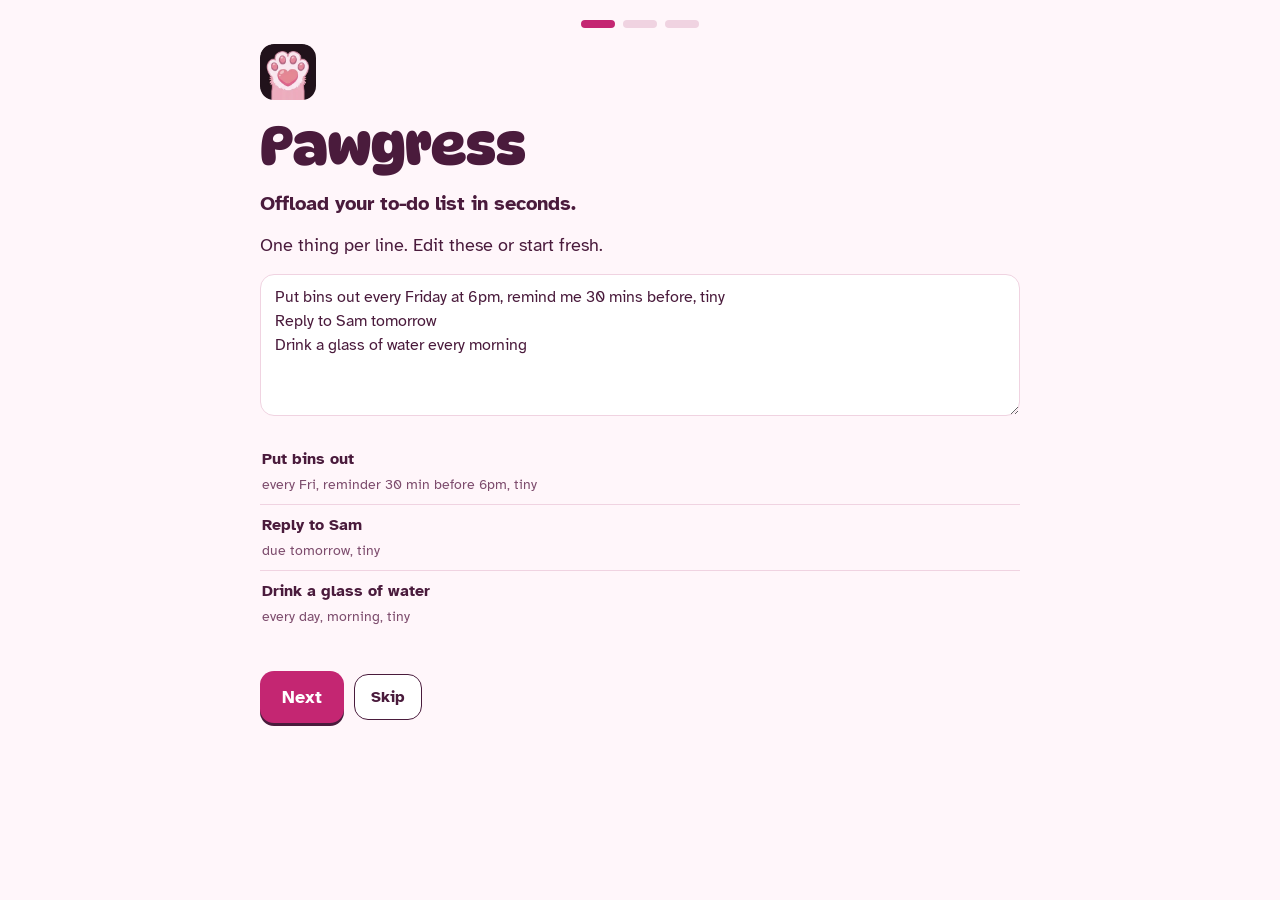
==== app/index.html @ 52db5f43 "Web app: Undo the logo redraw (made in the wrong repository) From offloadapps/Pawgress@6e2af0a" ====
<!doctype html>
<html lang="en">
<head>
<meta charset="utf-8">
<meta name="viewport" content="width=device-width, initial-scale=1, viewport-fit=cover">
<meta name="color-scheme" content="light dark">
<meta name="apple-mobile-web-app-capable" content="yes">
<meta name="mobile-web-app-capable" content="yes">
<meta name="apple-mobile-web-app-title" content="Pawgress">
<meta name="apple-mobile-web-app-status-bar-style" content="default">
<meta name="theme-color" content="#FFF1F7">
<link rel="manifest" href="manifest.webmanifest">
<link rel="icon" type="image/png" href="icon-192.png">
<link rel="apple-touch-icon" href="icon-180.png">
<title>Pawgress</title>
<style>
@font-face{font-family:'DynaPuff';src:url(fonts/DynaPuff.ttf) format('truetype');font-weight:400 700;font-stretch:75% 125%;font-display:swap}
@font-face{font-family:'Atkinson Hyperlegible';src:url(fonts/AtkinsonHyperlegible-Regular.ttf) format('truetype');font-weight:400;font-display:swap}
@font-face{font-family:'Atkinson Hyperlegible';src:url(fonts/AtkinsonHyperlegible-Bold.ttf) format('truetype');font-weight:700;font-display:swap}
[hidden]{display:none!important}
/* Layout: a pink handheld "pal device" with a little LCD screen is the hero of the Home tab.
   Tasks, shop and guide are plain, roomy panels. Bottom tab bar floats above the safe area. */
:root{
  --bg:#FFF6FA; --surface:#FFFFFF; --surface-2:#F7E1EB;
  --ink:#4A1B3C; --muted:#7D4C6D; --line:#F0D3E1;
  --pink:#FF4F9A; --pink-text:#C42672; --pink-soft:#FFE0EE; --chip-ink:#4A1B3C;
  --cut:#E9C3D5; --cut-bg:#FDF0F5; --outline:#4A1B3C; --coin-text:#8F5B00; --lilac:#B9A2FF; --focus:#5B2CC9; --energy:#6C4BD8; --energy-soft:#EEE8FF; --energy-text:#5B3FC4;
  --btn-bg:#C42672; --btn-ink:#FFFFFF; --btn-shadow:#4A1B3C;
  --gold:#FFB92E; --ok:#1F7A5E; --ok-soft:#D5F5E8;
  --f-display:'DynaPuff','Trebuchet MS',system-ui,sans-serif;
  --f-body:'Atkinson Hyperlegible','Segoe UI',system-ui,sans-serif;
}
@media (prefers-color-scheme:dark){:root:not([data-theme="light"]){
  --bg:#1E0F1A; --surface:#2A1624; --surface-2:#3D2236;
  --ink:#FBE9F2; --muted:#D2AFC3; --line:#4A2A40;
  --pink:#FF7DB6; --pink-text:#FF9CC9; --pink-soft:#4A1F3B; --chip-ink:#FBE9F2;
  --cut:#5A3550; --cut-bg:#33192C; --outline:#8C6382; --coin-text:#FFD27A; --lilac:#B9A2FF; --focus:#D2C2FF; --energy:#B9A2FF; --energy-soft:#3A2D63; --energy-text:#D6C9FF;
  --btn-bg:#FF8EC1; --btn-ink:#2A0C20; --btn-shadow:#0E050B;
  --gold:#FFC74D; --ok:#7BE0BC; --ok-soft:#1F4A3D;
  color-scheme:dark}}
:root[data-theme="dark"]{
  --bg:#1E0F1A; --surface:#2A1624; --surface-2:#3D2236;
  --ink:#FBE9F2; --muted:#D2AFC3; --line:#4A2A40;
  --pink:#FF7DB6; --pink-text:#FF9CC9; --pink-soft:#4A1F3B; --chip-ink:#FBE9F2;
  --cut:#5A3550; --cut-bg:#33192C; --outline:#8C6382; --coin-text:#FFD27A; --lilac:#B9A2FF; --focus:#D2C2FF; --energy:#B9A2FF; --energy-soft:#3A2D63; --energy-text:#D6C9FF;
  --btn-bg:#FF8EC1; --btn-ink:#2A0C20; --btn-shadow:#0E050B;
  --gold:#FFC74D; --ok:#7BE0BC; --ok-soft:#1F4A3D;
  color-scheme:dark}

*{box-sizing:border-box}
body{background-color:var(--bg);
  color:var(--ink);font-family:var(--f-body);font-size:1rem;line-height:1.5;
  padding-block:0 calc(150px + env(safe-area-inset-bottom,0px));
  padding-left:max(16px,env(safe-area-inset-left,0px));padding-right:max(16px,env(safe-area-inset-right,0px))}
button,input,select{font:inherit;color:inherit}
button{cursor:pointer}
:focus-visible{outline:3px solid var(--focus);outline-offset:2px}
.sr{position:absolute;width:1px;height:1px;overflow:hidden;clip:rect(0 0 0 0);white-space:nowrap}
h1,h2,h3{font-family:var(--f-body);font-weight:700;line-height:1.2;margin:0;text-wrap:balance;color:var(--ink)}
h1{font-size:1.75rem}
h2{font-size:1.25rem}
h3{font-size:1.06rem}
.ptitle h1,.palname h1,.welcome h1,#zoom-h,#dump-h,#task-sheet-h{font-family:var(--f-display);font-size:1.75rem;line-height:1.1}
.ptitle{display:flex;align-items:baseline;justify-content:space-between;gap:8px}
p{margin:0}
.fine{font-size:.92rem;color:var(--muted)}
.wrap{max-width:980px;margin:0 auto;padding-top:16px;display:grid;gap:18px}
.ic{flex:none;vertical-align:middle}

/* top bar */
.top{display:flex;flex-wrap:wrap;align-items:center;justify-content:space-between;gap:10px 16px}
.brand{font-family:var(--f-display);font-weight:700;font-size:1.5rem;line-height:1;color:var(--ink);display:flex;align-items:center;gap:8px}
.brand .paw{color:var(--btn-bg);display:flex}
.wallet{display:inline-flex;align-items:center;gap:12px;background:var(--surface);border:1px solid var(--line);border-radius:999px;padding:6px 14px;font-weight:700;font-variant-numeric:tabular-nums;min-height:38px}
.wallet>span{display:inline-flex;align-items:center;gap:4px}
.wallet .heart{color:var(--pink)}.wallet .coin{color:var(--gold)}.wallet .bolt{color:var(--energy)}
.wallet b{color:var(--ink)}
.chip .bolt,.job .bolt{color:var(--energy)}
.chip.en{background:var(--energy-soft);color:var(--energy-text)}

/* buttons and inputs */
.btn{background:var(--btn-bg);color:var(--btn-ink);border:0;border-radius:14px;padding:10px 16px;min-height:44px;font-weight:700;
  box-shadow:0 3px 0 var(--btn-shadow);display:inline-flex;align-items:center;justify-content:center;gap:8px;text-align:center}
.btn:active{transform:translateY(2px);box-shadow:0 2px 0 var(--btn-shadow)}
.btn.ghost{background:var(--surface);color:var(--ink);border:1.5px solid var(--outline);box-shadow:none}
.btn.ghost:active{transform:translateY(1px);box-shadow:none}
.btn.sm{min-height:36px;padding:6px 12px;font-size:.92rem}
.btn.big{min-height:52px;font-size:1.1rem;padding:12px 22px}
.btn[aria-disabled="true"]{opacity:.55;box-shadow:none}
.icon{background:transparent;border:0;color:var(--muted);width:40px;height:40px;border-radius:12px;display:grid;place-items:center;flex:none}
.icon:hover{background:var(--surface-2)}
.input{background:var(--surface);color:var(--ink);border:1.5px solid var(--line);border-radius:14px;padding:10px 14px;min-height:46px;width:100%}
.lbl{font-weight:700;display:block;margin-bottom:6px}
.chip{display:inline-flex;align-items:center;gap:4px;font-size:.8rem;font-weight:700;border-radius:8px;padding:2px 10px;background:var(--pink-soft);color:var(--chip-ink);white-space:nowrap}
.chip.ok{background:var(--surface-2);color:var(--ink)}
.collect-strip{display:flex;flex-direction:column;gap:8px;margin:12px 0 2px}
.btn.collect{width:100%;justify-content:center;flex-wrap:wrap;gap:6px 10px;min-height:52px;font-size:1.05rem}
.btn.collect .who{font-size:.8rem;font-weight:700;opacity:.8}
.bar{height:10px;border-radius:999px;background:var(--surface-2);overflow:hidden}
.bar>i{display:block;height:100%;width:0;background:var(--btn-bg);border-radius:999px;transition:width .4s}

/* the device */
.home-grid{display:grid;gap:18px;grid-template-columns:minmax(0,1fr);align-items:start}
@media (min-width:860px){.home-grid{grid-template-columns:minmax(0,1.05fr) minmax(0,1fr)}}
.stack{display:grid;gap:18px;min-width:0}
.device{display:grid;gap:14px}
.screen{position:relative;border-radius:22px;overflow:hidden;aspect-ratio:3/2;background:#FFE3EF;isolation:isolate}
.palhead{display:flex;flex-wrap:wrap;align-items:center;justify-content:space-between;gap:10px 12px}
.palname{display:grid;min-width:0;flex:1 1 150px}
.palbtns{display:flex;gap:8px;flex:none}
.palbtns .btn{min-height:46px;padding-inline:14px}
.iconbtn .heart{color:var(--pink);display:flex}
.screen .scene{position:absolute;inset:0;width:100%;height:100%}
.petwrap{position:absolute;left:50%;bottom:2%;height:90%;aspect-ratio:1;transform:translateX(-50%);z-index:2;animation:float 3.2s ease-in-out infinite}
.petwrap svg{width:100%;height:100%;display:block}
.petwrap.bump{animation:bump .5s}
.bubble{position:absolute;top:7%;left:50%;transform:translateX(-50%);z-index:4;background:#fff;color:#4A1B3C;border-radius:14px;padding:6px 12px;font-weight:700;font-size:min(.92rem,18px);
  max-width:84%;text-align:center;box-shadow:0 3px 0 rgba(74,27,60,.2)}
.bubble:empty{display:none}
.bubble.show{top:3%;font-size:min(.8rem,15px);overflow:hidden;text-overflow:ellipsis;padding:3px 10px;max-width:94%;white-space:nowrap;border-radius:999px;background:rgba(255,255,255,.92)}
.awaymsg{position:absolute;inset:0;z-index:2;display:grid;place-items:center;text-align:center;padding:16px}
.awaymsg span{background:#fff;color:#4A1B3C;border-radius:14px;padding:8px 14px;font-weight:700;box-shadow:0 3px 0 rgba(74,27,60,.2)}
@keyframes float{50%{transform:translateX(-50%) translateY(-4%)}}
@keyframes bump{30%{transform:translateX(-50%) translateY(-12%) scale(1.06)}}

/* cards and rows */
.card,.sec{display:grid;gap:12px;min-width:0}
.stack>.sec+.sec{padding-top:6px}
.row{display:flex;flex-wrap:wrap;gap:10px;align-items:center}
.mini{width:38px;height:38px;border-radius:50%;background:var(--surface);display:block;overflow:hidden}
/* pal button and Your pals (3 Nov 2026) */
.palbtn{display:flex;align-items:center;gap:10px;width:100%;min-height:48px;border:1.5px solid var(--line);background:var(--surface);border-radius:999px;padding:3px 14px 3px 3px;font:inherit;font-weight:700;font-size:1rem;color:var(--ink);cursor:pointer;text-align:left}
.palbtn:disabled{cursor:default;opacity:.7}
.palbtn .mini{background:var(--pink-soft)}
.palbtn-n{flex:1;min-width:0;overflow:hidden;text-overflow:ellipsis;white-space:nowrap}
.palbtn-b{flex:none;font-size:.8rem;background:var(--btn-bg);color:var(--btn-ink);border-radius:999px;padding:3px 10px}
.zoom-card.pals-card{align-content:start;gap:8px}
.pals-top{display:flex;align-items:center;gap:10px}
.pals-top h2{flex:1;margin:0}
.pals-all{width:100%;justify-content:center;margin:4px 0 2px}
.plist{display:grid}
.prow{display:grid;grid-template-columns:minmax(0,1fr) auto;align-items:center;column-gap:8px;border-bottom:1px solid var(--line)}
.prow:last-child{border-bottom:0}
.prow-main{display:grid;grid-template-columns:52px minmax(0,1fr);gap:12px;align-items:center;border:0;background:none;font:inherit;color:var(--ink);text-align:left;padding:10px 6px;margin:0 -6px;border-radius:14px;cursor:pointer;min-width:0}
.prow-main:hover,.prow-main:active{background:var(--surface-2)}
.prow .face{width:52px;height:52px;border-radius:50%;background:var(--surface-2);display:block;overflow:hidden}
.prow .face svg{width:100%;height:100%;display:block}
.prow.cur .face{box-shadow:0 0 0 2.5px var(--outline);background:var(--pink-soft)}
.prow-t{display:grid;gap:2px;min-width:0}
.prow-t b{font-size:1rem;display:flex;align-items:center;gap:6px;flex-wrap:wrap}
.prow-t .chip{font-size:.72rem}
.prow-t .bar{display:block;height:5px;border-radius:9px;background:var(--line);overflow:hidden;margin-top:3px}
.prow-t .bar>i{display:block;height:100%;background:var(--btn-bg)}
.prow-jobs{grid-column:1/-1;display:grid;gap:0;margin:0 0 10px;padding:4px 12px;border-radius:14px;background:var(--surface-2)}
.pjob{display:grid;grid-template-columns:minmax(0,1fr) auto auto;gap:10px;align-items:center;padding:8px 0;border-bottom:1px solid var(--line)}
.pjob:last-child{border-bottom:0}
.pjob b{font-size:.94rem}
.mini svg{width:100%;height:100%;display:block}
.job{display:flex;flex-wrap:wrap;gap:10px;justify-content:space-between;align-items:center;padding:10px 0;border-top:1px solid var(--line)}
.job>div{min-width:0;flex:1 1 160px}
.job-end{display:flex;align-items:center;gap:12px;flex:none !important}
.earn{display:inline-flex;align-items:center;gap:2px;font-weight:700;color:var(--coin-text);font-variant-numeric:tabular-nums}
.earn .ic{color:var(--gold)}
.awayrow{display:grid;gap:6px;padding:10px 0;border-top:1px solid var(--line)}
.awayrow:first-of-type{border-top:0}
.awayrow .row{justify-content:space-between}

/* tasks */
.tasks-grid{display:grid;gap:18px;grid-template-columns:minmax(0,1fr)}
/* one card: on wide screens it is a centred column, not squeezed to one side */
.tasks-grid{width:100%;max-width:760px;margin:0 auto}
.seg{border:0;padding:0;margin:0;display:grid;grid-template-columns:repeat(4,minmax(0,1fr));gap:8px}
.two{display:grid;grid-template-columns:repeat(auto-fit,minmax(150px,1fr));gap:12px}
.days{border:0;padding:0;margin:0}
.daygrid{display:grid;grid-template-columns:repeat(7,1fr);gap:6px}
.daygrid label{display:block}
.daygrid span{display:grid;place-items:center;min-height:44px;border:2px solid var(--line);background:var(--surface);border-radius:12px;font-weight:700;font-size:.9rem}
.daygrid input:checked+span{border-color:var(--btn-bg);background:var(--pink-soft)}
.daygrid input:focus-visible+span{outline:3px solid var(--focus);outline-offset:2px}
select.input{appearance:none;-webkit-appearance:none;padding-right:38px;background-image:url("data:image/svg+xml,%3Csvg xmlns='http://www.w3.org/2000/svg' width='14' height='14' viewBox='0 0 24 24'%3E%3Cpath d='M6 9l6 6 6-6' fill='none' stroke='%239A6C8B' stroke-width='2.6' stroke-linecap='round' stroke-linejoin='round'/%3E%3C/svg%3E");background-repeat:no-repeat;background-position:right 14px center}
/* size buttons: hearts and energy earned, icons centred on the numbers; names shrink a little on very small phones */
.seg span.opt b{font-size:clamp(.8rem,4.1vw,1rem);white-space:nowrap}
/* hearts and energy side by side, icons centred on the numbers (size buttons and the task list) */
.rw{display:inline-flex;align-items:center;gap:6px;line-height:1}
.rw>span{display:inline-flex;align-items:center;gap:2px}
.rw svg{display:block}
.rw .bolt{color:var(--energy)}
.rw .bolt i{font-style:normal;color:inherit}
.seg small.rw{display:flex;justify-content:center;gap:8px}
.seg small.rw .bolt i{color:var(--muted)}
.chip.rw .bolt i{color:var(--chip-ink)}
.table .rw .bolt i{color:var(--ink)}
details.addwrap>summary{list-style:none;cursor:pointer;display:flex;justify-content:space-between;align-items:center;gap:8px;min-height:44px}
details.addwrap>summary::-webkit-details-marker{display:none}
details.addwrap>summary h2{margin:0}
details.addwrap>summary::after{content:'+';font-weight:900;font-size:1.8rem;line-height:1;color:var(--btn-bg)}
details.addwrap[open]>summary::after{content:'\2212'}
details.addwrap>form{margin-top:12px}
details.more{border:2px solid var(--line);border-radius:14px;padding:0 12px;background:var(--surface)}
details.more[open]{padding-bottom:14px}
details.custom{min-width:0}
details.more.custom summary{white-space:normal;flex-wrap:wrap;column-gap:6px;row-gap:0;padding-right:30px;padding-block:8px;position:relative;list-style:none}
details.custom summary::-webkit-details-marker{display:none}
details.custom summary::after{content:'+';position:absolute;right:2px;top:50%;transform:translateY(-50%);font-weight:900;font-size:1.5rem;line-height:1;color:var(--btn-bg)}
details.custom[open] summary::after{content:'\2212'}
details.custom summary .fine{font-weight:400}
details.custom .two{margin-top:4px}
details.more summary{cursor:pointer;font-weight:700;min-height:46px;display:flex;align-items:center;gap:6px;white-space:nowrap}
.seg legend{font-weight:700;margin-bottom:6px;padding:0}
.seg label{display:block}
.seg span.opt{display:grid;gap:0;text-align:center;border:2px solid var(--line);background:var(--surface);border-radius:14px;padding:6px 2px;min-height:50px;align-content:center}
.seg small{font-size:.78rem;color:var(--muted)}
.seg input:checked+span.opt{border-color:var(--btn-bg);background:var(--pink-soft)}
.seg input:focus-visible+span.opt{outline:3px solid var(--focus);outline-offset:2px}
ul.tasks{list-style:none;padding:0;margin:0}
li.task{display:flex;align-items:center;gap:10px;padding:12px 0;border-bottom:1px solid var(--line)}
li.task.dim .ttl{color:var(--muted)}
li.task.dim .check{opacity:.55}
li.task.dim.open{opacity:1}
.tags{display:flex;flex-wrap:wrap;gap:4px;margin-top:4px}
.task .icon{flex:none;width:34px;height:34px}
li.task{gap:6px}
.focusbar{display:flex;flex-wrap:wrap;gap:10px;align-items:center;justify-content:space-between;background:var(--pink-soft);border:2px solid var(--btn-bg);border-radius:18px;padding:10px 14px;margin-top:14px}
.focusbar p{margin:0}
li.task{flex-wrap:wrap}
.task .acts{flex:1 1 100%;display:flex;flex-wrap:wrap;gap:6px;margin-left:50px}
.task .txt{display:grid;gap:2px;align-content:center}
.task .txt .meta{font-size:.8rem;color:var(--muted)}
button.txt.more{background:none;border:0;color:inherit;font:inherit;text-align:left;padding:6px 0;cursor:pointer;min-height:44px}
li.task.open{background:var(--pink-soft);border-radius:16px;padding:12px 10px}
.substeps{flex:1 1 100%;list-style:none;margin:0;padding:0;display:grid;gap:10px}
.substeps li{display:flex;gap:12px;align-items:flex-start}
.substeps button{display:flex;gap:10px;align-items:center;min-height:40px;width:100%;background:none;border:0;color:inherit;font:inherit;text-align:left;cursor:pointer;padding:0}
.substeps .box{flex:none;width:22px;height:22px;border:2px solid var(--btn-bg);border-radius:7px;display:grid;place-items:center;color:var(--btn-bg)}
.substeps .sdone{text-decoration:line-through;opacity:.7}
textarea.input{font:inherit;resize:vertical;min-height:84px}
.bookgrid{display:grid;grid-template-columns:repeat(auto-fill,minmax(84px,1fr));gap:8px}
.bk{border:2px solid var(--line);border-radius:14px;padding:6px;background:var(--surface);text-align:center;font-size:.78rem;min-width:0;overflow-wrap:anywhere}
.bk .a{aspect-ratio:1;border-radius:10px;overflow:hidden;background:var(--surface-2)}
.bk svg{width:100%;height:100%;display:block}
.bk.lock .a svg{filter:brightness(0);opacity:.18}
.bk.lock{opacity:.75}
.chip.rep{background:var(--surface);border:1px solid var(--line);font-weight:600;margin-left:2px}
li.task:last-child{border-bottom:0}
.btn.sm,.check{position:relative}
.btn.sm::after,.check::after{content:"";position:absolute;inset:-5px -3px}
.check::after{inset:-5px;border-radius:50%}
.check{width:34px;height:34px;border-radius:50%;border:2px solid var(--outline);background:var(--surface);display:grid;place-items:center;flex:none;color:var(--btn-ink)}
.done .check{background:var(--btn-bg);border-color:var(--btn-bg)}
.task .txt{flex:1;min-width:0;overflow-wrap:anywhere}
.done .txt{text-decoration:line-through;color:var(--muted)}
.empty{padding:18px;text-align:center;color:var(--muted);border:2px dashed var(--line);border-radius:16px}

/* shop */
.subtabs{display:flex;gap:8px;flex-wrap:wrap}
.subtabs .fchip{height:40px;padding:0 14px;font-size:.94rem}
.grid{display:grid;grid-template-columns:repeat(auto-fill,minmax(min(100%,9.5rem),1fr));gap:12px}
.item{background:var(--surface);border:1px solid var(--line);border-radius:22px;padding:12px;display:grid;gap:8px;align-content:start;min-width:0;grid-template-columns:minmax(0,1fr)}
/* the form strip shrinks with the card instead of pushing it wider */
/* shop buttons: the price tag drops under the words when the card is narrow */
.item .btn{flex-wrap:wrap;row-gap:4px;padding-left:10px;padding-right:10px}
.item .evo{gap:3px}.item .evo .mini{flex:1 1 0;min-width:0;width:auto;height:auto;aspect-ratio:1;max-width:36px}
@media (min-width:700px){.grid{grid-template-columns:repeat(auto-fill,minmax(11rem,1fr))}}
.art{aspect-ratio:1;background:var(--surface-2);border-radius:14px;display:grid;place-items:center;overflow:hidden}
.art svg{width:86%;height:86%;display:block}
.art.wide{aspect-ratio:16/10}
.art.wide svg{width:100%;height:100%}
.sec-title{margin:6px 0 0}
.linkbtn{background:none;border:0;color:var(--muted);font-weight:700;text-decoration:underline;text-underline-offset:3px;padding:6px 6px;min-height:36px;cursor:pointer}
.task .meta .bell{display:inline-flex;align-items:center;gap:3px;white-space:nowrap}
.meterline{display:flex;gap:6px;align-items:flex-start;margin:12px 0 0;font-size:.92rem;color:var(--muted)}
.meterline svg{flex:none;margin-top:3px;color:var(--pink)}
.meterline.en svg{color:var(--energy)}
.meterline .tipbtns{display:flex;flex-wrap:wrap;gap:16px;margin-top:2px}
#task-sheet .dump-card form{margin:0}
#tasklist{padding-bottom:8px}

/* nav and toast */
.nav{position:fixed;left:0;right:0;bottom:0;display:flex;justify-content:center;z-index:30;background:var(--surface);border-top:1px solid var(--line);
  padding:0 max(8px,env(safe-area-inset-right,0px)) env(safe-area-inset-bottom,0px) max(8px,env(safe-area-inset-left,0px))}
.nav-in{width:min(640px,100%);display:grid;grid-template-columns:repeat(4,minmax(0,1fr))}
.tab{display:flex;flex-direction:column;align-items:center;gap:2px;padding:8px 0 6px;border:0;background:transparent;font-size:.82rem;font-weight:700;color:var(--muted);min-width:0;min-height:60px;justify-content:center}
.tab::after{content:"";width:18px;height:3px;border-radius:2px;background:transparent;margin-top:2px}
.tab[aria-selected="true"]{color:var(--ink)}
.tab[aria-selected="true"]::after{background:var(--btn-bg)}
.toast{position:fixed;left:50%;transform:translateX(-50%);bottom:calc(152px + env(safe-area-inset-bottom,0px));z-index:40;pointer-events:none;background:var(--surface);color:var(--ink);border:1.5px solid var(--outline);
  padding:6px 10px 6px 6px;border-radius:16px;width:max-content;max-width:min(calc(100vw - 32px),440px);display:flex;gap:10px;align-items:center;font-weight:700;box-shadow:0 4px 14px rgba(74,27,60,.16)}
.toast-pal{width:40px;height:40px;flex:none;display:block}
.toast-pal svg{width:100%;height:100%;display:block}
.toast-t{flex:1;min-width:0;padding-right:4px}
.toast .txtbtn{pointer-events:auto;min-height:40px;padding:0 6px}

/* welcome */
.wstep{display:grid;gap:16px}
.wstep[hidden]{display:none}
.wdots{display:flex;gap:8px;justify-content:center}
.wdot{display:block;width:34px;height:8px;border-radius:99px;background:var(--line)}
.wdot.on{background:var(--btn-bg)}
.wnav{display:flex;gap:10px;flex-wrap:wrap;align-items:center;position:sticky;bottom:calc(-1*max(24px,env(safe-area-inset-bottom,0px)));padding:16px 0 calc(max(24px,env(safe-area-inset-bottom,0px)) + 4px);margin-top:4px;margin-bottom:calc(-1*max(24px,env(safe-area-inset-bottom,0px)));background:linear-gradient(to bottom,transparent,var(--bg) 14px)}
#w-list{max-height:none;overflow:visible}
.wstep .welcome-logo{width:56px;height:56px;border-radius:14px;margin:0}
.wstep h2:focus{outline:none}
.promises{list-style:none;margin:0;padding:0;display:grid;gap:12px}
.promises li{display:flex;gap:12px;align-items:flex-start}
.promises p{margin:0}
.promises .pi{flex:none;width:40px;height:40px;border-radius:50%;background:var(--pink-soft);color:var(--btn-bg);display:grid;place-items:center}
.welcome{position:fixed;inset:0;z-index:60;overflow:auto;background-color:var(--bg);
  padding:max(20px,env(safe-area-inset-top,0px)) max(16px,env(safe-area-inset-right,0px)) max(24px,env(safe-area-inset-bottom,0px)) max(16px,env(safe-area-inset-left,0px))}
.welcome-in{max-width:760px;margin:0 auto;display:grid;gap:16px}
.welcome h1{font-size:clamp(2.2rem,8vw,3.4rem)}
.lead{font-size:1.1rem;max-width:56ch}
.starters{display:grid;grid-template-columns:repeat(3,minmax(0,1fr));gap:10px}
.scard small{display:none}
.scard b{font-size:.92rem;line-height:1.2}
@media (min-width:600px){.scard small{display:block}.scard b{font-size:1rem}.starters{gap:12px}}
.starter{display:block}
.scard{display:grid;gap:6px;border:3px solid var(--line);background:var(--surface);border-radius:22px;padding:12px;height:100%}
.scard{min-width:0;grid-template-columns:minmax(0,1fr);padding:10px}
.scard>*{min-width:0}
.scard .art{aspect-ratio:1;width:100%;overflow:hidden;border-radius:16px}
.scard .art svg{width:100%;height:100%;display:block}
.scard .evo{gap:2px}
.scard .evo .arrow{font-size:.8rem;flex:none}
.scard .evo .mini{flex:1 1 0;min-width:0;width:auto;height:auto;aspect-ratio:1;max-width:30px}
.scard small{color:var(--muted)}
.starter input:checked+.scard{border-color:var(--btn-bg);background:var(--pink-soft)}
.starter input:focus-visible+.scard{outline:3px solid var(--focus);outline-offset:2px}

/* guide */
.guide-steps{display:grid;gap:10px;padding:0;margin:0;list-style:none}
.guide-steps li{display:flex;gap:12px;align-items:flex-start}
.guide-steps .n{flex:none;width:30px;height:30px;border-radius:50%;background:var(--btn-bg);color:var(--btn-ink);display:grid;place-items:center;font-weight:700;font-size:.9rem}
.table{width:100%;border-collapse:collapse}
.table th,.table td{text-align:left;padding:8px 6px;border-bottom:1px solid var(--line)}
.scroll-x{overflow-x:auto}

.evo{display:flex;gap:6px;align-items:center;flex-wrap:nowrap}
.evo .mini{width:36px;height:36px;background:var(--surface-2);flex:none}
.evo .arrow{color:var(--muted);font-weight:700}
.scard .evo{justify-content:center;gap:3px}

.growth{display:grid;gap:12px}
.give-row{display:flex;gap:8px}
.give-row .btn{flex:1 1 0;min-width:0;justify-content:center;gap:4px;padding:10px 6px;white-space:nowrap}
.give-row .btn .ic{margin-left:2px}
@media (max-width:360px){.give-row{gap:6px}.give-row .btn{font-size:.9rem;padding:10px 4px;gap:3px}}
.growpath{display:flex;align-items:center;gap:6px}
.growpath .mini{width:52px;height:52px;flex:none;background:none;border-radius:0;overflow:visible}
.growpath .bar.gseg{flex:1;height:8px;min-width:20px}
.growth > .fine{margin-top:-6px}
.growth .mini{width:52px;height:52px;background:none;border-radius:0;overflow:visible}
.growth .mini.unreached{opacity:1}
.growth .mini.unreached svg{filter:brightness(0) opacity(.16)}
@media (prefers-color-scheme:dark){:root:not([data-theme="light"]) .growth .mini.unreached svg{filter:brightness(0) invert(1) opacity(.2)}}
:root[data-theme="dark"] .growth .mini.unreached svg{filter:brightness(0) invert(1) opacity(.2)}
.flash{position:absolute;inset:0;z-index:5;background:radial-gradient(circle,#fff,#FFD6EA 60%,transparent);opacity:0;pointer-events:none}
.flash.go{animation:flash .9s ease-out}
.screen::before{content:"";position:absolute;inset:0;z-index:1;background:radial-gradient(ellipse at 50% 62%,rgba(110,48,150,.8),rgba(26,8,48,.95));opacity:0;transition:opacity .7s;pointer-events:none}
.screen.night::before{opacity:1}
.fxc{position:absolute;inset:0;width:100%;height:100%;z-index:3;pointer-events:none}
.petwrap.charging svg{animation:charge 1.7s ease-in forwards,shake .08s linear infinite}
.petwrap.pop{animation:popin 1s cubic-bezier(.2,1.5,.4,1) both}
@keyframes charge{from{filter:brightness(1) drop-shadow(0 0 0 #fff)}to{filter:brightness(2.6) drop-shadow(0 0 22px #fff)}}
@keyframes shake{0%{transform:translate(0,0)}25%{transform:translate(1.5px,-1px)}50%{transform:translate(-1.5px,1px)}75%{transform:translate(1px,1.5px)}100%{transform:translate(0,0)}}
@keyframes popin{0%{transform:translateX(-50%) scale(.3);filter:brightness(3)}60%{transform:translateX(-50%) scale(1.18);filter:brightness(1.3)}100%{transform:translateX(-50%) scale(1);filter:none}}
@keyframes flash{0%{opacity:0}30%{opacity:1}100%{opacity:0}}
@keyframes evolve{0%{transform:translateX(-50%) scale(.55);filter:brightness(3)}50%{transform:translateX(-50%) scale(1.15);filter:brightness(1.6)}100%{transform:translateX(-50%) scale(1);filter:none}}
@media (prefers-reduced-motion:reduce){*{animation:none!important;transition:none!important}}
.calm *{animation:none!important;transition:none!important}
.remrow{display:flex;flex-wrap:wrap;align-items:center;justify-content:space-between;gap:10px;min-height:46px}
.remrow>span,.remrow>label{min-width:0}
.remrow>span,.remrow>label.fine{flex:1 1 9rem}
.remrow input[type=checkbox]{appearance:none;-webkit-appearance:none;width:44px;height:26px;border-radius:999px;background:var(--surface-2);border:1.5px solid var(--outline);vertical-align:middle;margin:0 10px 0 0;position:relative;cursor:pointer;flex:none;transition:background .15s}
.remrow input[type=checkbox]::before{content:"";position:absolute;top:2px;left:2px;width:19px;height:19px;border-radius:50%;background:var(--outline);transition:transform .15s}
.remrow input[type=checkbox]:checked{background:var(--btn-bg);border-color:var(--btn-bg)}
.remrow input[type=checkbox]:checked::before{transform:translateX(18px);background:var(--btn-ink)}
.input.remt{min-width:9.5rem;padding-inline:10px}
.remrow select.input,.remrow input.remt{width:auto;max-width:48%;flex:none}
.setgrp{margin:0;font-size:.92rem;font-weight:700}
.btn.ghost[aria-pressed="true"],.btn[aria-pressed="true"]{background:var(--pink-soft);color:var(--ink);border:1.5px solid var(--outline);box-shadow:none}
.remrow.sub{padding-left:54px}
.card .setgrp:not(:first-of-type){margin-top:8px}
.resetrow{text-align:center}
/* wide screens: settings and guide each flow into two columns */
@media (min-width:900px){#guide{display:block;columns:2;column-gap:18px}#guide>*{break-inside:avoid;margin:0 0 18px}#guide>.resetrow{column-span:all}}


/* quick add at the top of Tasks, and the one Offload button */
.qa-inline{display:flex;gap:8px;align-items:center}
.qa-inline .input{flex:1;min-width:0}
.qa-inline .btn{flex:none;min-height:46px}
.qa-inline .qa-d{width:46px;padding:0}
.offload-btn{position:fixed;z-index:29;right:max(16px,env(safe-area-inset-right,0px),calc((100vw - 980px)/2));bottom:calc(76px + env(safe-area-inset-bottom,0px));
  height:54px;padding:0 20px 0 16px;border:0;border-radius:16px;background:var(--btn-bg);color:var(--btn-ink);box-shadow:0 3px 0 var(--btn-shadow);
  font-weight:700;font-size:1.06rem;display:inline-flex;align-items:center;gap:8px;cursor:pointer}
.offload-btn:active{transform:translateY(2px);box-shadow:0 1px 0 var(--btn-shadow)}
.txtbtn{border:0;background:none;color:var(--ink);font:inherit;font-weight:700;text-decoration:underline;text-underline-offset:3px;min-height:44px;cursor:pointer}
.dump{position:fixed;inset:0;z-index:50;display:flex;align-items:flex-end;justify-content:center}
.dump[hidden]{display:none}
.dump-back{position:absolute;inset:0;background:rgba(40,10,30,.55)}
.dump-card{position:relative;background:var(--surface);color:var(--ink);border:2px solid var(--line);border-radius:24px 24px 0 0;width:min(640px,100%);
  max-height:92vh;max-height:92dvh;overflow:auto;display:grid;gap:12px;
  padding:18px max(16px,env(safe-area-inset-right,0px)) calc(18px + env(safe-area-inset-bottom,0px)) max(16px,env(safe-area-inset-left,0px))}
@media(min-width:700px){.dump{align-items:center}.dump-card{border-radius:24px}}
.dump-card h2{margin:0}
.offload-card{border:0;border-top:2px solid var(--outline)}
.offload-card .grab{justify-self:center;width:40px;height:4px;border-radius:2px;background:var(--line)}
.dump-pal{position:absolute;right:14px;top:10px;width:64px;height:64px;pointer-events:none}
.dump-pal svg{width:100%;height:100%;display:block}
.offload-card textarea{border:2px solid var(--outline)}
.dump-acts{display:flex;gap:10px;align-items:center;flex-wrap:wrap}
.dump-acts #dump-add{flex:1 1 180px}
.btn.mic{width:54px;min-height:54px;padding:0;flex:none}
.dump-card textarea{resize:vertical;min-height:140px}
.dump-list{list-style:none;margin:0;padding:0;display:grid;gap:0;max-height:34vh;overflow:auto}
.dump-list li{display:grid;grid-template-columns:minmax(0,1fr) auto;column-gap:8px;row-gap:4px;align-items:center;padding:8px 2px;border-top:1px solid var(--line);min-width:0}
.dump-list li:first-child{border-top:0}
.dl-t{flex:1;min-width:0;overflow-wrap:anywhere;font-weight:700}
.dl-n{grid-column:1;justify-self:start;font-size:.86rem;color:var(--muted)}
.dl-x{grid-column:2;grid-row:1/span 2;width:40px;height:40px;border-radius:12px;border:0;background:none;color:var(--ink);font-size:1.3rem;line-height:1;cursor:pointer}
#dump-add:disabled{opacity:.55;box-shadow:none}
/* lines that read as done: a tick to turn them back into tasks */
.dump-list li.can{grid-template-columns:auto minmax(0,1fr) auto}
.dump-list li.can .dl-t,.dump-list li.can .dl-n{grid-column:2}
.dump-list li.can .dl-x{grid-column:3}
.dl-d{grid-column:1;grid-row:1/span 2;width:40px;height:40px;display:grid;place-items:center;border:0;background:none;padding:0;cursor:pointer;color:var(--btn-ink)}
.dl-d::before{content:'';grid-area:1/1;width:24px;height:24px;border-radius:50%;border:2px solid var(--btn-bg)}
.dl-d[aria-pressed="true"]::before{background:var(--btn-bg)}
.dl-d svg{grid-area:1/1;position:relative}
.welcome-logo{width:88px;height:88px;border-radius:22px;display:block;margin:0 0 10px}
/* hearts flying from the counter into the pal (giveHearts) */
.flyheart{position:fixed;left:0;top:0;width:22px;height:22px;color:var(--pink);pointer-events:none;z-index:45;will-change:transform,opacity;filter:drop-shadow(0 2px 2px rgba(74,27,60,.25))}
.flyheart .ic{display:block}
/* shop: tap a picture to see it bigger (pals, form icons, outfits) */
button.art{width:100%;border:0;padding:0;font:inherit;color:inherit;cursor:zoom-in}
button.mini{border:0;padding:0;font:inherit;color:inherit;cursor:zoom-in;position:relative}
button.mini::after{content:"";position:absolute;inset:-4px}
.zoom-card{gap:10px}
.zoom-top{display:flex;justify-content:space-between;align-items:center;gap:8px}
.zoom-top h2{margin:0}
.zoom-x{width:44px;height:44px;border-radius:50%;border:2px solid var(--line);background:var(--surface-2);color:var(--ink);font-size:1.6rem;line-height:1;cursor:pointer;display:grid;place-items:center;padding:0}
.zoom-pic{background:var(--surface-2);border-radius:20px;aspect-ratio:1;width:min(300px,100%,40vh);width:min(300px,100%,40dvh);margin:0 auto;display:grid;place-items:center;overflow:hidden}
.zoom-pic svg{width:100%;height:100%;display:block}
.zoom-forms{display:flex;gap:10px;justify-content:center}
.zoom-fbtn{display:grid;justify-items:center;gap:2px;background:none;border:0;padding:0 2px;min-width:64px;min-height:44px;font-weight:700;font-size:.85rem;color:var(--muted);cursor:pointer}
.zoom-fbtn .mini{width:56px;height:56px;border:3px solid var(--line)}
.zoom-fbtn[aria-pressed="true"]{color:var(--pink-text)}
.zoom-fbtn[aria-pressed="true"] .mini{border-color:var(--btn-bg)}
.zoom-sub{text-align:center;margin:0}
.zoom-act{width:100%;justify-content:center}
.zoom-chip{justify-self:center}
/* messages ("You need 20 more hearts.") sit at the top while the pop-up covers the bottom */
body.zoom-open .toast{z-index:56;bottom:auto;top:calc(16px + env(safe-area-inset-top,0px))}
/* small helpers that replace inline styles in the templates */
.row.spread{justify-content:space-between}
.row.base{align-items:baseline}
.m0{margin:0}
.nw{white-space:nowrap}
.dim{opacity:.6}
.mini.unreached{opacity:.45;filter:grayscale(.6)}
.art.sil{filter:brightness(0);opacity:.25}
.copyable{user-select:all;overflow-wrap:anywhere}
#size-hint{margin:-8px 0 0}
.more-body{margin-top:14px}
.lbl.mt-s{margin-top:10px}
.fine.under{margin:6px 0 0}

/* dusk: in dark mode the home scene's own colours change; bought decor keeps its colours and white edges */
@media (prefers-color-scheme:dark){
:root:not([data-theme="light"]) .scene[data-s="room"] .base [fill="#FFEAF3"],:root:not([data-theme="light"]) .scene[data-s="room"] .base [stop-color="#FFEAF3"]{fill:#3B2140;stop-color:#3B2140}
:root:not([data-theme="light"]) .scene[data-s="room"] .base [fill="#FFDCEB"],:root:not([data-theme="light"]) .scene[data-s="room"] .base [stop-color="#FFDCEB"]{fill:#432546;stop-color:#432546}
:root:not([data-theme="light"]) .scene[data-s="room"] .base [fill="#FFD2E5"],:root:not([data-theme="light"]) .scene[data-s="room"] .base [stop-color="#FFD2E5"]{fill:#4A2A4E;stop-color:#4A2A4E}
:root:not([data-theme="light"]) .scene[data-s="room"] .base [fill="#FFC8DF"],:root:not([data-theme="light"]) .scene[data-s="room"] .base [stop-color="#FFC8DF"]{fill:#4E2A4C;stop-color:#4E2A4C}
:root:not([data-theme="light"]) .scene[data-s="room"] .base [fill="#FFB5D4"],:root:not([data-theme="light"]) .scene[data-s="room"] .base [stop-color="#FFB5D4"]{fill:#55304F;stop-color:#55304F}
:root:not([data-theme="light"]) .scene[data-s="room"] .base [fill="#FFAFD3"],:root:not([data-theme="light"]) .scene[data-s="room"] .base [stop-color="#FFAFD3"]{fill:#5E3159;stop-color:#5E3159}
:root:not([data-theme="light"]) .scene[data-s="room"] .base [fill="#D6F2FF"],:root:not([data-theme="light"]) .scene[data-s="room"] .base [stop-color="#D6F2FF"]{fill:#26306A;stop-color:#26306A}
:root:not([data-theme="light"]) .scene[data-s="room"] .base [fill="#A9DDFA"],:root:not([data-theme="light"]) .scene[data-s="room"] .base [stop-color="#A9DDFA"]{fill:#34418A;stop-color:#34418A}
:root:not([data-theme="light"]) .scene[data-s="room"] .base [fill="#E88CB8"],:root:not([data-theme="light"]) .scene[data-s="room"] .base [stop-color="#E88CB8"]{fill:#8A3F6E;stop-color:#8A3F6E}
:root:not([data-theme="light"]) .scene[data-s="room"] .base [fill="#FFB3D3"],:root:not([data-theme="light"]) .scene[data-s="room"] .base [stop-color="#FFB3D3"]{fill:#A55A88;stop-color:#A55A88}
:root:not([data-theme="light"]) .scene[data-s="room"] .base [fill="#FFAACD"],:root:not([data-theme="light"]) .scene[data-s="room"] .base [stop-color="#FFAACD"]{fill:#62385E;stop-color:#62385E}
:root:not([data-theme="light"]) .scene[data-s="room"] .base [fill="#FF9CC6"],:root:not([data-theme="light"]) .scene[data-s="room"] .base [stop-color="#FF9CC6"]{fill:#7A3767;stop-color:#7A3767}
:root:not([data-theme="light"]) .scene[data-s="room"] .base [fill="#FF7DB6"],:root:not([data-theme="light"]) .scene[data-s="room"] .base [stop-color="#FF7DB6"]{fill:#8E4479;stop-color:#8E4479}
:root:not([data-theme="light"]) .scene[data-s="room"] .base [fill="#F4FBFF"],:root:not([data-theme="light"]) .scene[data-s="room"] .base [stop-color="#F4FBFF"]{fill:#4A548F;stop-color:#4A548F}
:root:not([data-theme="light"]) .scene[data-s="room"] .base [fill="#FFFFFF"],:root:not([data-theme="light"]) .scene[data-s="room"] .base [stop-color="#FFFFFF"]{fill:#D9C3DD;stop-color:#D9C3DD}
:root:not([data-theme="light"]) .scene[data-s="beach"] .base [fill="#FFD3C4"],:root:not([data-theme="light"]) .scene[data-s="beach"] .base [stop-color="#FFD3C4"]{fill:#4A2547;stop-color:#4A2547}
:root:not([data-theme="light"]) .scene[data-s="beach"] .base [fill="#FFC4D8"],:root:not([data-theme="light"]) .scene[data-s="beach"] .base [stop-color="#FFC4D8"]{fill:#6E3462;stop-color:#6E3462}
:root:not([data-theme="light"]) .scene[data-s="beach"] .base [fill="#FFDCCB"],:root:not([data-theme="light"]) .scene[data-s="beach"] .base [stop-color="#FFDCCB"]{fill:#8A4560;stop-color:#8A4560}
:root:not([data-theme="light"]) .scene[data-s="beach"] .base [fill="#FFF1EA"],:root:not([data-theme="light"]) .scene[data-s="beach"] .base [stop-color="#FFF1EA"]{fill:#7A4A6E;stop-color:#7A4A6E}
:root:not([data-theme="light"]) .scene[data-s="beach"] .base [fill="#FFF2B8"],:root:not([data-theme="light"]) .scene[data-s="beach"] .base [stop-color="#FFF2B8"]{fill:#FFB45C;stop-color:#FFB45C}
:root:not([data-theme="light"]) .scene[data-s="beach"] .base [fill="#FFE27A"],:root:not([data-theme="light"]) .scene[data-s="beach"] .base [stop-color="#FFE27A"]{fill:#FFB45C;stop-color:#FFB45C}
:root:not([data-theme="light"]) .scene[data-s="beach"] .base [fill="#FFEC9E"],:root:not([data-theme="light"]) .scene[data-s="beach"] .base [stop-color="#FFEC9E"]{fill:#FFC77A;stop-color:#FFC77A}
:root:not([data-theme="light"]) .scene[data-s="beach"] .base [fill="#F2A9C4"],:root:not([data-theme="light"]) .scene[data-s="beach"] .base [stop-color="#F2A9C4"]{fill:#5A2C55;stop-color:#5A2C55}
:root:not([data-theme="light"]) .scene[data-s="beach"] .base [fill="#8EDCEC"],:root:not([data-theme="light"]) .scene[data-s="beach"] .base [stop-color="#8EDCEC"]{fill:#35528F;stop-color:#35528F}
:root:not([data-theme="light"]) .scene[data-s="beach"] .base [fill="#5FC2DE"],:root:not([data-theme="light"]) .scene[data-s="beach"] .base [stop-color="#5FC2DE"]{fill:#263E73;stop-color:#263E73}
:root:not([data-theme="light"]) .scene[data-s="beach"] .base [fill="#FFF2B0"],:root:not([data-theme="light"]) .scene[data-s="beach"] .base [stop-color="#FFF2B0"]{fill:#FFC27A;stop-color:#FFC27A}
:root:not([data-theme="light"]) .scene[data-s="beach"] .base [fill="#FFEBCF"],:root:not([data-theme="light"]) .scene[data-s="beach"] .base [stop-color="#FFEBCF"]{fill:#6B4A55;stop-color:#6B4A55}
:root:not([data-theme="light"]) .scene[data-s="beach"] .base [fill="#FFDCB4"],:root:not([data-theme="light"]) .scene[data-s="beach"] .base [stop-color="#FFDCB4"]{fill:#5E414E;stop-color:#5E414E}
:root:not([data-theme="light"]) .scene[data-s="beach"] .base [fill="#F2C99E"],:root:not([data-theme="light"]) .scene[data-s="beach"] .base [stop-color="#F2C99E"]{fill:#7E5C66;stop-color:#7E5C66}
:root:not([data-theme="light"]) .scene[data-s="sakura"] .base [fill="#FFF2F7"],:root:not([data-theme="light"]) .scene[data-s="sakura"] .base [stop-color="#FFF2F7"]{fill:#2E2244;stop-color:#2E2244}
:root:not([data-theme="light"]) .scene[data-s="sakura"] .base [fill="#FFE2EE"],:root:not([data-theme="light"]) .scene[data-s="sakura"] .base [stop-color="#FFE2EE"]{fill:#3A2A55;stop-color:#3A2A55}
:root:not([data-theme="light"]) .scene[data-s="sakura"] .base [fill="#E4F5E6"],:root:not([data-theme="light"]) .scene[data-s="sakura"] .base [stop-color="#E4F5E6"]{fill:#2A3E46;stop-color:#2A3E46}
:root:not([data-theme="light"]) .scene[data-s="sakura"] .base [fill="#D6F3DE"],:root:not([data-theme="light"]) .scene[data-s="sakura"] .base [stop-color="#D6F3DE"]{fill:#2F4A44;stop-color:#2F4A44}
:root:not([data-theme="light"]) .scene[data-s="sakura"] .base [fill="#C3EBCF"],:root:not([data-theme="light"]) .scene[data-s="sakura"] .base [stop-color="#C3EBCF"]{fill:#294039;stop-color:#294039}
:root:not([data-theme="light"]) .scene[data-s="sakura"] .base [fill="#FFF1E4"],:root:not([data-theme="light"]) .scene[data-s="sakura"] .base [stop-color="#FFF1E4"]{fill:#4A3A52;stop-color:#4A3A52}
:root:not([data-theme="light"]) .scene[data-s="sakura"] .base [fill="#A6DCB6"],:root:not([data-theme="light"]) .scene[data-s="sakura"] .base [stop-color="#A6DCB6"]{fill:#3E5E55;stop-color:#3E5E55}
:root:not([data-theme="light"]) .scene[data-s="sakura"] .base [fill="#9A6A7C"],:root:not([data-theme="light"]) .scene[data-s="sakura"] .base [stop-color="#9A6A7C"]{fill:#5E3B52;stop-color:#5E3B52}
:root:not([data-theme="light"]) .scene[data-s="sakura"] .base [fill="#85586A"],:root:not([data-theme="light"]) .scene[data-s="sakura"] .base [stop-color="#85586A"]{fill:#4E3045;stop-color:#4E3045}
:root:not([data-theme="light"]) .scene[data-s="sakura"] .base [fill="#FF9EC8"],:root:not([data-theme="light"]) .scene[data-s="sakura"] .base [stop-color="#FF9EC8"]{fill:#A8558A;stop-color:#A8558A}
:root:not([data-theme="light"]) .scene[data-s="sakura"] .base [fill="#FFB3D3"],:root:not([data-theme="light"]) .scene[data-s="sakura"] .base [stop-color="#FFB3D3"]{fill:#C4699F;stop-color:#C4699F}
:root:not([data-theme="light"]) .scene[data-s="sakura"] .base [fill="#FFD0E3"],:root:not([data-theme="light"]) .scene[data-s="sakura"] .base [stop-color="#FFD0E3"]{fill:#DC90BC;stop-color:#DC90BC}
:root:not([data-theme="light"]) .scene[data-s="sakura"] .base [fill="#FF8DBF"],:root:not([data-theme="light"]) .scene[data-s="sakura"] .base [stop-color="#FF8DBF"]{fill:#E58BBE;stop-color:#E58BBE}
:root:not([data-theme="light"]) .scene[data-s="sakura"] .base [fill="#FFC9E0"],:root:not([data-theme="light"]) .scene[data-s="sakura"] .base [stop-color="#FFC9E0"]{fill:#E7A7CA;stop-color:#E7A7CA}
:root:not([data-theme="light"]) .scene[data-s="snow"] .base [fill="#B9A4FF"],:root:not([data-theme="light"]) .scene[data-s="snow"] .base [stop-color="#B9A4FF"]{fill:#2C2A5E;stop-color:#2C2A5E}
:root:not([data-theme="light"]) .scene[data-s="snow"] .base [fill="#DCD0FF"],:root:not([data-theme="light"]) .scene[data-s="snow"] .base [stop-color="#DCD0FF"]{fill:#3A3770;stop-color:#3A3770}
:root:not([data-theme="light"]) .scene[data-s="snow"] .base [fill="#E6DEFF"],:root:not([data-theme="light"]) .scene[data-s="snow"] .base [stop-color="#E6DEFF"]{fill:#6E69A8;stop-color:#6E69A8}
:root:not([data-theme="light"]) .scene[data-s="snow"] .base [fill="#CFC3F6"],:root:not([data-theme="light"]) .scene[data-s="snow"] .base [stop-color="#CFC3F6"]{fill:#5A5592;stop-color:#5A5592}
:root:not([data-theme="light"]) .scene[data-s="snow"] .base [fill="#EEE9FF"],:root:not([data-theme="light"]) .scene[data-s="snow"] .base [stop-color="#EEE9FF"]{fill:#A9A5D4;stop-color:#A9A5D4}
:root:not([data-theme="light"]) .scene[data-s="snow"] .base [fill="#ECE6FF"],:root:not([data-theme="light"]) .scene[data-s="snow"] .base [stop-color="#ECE6FF"]{fill:#5B5797;stop-color:#5B5797}
:root:not([data-theme="light"]) .scene[data-s="snow"] .base [fill="#FFFFFF"],:root:not([data-theme="light"]) .scene[data-s="snow"] .base [stop-color="#FFFFFF"]{fill:#C9C6EA;stop-color:#C9C6EA}
:root:not([data-theme="light"]) .scene[data-s="snow"] .base [fill="#F1EDFF"],:root:not([data-theme="light"]) .scene[data-s="snow"] .base [stop-color="#F1EDFF"]{fill:#A9A5D4;stop-color:#A9A5D4}
:root:not([data-theme="light"]) .scene[data-s="snow"] .base [fill="#E2DAFF"],:root:not([data-theme="light"]) .scene[data-s="snow"] .base [stop-color="#E2DAFF"]{fill:#9894C8;stop-color:#9894C8}
:root:not([data-theme="light"]) .scene[data-s="snow"] .base [fill="#CFC3FF"],:root:not([data-theme="light"]) .scene[data-s="snow"] .base [stop-color="#CFC3FF"]{fill:#A9A5D4;stop-color:#A9A5D4}
:root:not([data-theme="light"]) .scene[data-s="snow"] .base [fill="#7BBFA6"],:root:not([data-theme="light"]) .scene[data-s="snow"] .base [stop-color="#7BBFA6"]{fill:#4F8574;stop-color:#4F8574}
:root:not([data-theme="light"]) .scene[data-s="snow"] .base [fill="#5FA88E"],:root:not([data-theme="light"]) .scene[data-s="snow"] .base [stop-color="#5FA88E"]{fill:#3F6E60;stop-color:#3F6E60}
:root:not([data-theme="light"]) .scene[data-s="snow"] .base [fill="#A9D8C6"],:root:not([data-theme="light"]) .scene[data-s="snow"] .base [stop-color="#A9D8C6"]{fill:#5E8E84;stop-color:#5E8E84}
:root:not([data-theme="light"]) .scene[data-s="snow"] .base [fill="#94CBB6"],:root:not([data-theme="light"]) .scene[data-s="snow"] .base [stop-color="#94CBB6"]{fill:#517F75;stop-color:#517F75}
:root:not([data-theme="light"]) .scene[data-s="snow"] .base [fill="#C98B6B"],:root:not([data-theme="light"]) .scene[data-s="snow"] .base [stop-color="#C98B6B"]{fill:#8E5E48;stop-color:#8E5E48}
:root:not([data-theme="light"]) .scene[data-s="snow"] .base [fill="#B07556"],:root:not([data-theme="light"]) .scene[data-s="snow"] .base [stop-color="#B07556"]{fill:#764C3A;stop-color:#764C3A}
:root:not([data-theme="light"]) .scene[data-s="carnival"] .base [fill="#FFE2F0"],:root:not([data-theme="light"]) .scene[data-s="carnival"] .base [stop-color="#FFE2F0"]{fill:#2C1A40;stop-color:#2C1A40}
:root:not([data-theme="light"]) .scene[data-s="carnival"] .base [fill="#FFCCE4"],:root:not([data-theme="light"]) .scene[data-s="carnival"] .base [stop-color="#FFCCE4"]{fill:#4A2552;stop-color:#4A2552}
:root:not([data-theme="light"]) .scene[data-s="carnival"] .base [fill="#FFF4F9"],:root:not([data-theme="light"]) .scene[data-s="carnival"] .base [stop-color="#FFF4F9"]{fill:#5A3468;stop-color:#5A3468}
:root:not([data-theme="light"]) .scene[data-s="carnival"] .base [fill="#FFBFDB"],:root:not([data-theme="light"]) .scene[data-s="carnival"] .base [stop-color="#FFBFDB"]{fill:#5C2C58;stop-color:#5C2C58}
:root:not([data-theme="light"]) .scene[data-s="carnival"] .base [fill="#FFAED1"],:root:not([data-theme="light"]) .scene[data-s="carnival"] .base [stop-color="#FFAED1"]{fill:#4E244C;stop-color:#4E244C}
:root:not([data-theme="light"]) .scene .base .moon{display:inline}
}
:root[data-theme="dark"] .scene[data-s="room"] .base [fill="#FFEAF3"],:root[data-theme="dark"] .scene[data-s="room"] .base [stop-color="#FFEAF3"]{fill:#3B2140;stop-color:#3B2140}
:root[data-theme="dark"] .scene[data-s="room"] .base [fill="#FFDCEB"],:root[data-theme="dark"] .scene[data-s="room"] .base [stop-color="#FFDCEB"]{fill:#432546;stop-color:#432546}
:root[data-theme="dark"] .scene[data-s="room"] .base [fill="#FFD2E5"],:root[data-theme="dark"] .scene[data-s="room"] .base [stop-color="#FFD2E5"]{fill:#4A2A4E;stop-color:#4A2A4E}
:root[data-theme="dark"] .scene[data-s="room"] .base [fill="#FFC8DF"],:root[data-theme="dark"] .scene[data-s="room"] .base [stop-color="#FFC8DF"]{fill:#4E2A4C;stop-color:#4E2A4C}
:root[data-theme="dark"] .scene[data-s="room"] .base [fill="#FFB5D4"],:root[data-theme="dark"] .scene[data-s="room"] .base [stop-color="#FFB5D4"]{fill:#55304F;stop-color:#55304F}
:root[data-theme="dark"] .scene[data-s="room"] .base [fill="#FFAFD3"],:root[data-theme="dark"] .scene[data-s="room"] .base [stop-color="#FFAFD3"]{fill:#5E3159;stop-color:#5E3159}
:root[data-theme="dark"] .scene[data-s="room"] .base [fill="#D6F2FF"],:root[data-theme="dark"] .scene[data-s="room"] .base [stop-color="#D6F2FF"]{fill:#26306A;stop-color:#26306A}
:root[data-theme="dark"] .scene[data-s="room"] .base [fill="#A9DDFA"],:root[data-theme="dark"] .scene[data-s="room"] .base [stop-color="#A9DDFA"]{fill:#34418A;stop-color:#34418A}
:root[data-theme="dark"] .scene[data-s="room"] .base [fill="#E88CB8"],:root[data-theme="dark"] .scene[data-s="room"] .base [stop-color="#E88CB8"]{fill:#8A3F6E;stop-color:#8A3F6E}
:root[data-theme="dark"] .scene[data-s="room"] .base [fill="#FFB3D3"],:root[data-theme="dark"] .scene[data-s="room"] .base [stop-color="#FFB3D3"]{fill:#A55A88;stop-color:#A55A88}
:root[data-theme="dark"] .scene[data-s="room"] .base [fill="#FFAACD"],:root[data-theme="dark"] .scene[data-s="room"] .base [stop-color="#FFAACD"]{fill:#62385E;stop-color:#62385E}
:root[data-theme="dark"] .scene[data-s="room"] .base [fill="#FF9CC6"],:root[data-theme="dark"] .scene[data-s="room"] .base [stop-color="#FF9CC6"]{fill:#7A3767;stop-color:#7A3767}
:root[data-theme="dark"] .scene[data-s="room"] .base [fill="#FF7DB6"],:root[data-theme="dark"] .scene[data-s="room"] .base [stop-color="#FF7DB6"]{fill:#8E4479;stop-color:#8E4479}
:root[data-theme="dark"] .scene[data-s="room"] .base [fill="#F4FBFF"],:root[data-theme="dark"] .scene[data-s="room"] .base [stop-color="#F4FBFF"]{fill:#4A548F;stop-color:#4A548F}
:root[data-theme="dark"] .scene[data-s="room"] .base [fill="#FFFFFF"],:root[data-theme="dark"] .scene[data-s="room"] .base [stop-color="#FFFFFF"]{fill:#D9C3DD;stop-color:#D9C3DD}
:root[data-theme="dark"] .scene[data-s="beach"] .base [fill="#FFD3C4"],:root[data-theme="dark"] .scene[data-s="beach"] .base [stop-color="#FFD3C4"]{fill:#4A2547;stop-color:#4A2547}
:root[data-theme="dark"] .scene[data-s="beach"] .base [fill="#FFC4D8"],:root[data-theme="dark"] .scene[data-s="beach"] .base [stop-color="#FFC4D8"]{fill:#6E3462;stop-color:#6E3462}
:root[data-theme="dark"] .scene[data-s="beach"] .base [fill="#FFDCCB"],:root[data-theme="dark"] .scene[data-s="beach"] .base [stop-color="#FFDCCB"]{fill:#8A4560;stop-color:#8A4560}
:root[data-theme="dark"] .scene[data-s="beach"] .base [fill="#FFF1EA"],:root[data-theme="dark"] .scene[data-s="beach"] .base [stop-color="#FFF1EA"]{fill:#7A4A6E;stop-color:#7A4A6E}
:root[data-theme="dark"] .scene[data-s="beach"] .base [fill="#FFF2B8"],:root[data-theme="dark"] .scene[data-s="beach"] .base [stop-color="#FFF2B8"]{fill:#FFB45C;stop-color:#FFB45C}
:root[data-theme="dark"] .scene[data-s="beach"] .base [fill="#FFE27A"],:root[data-theme="dark"] .scene[data-s="beach"] .base [stop-color="#FFE27A"]{fill:#FFB45C;stop-color:#FFB45C}
:root[data-theme="dark"] .scene[data-s="beach"] .base [fill="#FFEC9E"],:root[data-theme="dark"] .scene[data-s="beach"] .base [stop-color="#FFEC9E"]{fill:#FFC77A;stop-color:#FFC77A}
:root[data-theme="dark"] .scene[data-s="beach"] .base [fill="#F2A9C4"],:root[data-theme="dark"] .scene[data-s="beach"] .base [stop-color="#F2A9C4"]{fill:#5A2C55;stop-color:#5A2C55}
:root[data-theme="dark"] .scene[data-s="beach"] .base [fill="#8EDCEC"],:root[data-theme="dark"] .scene[data-s="beach"] .base [stop-color="#8EDCEC"]{fill:#35528F;stop-color:#35528F}
:root[data-theme="dark"] .scene[data-s="beach"] .base [fill="#5FC2DE"],:root[data-theme="dark"] .scene[data-s="beach"] .base [stop-color="#5FC2DE"]{fill:#263E73;stop-color:#263E73}
:root[data-theme="dark"] .scene[data-s="beach"] .base [fill="#FFF2B0"],:root[data-theme="dark"] .scene[data-s="beach"] .base [stop-color="#FFF2B0"]{fill:#FFC27A;stop-color:#FFC27A}
:root[data-theme="dark"] .scene[data-s="beach"] .base [fill="#FFEBCF"],:root[data-theme="dark"] .scene[data-s="beach"] .base [stop-color="#FFEBCF"]{fill:#6B4A55;stop-color:#6B4A55}
:root[data-theme="dark"] .scene[data-s="beach"] .base [fill="#FFDCB4"],:root[data-theme="dark"] .scene[data-s="beach"] .base [stop-color="#FFDCB4"]{fill:#5E414E;stop-color:#5E414E}
:root[data-theme="dark"] .scene[data-s="beach"] .base [fill="#F2C99E"],:root[data-theme="dark"] .scene[data-s="beach"] .base [stop-color="#F2C99E"]{fill:#7E5C66;stop-color:#7E5C66}
:root[data-theme="dark"] .scene[data-s="sakura"] .base [fill="#FFF2F7"],:root[data-theme="dark"] .scene[data-s="sakura"] .base [stop-color="#FFF2F7"]{fill:#2E2244;stop-color:#2E2244}
:root[data-theme="dark"] .scene[data-s="sakura"] .base [fill="#FFE2EE"],:root[data-theme="dark"] .scene[data-s="sakura"] .base [stop-color="#FFE2EE"]{fill:#3A2A55;stop-color:#3A2A55}
:root[data-theme="dark"] .scene[data-s="sakura"] .base [fill="#E4F5E6"],:root[data-theme="dark"] .scene[data-s="sakura"] .base [stop-color="#E4F5E6"]{fill:#2A3E46;stop-color:#2A3E46}
:root[data-theme="dark"] .scene[data-s="sakura"] .base [fill="#D6F3DE"],:root[data-theme="dark"] .scene[data-s="sakura"] .base [stop-color="#D6F3DE"]{fill:#2F4A44;stop-color:#2F4A44}
:root[data-theme="dark"] .scene[data-s="sakura"] .base [fill="#C3EBCF"],:root[data-theme="dark"] .scene[data-s="sakura"] .base [stop-color="#C3EBCF"]{fill:#294039;stop-color:#294039}
:root[data-theme="dark"] .scene[data-s="sakura"] .base [fill="#FFF1E4"],:root[data-theme="dark"] .scene[data-s="sakura"] .base [stop-color="#FFF1E4"]{fill:#4A3A52;stop-color:#4A3A52}
:root[data-theme="dark"] .scene[data-s="sakura"] .base [fill="#A6DCB6"],:root[data-theme="dark"] .scene[data-s="sakura"] .base [stop-color="#A6DCB6"]{fill:#3E5E55;stop-color:#3E5E55}
:root[data-theme="dark"] .scene[data-s="sakura"] .base [fill="#9A6A7C"],:root[data-theme="dark"] .scene[data-s="sakura"] .base [stop-color="#9A6A7C"]{fill:#5E3B52;stop-color:#5E3B52}
:root[data-theme="dark"] .scene[data-s="sakura"] .base [fill="#85586A"],:root[data-theme="dark"] .scene[data-s="sakura"] .base [stop-color="#85586A"]{fill:#4E3045;stop-color:#4E3045}
:root[data-theme="dark"] .scene[data-s="sakura"] .base [fill="#FF9EC8"],:root[data-theme="dark"] .scene[data-s="sakura"] .base [stop-color="#FF9EC8"]{fill:#A8558A;stop-color:#A8558A}
:root[data-theme="dark"] .scene[data-s="sakura"] .base [fill="#FFB3D3"],:root[data-theme="dark"] .scene[data-s="sakura"] .base [stop-color="#FFB3D3"]{fill:#C4699F;stop-color:#C4699F}
:root[data-theme="dark"] .scene[data-s="sakura"] .base [fill="#FFD0E3"],:root[data-theme="dark"] .scene[data-s="sakura"] .base [stop-color="#FFD0E3"]{fill:#DC90BC;stop-color:#DC90BC}
:root[data-theme="dark"] .scene[data-s="sakura"] .base [fill="#FF8DBF"],:root[data-theme="dark"] .scene[data-s="sakura"] .base [stop-color="#FF8DBF"]{fill:#E58BBE;stop-color:#E58BBE}
:root[data-theme="dark"] .scene[data-s="sakura"] .base [fill="#FFC9E0"],:root[data-theme="dark"] .scene[data-s="sakura"] .base [stop-color="#FFC9E0"]{fill:#E7A7CA;stop-color:#E7A7CA}
:root[data-theme="dark"] .scene[data-s="snow"] .base [fill="#B9A4FF"],:root[data-theme="dark"] .scene[data-s="snow"] .base [stop-color="#B9A4FF"]{fill:#2C2A5E;stop-color:#2C2A5E}
:root[data-theme="dark"] .scene[data-s="snow"] .base [fill="#DCD0FF"],:root[data-theme="dark"] .scene[data-s="snow"] .base [stop-color="#DCD0FF"]{fill:#3A3770;stop-color:#3A3770}
:root[data-theme="dark"] .scene[data-s="snow"] .base [fill="#E6DEFF"],:root[data-theme="dark"] .scene[data-s="snow"] .base [stop-color="#E6DEFF"]{fill:#6E69A8;stop-color:#6E69A8}
:root[data-theme="dark"] .scene[data-s="snow"] .base [fill="#CFC3F6"],:root[data-theme="dark"] .scene[data-s="snow"] .base [stop-color="#CFC3F6"]{fill:#5A5592;stop-color:#5A5592}
:root[data-theme="dark"] .scene[data-s="snow"] .base [fill="#EEE9FF"],:root[data-theme="dark"] .scene[data-s="snow"] .base [stop-color="#EEE9FF"]{fill:#A9A5D4;stop-color:#A9A5D4}
:root[data-theme="dark"] .scene[data-s="snow"] .base [fill="#ECE6FF"],:root[data-theme="dark"] .scene[data-s="snow"] .base [stop-color="#ECE6FF"]{fill:#5B5797;stop-color:#5B5797}
:root[data-theme="dark"] .scene[data-s="snow"] .base [fill="#FFFFFF"],:root[data-theme="dark"] .scene[data-s="snow"] .base [stop-color="#FFFFFF"]{fill:#C9C6EA;stop-color:#C9C6EA}
:root[data-theme="dark"] .scene[data-s="snow"] .base [fill="#F1EDFF"],:root[data-theme="dark"] .scene[data-s="snow"] .base [stop-color="#F1EDFF"]{fill:#A9A5D4;stop-color:#A9A5D4}
:root[data-theme="dark"] .scene[data-s="snow"] .base [fill="#E2DAFF"],:root[data-theme="dark"] .scene[data-s="snow"] .base [stop-color="#E2DAFF"]{fill:#9894C8;stop-color:#9894C8}
:root[data-theme="dark"] .scene[data-s="snow"] .base [fill="#CFC3FF"],:root[data-theme="dark"] .scene[data-s="snow"] .base [stop-color="#CFC3FF"]{fill:#A9A5D4;stop-color:#A9A5D4}
:root[data-theme="dark"] .scene[data-s="snow"] .base [fill="#7BBFA6"],:root[data-theme="dark"] .scene[data-s="snow"] .base [stop-color="#7BBFA6"]{fill:#4F8574;stop-color:#4F8574}
:root[data-theme="dark"] .scene[data-s="snow"] .base [fill="#5FA88E"],:root[data-theme="dark"] .scene[data-s="snow"] .base [stop-color="#5FA88E"]{fill:#3F6E60;stop-color:#3F6E60}
:root[data-theme="dark"] .scene[data-s="snow"] .base [fill="#A9D8C6"],:root[data-theme="dark"] .scene[data-s="snow"] .base [stop-color="#A9D8C6"]{fill:#5E8E84;stop-color:#5E8E84}
:root[data-theme="dark"] .scene[data-s="snow"] .base [fill="#94CBB6"],:root[data-theme="dark"] .scene[data-s="snow"] .base [stop-color="#94CBB6"]{fill:#517F75;stop-color:#517F75}
:root[data-theme="dark"] .scene[data-s="snow"] .base [fill="#C98B6B"],:root[data-theme="dark"] .scene[data-s="snow"] .base [stop-color="#C98B6B"]{fill:#8E5E48;stop-color:#8E5E48}
:root[data-theme="dark"] .scene[data-s="snow"] .base [fill="#B07556"],:root[data-theme="dark"] .scene[data-s="snow"] .base [stop-color="#B07556"]{fill:#764C3A;stop-color:#764C3A}
:root[data-theme="dark"] .scene[data-s="carnival"] .base [fill="#FFE2F0"],:root[data-theme="dark"] .scene[data-s="carnival"] .base [stop-color="#FFE2F0"]{fill:#2C1A40;stop-color:#2C1A40}
:root[data-theme="dark"] .scene[data-s="carnival"] .base [fill="#FFCCE4"],:root[data-theme="dark"] .scene[data-s="carnival"] .base [stop-color="#FFCCE4"]{fill:#4A2552;stop-color:#4A2552}
:root[data-theme="dark"] .scene[data-s="carnival"] .base [fill="#FFF4F9"],:root[data-theme="dark"] .scene[data-s="carnival"] .base [stop-color="#FFF4F9"]{fill:#5A3468;stop-color:#5A3468}
:root[data-theme="dark"] .scene[data-s="carnival"] .base [fill="#FFBFDB"],:root[data-theme="dark"] .scene[data-s="carnival"] .base [stop-color="#FFBFDB"]{fill:#5C2C58;stop-color:#5C2C58}
:root[data-theme="dark"] .scene[data-s="carnival"] .base [fill="#FFAED1"],:root[data-theme="dark"] .scene[data-s="carnival"] .base [stop-color="#FFAED1"]{fill:#4E244C;stop-color:#4E244C}
:root[data-theme="dark"] .scene .base .moon{display:inline}

/* ---------- stickers (redesign step 4) ---------- */
.price{display:inline-flex;align-items:center;gap:4px;font-weight:700;font-variant-numeric:tabular-nums}
.price .ic,.buy-price .ic{color:var(--gold)}
/* shop sheets */
.sheet{background:var(--surface);border:1px solid var(--line);border-radius:22px;padding:16px;display:grid;gap:12px;min-width:0}
.sheet h3{margin:0;font-family:var(--f-body);font-size:1.06rem;color:var(--ink)}
.sheet-head{display:flex;align-items:center;gap:12px;min-width:0}
.sheet-head>div{display:grid;min-width:0}
.sheet-scene{flex:none;width:96px;aspect-ratio:8/5;border-radius:12px;overflow:hidden;display:block}
.sheet-scene svg{width:100%;height:100%;display:block}
.sheet-grid{display:grid;grid-template-columns:repeat(3,minmax(0,1fr));gap:14px 8px}
@media(max-width:359px){.sheet-grid{grid-template-columns:repeat(2,minmax(0,1fr))}}
@media(min-width:700px){.sheet-grid{grid-template-columns:repeat(auto-fill,minmax(112px,1fr))}}
.stk{border:0;background:none;padding:0;color:var(--ink);font:inherit;display:flex;flex-direction:column;align-items:center;gap:3px;min-width:0;text-align:center;cursor:pointer}
div.stk{cursor:default}
.stk b{font-size:.82rem;line-height:1.2;min-height:2.4em;display:flex;align-items:center}
.stk small{font-size:.75rem;color:var(--muted);margin-top:-3px}
.stk .cut{position:relative;width:100%;aspect-ratio:1;border-radius:18px;border:1.5px dashed transparent;display:grid;place-items:center;background:var(--cut-bg)}
.stk.own .cut,.stk.gift .cut{background:none}
/* pinned to the box so tall items (the surfboard) fit it instead of stretching it; every item gets the same box (3 Nov 2026) */
.stk .cut svg{position:absolute;inset:10%;width:80%;height:80%;display:block;overflow:visible}
.stk.own .cut{border-color:var(--cut)}
.stk.own .cut span{font-size:.75rem;font-weight:700;color:var(--muted);line-height:1.2;padding:0 6px}
.stk.locked .cut,.stk.locked .price{opacity:.55}
.cut.sil svg{filter:brightness(0) opacity(.14)}
@media (prefers-color-scheme:dark){:root:not([data-theme="light"]) .cut.sil svg{filter:brightness(0) invert(1) opacity(.2)}}
:root[data-theme="dark"] .cut.sil svg{filter:brightness(0) invert(1) opacity(.2)}
.r0{transform:rotate(-4deg)}.r1{transform:rotate(3deg)}.r2{transform:rotate(-2deg)}.r3{transform:rotate(5deg)}
.stk:focus-visible{outline:3px solid var(--focus);outline-offset:2px;border-radius:18px}
/* Stick on screen */
.zoom-card.stick-card{align-content:start;gap:14px}
@media(max-width:699px){.zoom-card.stick-card{height:100%;max-height:100%;border-radius:0;border:0;padding-top:max(12px,env(safe-area-inset-top,0px))}}
.stick-top{display:flex;align-items:center;gap:4px}
.zoom-back{width:44px;height:44px;border:0;background:none;color:var(--ink);display:grid;place-items:center;border-radius:50%;cursor:pointer;flex:none}
.stick-main{display:grid;gap:14px;min-width:0}
.stick-stage{position:relative;border-radius:22px;background:var(--surface-2);display:grid;place-items:center;overflow:hidden;padding:6px 0}
.stick-stage>svg{width:min(250px,100%,30vh);width:min(250px,100%,30dvh);height:auto;aspect-ratio:1;display:block}
.stick-tag{position:absolute;top:12px;right:12px;font-size:.8rem;font-weight:700;padding:3px 10px;border-radius:8px;background:var(--surface);color:var(--ink)}
.spots{display:grid;grid-template-columns:repeat(2,minmax(0,1fr));gap:8px}
.spot{display:flex;align-items:center;gap:8px;min-width:0;padding:8px;border-radius:14px;background:var(--surface);border:1.5px solid var(--line);color:var(--ink);font:inherit;text-align:left;cursor:pointer;min-height:58px}
.spot.empty{background:transparent;border-style:dashed;color:var(--muted)}
.spot.trying{background:var(--pink-soft);border-color:var(--btn-shadow)}
.spot[aria-pressed="true"]{border-color:var(--btn-shadow)}
.spot-art{width:40px;height:40px;flex:none;display:grid;place-items:center}
.spot-art svg{width:100%;height:100%;overflow:visible}
.spot-art .ic{width:18px;height:18px}
.spot-t{display:grid;min-width:0;line-height:1.25}
.spot-t small{font-size:.72rem;font-weight:700;letter-spacing:.06em;text-transform:uppercase;color:var(--muted)}
.spot-t b{font-size:.88rem;white-space:nowrap;overflow:hidden;text-overflow:ellipsis}
.spot-t .spot-note{text-transform:none;letter-spacing:0;font-weight:400}
.album{display:grid;gap:10px;min-width:0;align-content:start}
.album h3{margin:0;font-family:var(--f-body);font-size:1.06rem;color:var(--ink)}
.linkbtn{border:0;background:none;color:var(--ink);font:inherit;font-weight:700;text-decoration:underline;text-underline-offset:3px;padding:8px 2px;cursor:pointer;min-height:44px}
.chips{display:flex;gap:6px;flex-wrap:wrap}
.fchip{height:36px;padding:0 12px;border-radius:999px;border:1.5px solid var(--line);background:var(--surface);color:var(--ink);font:inherit;font-weight:700;font-size:.88rem;cursor:pointer}
.fchip[aria-pressed="true"]{background:var(--pink-soft);border-color:var(--btn-shadow)}
.album-grid{display:grid;grid-template-columns:repeat(auto-fill,minmax(78px,1fr));gap:10px}
.alb{position:relative;border:0;border-radius:16px;background:var(--surface-2);padding:8px 6px 6px;display:grid;justify-items:center;gap:2px;color:var(--ink);font:inherit;cursor:pointer;min-width:0}
.alb>span:first-child{width:56px;height:56px;display:block}
.alb svg{width:100%;height:100%;display:block;overflow:visible}
.alb small{font-size:.72rem;font-weight:700;line-height:1.15;text-align:center;overflow-wrap:anywhere}
.alb.on{background:var(--pink-soft)}
.tick{position:absolute;top:5px;right:5px;width:20px;height:20px;border-radius:50%;background:var(--btn-bg);color:var(--btn-ink);display:grid;place-items:center}
.tick .ic{width:12px;height:12px}
.stick-done{width:100%;justify-content:center;margin-top:4px;position:sticky;bottom:0}
/* Arrange [room] (3 Nov 2026) */
.screenwrap{position:relative}
.arr-main{display:grid;gap:10px;min-width:0;align-content:start}
.arr-stage{border-radius:20px;overflow:hidden;aspect-ratio:3/2;background:#FFE3EF;border:1.5px solid var(--line)}
.arr-stage svg{width:100%;height:100%;display:block;user-select:none;-webkit-user-select:none;touch-action:none}
.arr-it{cursor:grab;touch-action:none;outline:none;-webkit-touch-callout:none;-webkit-tap-highlight-color:transparent}
.arr-it.fixed{pointer-events:none}
.arr-it.lift{cursor:grabbing}
.arr-it.lift>g{filter:none}
.arr-it.lift .hit{fill:rgba(255,255,255,.35);stroke:#FF5FA2;stroke-width:1.6;stroke-dasharray:4 3}
.arr-ghost.dim{opacity:.18}
.arr-it:focus-visible .hit{stroke:#FF5FA2;stroke-width:1.6;stroke-dasharray:4 3}
.arr-ghost{opacity:.35;pointer-events:none}
.arr-tools{display:flex;flex-wrap:wrap;justify-content:space-between;align-items:center;column-gap:12px}
.room-grid{display:grid;grid-template-columns:repeat(2,minmax(0,1fr));gap:12px}
.room-pick{border:0;background:none;padding:0;font:inherit;color:var(--ink);display:grid;gap:6px;text-align:left;cursor:pointer;min-width:0}
.room-pic{position:relative;display:block;aspect-ratio:3/2;border-radius:16px;overflow:hidden;border:2px solid var(--line);background:#FFE3EF}
.room-pic svg{width:100%;height:100%;display:block}
.room-pick[aria-pressed="true"] .room-pic{border-color:var(--outline);box-shadow:0 0 0 2px var(--outline)}
.room-pick b{font-size:.92rem}
.alb-group{margin:4px 0 0;font-size:.92rem;color:var(--ink)}
@media(min-width:900px){.zoom-card.stick-card{width:min(940px,100%);grid-template-columns:minmax(0,1fr) minmax(0,1fr);column-gap:24px;align-items:start}
  .stick-top,.stick-done{grid-column:1/-1}.stick-done{justify-self:end;width:auto;min-width:200px}}
/* buy sheet */
.zoom-card.buy-card{justify-items:center;text-align:center;gap:12px}
.grab{width:40px;height:4px;border-radius:2px;background:var(--line)}
.buy-pic{position:relative;width:min(300px,100%);height:200px}
.buy-stk svg{width:100%;height:100%;display:block;overflow:visible}
.buy-stk{position:absolute;right:2%;top:4%;width:44%;aspect-ratio:1;transform:rotate(-8deg)}
.buy-try{position:relative;width:min(300px,100%);border-radius:22px;background:var(--surface-2);display:grid;place-items:center;padding:4px 0}
.buy-try>svg{width:min(220px,100%,28vh);width:min(220px,100%,28dvh);height:auto;aspect-ratio:1;display:block}
.buy-try.apart{grid-template-columns:1fr auto;justify-items:center;padding:4px 18px 4px 4px}
.buy-try.apart>svg{width:min(190px,100%,24vh);width:min(190px,100%,24dvh)}
.buy-try.apart .buy-stk{position:static;width:84px;height:84px;transform:rotate(-6deg)}
.buy-room{display:grid;place-items:center}
.buy-room svg{position:absolute;inset:5% 15%;width:70%;height:90%;overflow:visible}
.buy-t{display:grid;gap:2px}
/* one slide per pal in a sticker's buy sheet (3 Nov 2026) */
.buy-car{position:relative;width:min(300px,100%)}
.buy-slides{display:grid;grid-auto-flow:column;grid-auto-columns:100%;overflow-x:auto;scroll-snap-type:x mandatory;border-radius:22px;scrollbar-width:none;overscroll-behavior-x:contain}
.buy-slides::-webkit-scrollbar{display:none}
.buy-slides .buy-try{width:100%;scroll-snap-align:center;scroll-snap-stop:always}
.slide-arrow{position:absolute;top:50%;transform:translateY(-50%);width:36px;height:36px;border-radius:999px;border:1.5px solid var(--line);background:var(--surface);color:var(--ink);display:grid;place-items:center;cursor:pointer}
.slide-arrow.prev{left:6px}.slide-arrow.next{right:6px}
.slide-arrow[hidden]{display:none}
.buy-dots{display:flex;gap:2px;justify-content:center;flex-wrap:wrap;margin-top:-4px}
.buy-dots .dot{width:24px;height:24px;border:0;background:none;padding:0;display:grid;place-items:center;cursor:pointer}
.buy-dots .dot::before{content:"";width:8px;height:8px;border-radius:50%;background:var(--line)}
.buy-dots .dot[aria-pressed="true"]::before{background:var(--btn-bg);width:10px;height:10px}
.buy-info{display:grid;gap:12px;justify-items:center;width:100%}
.buy-t h2{font-size:1.75rem;color:var(--ink)}
.buy-price{margin:0;display:inline-flex;align-items:center;gap:6px;font-weight:700;font-variant-numeric:tabular-nums;flex-wrap:wrap;justify-content:center}
.buy-price .fine{font-weight:400}
.buy-acts{justify-self:stretch;display:grid;gap:10px;margin-top:4px}
.buy-acts .btn{width:100%;justify-content:center}
.txtbtn{border:0;background:none;color:var(--ink);font:inherit;font-weight:700;text-decoration:underline;text-underline-offset:3px;min-height:44px;cursor:pointer}

/* ---------- sticker-book chrome (redesign step 5) ---------- */
#guide>.card{border-top:1px solid var(--line);padding-top:18px}
#guide>.card:first-child{border-top:0;padding-top:0}
details.addwrap>summary h2{font-size:1.06rem}
.wnav{background:linear-gradient(to bottom,transparent,var(--bg) 14px)}
.scard{border-width:1.5px}
.starter input:checked+.scard{border-color:var(--outline)}
/* desktop: the tabs and the Offload button move into the top bar */
@media (min-width:1000px){
  body{padding-block-end:32px}
  .top{position:sticky;top:0;z-index:31;background:var(--bg);padding-block:12px;margin-top:-16px;display:grid;grid-template-columns:auto 1fr auto auto;gap:16px}
  .nav{position:static;justify-self:center;background:none;border:0;padding:0}
  .nav-in{width:auto;display:flex;gap:4px}
  .tab{flex-direction:row;gap:6px;min-height:44px;padding:0 12px;font-size:.94rem;position:relative}
  .tab::after{position:absolute;left:50%;bottom:2px;transform:translateX(-50%);margin:0}
  .offload-btn{position:static;height:46px}
  .toast{bottom:28px}
}
@media(min-width:700px){.room-grid{grid-template-columns:repeat(3,minmax(0,1fr))}}
/* Tasks: lists, Later, pins, notes, done things and select (4 Nov 2026) */
.lchips{display:flex;flex-wrap:wrap;gap:6px;margin:4px 0 8px}
.lchip{min-height:36px;padding:4px 14px;border-radius:999px;border:1.5px solid var(--line);background:var(--surface);color:var(--ink);font-weight:700;font-size:.9rem;cursor:pointer}
.lchip[aria-pressed="true"]{background:var(--pink-soft);border-color:var(--outline)}
.fold{display:inline-flex;align-items:center;gap:6px;background:none;border:0;padding:6px 0;min-height:40px;color:inherit;font:inherit;font-weight:700;cursor:pointer}
.fold .n{color:var(--muted);font-weight:400}
.fold svg{transition:transform .15s}
.fold[aria-expanded="true"] svg{transform:rotate(180deg)}
.tnote{flex:1 1 100%;margin:2px 0 0 50px;font-size:.9rem;color:var(--muted);overflow-wrap:anywhere;white-space:normal}
.tnote a{color:var(--pink-text);font-weight:700}
.didrow{justify-content:space-between;align-items:center;margin-top:10px}
.did{display:inline-flex;align-items:center;gap:4px;color:var(--pink-text)}
.check.pick{border-style:dashed}
.check.pick[aria-pressed="true"]{background:var(--btn-bg);border:2px solid var(--btn-bg)}
li.task.picked{background:var(--pink-soft);border-radius:16px;padding-inline:10px}
.selbar{position:sticky;bottom:calc(80px + env(safe-area-inset-bottom,0px));z-index:5;display:flex;flex-wrap:wrap;align-items:center;justify-content:space-between;gap:8px;margin-top:12px;padding:10px 12px;background:var(--surface);border:1.5px solid var(--outline);border-radius:16px}
.selbar .row{gap:6px;flex-wrap:wrap}
body.selecting .offload-btn{visibility:hidden}
.selbar .btn:disabled{opacity:.5}
@media (min-width:1000px){.selbar{bottom:16px}}
/* Lists you make yourself, and drag to reorder (4 Nov 2026) */
.lchip.add{display:inline-grid;place-items:center;padding:4px 12px;border-style:dashed}
.lnew{display:flex;gap:6px;align-items:center}
.lnew .input{min-height:38px;padding:6px 12px;width:11rem;max-width:100%}
.subhd{font-size:1rem;margin:14px 0 6px}
.lman{list-style:none;margin:0 0 8px;padding:0;display:grid;gap:6px}
.lman li{display:flex;gap:8px;align-items:center}
.lman .input{flex:1;min-width:0;min-height:40px;padding:6px 12px}
.grip{flex:none;width:24px;height:40px;display:grid;place-items:center;border:0;background:none;color:var(--muted);cursor:grab;touch-action:none;padding:0;margin:0 -4px 0 -2px}
ul.tasks li.task:only-child .grip{display:none}
ul.tasks li.task.dragging{position:relative;z-index:6;background:var(--surface);border-radius:16px;box-shadow:0 6px 18px rgba(74,27,60,.18);transition:none}
ul.tasks li.task{transition:transform .15s}
body.dragging-task{user-select:none;-webkit-user-select:none;cursor:grabbing}
.sr-f:not(:focus){position:absolute;width:1px;height:1px;overflow:hidden;clip:rect(0 0 0 0);white-space:nowrap;padding:0;border:0;min-height:0}
</style>
</head>
<body>
<div id="welcome" class="welcome" hidden>
  <div class="welcome-in">
    <div class="wdots" role="img" aria-label="Welcome steps"><i class="wdot on"></i><i class="wdot"></i><i class="wdot"></i></div>
    <p class="sr" id="w-status" aria-live="polite">Step 1 of 3</p>

    <section class="wstep" data-step="1">
    <img class="welcome-logo" src="[data-uri]" alt="">
    <h1>Pawgress</h1>
    <h2 id="w1-h" tabindex="-1">Offload your <span class="nw">to-do</span> list in seconds.</h2>
    <p class="lead">One thing per line. Edit these or start fresh.</p>
    <div>
      <label for="w-dump" class="sr">Your list</label>
      <textarea id="w-dump" class="input" rows="5" maxlength="800" placeholder="Book the dentist&#10;Bins every Friday at 6pm, remind me 30 mins before, tiny"></textarea>
    </div>
    <ul id="w-list" class="dump-list" aria-live="polite"></ul>
    <div class="wnav"><button class="btn big" type="button" data-w="next">Next</button><button class="btn ghost" type="button" data-w="clear">Skip</button></div>
    </section>

    <section class="wstep" data-step="2" hidden>
    <h2 id="w2-h" tabindex="-1">Finish tasks, grow a pal.</h2>
    <p class="lead">Pick your first pal.</p>
    <div id="starters" class="starters"></div>
    <div>
      <label for="starter-name" class="lbl">Name</label>
      <input id="starter-name" class="input" type="text" maxlength="14" autocomplete="off">
    </div>
    <div class="wnav"><button class="btn big" type="button" data-w="next">Next</button><button class="btn ghost" type="button" data-w="back">Back</button></div>
    </section>

    <section class="wstep" data-step="3" hidden>
    <h2 id="w3-h" tabindex="-1">No pressure, ever.</h2>
    <ul class="promises">
      <li><span class="pi" data-ic="check" data-size="22"></span><p><b>Nothing expires.</b> Your pal is always happy to see you.</p></li>
      <li><span class="pi" data-ic="bolt" data-size="22"></span><p><b>Hard to start?</b> Tap Just start and your pal sits with you for 5 minutes.</p></li>
      <li><span class="pi" data-ic="heart" data-size="22"></span><p><b>Not today?</b> It comes back tomorrow.</p></li>
    </ul>
        <p class="fine" id="w-notif" hidden>Next, Android asks about notifications. They're only for reminders you choose.</p>
    <div class="wnav"><button id="start" class="btn big" type="button">Start</button><button class="btn ghost" type="button" data-w="back">Back</button></div>
    </section>
  </div>
</div>

<div id="app" hidden>
  <div class="wrap">
    <header class="top">
      <div class="brand"><span class="paw" data-ic="paw" data-size="26"></span>Pawgress</div>
      <nav class="nav" aria-label="Main">
        <div class="nav-in" role="tablist">
          <button class="tab" role="tab" data-act="tab" data-t="home" aria-selected="true"><span data-ic="home" data-size="22"></span>Home</button>
          <button class="tab" role="tab" data-act="tab" data-t="tasks" aria-selected="false"><span data-ic="list" data-size="22"></span>Tasks</button>
          <button class="tab" role="tab" data-act="tab" data-t="shop" aria-selected="false"><span data-ic="bag" data-size="22"></span>Shop</button>
          <button class="tab" role="tab" data-act="tab" data-t="guide" aria-selected="false"><span data-ic="gear" data-size="22"></span>Settings</button>
        </div>
      </nav>
      <div class="wallet" aria-label="Your balances">
        <span class="heart"><span data-ic="heart" data-size="16"></span><b id="n-hearts">0</b><span class="sr"> hearts</span></span>
        <span class="coin"><span data-ic="coin" data-size="16"></span><b id="n-coins">0</b><span class="sr"> coins</span></span>
        <span class="bolt" id="energy-pill"><span data-ic="bolt" data-size="16"></span><b id="n-energy">0</b><span class="sr"> energy</span></span>
      </div>
      <button class="offload-btn" type="button" data-qa="dump" id="qa-paw"><span data-ic="paw" data-size="22"></span>Offload</button>
    </header>
    <div id="focusbar" hidden></div>

    <section id="p-home" class="panel" role="tabpanel" aria-label="Home">
      <div class="home-grid">
        <div id="device"></div>
        <div class="stack">
          <section id="pal-tools" class="sec" aria-label="Growing up"></section>
          <section class="sec" aria-label="Errands"><div id="jobs"></div></section>
          <section class="sec" id="away-card"><h2>Away from home</h2><div id="away"></div></section>
        </div>
      </div>
    </section>

    <section id="p-tasks" class="panel" role="tabpanel" aria-label="Tasks" hidden>
      <div class="tasks-grid">
        <div class="sec">
          <div class="ptitle"><h1>Today</h1><span class="fine"><span id="today-date"></span> <button class="linkbtn" type="button" id="tsel" data-act="select" aria-pressed="false" hidden>Select</button></span></div>
          <form id="qa" class="qa-inline" autocomplete="off">
            <input id="qa-in" class="input" type="text" maxlength="120" enterkeyhint="done" placeholder="Add a task" aria-label="Add a task">
            <button class="btn ghost" type="submit">Add</button>
            <button class="btn ghost qa-d" type="button" data-qa="full" aria-label="Add with more options: steps, repeats and due date"><span data-ic="edit" data-size="20"></span></button>
          </form>
          <div id="tsearch" hidden><input id="task-q" class="input" type="search" maxlength="60" placeholder="Search your list" aria-label="Search your list"></div>
          <div id="tlists" class="lchips" role="group" aria-label="Lists" hidden></div>
          <div id="tasklist"></div>
          <div id="selbar" class="selbar" hidden></div>
          <div id="meter"></div>
        </div>
      </div>
    </section>

    <section id="p-shop" class="panel" role="tabpanel" aria-label="Shop" hidden>
      <div class="stack">
        <div class="ptitle"><h1>Shop</h1></div>
        <div class="subtabs" id="subtabs" role="group" aria-label="Shop sections"></div>
        <div id="shop-body" class="stack"></div>
      </div>
    </section>

    <section id="p-guide" class="panel" role="tabpanel" aria-label="Settings" hidden>
      <div class="ptitle"><h1>Settings</h1></div>
      <div class="stack" id="guide"></div>
    </section>
  </div>

  <div id="dump" class="dump" hidden>
    <div class="dump-back" data-qa="close"></div>
    <div class="dump-card offload-card" role="dialog" aria-modal="true" aria-labelledby="dump-h">
      <span class="dump-pal" id="dump-pal" aria-hidden="true"></span>
      <span class="grab" aria-hidden="true"></span>
      <div><h2 id="dump-h">Offload</h2>
      <p class="fine m0">Everything on your mind. One thing per line.</p></div>
      <textarea id="dump-text" class="input" rows="6" maxlength="4000" aria-label="Your tasks, one per line" placeholder="Book the dentist&#10;Bins every Fri at 6pm, remind me 30 mins before, tiny&#10;Clean kitchen: dishes, sides, floor&#10;Did the washing up&#10;Learn guitar someday"></textarea>
      <ul id="dump-list" class="dump-list" aria-live="polite"></ul>
      <p class="fine m0" id="dump-note" hidden>Only the first 50 lines are added.</p>
      <p class="fine m0" id="dump-voice-tip" hidden>Speaking? Just list your tasks, or say "next" between them.</p>
      <div class="dump-acts"><button class="btn ghost mic" type="button" data-act="voice" id="dump-mic" aria-label="Speak your tasks" hidden><span data-ic="mic" data-size="22"></span></button><button class="btn big" type="button" id="dump-add" data-qa="add" disabled><span>Add tasks</span></button><button class="txtbtn" type="button" data-qa="close">Cancel</button></div>
    </div>
  </div>
  <div id="zoom" class="dump" hidden>
    <div class="dump-back" data-zoom="close"></div>
    <div id="zoom-card" class="dump-card zoom-card" role="dialog" aria-modal="true" aria-labelledby="zoom-h"></div>
  </div>
</div>
<div id="task-sheet" class="dump" hidden>
  <div class="dump-back" data-act="cancel-edit"></div>
  <div class="dump-card" role="dialog" aria-modal="true" aria-labelledby="task-sheet-h">
    <h2 id="task-sheet-h">Add a task</h2>
    <form id="task-form" class="stack">
      <div>
        <label for="task-text" class="lbl">What needs doing?</label>
        <input id="task-text" class="input" type="text" maxlength="80" autocomplete="off" placeholder="Take the bins out">
      </div>
      <fieldset class="seg" id="size-seg"></fieldset>
      <p class="fine" id="size-hint"></p>
      <div>
        <label for="task-due" class="lbl">Due date</label>
        <input id="task-due" class="input" type="date">
      </div>
      <details id="task-more" class="more"><summary>More options</summary><div class="stack more-body">
      <div><label for="task-list" class="lbl">List</label>
        <select id="task-list" class="input"></select>
        <input id="task-list-new" class="input mt-s" type="text" maxlength="20" autocomplete="off" placeholder="New list name" aria-label="New list name" hidden>
      </div>
      <div>
        <label for="task-steps" class="lbl">Steps</label>
        <textarea id="task-steps" class="input" rows="3" maxlength="400" placeholder="Pick up the bin&#10;Tie the bag&#10;Carry it out"></textarea>
      </div>
      <div class="two">
        <div><label for="task-rep" class="lbl">Repeats</label>
          <select id="task-rep" class="input"><option value="none">Just once</option><option value="daily">Every day</option><option value="weekdays">Weekdays</option><option value="weekends">Weekends</option><option value="custom">Choose days</option><option value="fortnight">Every 2 weeks</option><option value="monthly">Every month</option></select></div>
        <div><label for="task-when" class="lbl">Time of day</label>
          <select id="task-when" class="input"><option value="any">Any time</option><option value="morning">Morning</option><option value="afternoon">Afternoon</option><option value="evening">Evening</option></select></div>
      </div>
      <fieldset class="days" id="task-days" hidden><legend class="lbl">Which days?</legend><div class="daygrid" id="daygrid"></div></fieldset>
      <div id="task-start-wrap" hidden><label for="task-start" class="lbl">Starting</label><select id="task-start" class="input"></select></div>
      <div id="task-dom-wrap" hidden><label for="task-dom" class="lbl">On the</label><select id="task-dom" class="input"></select><p class="fine under">Shorter months use their last day.</p></div>
      <div>
        <label for="task-remind" class="lbl">Reminder</label>
        <input id="task-remind" class="input" type="time">
        <label for="task-rmin" class="lbl mt-s">How early</label>
        <select id="task-rmin" class="input"><option value="0">At that time</option><option value="10">10 min before</option><option value="30">30 min before</option><option value="60">1 hour before</option><option value="120">2 hours before</option><option value="1440">1 day before</option></select>
      </div>
      <div>
        <label for="task-note" class="lbl">Notes</label>
        <textarea id="task-note" class="input" rows="2" maxlength="500" placeholder="Bin bags are under the sink"></textarea>
      </div>
      <label class="remrow"><span><input id="task-later" type="checkbox"> Keep for later</span></label>
      </div></details>
      <div class="row"><button class="btn" type="submit" id="task-submit"><span data-ic="plus" data-size="20"></span><span id="task-submit-t">Add task</span></button><button class="btn ghost" type="button" id="task-cancel" data-act="cancel-edit">Cancel</button></div>
    </form>
  </div>
</div>
<div id="toast" class="toast" hidden></div><div id="sr-live" class="sr" role="status" aria-live="polite"></div>
<script>
// Pawgress art and its data: pals, stickers (with how they fit each pal), backdrops and room decor.
// Loaded before app.js, which holds everything else. Long single lines here are SVG drawings.

// Lookup tables by id, with no inherited keys: a saved id like "constructor" or "__proto__" finds nothing.
const byId=a=>Object.assign(Object.create(null),Object.fromEntries(a.map(x=>[x.id,x])));

/* ---------- pet drawing (original creatures, drawn from parts) ---------- */
const M=s=>`<g transform="translate(120 0) scale(-1 1)">${s}</g>`;
const EYE=(cx,cy,r)=>`<ellipse cx="${cx}" cy="${cy}" rx="${r*.82}" ry="${r}" fill="#3a1431"/><circle cx="${cx-r*.25}" cy="${cy-r*.38}" r="${r*.36}" fill="#fff"/><circle cx="${cx+r*.28}" cy="${cy+r*.34}" r="${r*.17}" fill="#fff" opacity=".85"/>`;
function face(o){
  const ey=o.ey||66,r=o.r||7,x=60;
  let s=EYE(x-16,ey,r)+EYE(x+16,ey,r);
  if(o.blush!==false) s+=`<ellipse cx="${x-28}" cy="${ey+9}" rx="6" ry="3.6" fill="#FF6FAE" opacity=".5"/><ellipse cx="${x+28}" cy="${ey+9}" rx="6" ry="3.6" fill="#FF6FAE" opacity=".5"/>`;
  const my=ey+11;
  if(o.smile==='wide') s+=`<path d="M${x-10} ${my-1} Q${x} ${my+12} ${x+10} ${my-1}Z" fill="#8A2A5C" stroke="#3a1431" stroke-width="1.6" stroke-linejoin="round"/>`;
  else if(o.smile!=='none') s+=`<path d="M${x-5} ${my} Q${x-2.5} ${my+4} ${x} ${my} Q${x+2.5} ${my+4} ${x+5} ${my}" fill="none" stroke="#3a1431" stroke-width="2" stroke-linecap="round"/>`;
  return s;
}
const BODY=(a,b)=>`<ellipse cx="42" cy="104" rx="12" ry="6.5" fill="${a}"/><ellipse cx="78" cy="104" rx="12" ry="6.5" fill="${a}"/><ellipse cx="60" cy="72" rx="36" ry="32" fill="${a}"/><ellipse cx="60" cy="87" rx="22" ry="15" fill="${b}" opacity=".92"/>`;
const gills=col=>[[46,-28],[56,-4],[66,20]].map(([y,a])=>`<ellipse cx="24" cy="${y}" rx="15" ry="5" fill="${col}" transform="rotate(${a} 24 ${y})"/><ellipse cx="96" cy="${y}" rx="15" ry="5" fill="${col}" transform="rotate(${-a} 96 ${y})"/>`).join('');

/* each kind returns parts drawn back to front: back, body, mid, face, front */
const KIND={
  bun:c=>({
    back:`<g transform="rotate(-14 46 40)"><ellipse cx="46" cy="22" rx="9.5" ry="23" fill="${c[0]}"/><ellipse cx="46" cy="25" rx="4.6" ry="15" fill="${c[2]}" opacity=".6"/></g><g transform="rotate(14 74 40)"><ellipse cx="74" cy="22" rx="9.5" ry="23" fill="${c[0]}"/><ellipse cx="74" cy="25" rx="4.6" ry="15" fill="${c[2]}" opacity=".6"/></g><circle cx="97" cy="92" r="9" fill="${c[1]}"/>`,
    front:`<path d="M57 72.5h6l-3 3.6z" fill="${c[2]}"/>`}),
  cat:c=>({
    back:`<path d="M30 54 L33 16 L58 40Z" fill="${c[0]}"/><path d="M35 45 L36 27 L49 39Z" fill="${c[2]}" opacity=".7"/><path d="M90 54 L87 16 L62 40Z" fill="${c[0]}"/><path d="M85 45 L84 27 L71 39Z" fill="${c[2]}" opacity=".7"/><path d="M92 98 C118 98 120 68 104 62" stroke="${c[0]}" stroke-width="10" fill="none" stroke-linecap="round"/>`,
    mid:`<path d="M60 42 l2.2 5 5.3.5 -4 3.5 1.2 5.3 -4.7 -2.8 -4.7 2.8 1.2 -5.3 -4 -3.5 5.3 -.5z" fill="#FFC83D"/>`,
    front:`<path d="M20 72h16M20 78l15-2M100 72H84M100 78L85 76" stroke="${c[3]}" stroke-width="1.6" stroke-linecap="round" opacity=".5"/><path d="M58 73h4l-2 2.6z" fill="${c[2]}"/>`}),
  slime:c=>({
    body:`<ellipse cx="60" cy="109" rx="38" ry="6" fill="${c[0]}"/><path d="M60 12 C60 12 22 52 22 82 C22 104 38 114 60 114 C82 114 98 104 98 82 C98 52 60 12 60 12Z" fill="${c[0]}"/><ellipse cx="60" cy="98" rx="26" ry="12" fill="${c[1]}" opacity=".7"/><path d="M38 72 C38 60 44 52 50 46" stroke="#fff" stroke-width="5" stroke-linecap="round" fill="none" opacity=".7"/><circle cx="82" cy="52" r="3" fill="#fff" opacity=".6"/>`,
    mid:`<path d="M60 14 C58 6 50 2 44 4 C46 12 52 16 60 14Z" fill="#8FE3C8"/><path d="M60 14 C62 8 68 5 74 6 C72 12 66 15 60 14Z" fill="#6FD0B0"/>`}),
  axo:c=>({
    back:gills(c[2])+`<path d="M92 96 C114 100 120 84 112 72 C108 86 100 90 90 88Z" fill="${c[2]}"/>`,
    smile:'wide'}),
  fox:c=>({
    back:`<path d="M92 100 C124 106 126 62 100 52 C106 74 98 90 84 92Z" fill="${c[0]}"/><path d="M110 58 C120 66 122 82 116 90 C113 78 106 68 100 54Z" fill="${c[1]}"/><path d="M29 54 L25 12 L56 38Z" fill="${c[0]}"/><path d="M31 40 L29 22 L44 34Z" fill="${c[3]}" opacity=".85"/><path d="M91 54 L95 12 L64 38Z" fill="${c[0]}"/><path d="M89 40 L91 22 L76 34Z" fill="${c[3]}" opacity=".85"/>`,
    mid:`<path d="M24 74 Q40 68 60 86 Q80 68 96 74 Q92 98 60 99 Q28 98 24 74Z" fill="${c[1]}"/>`,
    front:`<ellipse cx="60" cy="74" rx="3.4" ry="2.4" fill="${c[3]}"/>`}),
  lamb:c=>({
    back:[[28,58,17],[44,38,17],[76,38,17],[92,58,17],[24,84,15],[96,84,15],[60,32,18]].map(([x,y,r])=>`<circle cx="${x}" cy="${y}" r="${r}" fill="${c[1]}" stroke="${c[2]}" stroke-width="1.5" stroke-opacity=".35"/>`).join('')+`<ellipse cx="21" cy="70" rx="9" ry="5" fill="${c[0]}" transform="rotate(-25 21 70)"/><ellipse cx="99" cy="70" rx="9" ry="5" fill="${c[0]}" transform="rotate(25 99 70)"/>`,
    body:`<ellipse cx="42" cy="104" rx="11" ry="6" fill="${c[2]}"/><ellipse cx="78" cy="104" rx="11" ry="6" fill="${c[2]}"/><ellipse cx="60" cy="74" rx="35" ry="30" fill="${c[1]}"/><ellipse cx="60" cy="72" rx="27" ry="24" fill="${c[0]}"/>`,
    mid:`<circle cx="50" cy="50" r="7" fill="${c[1]}"/><circle cx="62" cy="48" r="8" fill="${c[1]}"/><circle cx="72" cy="51" r="6" fill="${c[1]}"/>`,
    front:`<path d="M57 73h6l-3 3.4z" fill="${c[2]}"/>`}),
  bat:c=>({
    back:`<path d="M30 66 C12 62 2 44 6 26 C14 34 20 34 26 30 C26 40 32 46 38 48 C34 54 34 60 38 68Z" fill="${c[2]}"/>`+M(`<path d="M30 66 C12 62 2 44 6 26 C14 34 20 34 26 30 C26 40 32 46 38 48 C34 54 34 60 38 68Z" fill="${c[2]}"/>`)+`<path d="M32 52 L30 14 L56 40Z" fill="${c[0]}"/><path d="M36 44 L35 26 L48 38Z" fill="${c[2]}" opacity=".7"/>`+M(`<path d="M32 52 L30 14 L56 40Z" fill="${c[0]}"/><path d="M36 44 L35 26 L48 38Z" fill="${c[2]}" opacity=".7"/>`),
    mid:`<path d="M56 44 A7 7 0 1 0 64 52 A5.5 5.5 0 1 1 56 44Z" fill="#FFE27A"/>`,
    front:`<path d="M55 77.5 l1.8 4.5 l1.8 -4.5z M62.4 77.5 l1.8 4.5 l1.8 -4.5z" fill="#fff"/>`}),
  drake:c=>({
    back:`<path d="M30 68 C12 62 4 46 10 32 C18 40 24 42 32 48Z" fill="${c[2]}"/>`+M(`<path d="M30 68 C12 62 4 46 10 32 C18 40 24 42 32 48Z" fill="${c[2]}"/>`)+`<path d="M92 98 C108 102 116 94 114 82" stroke="${c[0]}" stroke-width="9" fill="none" stroke-linecap="round"/><path d="M114 88 C104 82 106 72 111 73 C113 73 114 75 114 76 C114 75 115 73 117 73 C122 72 124 82 114 88Z" fill="${c[2]}"/><path d="M48 36 L52 20 L58 33Z M57 31 L60 14 L63 31Z M62 33 L68 20 L72 36Z" fill="${c[2]}"/><path d="M40 44 L33 28 L48 38Z M80 44 L87 28 L72 38Z" fill="${c[1]}"/>`,
    mid:`<path d="M44 82 Q60 88 76 82 M46 90 Q60 96 74 90 M50 98 Q60 102 70 98" stroke="${c[2]}" stroke-width="2" fill="none" opacity=".55" stroke-linecap="round"/>`,
    front:`<circle cx="57" cy="75" r="1.2" fill="${c[3]}"/><circle cx="63" cy="75" r="1.2" fill="${c[3]}"/>`}),
  owl:c=>({
    back:`<path d="M32 48 L30 20 L52 38Z" fill="${c[2]}"/>`+M(`<path d="M32 48 L30 20 L52 38Z" fill="${c[2]}"/>`)+`<ellipse cx="24" cy="76" rx="9" ry="20" fill="${c[2]}" transform="rotate(8 24 76)"/><ellipse cx="96" cy="76" rx="9" ry="20" fill="${c[2]}" transform="rotate(-8 96 76)"/>`,
    mid:`<circle cx="44" cy="64" r="15" fill="${c[1]}"/><circle cx="76" cy="64" r="15" fill="${c[1]}"/><path d="M46 90 q4 5 8 0 M54 90 q4 5 8 0 M62 90 q4 5 8 0 M50 97 q4 5 8 0 M58 97 q4 5 8 0" stroke="${c[2]}" stroke-width="1.8" fill="none" stroke-linecap="round" opacity=".6"/>`,
    face:EYE(44,64,8)+EYE(76,64,8),
    front:`<path d="M60 70 L55 78 L60 85 L65 78Z" fill="#FFB92E"/>`}),
  uni:c=>({
    back:`<path d="M34 36 C14 40 10 70 22 88 C24 72 30 62 40 56Z" fill="#FF6FAE"/><path d="M38 34 C22 44 20 66 28 80 C30 68 34 60 42 54Z" fill="#B9A2FF"/><path d="M40 34 C30 46 28 60 34 72 C34 62 38 56 44 52Z" fill="#8FE3E3"/><path d="M94 96 C116 96 120 76 108 66" stroke="#FF6FAE" stroke-width="9" fill="none" stroke-linecap="round"/><path d="M94 100 C112 104 118 88 112 78" stroke="#B9A2FF" stroke-width="5" fill="none" stroke-linecap="round"/><path d="M40 46 L37 24 L54 40Z" fill="${c[0]}"/>`+M(`<path d="M40 46 L37 24 L54 40Z" fill="${c[0]}"/>`),
    mid:`<path d="M44 46 C50 58 62 54 72 44 C66 60 52 66 44 46Z" fill="#FF6FAE"/>`,
    front:`<path d="M54 42 L60 2 L66 42Z" fill="#FFD27A"/><path d="M56 30 L65 26 M55.5 21 L63.5 17 M57 37 L66 34" stroke="#E9A93C" stroke-width="1.6" stroke-linecap="round"/><path d="M57 74h6" stroke="#3a1431" stroke-width="0" />`})
};

/* ---------- pets ---------- */
/* c = main, belly, accent, dark. hy = head top, ey = eye line, for outfits */
const PETS=[
  {id:'cat',starter:true,price:20,talent:'mail',kind:'Stripe',c:['#FFB8CC','#FFF0F5','#E8508F','#3A1431'],blurb:'A stripy tabby who loves to leap. Spreads her arms wide when she is grown.',head:s=>[60,[30,28,26][s],[54,52,50][s]],gem:s=>s===2?null:[60,97]},
  {id:'panda',starter:true,price:20,talent:'berry',kind:'Fluff',c:['#FFF4F9','#FFF4F9','#FF7DB6','#3A1431'],blurb:'An adorable panda. Jumps for joy, then stands tall with a bamboo snack.',head:s=>[60,[24,22,20][s],[57,53,51][s]],gem:s=>[60,[98,94,96][s]]},
  {id:'dog',starter:true,price:20,talent:'gem',kind:'Boxy',c:['#FFC2D8','#FFF0F6','#FF7DB6','#3A1431'],blurb:'A chunky little pup with a bobble on its head.',head:s=>[[31,33,35][s],36,[52,54,55][s]],gem:s=>[[66,70,74][s],82]},
  {id:'hedge',price:40,talent:'berry',kind:'Spiky',c:['#FFD3E4','#FFF3F8','#C3438B','#3A1431'],blurb:'Spiky on the outside, soft on the inside. More spikes with every form.',head:s=>[60,[34,27,19][s],82],gem:s=>[60,[58,57,55][s]]},
  {id:'cater',price:55,talent:'berry',kind:'Wiggle',c:['#FFB8D2','#FFE0EC','#B9A2FF','#3A1431'],blurb:'Starts tiny and grows long and wiggly. Gets butterfly wings at the end.',head:s=>{const g=catGeo(s);return [g.hx,g.hy-g.hr,g.hy-1]},gem:s=>{const g=catGeo(s);return s===2?[60,80]:[g.xs[Math.min(2,g.n-1)],g.ys[Math.min(2,g.n-1)]]}},
  {id:'ant',price:70,talent:'gem',kind:'Busy',c:['#FF9FC4','#FFD6E6','#C3438B','#3A1431'],blurb:'Tiny, strong and always busy. The queen has glittery wings.',head:s=>[30,[55,53,51][s],70],gem:s=>[[75,84,92][s],78]},
  {id:'bird',price:90,talent:'mail',kind:'Stilt',c:['#FFB3CF','#FFE6EF','#FF7DB6','#3A1431'],blurb:'Tall, wobbly and very curious. Grows a big fan of tail feathers.',head:s=>{const t=[58,51,45][s]-[28,31,34][s];return [60,t,t+21]},gem:s=>[60,[68,62,57][s]]},
  {id:'camel',price:120,talent:'mail',kind:'Humpy',c:['#FFCDBF','#FFE9E2','#FF8FBF','#3A1431'],blurb:'Carries things across the desert. Humps get bigger as it grows.',head:s=>[27,28,40],gem:s=>[78,88]},
  {id:'alien',price:150,talent:'gem',kind:'Cosmic',c:['#EBB8FF','#FFE3F6','#FF6FAE','#3A1431'],blurb:'Beeps, blinks and grows more eyes. Has a ring of its own when grown.',head:s=>[60,[47,44,41][s],[68,66,68][s]]},
  {id:'uni',name:'Glimmer',kind:'Rainbow',price:200,talent:'mail',hy:44,ey:66,c:['#FFE6F2','#FFFFFF','#FF7DB6','#4A1B3C'],blurb:'A pearl unicorn with a pink-and-lilac mane.'}
];
/* three forms per pet: baby, teen, grown */
const FORM_LABELS=['Baby','Child','Grown up'],NOW_FORM=['a baby','a child','all grown up'];
const NAMES={cat:'Tigrr',panda:'Pandy',dog:'Soosy',hedge:'Marcy',cater:'Catipil',ant:'Jaceub',bird:'Careeun',camel:'Camle',alien:'Anyun',uni:'Glimmer'};
PETS.forEach(p=>{p.forms=FORM_LABELS;p.name=NAMES[p.id]});
const PET_BY=byId(PETS);
const SCALE=[.78,.88,.95];
const spark=(x,y,s,c='#FFD76A')=>`<path d="M${x} ${y-s}L${x+s*.3} ${y-s*.3}L${x+s} ${y}L${x+s*.3} ${y+s*.3}L${x} ${y+s}L${x-s*.3} ${y+s*.3}L${x-s} ${y}L${x-s*.3} ${y-s*.3}Z" fill="${c}"/>`;
const gem=(c,y)=>`<path d="M60 ${y+7} C52 ${y} 50 ${y-5} 54 ${y-8} C57 ${y-10} 60 ${y-8} 60 ${y-6} C60 ${y-8} 63 ${y-10} 66 ${y-8} C70 ${y-5} 68 ${y} 60 ${y+7}Z" fill="#FF4F9A" stroke="#fff" stroke-width="1.4" stroke-linejoin="round"/><circle cx="56.5" cy="${y-4}" r="1.6" fill="#fff" opacity=".85"/>`;
const wingL=(a,b)=>`<path d="M36 68 C14 30 -2 36 0 64 C6 58 12 60 16 66 C12 74 18 82 30 84Z" fill="${a}"/><path d="M36 70 C22 46 10 48 8 62 C14 62 18 66 20 70 C18 76 22 80 30 80Z" fill="${b}" opacity=".9"/>`;
const wings=(a,b)=>wingL(a,b)+M(wingL(a,b));
const batWingL=(a,b)=>`<path d="M36 66 C20 40 6 30 0 22 C4 36 6 44 2 52 C8 50 12 52 14 60 C18 56 22 60 24 68 C28 66 32 68 36 76Z" fill="${a}"/><path d="M36 68 C24 50 14 42 8 38 C10 48 12 54 10 58 C16 58 20 62 22 68Z" fill="${b}" opacity=".7"/>`;
const owlWingL=(a,b)=>`<ellipse cx="16" cy="60" rx="9" ry="26" transform="rotate(22 16 60)" fill="${a}"/><ellipse cx="25" cy="74" rx="8" ry="22" transform="rotate(12 25 74)" fill="${b}"/>`;
const bubbleRing=(x,y,r)=>`<circle cx="${x}" cy="${y}" r="${r}" fill="none" stroke="#fff" stroke-width="2.4" opacity=".85"/>`;
const foxTail=(rot,fill)=>`<g transform="rotate(${rot} 88 100)"><path d="M92 100 C124 106 126 62 100 52 C106 74 98 90 84 92Z" fill="${fill}"/></g>`;
const horn=d=>`<path d="${d}" fill="none" stroke="#C9B3FF" stroke-width="6" stroke-linecap="round"/>`;
/* grown form: [drawn behind the pet, drawn on top] */
const EVO3={
  bun:c=>[wings('#FFF0F7','#FFB3D5'),spark(14,28,5)+spark(106,40,4)],
  cat:c=>[`<path d="M60 4 L68 40 L104 30 L76 54 L104 84 L68 70 L60 108 L52 70 L16 84 L44 54 L16 30 L52 40Z" fill="${c[2]}" opacity=".28"/><path d="M92 98 C124 104 126 70 112 56" stroke="${c[1]}" stroke-width="9" fill="none" stroke-linecap="round"/>`,spark(14,30,5)+spark(106,22,5)+spark(102,76,3.5)],
  slime:c=>[bubbleRing(20,50,7)+bubbleRing(102,40,5)+bubbleRing(106,78,8),[0,72,144,216,288].map(a=>`<ellipse cx="60" cy="3" rx="5" ry="8" fill="#FFB3D5" stroke="#fff" stroke-width="1" transform="rotate(${a} 60 12)"/>`).join('')+`<circle cx="60" cy="12" r="4.2" fill="#FFD76A"/>`+spark(18,24,4)],
  axo:c=>[`<g transform="translate(60 56) scale(1.14) translate(-60 -56)">${gills('#FF9CC6')}</g>`,bubbleRing(104,30,6)+bubbleRing(112,50,4)+spark(14,28,4.5)],
  fox:c=>[foxTail(-26,c[0])+foxTail(24,c[0]),spark(14,26,4.5)+spark(106,30,4)],
  lamb:c=>[[0,45,90,135,180,225,270,315].map(a=>`<circle cx="${60+Math.cos(a*Math.PI/180)*50}" cy="${64+Math.sin(a*Math.PI/180)*46}" r="13" fill="${c[1]}" opacity=".85"/>`).join(''),horn('M30 42 C12 32 6 58 22 62 C28 63 33 58 29 54')+horn('M90 42 C108 32 114 58 98 62 C92 63 87 58 91 54')+spark(12,20,4.5)+spark(108,24,4)],
  bat:c=>[batWingL(c[2],'#FFC4E0')+M(batWingL(c[2],'#FFC4E0')),spark(60,8,4.5)+spark(14,90,3.5)+spark(108,88,3.5)],
  drake:c=>[wings('#B9A2FF','#E6DAFF'),spark(14,30,5)+spark(108,26,4)+`<path d="M112 90 C106 84 108 76 112 76 C116 76 118 84 112 90Z" fill="#FF7A5C"/>`],
  owl:c=>[owlWingL(c[2],c[0])+M(owlWingL(c[2],c[0])),`<path d="M60 -2 A8 8 0 1 0 68 8 A6.5 6.5 0 1 1 60 -2Z" fill="#FFE27A" transform="translate(0 3)"/>`+spark(12,22,4)+spark(108,22,4)],
  uni:c=>[wingL('#FF8DBF','#B9A2FF')+M(wingL('#FF8DBF','#B9A2FF'))+`<path d="M38 74 C26 58 18 60 18 70 C22 70 24 74 26 76Z" fill="#8FE3E3"/>`+M(`<path d="M38 74 C26 58 18 60 18 70 C22 70 24 74 26 76Z" fill="#8FE3E3"/>`),spark(12,26,5)+spark(108,20,5)+spark(104,70,3.5)]
};

/* ---------- outfits ---------- */
/* Every outfit is drawn once, in Tigrr's coordinates (head centre x 60, head top h, eye line e,
   neck curve from (34,86) through (60,95) to (86,86), shoulders at (60,80)).
   FIT below moves and scales it onto each pal. at = the slot it is worn in. */
const STAR=(x,y,r,f,st='')=>`<path d="${[0,1,2,3,4,5,6,7,8,9].map(i=>{const a=Math.PI/5*i-Math.PI/2,q=i%2?r*.45:r;return (i?'L':'M')+(x+q*Math.cos(a)).toFixed(1)+' '+(y+q*Math.sin(a)).toFixed(1)}).join('')}Z" fill="${f}"${st}/>`;
const HEART=(x,y,s,f,st='')=>`<path transform="translate(${x} ${y}) scale(${s})" d="M0 5 C-8 0 -7.5 -6 -3.6 -6 C-1.6 -6 -.5 -4.8 0 -3.6 C.5 -4.8 1.6 -6 3.6 -6 C7.5 -6 8 0 0 5Z" fill="${f}"${st}/>`;
const NECK='M34 86 C48 97 72 97 86 86';
const SLOTS=[['head','Head'],['face','Face'],['neck','Neck'],['back','Back']];
const OUTFITS=[
  /* ----- head ----- */
  {id:'bow',name:'Ribbon Bow',cost:25,at:'head',draw:(h,e)=>`<g transform="translate(83 ${h+4}) rotate(16)"><path d="M-2 2 L-7 10 L-3.5 9 L-1.5 11Z M2 2 L7 10 L3.5 9 L1.5 11Z" fill="#E8508F"/><path d="M0 0 C-6 -10 -18 -11 -18 -2 C-18 7 -6 6 0 0Z M0 0 C6 -10 18 -11 18 -2 C18 7 6 6 0 0Z" fill="#FF6FAE" stroke="#E8508F" stroke-width="1.2" stroke-linejoin="round"/><path d="M-4 -1 C-8 -5 -13 -5 -14 -2 M4 -1 C8 -5 13 -5 14 -2" stroke="#C42672" stroke-width="1.6" fill="none" stroke-linecap="round" opacity=".55"/><ellipse rx="4.2" ry="4.8" fill="#C42672"/><ellipse cx="-1.2" cy="-1.6" rx="1.3" ry="1.1" fill="#fff" opacity=".6"/></g>`},
  {id:'starclips',name:'Star Clips',cost:30,at:'head',draw:(h,e)=>STAR(76,h+5,8,'#FFD24D',' stroke="#E69A00" stroke-width="1.2" stroke-linejoin="round"')+STAR(88,h+14,6.2,'#FF9CC9',' stroke="#E8508F" stroke-width="1.1" stroke-linejoin="round"')},
  {id:'cherries',name:'Cherry Clips',cost:30,at:'head',draw:(h,e)=>`<path d="M43 ${h+1} Q40 ${h+6} 38 ${h+11} M43 ${h+1} Q46 ${h+7} 47 ${h+12}" stroke="#4E9A5E" stroke-width="1.6" fill="none" stroke-linecap="round"/><path d="M43 ${h+1} q6 -5 10 -1 q-5 3 -10 1Z" fill="#6BC99A"/><circle cx="37.5" cy="${h+13}" r="5.6" fill="#E8325F"/><circle cx="47.5" cy="${h+14}" r="5.6" fill="#FF4F7A"/><circle cx="36" cy="${h+11.5}" r="1.3" fill="#fff" opacity=".7"/><circle cx="46" cy="${h+12.5}" r="1.3" fill="#fff" opacity=".7"/>`},
  {id:'bunny',name:'Bunny Ears',cost:50,at:'head',draw:(h,e)=>`<ellipse cx="48" cy="${h-12}" rx="6.5" ry="15" fill="#FFFFFF" stroke="#F4C6DA" stroke-width="1.2" transform="rotate(-14 48 ${h-12})"/><ellipse cx="48" cy="${h-11}" rx="3" ry="10" fill="#FFB3D3" transform="rotate(-14 48 ${h-11})"/><ellipse cx="72" cy="${h-12}" rx="6.5" ry="15" fill="#FFFFFF" stroke="#F4C6DA" stroke-width="1.2" transform="rotate(14 72 ${h-12})"/><ellipse cx="72" cy="${h-11}" rx="3" ry="10" fill="#FFB3D3" transform="rotate(14 72 ${h-11})"/><path d="M37 ${h+7} Q60 ${h-5} 83 ${h+7}" stroke="#FF6FAE" stroke-width="4.5" fill="none" stroke-linecap="round"/>`},
  {id:'party',name:'Party Hat',cost:35,at:'head',hat:true,draw:(h,e)=>`<path d="M47 ${h+5} L60 ${h-28} L73 ${h+5}Z" fill="#FF6FAE"/><path d="M52 ${h-6} L68 ${h-6} M56 ${h-17} L64 ${h-17}" stroke="#B9A2FF" stroke-width="3"/><path d="M45 ${h+5} Q60 ${h+9} 75 ${h+5}" stroke="#E8508F" stroke-width="2.4" fill="none" stroke-linecap="round"/><circle cx="60" cy="${h-29}" r="4.2" fill="#FFC83D"/>`},
  {id:'beanie',name:'Strawberry Beanie',cost:45,at:'head',dome:true,draw:(h,e,v,b)=>`<path d="M27 ${b} C24 ${h-24} 96 ${h-24} 93 ${b}Z" fill="#FF5C8A"/>${[[42,h-4],[54,h-11],[66,h-11],[78,h-4],[48,b-12],[60,h-2],[72,b-12],[36,b-14],[84,b-14]].map(([x,y])=>`<ellipse cx="${x}" cy="${y}" rx="1.4" ry="2.1" fill="#FFE27A"/>`).join('')}<rect x="24" y="${b-7}" width="72" height="10" rx="5" fill="#E8325F"/><path d="${[30,37,44,51,58,65,72,79,86].map(x=>`M${x} ${b-6} v8`).join(' ')}" stroke="#C42150" stroke-width="1.3"/><path d="M60 ${h-15} c-5 -7 -13 -5 -13 -1 c5 1 9 1 13 1 c4 0 8 0 13 -1 c0 -4 -8 -6 -13 1Z" fill="#6BC99A"/><path d="M60 ${h-15} v-5" stroke="#4E9A5E" stroke-width="2.2" stroke-linecap="round"/>`},
  {id:'chef',name:"Chef's Hat",cost:60,at:'head',dome:true,draw:(h,e,v,b)=>`<circle cx="42" cy="${b-19}" r="13" fill="#FFFFFF" stroke="#E3CFE0" stroke-width="1.3"/><circle cx="78" cy="${b-19}" r="13" fill="#FFFFFF" stroke="#E3CFE0" stroke-width="1.3"/><circle cx="60" cy="${b-27}" r="15" fill="#FFFFFF" stroke="#E3CFE0" stroke-width="1.3"/><path d="M28 ${b} C28 ${b-14} 92 ${b-14} 92 ${b}Z" fill="#FFFFFF"/><rect x="30" y="${b-12}" width="60" height="13" rx="3" fill="#FFFFFF" stroke="#E3CFE0" stroke-width="1.3"/><path d="M42 ${b-10} v9 M51 ${b-10} v9 M60 ${b-10} v9 M69 ${b-10} v9 M78 ${b-10} v9" stroke="#EADCE6" stroke-width="1.3"/>`},
  {id:'frog',name:'Frog Hat',cost:70,at:'head',dome:true,top:h=>`<circle cx="43" cy="${h-12}" r="9" fill="#8BD9A0"/><circle cx="77" cy="${h-12}" r="9" fill="#8BD9A0"/><circle cx="43" cy="${h-12}" r="5.6" fill="#fff"/><circle cx="77" cy="${h-12}" r="5.6" fill="#fff"/><circle cx="44" cy="${h-11}" r="2.9" fill="#3A1431"/><circle cx="78" cy="${h-11}" r="2.9" fill="#3A1431"/>`,draw:(h,e,v,b)=>`<path d="M27 ${b} C24 ${h-22} 96 ${h-22} 93 ${b}Z" fill="#8BD9A0"/><path d="M27 ${b} Q60 ${b+5} 93 ${b}" stroke="#5DB57A" stroke-width="3" fill="none" stroke-linecap="round"/><circle cx="43" cy="${h-12}" r="9" fill="#8BD9A0"/><circle cx="77" cy="${h-12}" r="9" fill="#8BD9A0"/><circle cx="43" cy="${h-12}" r="5.6" fill="#fff"/><circle cx="77" cy="${h-12}" r="5.6" fill="#fff"/><circle cx="44" cy="${h-11}" r="2.9" fill="#3A1431"/><circle cx="78" cy="${h-11}" r="2.9" fill="#3A1431"/><path d="M50 ${h-1} Q60 ${h+5} 70 ${h-1}" stroke="#3A1431" stroke-width="1.8" fill="none" stroke-linecap="round"/><ellipse cx="40" cy="${h-1}" rx="3.6" ry="2" fill="#FF9CC9" opacity=".7"/><ellipse cx="80" cy="${h-1}" rx="3.6" ry="2" fill="#FF9CC9" opacity=".7"/>`},
  {id:'flowers',name:'Flower Crown',cost:55,at:'head',draw:(h,e)=>[-3,-2,-1,0,1,2,3].map(i=>{const x=60+i*8.6,y=h+4+i*i*.9,col=['#FFFFFF','#FF9CC9','#D9C8FF'][Math.abs(i)%3];return `<circle cx="${x}" cy="${y}" r="5.2" fill="${col}" stroke="#FF6FAE" stroke-width="1"/><circle cx="${x}" cy="${y}" r="2" fill="#FFC83D"/>`}).join('')},
  {id:'mushroom',name:'Mushroom Cap',cost:75,at:'head',dome:true,draw:(h,e,v,b)=>`<path d="M18 ${b+1} C18 ${h-28} 102 ${h-28} 102 ${b+1} Q60 ${b+8} 18 ${b+1}Z" fill="#FF6FAE" stroke="#E8508F" stroke-width="1.4"/><circle cx="40" cy="${h-6}" r="5" fill="#fff"/><circle cx="62" cy="${h-13}" r="6" fill="#fff"/><circle cx="82" cy="${h-3}" r="4.4" fill="#fff"/><circle cx="54" cy="${b-6}" r="3.4" fill="#fff"/><circle cx="28" cy="${b-5}" r="2.6" fill="#fff"/><circle cx="90" cy="${b-6}" r="2.8" fill="#fff"/><circle cx="72" cy="${b-8}" r="2.4" fill="#fff"/>`},
  {id:'cloud',name:'Cloud Hat',cost:80,at:'head',dome:true,draw:(h,e,v,b)=>`<path d="M92 ${b+1} q2 6 -1 9" stroke="#9DB9FF" stroke-width="1.2" fill="none"/><path d="M91 ${b+10} q-2.6 3.6 0 5.2 q2.6 -1.6 0 -5.2Z" fill="#8FD3FF"/><g fill="#FFFFFF" stroke="#D9C8FF" stroke-width="1.5"><circle cx="38" cy="${b-10}" r="12"/><circle cx="82" cy="${b-10}" r="12"/><circle cx="50" cy="${h-6}" r="13"/><circle cx="70" cy="${h-6}" r="13"/><circle cx="60" cy="${h-14}" r="13"/></g><path d="M27 ${b} C26 ${h-8} 94 ${h-8} 93 ${b}Z" fill="#FFFFFF"/><path d="M27 ${b} H93" stroke="#D9C8FF" stroke-width="1.5" stroke-linecap="round"/>`},
  {id:'headphones',name:'Headphones',cost:90,at:'head',draw:(h,e,v,b,a)=>v==='side'?(()=>{const cx=78,cy=e+2,yt=h-7,tx=cx-2;return `<path d="M${cx-5.5} ${cy} L${tx-4.5} ${yt} L${tx+4.5} ${yt} L${cx+5.5} ${cy}Z" fill="#B9A2FF"/><ellipse cx="${tx}" cy="${yt}" rx="4.5" ry="1.9" fill="#9B84F0"/><ellipse cx="${cx}" cy="${cy}" rx="8.5" ry="11" fill="#FF6FAE"/><ellipse cx="${cx}" cy="${cy}" rx="5.2" ry="7.2" fill="#FFC2DC"/>`})():`<path d="M31 ${e-4} C29 ${h-16+(a&&a.arch||0)} 91 ${h-16+(a&&a.arch||0)} 89 ${e-4}" stroke="#B9A2FF" stroke-width="5" fill="none" stroke-linecap="round"/><rect x="24" y="${e-14}" width="12" height="18" rx="6" fill="#FF6FAE"/><rect x="84" y="${e-14}" width="12" height="18" rx="6" fill="#FF6FAE"/><rect x="27" y="${e-10}" width="6" height="10" rx="3" fill="#FFC2DC"/><rect x="87" y="${e-10}" width="6" height="10" rx="3" fill="#FFC2DC"/>`},
  {id:'sunhat',name:'Sun Hat',cost:85,at:'head',dome:true,draw:(h,e,v,b)=>`<ellipse cx="60" cy="${b}" rx="45" ry="9" fill="#FFD89A" stroke="#E8B860" stroke-width="1.3"/><path d="M30 ${b} C29 ${h-20} 91 ${h-20} 90 ${b}Z" fill="#FFE3A8" stroke="#E8B860" stroke-width="1.3"/><path d="M30.4 ${b-4} H89.6" stroke="#FF6FAE" stroke-width="6"/><circle cx="80" cy="${b-6}" r="5" fill="#fff"/><circle cx="80" cy="${b-6}" r="2" fill="#FFC83D"/><circle cx="86" cy="${b-3}" r="3.4" fill="#FF9CC9"/>`},
  {id:'witch',name:'Witch Hat',cost:100,at:'head',dome:true,draw:(h,e,v,b)=>`<ellipse cx="60" cy="${b}" rx="41" ry="7.5" fill="#5A2A6E"/><path d="M33 ${b-1} C36 ${h-12} 52 ${h-20} 62 ${h-38} C66 ${h-22} 84 ${h-12} 87 ${b-1}Z" fill="#7B3FA0"/><path d="M34 ${b-6} Q60 ${b-1} 86 ${b-6}" stroke="#FFC83D" stroke-width="5" fill="none"/><path d="M62 ${h-24} l1.8 3.8 4 .5 -3 2.7 .9 4 -3.7 -2.1 -3.7 2.1 .9 -4 -3 -2.7 4 -.5z" fill="#FFC83D"/>`},
  {id:'halo',name:'Angel Halo',cost:115,at:'head',draw:(h,e)=>`<ellipse cx="60" cy="${h-8}" rx="18" ry="6" fill="none" stroke="#FFE9A0" stroke-width="9" opacity=".45"/><ellipse cx="60" cy="${h-8}" rx="17" ry="5" fill="none" stroke="#FFC83D" stroke-width="4.5"/><path d="M48 ${h-11} Q54 ${h-13.5} 60 ${h-13.5}" stroke="#FFF6CC" stroke-width="1.8" fill="none" stroke-linecap="round"/>`},
  {id:'crown',name:'Tiny Crown',cost:150,at:'head',hat:true,draw:(h,e)=>`<path d="M44 ${h+5} L45 ${h-12} L53 ${h-2} L60 ${h-15} L67 ${h-2} L75 ${h-12} L76 ${h+5}Z" fill="#FFC83D" stroke="#E69A00" stroke-width="1.6" stroke-linejoin="round"/><circle cx="60" cy="${h-3}" r="2.6" fill="#FF6FAE"/><circle cx="50" cy="${h+1}" r="1.8" fill="#B9A2FF"/><circle cx="70" cy="${h+1}" r="1.8" fill="#B9A2FF"/><circle cx="45" cy="${h-13}" r="1.8" fill="#FFE27A"/><circle cx="60" cy="${h-16}" r="1.8" fill="#FFE27A"/><circle cx="75" cy="${h-13}" r="1.8" fill="#FFE27A"/>`},
  {id:'tiara',name:'Pearl Tiara',cost:160,at:'head',draw:(h,e)=>`<path d="M40 ${h+7} Q60 ${h-4} 80 ${h+7}" stroke="#E8C8D8" stroke-width="2" fill="none"/>${[-4,-3,-2,-1,1,2,3,4].map(i=>{const x=60+i*5,y=h+1.5+i*i*.42-(Math.abs(i)<2?1:0);return `<circle cx="${x}" cy="${y}" r="${2.4-Math.abs(i)*.18}" fill="#FFF6FA" stroke="#E8C8D8" stroke-width=".8"/>`}).join('')}<path d="M60 ${h-11} L65 ${h-3} L60 ${h+3} L55 ${h-3}Z" fill="#FF6FAE" stroke="#E8508F" stroke-width="1"/><path d="M58.5 ${h-6} l1.5 -2.5" stroke="#fff" stroke-width="1.2" stroke-linecap="round"/>`},
  /* ----- face ----- */
  {id:'freckles',name:'Rosy Freckles',cost:25,at:'face',draw:(h,e,v)=>(v==='side'?[[50,e+10],[55,e+13],[47,e+15]]:[[36,e+10],[41,e+13],[33,e+15],[84,e+10],[79,e+13],[87,e+15]]).map(([x,y])=>`<circle cx="${x}" cy="${y}" r="2" fill="#C42672" opacity=".8"/>`).join('')},
  {id:'glasses',name:'Round Glasses',cost:40,at:'face',draw:(h,e,v,bx=90)=>v==='side'||v==='mono'?`${v==='mono'?'':`<path d="M70.5 ${e-1} L${bx} ${e-5}" stroke="#4A1B3C" stroke-width="2.4" stroke-linecap="round"/>`}<circle cx="60" cy="${e}" r="10.5" fill="#FFFFFF" fill-opacity=".22" stroke="#4A1B3C" stroke-width="2.4"/><path d="M54 ${e-5} q3 -3 6 -3" stroke="#fff" stroke-width="1.8" fill="none" stroke-linecap="round" opacity=".8"/>`:`<circle cx="44" cy="${e}" r="10.5" fill="#FFFFFF" fill-opacity=".22" stroke="#4A1B3C" stroke-width="2.4"/><circle cx="76" cy="${e}" r="10.5" fill="#FFFFFF" fill-opacity=".22" stroke="#4A1B3C" stroke-width="2.4"/><path d="M54.5 ${e-1} Q60 ${e-5} 65.5 ${e-1}" stroke="#4A1B3C" stroke-width="2.4" fill="none"/><path d="M38 ${e-5} q3 -3 6 -3" stroke="#fff" stroke-width="1.8" fill="none" stroke-linecap="round" opacity=".8"/>`},
  {id:'sleepmask',name:'Sleep Mask',cost:55,at:'head',eyes:true,draw:(h,e,v,bx)=>v==='side'?`<path d="M46 ${e-15} H${bx||92}" stroke="#B9A2FF" stroke-width="3" stroke-linecap="round"/><path d="M47 ${e-23} Q60 ${e-27} 73 ${e-23} Q75 ${e-14} 66 ${e-11} Q56 ${e-9} 49 ${e-13} Q45 ${e-17} 47 ${e-23}Z" fill="#D9C8FF" stroke="#B9A2FF" stroke-width="1.4"/><path d="M54 ${e-18} Q59 ${e-14} 64 ${e-18}" stroke="#5A2A6E" stroke-width="1.6" fill="none" stroke-linecap="round"/><path d="M55 ${e-16} l-1 2 M59 ${e-15} v2 M63 ${e-16} l1 2" stroke="#5A2A6E" stroke-width="1" stroke-linecap="round"/>`:`<path d="M${120-(bx||90)} ${e-15} H${bx||90}" stroke="#B9A2FF" stroke-width="3" stroke-linecap="round"/><path d="M38 ${e-24} Q60 ${e-28} 82 ${e-24} Q84 ${e-15} 78 ${e-11} Q68 ${e-9} 60 ${e-13} Q52 ${e-9} 42 ${e-11} Q36 ${e-15} 38 ${e-24}Z" fill="#D9C8FF" stroke="#B9A2FF" stroke-width="1.4"/><path d="M43 ${e-18} Q48 ${e-14} 53 ${e-18} M67 ${e-18} Q72 ${e-14} 77 ${e-18}" stroke="#5A2A6E" stroke-width="1.6" fill="none" stroke-linecap="round"/><path d="M44 ${e-16} l-1 2 M48 ${e-15} v2 M52 ${e-16} l1 2 M68 ${e-16} l-1 2 M72 ${e-15} v2 M76 ${e-16} l1 2" stroke="#5A2A6E" stroke-width="1" stroke-linecap="round"/>`},
  {id:'shades',name:'Heart Shades',cost:70,at:'face',draw:(h,e,v,bx=90)=>{const L=x=>`<path transform="translate(${x} ${e+1}) scale(1.3)" d="M0 6.5 C-12 -1 -9.5 -11 0 -5 C9.5 -11 12 -1 0 6.5Z" fill="#5A1F49" stroke="#FF4F9A" stroke-width="1.3" stroke-linejoin="round"/><path d="M${x-8} ${e-5} q3 -3 6 -2" stroke="#fff" stroke-width="2" fill="none" stroke-linecap="round" opacity=".75"/>`;return v==='side'||v==='mono'?(v==='mono'?'':`<path d="M70 ${e-2} L${bx} ${e-6}" stroke="#FF4F9A" stroke-width="2.6" stroke-linecap="round"/>`)+L(60):`<path d="M54 ${e-4} Q60 ${e-8} 66 ${e-4}" stroke="#FF4F9A" stroke-width="2.6" fill="none" stroke-linecap="round"/>`+L(44)+L(76)}},
  {id:'starshades',name:'Star Shades',cost:75,at:'face',draw:(h,e,v,bx=90)=>v==='side'||v==='mono'?(v==='mono'?'':`<path d="M71 ${e-2} L${bx} ${e-6}" stroke="#FFC83D" stroke-width="2.6" stroke-linecap="round"/>`)+STAR(60,e,12.5,'#5A1F49',' stroke="#FFC83D" stroke-width="1.8" stroke-linejoin="round"')+`<path d="M55 ${e-4} l3 -3" stroke="#fff" stroke-width="1.8" stroke-linecap="round" opacity=".75"/>`:`<path d="M55 ${e-3} Q60 ${e-7} 65 ${e-3}" stroke="#FFC83D" stroke-width="2.6" fill="none" stroke-linecap="round"/>`+STAR(44,e,12.5,'#5A1F49',' stroke="#FFC83D" stroke-width="1.8" stroke-linejoin="round"')+STAR(76,e,12.5,'#5A1F49',' stroke="#FFC83D" stroke-width="1.8" stroke-linejoin="round"')+`<path d="M39 ${e-4} l3 -3 M71 ${e-4} l3 -3" stroke="#fff" stroke-width="1.8" stroke-linecap="round" opacity=".75"/>`},
  /* ----- neck ----- */
  {id:'bell',name:'Bell Collar',cost:35,at:'neck',band:true,draw:()=>`<path d="${NECK}" stroke="#FF4F9A" stroke-width="5.5" fill="none" stroke-linecap="round"/><circle cx="60" cy="100" r="5" fill="#FFC83D" stroke="#E69A00" stroke-width="1.2"/><path d="M56 100 H64 M60 100 V104" stroke="#B87800" stroke-width="1.2"/><circle cx="58.3" cy="98.2" r="1.2" fill="#fff" opacity=".7"/>`},
  {id:'bandana',name:'Bandana',cost:40,at:'neck',band:true,draw:()=>`<path d="M36 87 Q60 101 84 87 L60 112Z" fill="#FF6FAE" stroke="#E8508F" stroke-width="1.2" stroke-linejoin="round"/><path d="${NECK}" stroke="#E8508F" stroke-width="4" fill="none" stroke-linecap="round"/>${[[50,97],[60,100],[70,97],[56,105],[64,105],[60,109]].map(([x,y])=>`<circle cx="${x}" cy="${y}" r="1.4" fill="#fff"/>`).join('')}`},
  {id:'bowtie',name:'Bow Tie',cost:45,at:'neck',draw:()=>`<path d="M60 97 L47 89 Q45 97 47 105Z M60 97 L73 89 Q75 97 73 105Z" fill="#7B3FA0" stroke="#5A2A6E" stroke-width="1.2" stroke-linejoin="round"/><rect x="56.5" y="93" width="7" height="8" rx="2" fill="#5A2A6E"/><circle cx="51" cy="95" r="1.2" fill="#fff" opacity=".6"/><circle cx="69" cy="95" r="1.2" fill="#fff" opacity=".6"/>`},
  {id:'daisy',name:'Daisy Chain',cost:55,at:'neck',band:true,draw:()=>`<path d="${NECK}" stroke="#6BC99A" stroke-width="1.6" fill="none"/>`+[[37,89],[47,94],[60,96],[73,94],[83,89]].map(([x,y])=>[0,1,2,3,4].map(k=>{const a=k*Math.PI*2/5;return `<circle cx="${(x+3.2*Math.cos(a)).toFixed(1)}" cy="${(y+3.2*Math.sin(a)).toFixed(1)}" r="2.4" fill="#fff" stroke="#F0D8E4" stroke-width=".6"/>`}).join('')+`<circle cx="${x}" cy="${y}" r="2" fill="#FFC83D"/>`).join('')},
  {id:'locket',name:'Heart Locket',cost:90,at:'neck',band:true,draw:()=>`<path d="M38 86 C50 98 70 98 82 86" stroke="#FFC83D" stroke-width="1.4" fill="none" stroke-dasharray="2 1.2"/>`+HEART(60,103,1.15,'#FFC83D',' stroke="#E69A00" stroke-width="1"')+HEART(60,103,.55,'#FF6FAE')},
  {id:'scarf',name:'Cozy Scarf',cost:45,at:'neck',band:true,draw:()=>`<path d="M34 86 C48 97 72 97 86 86 L89 97 C72 108 48 108 31 97Z" fill="#B9A2FF"/><path d="M76 99 L84 119 L95 114 L87 95Z" fill="#9B7BE8"/><path d="M84 119 l-1 4 M88 117.5 l0 4 M92 115.5 l1 4" stroke="#9B7BE8" stroke-width="2" stroke-linecap="round"/><path d="M42 93 L40 102 M54 97 L53 106 M66 97 L67 106" stroke="#fff" stroke-width="2.4" opacity=".7"/><ellipse cx="80" cy="97" rx="6" ry="5" fill="#A88BF0"/>`},
  {id:'swimring',name:'Swim Ring',cost:60,at:'neck',draw:()=>`<path d="M27 92 A33 12 0 0 0 93 92" stroke="#FF7DB6" stroke-width="10" fill="none" stroke-linecap="round"/><path d="M27 92 A33 12 0 0 0 93 92" stroke="#FFFFFF" stroke-width="10" fill="none" stroke-dasharray="9 11" stroke-dashoffset="4"/><path d="M33 95 A28 9 0 0 0 52 102" stroke="#fff" stroke-width="2" fill="none" opacity=".6" stroke-linecap="round"/>`},
  /* ----- back: returns [behind the body, in front]; v = 'front' or 'side' view ----- */
  {id:'backpack',name:'Tiny Backpack',cost:80,at:'back',draw:(v,bl=102)=>v==='side'
    ?['',`<path d="M51 68 Q48.5 ${(68+bl)/2} 52.5 ${bl} M69 68 Q71.5 ${(68+bl)/2} 67.5 ${bl}" stroke="#E8508F" stroke-width="3" fill="none" stroke-linecap="round"/><rect x="45" y="46" width="30" height="24" rx="8" fill="#FFB92E" stroke="#E69A00" stroke-width="1.4"/><rect x="50" y="56" width="20" height="10" rx="3" fill="#FFD76A" stroke="#E69A00" stroke-width="1"/><path d="M55 46 q5 -7 10 0" stroke="#E69A00" stroke-width="2" fill="none"/>`]
    :[`<rect x="76" y="70" width="26" height="32" rx="8" fill="#FFB92E" stroke="#E69A00" stroke-width="1.4"/><rect x="82" y="86" width="16" height="11" rx="3" fill="#FFD76A" stroke="#E69A00" stroke-width="1"/>`,`<path d="M47 80 Q44 92 47 104 M73 80 Q76 92 73 104" stroke="#E8508F" stroke-width="3.2" fill="none" stroke-linecap="round"/>`]},
  {id:'cape',name:'Starry Cape',cost:130,at:'back',draw:v=>v==='side'
    ?['',`<path d="M34 64 Q62 58 94 64 Q99 80 96 98 Q88 94 81 100 Q74 94 66 100 Q58 94 50 100 Q42 94 35 99 Q31 82 34 64Z" fill="#5A3F94" stroke="#47307A" stroke-width="1.2" stroke-linejoin="round"/>${STAR(50,80,3,'#FFE27A')}${STAR(70,72,2.4,'#FFE27A')}${STAR(84,86,2.6,'#FFE27A')}${STAR(64,90,2,'#FFE27A')}<path d="M29 67 Q33 60 41 63" stroke="#47307A" stroke-width="3" fill="none" stroke-linecap="round"/><circle cx="34" cy="64" r="3.6" fill="#FFC83D" stroke="#E69A00" stroke-width="1"/>`]
    :[`<path d="M44 78 L76 78 L96 118 Q60 125 24 118Z" fill="#5A3F94"/>${STAR(34,110,3,'#FFE27A')}${STAR(86,112,3,'#FFE27A')}${STAR(80,96,2.2,'#FFE27A')}${STAR(40,94,2.2,'#FFE27A')}`,`<path d="M44 79 Q60 86 76 79" stroke="#47307A" stroke-width="3" fill="none" stroke-linecap="round"/><circle cx="60" cy="83" r="3.6" fill="#FFC83D" stroke="#E69A00" stroke-width="1"/>`]},
  {id:'fairywings',name:'Fairy Wings',cost:140,at:'back',wings:true,draw:v=>{const W=`<path d="M60 82 C42 52 12 54 16 74 C19 90 44 92 60 86Z" fill="#E9D7FF" fill-opacity=".9" stroke="#B9A2FF" stroke-width="1.4"/><path d="M60 88 C44 94 28 106 36 114 C44 120 56 104 60 92Z" fill="#FFD3E8" fill-opacity=".9" stroke="#FF9CC9" stroke-width="1.4"/><circle cx="30" cy="72" r="3" fill="#fff" opacity=".7"/>`;
    return v==='side'?[`<path d="M57 66 C54 46 44 38 38 44 C34 52 44 62 57 68Z" fill="#E9D7FF" fill-opacity=".75" stroke="#B9A2FF" stroke-width="1.3"/>`,`<path d="M60 72 C70 76 90 80 92 90 C92 98 76 92 60 76Z" fill="#FFD3E8" fill-opacity=".92" stroke="#FF9CC9" stroke-width="1.4"/><path d="M60 68 C62 40 86 28 96 38 C104 48 88 64 62 70Z" fill="#E9D7FF" fill-opacity=".92" stroke="#B9A2FF" stroke-width="1.4"/><circle cx="88" cy="42" r="2.6" fill="#fff" opacity=".75"/>`]:[`<g transform="translate(60 82) scale(1.35) translate(-60 -82)">${W+M(W)}</g>`,'']}},
  {id:'angelwings',name:'Angel Wings',cost:180,at:'back',wings:true,draw:v=>{const W=`<path d="M58 84 C46 68 22 62 14 72 C20 74 16 80 22 82 C17 86 23 91 29 91 C26 96 34 99 40 97 C46 96 54 92 58 88Z" fill="#FFFFFF" stroke="#E3CFE0" stroke-width="1.4" stroke-linejoin="round"/><path d="M50 80 C42 76 32 74 24 76 M48 86 C40 85 32 85 26 86" stroke="#EADCE6" stroke-width="1.2" fill="none"/>`;
    const A=`M50 70 C52 50 70 34 98 30 C94 36 100 40 94 44 C100 48 94 54 88 54 C92 60 84 64 78 62 C74 68 62 72 50 70Z`;
    return v==='side'?[`<path transform="translate(-9 -7)" d="${A}" fill="#F4ECF8" stroke="#CDB4E2" stroke-width="1.5" stroke-linejoin="round"/>`,`<path d="${A}" fill="#FFFFFF" stroke="#CDB4E2" stroke-width="1.6" stroke-linejoin="round"/><path d="M58 64 C68 56 80 50 92 46 M60 68 C70 63 79 60 87 57" stroke="#E3D3EE" stroke-width="1.3" fill="none" stroke-linecap="round"/>`]:[`<g transform="translate(60 82) scale(1.35) translate(-60 -82)">${W+M(W)}</g>`,'']}}
];
const OUTFIT_BY=byId(OUTFITS);
/* Side-on versions of the neck items, for pals drawn from the side (Soosy, Jaceub, Camle).
   The band runs from the back of the neck (60,76) down to the throat (60,98), bowing forward a little.
   r is the band's tilt on the pal: hanging parts (bell, locket, bandana tip, scarf tail) are turned back by it,
   so they hang straight down whatever the angle. */
const NBAND='M60.5 76 Q57.5 87 60 98';
const nHang=(r,x,y,c)=>`<g transform="rotate(${-r} ${x} ${y})">${c}</g>`;
const NECK_SIDE={
  bell:r=>`<path d="${NBAND}" stroke="#FF4F9A" stroke-width="5.5" fill="none" stroke-linecap="round"/>`+nHang(r,59.5,99,`<circle cx="59.5" cy="104" r="4.6" fill="#FFC83D" stroke="#E69A00" stroke-width="1.2"/><path d="M55.8 104 H63.2 M59.5 104 V107.6" stroke="#B87800" stroke-width="1.1"/><circle cx="57.9" cy="102.4" r="1.1" fill="#fff" opacity=".7"/>`),
  bandana:r=>nHang(r,59,97,`<path d="M67.5 85.5 L55.5 98 Q57 107 61 114.5 Q66.5 105 70 95Z" fill="#FF6FAE" stroke="#E8508F" stroke-width="1.2" stroke-linejoin="round"/>${[[60,100.5],[64.5,94],[61.5,108],[65.5,101],[67,90.5]].map(([x,y])=>`<circle cx="${x}" cy="${y}" r="1.3" fill="#fff"/>`).join('')}`)+`<path d="${NBAND}" stroke="#E8508F" stroke-width="4" fill="none" stroke-linecap="round"/>`,
  bowtie:(r,nob)=>(nob?'':`<path d="${NBAND}" stroke="#5A2A6E" stroke-width="2.2" fill="none" stroke-linecap="round"/>`)+nHang(r,58.5,98,`<g transform="translate(58.5 98) scale(.78) translate(-60 -97)"><path d="M60 97 L47 89 Q45 97 47 105Z M60 97 L73 89 Q75 97 73 105Z" fill="#7B3FA0" stroke="#5A2A6E" stroke-width="1.2" stroke-linejoin="round"/><rect x="56.5" y="93" width="7" height="8" rx="2" fill="#5A2A6E"/><circle cx="51" cy="95" r="1.2" fill="#fff" opacity=".6"/><circle cx="69" cy="95" r="1.2" fill="#fff" opacity=".6"/></g>`),
  daisy:()=>`<path d="${NBAND}" stroke="#6BC99A" stroke-width="1.6" fill="none"/>`+[[60.3,77.5],[58.6,84.5],[58.2,91],[59.6,97.5]].map(([x,y])=>[0,1,2,3,4].map(k=>{const a=k*Math.PI*2/5;return `<circle cx="${(x+3.2*Math.cos(a)).toFixed(1)}" cy="${(y+3.2*Math.sin(a)).toFixed(1)}" r="2.4" fill="#fff" stroke="#F0D8E4" stroke-width=".6"/>`}).join('')+`<circle cx="${x}" cy="${y}" r="1.9" fill="#FFC83D"/>`).join(''),
  locket:r=>`<path d="${NBAND}" stroke="#FFC83D" stroke-width="1.4" fill="none" stroke-dasharray="2 1.2"/>`+nHang(r,59.5,98,`<path d="M59.5 98 V100.5" stroke="#FFC83D" stroke-width="1.4"/>`+HEART(59.5,105,1.05,'#FFC83D',' stroke="#E69A00" stroke-width="1"')+HEART(59.5,105,.5,'#FF6FAE')),
  scarf:r=>nHang(r,58,96,`<path d="M54 94 L50 114 L60 115 L62 95Z" fill="#9B7BE8"/><path d="M51 114 l-.6 4 M55 114.5 l0 4 M59 114.8 l.4 4" stroke="#9B7BE8" stroke-width="2" stroke-linecap="round"/>`)+`<path d="${NBAND}" stroke="#B9A2FF" stroke-width="8.5" fill="none" stroke-linecap="round"/><path d="M55.5 82 l5.5 1.5 M55 89 l5.5 .8 M55.5 95.5 l5.5 0" stroke="#fff" stroke-width="2.2" opacity=".6" stroke-linecap="round"/>`+nHang(r,58,97,`<circle cx="58" cy="97" r="4.2" fill="#9B7BE8"/>`),
  swimring:()=>`<path d="M61 73 Q55 87 60 101" stroke="#FF7DB6" stroke-width="11" fill="none" stroke-linecap="round"/><path d="M61 73 Q55 87 60 101" stroke="#FFFFFF" stroke-width="11" fill="none" stroke-dasharray="7 8" stroke-dashoffset="3"/><path d="M57.5 79 Q54 87 56 94" stroke="#fff" stroke-width="1.8" fill="none" opacity=".6" stroke-linecap="round"/>`
};
const OUTFIT_SETS=[{id:'beachday',name:'Beach day',items:['sunhat','starshades','swimring']},{id:'starwitch',name:'Starry witch',items:['witch','cape']},{id:'angel',name:'Angel',items:['halo','angelwings']}];
const setOf=id=>OUTFIT_SETS.find(s=>s.items.includes(id));
/* what a pal is wearing, one item per slot (older saves had a single outfit) */
function wearOf(p){
  if(!p)return {};
  if(typeof p==='string'){const o=OUTFIT_BY[p];return o?{[o.at]:p}:{}}
  if(p.wear)return p.wear;
  return p.sp?{}:p;
}
// Keeps <g> tags paired when a piece of a pal's drawing is cut out (see poke below): drops stray closing tags and closes open ones.
const balG=s=>{let d=0;const o=s.replace(/<g\b[^>]*>|<\/g>/g,m=>{if(m[1]==='/'){if(!d)return'';d--;return m}d++;return m});return o+'</g>'.repeat(d)};
/* How outfits fit each pal at each stage. All numbers are in the pal's own drawing coordinates,
   taken from the shapes in KIND, so things sit on the real head, eyes and neck.
   s:    head size relative to Tigrr's head (head items scale by it)
   head: [centre x, top of head]          eye: [x, y] of the eye line (centre between the eyes)
   hb:   where a hat that covers the head should stop, just above the eyes
   fbx:  {id: fb} a different stop for one face item (hide the Sleep Mask band under the mask)
   fb:   back of the head in face units, where side-on arms and bands stop (front-facing: the mask band's half-width);  hv: 'side' for side-on head items (headphones)
   fs:   size for face items, matched to the eyes;  fv: 'side' (one eye, facing left) or 'mono' (one big eye: a single lens, no arms)
   n:    [x, y, size, rotation, view] for neck items; view 'side' uses the side-on versions (NECK_SIDE), centred on the neck; 'sideR' is the same mirrored, for pals facing right
   b:    [x, y, size, rotation, view] for back items, or null where the form already has a saddle. view: 'front', 'side' (side-on,
         facing left) or 'sideR' (side-on, facing right: the side drawings are mirrored). noWings: wing items are not shown
   nb:   optional [x, y, size, rotation] for band neck items (band:true: collars, chains, scarves) when they sit lower than the rest
   adj:  optional per-sticker nudges, in the sticker's own units: {id:{x, y, r (tilt), s (size), sx (width), sy (height)}}
         (head items also get it as their 5th argument: headphones read arch, how far the band's arch is lowered).
         They turn and scale around the hat's base, the eye line, the neck curve's centre or the back's centre.
   adjF: {id: nudge} for a back item's front parts only (cape string and clasp)
   nover: {on:[neck items], part:k=>...} a part of the pal redrawn over those items (Careeun's wings over the swim ring)
   nclip: {on:[neck items], x:[x0,x1]} neck items cut off outside that band of x (collars stop at the shoulders)
   noFront: back items listed here lose their front parts (backpack straps, cape string and clasp)
   hatTop: head items whose top parts (frog eyes) are redrawn over the poke parts
   ncut: {on:[neck items], c:[x,y,r]} the head circle those items are tucked under;  noBand: side-on neck items drawn without the band
   pokeOn: other head items the poke parts are redrawn over (an antenna in front of a halo)
   pc:   [cx, cy, rx, ry] the head shape cut out of the poke parts after their shadow, so only what sticks out of the head
         shows through a hat, with no shadow along the cut edge
   poke: the parts that poke up through a hat (ears, antennae, horn, crest), redrawn over the hat inside its outline */
const FIT={
  cat:s=>({s:1,head:[60,[28,26,24][s]],eye:[60,[52,50,48][s]],hb:[42,40,38][s],fs:1,n:[60,[76,74,72][s],[.9,.95,1][s],0],b:[60,[80,78,76][s],[.85,.95,1.05][s],0,'front'],noFront:['backpack'],
    nclip:{on:['bell','bandana'],x:[42,78]},adj:{swimring:{sx:.75},scarf:{sx:.75}},pc:[60,[54,52,50][s],31,26],poke:k=>k.back}),
  panda:s=>({s:[1.03,.97,.97][s],head:[60,[24,22,20][s]],eye:[60,[57,53,51][s]],hb:[45,41,39][s],fs:1,n:[60,[76,76,74][s],[.9,1,1][s],0],b:[60,[78,76,74][s],[.9,1,1.05][s],0,'front'],noFront:['backpack'],
    nclip:{on:['bell','bandana'],x:[[44,40,42][s],[76,80,78][s]]},adj:{swimring:{sx:.75}},adjF:{cape:{y:[10,6,6][s]}},
    pc:[60,[56,52,50][s],[32,30,30][s]],poke:k=>k.back}),
  dog:s=>({s:[.6,.68,.75][s],head:[[31,33,35][s],38],eye:[[35.6,38,40.5][s],[51.8,53.6,55.5][s]],hb:[42,44,46][s],fs:[.8,.78,.78][s],fv:'side',n:[[51,53,55.5][s],[66,66.5,67][s],[.62,.74,.86][s],[42,36,33][s],'side'],b:[[71,76,80][s],[72,70,67][s],[.6,.7,.8][s],0,'side'],bk:[[54,56,60][s],[88,94,98][s],[83,82,80][s],96,[64,60,56][s]],fb:[76,78,80][s],fbx:{sleepmask:72},hv:'side',
    adj:{cherries:{x:40,y:1},mushroom:{sx:.8},headphones:{x:[10,8,6][s]}},poke:k=>k.mid.slice(k.mid.indexOf('<ellipse'))}),
  hedge:s=>({noWings:true,s:[.95,1,1.05][s],head:[60,[34,27,19][s]],eye:[60,83],hb:[48,42,36][s],fs:[.75,.72,.72][s],n:[60,[95,96,97][s],[.8,.85,.9][s],0],b:[60,[84,82,80][s],[1.05,1.15,1.25][s],0,'front'],noFront:['backpack','cape'],
    adj:(y=>({bunny:{y},flowers:{y:y-4},crown:{y},tiara:{y},mushroom:{sx:.9},headphones:{arch:[29,36,40][s]}}))([31,36,41][s])}),
  cater:s=>s===2?{s:.36,head:[60,35],eye:[60,45.5],hb:40,fs:.36,n:[60,57,.4,0],b:null,pc:[60,46,11],hatTop:['frog'],adj:{mushroom:{sx:.75}},ncut:{on:['bandana'],c:[60,46,11]},poke:k=>k.back.slice(k.back.lastIndexOf('<path d="M55 38'))}
    :{s:[.45,.48][s],head:[[78,94.5][s],[72,71][s]],eye:[[79.5,96][s],85],hb:80,fs:[.36,.38][s],n:[[66.5,82][s],[90.5,90.8][s],[.68,.8][s],-20,'side'],b:[[56,62][s],[90,86][s],[.4,.52][s],0,'sideR'],bk:[[33,22][s],[58,74][s],[92,92][s],[103,103.5][s],[80,77][s]],
      hatTop:['frog'],adj:{mushroom:{sx:.75}},noBand:['bowtie'],ncut:{on:['bandana'],c:(g=>[g.hx,g.hy,g.hr+.7])(catGeo(s))},pc:(g=>[g.hx,g.hy,g.hr])(catGeo(s)),poke:k=>k.back},
  ant:s=>({s:[.55,.61,.68][s],head:[30,[55,53,51][s]],eye:[30,71],hb:[59,58,57][s],fs:[.8,.9,1][s],fv:'side',n:[[45.3,47.4,49.4][s],76,[.62,.66,.7][s],[15,13,12][s],'side'],b:[[56,58,61][s],75,[.5,.56,.62][s],0,'side'],bk:[[54.5,58,61][s],[87.5,98,109][s],[84,85,86][s],[88,89,90][s],[63,60,57][s]],noWings:s===2,fb:76,hv:'side',pokeOn:['halo'],pc:[30,72,[17,19,21][s]],
    adj:{beanie:{sx:.88},mushroom:{sx:.72},halo:{s:1.35,y:4},freckles:{x:25,y:-5},headphones:{x:8}},poke:k=>k.back}),
  bird:s=>({s:[.66,.72,.78][s],head:[60,[30,20,11][s]],eye:[60,[50,40,31][s]],hb:[40,30,21][s],fs:.72,n:[60,[60,58,52][s],[.62,.68,.75][s],0],b:s===2?null:[60,[62,58][s],[.7,.8][s],0,'front'],noFront:['backpack'],fb:80,nover:{on:['swimring'],part:k=>k.mid},pc:[60,[58,51,45][s],[19,20,21][s],[28,31,34][s]],
    adj:{beanie:{sx:.8},chef:{sx:.8},flowers:{sx:.8},mushroom:{sx:.66},cloud:{sx:.8},sunhat:{sx:.75},witch:{sx:.8}},poke:k=>k.back}),
  camel:s=>({s:[.5,.52,.54][s],head:[27,31],eye:[28,41],hb:33,fs:.7,fv:'side',n:[35.8,61,[.7,.72,.74][s],70,'side'],b:s===2?null:[[72,74][s],[70,68][s],[.55,.6][s],0,'side'],bk:[[47,48][s],[97.5,101][s],[81,80][s],96,[56,50][s]],fb:81,hv:'side',
    adj:{cherries:{x:38,y:4},bunny:{x:6,r:10,s:1.12},party:{x:6,r:10},crown:{x:5,y:-3},headphones:{x:6},beanie:{sx:.85},chef:{sx:.85},frog:{sx:.85},flowers:{sx:.85},mushroom:{sx:.7},cloud:{sx:.85}},poke:k=>k.mid}),
  alien:s=>({s:[1,1.07,1.16][s],head:[60,[47,44,41][s]],eye:[60,[68,64,70][s]],hb:[53,50,47][s],fs:[1.33,.88,1][s],fv:s===0?'mono':'',n:[60,[90,94,98][s],[.95,1.05,1.1][s],0],b:[60,[78,76,74][s],[1,1.1,1.2][s],0,'front'],noFront:['backpack','cape'],pc:[60,74,[30,33,36][s],[27,30,33][s]],
    adj:{chef:{y:3,sx:.88},frog:{y:3,sx:.88},mushroom:{y:3,sx:.72},cloud:{y:3,sx:.86},sunhat:{y:3,sx:.8},swimring:{y:-8,sx:.84},fairywings:{y:[-12,-8,-5][s]},
      ...(s===0?{sleepmask:{sx:.75},freckles:{s:.72,y:3}}:{})},poke:k=>k.back}),
  uni:s=>({s:1.05,head:[60,44],eye:[60,66],hb:57,fs:1,n:[60,[84,84,82][s],1,0],nb:[60,[91,91,89][s],1,0],b:null,pc:[60,72,36,32],
    adj:{cherries:{x:-4,y:-5},party:{x:19,y:6,r:32},crown:{x:20,y:6,r:34},mushroom:{sx:.8}},poke:k=>k.back.slice(k.back.indexOf('<path d="M40 46'))+(k.front||'')})
};
const fitOf=(id,stage,hd)=>FIT[id]?FIT[id](stage):{s:1,head:[hd?hd[0]:60,hd?hd[1]:30],eye:[hd?hd[0]:60,hd?hd[2]:54],hb:hd?hd[2]-11:43,fs:1,n:[60,86,1,0],b:[60,80,1,0,'front']};
/* The Starry Cape on a side-on pal (fit bk = [cape start x, cape end x, hem y, underside y, top of back y]).
   It is cut out of the pal's own outline (k.back + k.body, grown by 1.5 so it lies on top), between x0 and x1 and down to
   a scalloped hem, so it follows the back exactly: Soosy's flat back, Jaceub's round body, Camle's humps. */
function sideCape(bk,k){
  const[x0,x1,hem,,top]=bk,n=Math.max(3,Math.round((x1-x0)/8)),w=(x1-x0)/n,m='cp'+(++OLN);
  let edge='';for(let i=n;i>0;i--){const a=x0+i*w,b=a-w;edge+=` Q${(a+b)/2} ${hem+w*.55} ${b.toFixed(1)} ${hem}`}
  const r=(x1-x0)/50,stars=[[.16,.55],[.38,.25],[.6,.6],[.82,.3],[.5,.85]].map(([fx,fy])=>STAR(x0+(x1-x0)*fx,top+(hem-top)*fy+2,(fy>.7?2:2.6)*Math.max(.8,r),'#FFE27A')).join('');
  return `<mask id="${m}" mask-type="alpha" maskUnits="userSpaceOnUse" x="-60" y="-60" width="240" height="240"><g stroke="#000" stroke-width="3" stroke-linejoin="round">${k.back||''}${k.body||''}</g></mask><g mask="url(#${m})"><path d="M${x0} -40 H${x1} V${hem}${edge} Z" fill="#5A3F94"/>${stars}<path d="M${x1} ${hem}${edge}" stroke="#3E2A70" stroke-width="1.8" fill="none"/></g>`;
}
/* a per-pal nudge for one sticker (FIT adj), turned and scaled around (px,py); wrap() puts it round the drawing */
const AJ=(a,px,py)=>a?`translate(${a.x||0} ${a.y||0}) rotate(${a.r||0} ${px} ${py}) translate(${px} ${py}) scale(${(a.sx||1)*(a.s||1)} ${(a.sy||1)*(a.s||1)}) translate(${-px} ${-py})`:'';
const cutC=(c,[cx,cy,r,ry=r])=>{const m='cc'+(++OLN);return `<mask id="${m}" maskUnits="userSpaceOnUse" x="-60" y="-60" width="240" height="240"><rect x="-60" y="-60" width="240" height="240" fill="#fff"/><ellipse cx="${cx}" cy="${cy}" rx="${r}" ry="${ry}" fill="#000"/></mask><g mask="url(#${m})">${c}</g>`};
const wrapT=(t,c)=>t&&c?`<g transform="${t}">${c}</g>`:c;
/* returns [drawn behind the body, drawn in front] for everything the pal is wearing */
function outfitSVG(id,wear,stage,hd,k){
  const w=wearOf(wear),f=fitOf(id,stage,hd);let under='',over='',top='';
  const[hx,ht]=f.head,[ex,ey]=f.eye,s=f.s,N=y=>ht+(y-ht)/s;
  // back stickers go before neckwear, so a cape clasp or backpack strap never covers a collar
  for(const slot of ['head','face','back','neck']){
    const O=OUTFIT_BY[w[slot]];if(!O||O.at!==slot)continue;const a=f.adj&&f.adj[O.id];
    if(slot==='back'){
      if(!f.b||(O.wings&&f.noWings))continue;
      if(O.id==='cape'&&f.bk&&k){over+=sideCape(f.bk,k);continue}
      const[bx,by,bs,br,v]=f.b,flip=v==='sideR',[u0,o0]=O.draw(flip?'side':v,f.bk?80+(f.bk[3]-by)/bs:undefined),T=`translate(${bx} ${by}) rotate(${br}) scale(${bs})${flip?' scale(-1 1)':''} translate(-60 -80)`,u=wrapT(AJ(a,60,80),u0),o=f.noFront&&f.noFront.includes(O.id)?'':wrapT(AJ(f.adjF&&f.adjF[O.id]||a,60,80),o0);
      if(u)under+=`<g transform="${T}">${u}</g>`;if(o)over+=`<g transform="${T}">${o}</g>`;continue}
    if(slot==='neck'){const[nx,ny,ns,nr,nv]=O.band&&f.nb||f.n,flip=nv==='sideR',side=(nv==='side'||flip)&&NECK_SIDE[O.id];let g=`<g transform="translate(${nx} ${ny}) rotate(${nr}) scale(${ns})${side&&flip?' scale(-1 1)':''} translate(-60 -86)">${wrapT(AJ(a,60,86),side?side(flip?-nr:nr,f.noBand&&f.noBand.includes(O.id)):O.draw())}</g>`;
      // tucked under the face: the head's circle is cut out of the neck item
      if(f.nclip&&f.nclip.on.includes(O.id)){const m='nk'+(++OLN),[x0,x1]=f.nclip.x;g=`<clipPath id="${m}"><rect x="${x0}" y="-60" width="${x1-x0}" height="240"/></clipPath><g clip-path="url(#${m})">${g}</g>`}
      if(f.ncut&&f.ncut.on.includes(O.id)){const m='nc'+(++OLN),[cx,cy,cr]=f.ncut.c;g=`<mask id="${m}" maskUnits="userSpaceOnUse" x="-60" y="-60" width="240" height="240"><rect x="-60" y="-60" width="240" height="240" fill="#fff"/><circle cx="${cx}" cy="${cy}" r="${cr}" fill="#000"/></mask><g mask="url(#${m})">${g}</g>`}
      over+=g;if(f.nover&&f.nover.on.includes(O.id)&&k)top+=f.nover.part(k);continue}
    // face items, and head items worn over the eyes (the sleep mask), sit on the eyes
    if(slot==='face'||O.eyes){over+=`<g transform="translate(${ex} ${ey}) scale(${f.fs||s}) translate(-60 ${-ey})">${wrapT(AJ(a,60,ey),O.draw(ht,ey,f.fv,f.fbx&&f.fbx[O.id]||f.fb))}</g>`;continue}
    // head: drawn around Tigrr's head, then moved and scaled onto this pal's head
    const hat=`<g transform="translate(${hx} ${ht}) scale(${s}) translate(-60 ${-ht})">${wrapT(AJ(a,60,ht+5),O.draw(ht,N(ey),f.hv||'',N(f.hb),a))}</g>`;
    over+=hat;
    // ears, antennae and horns poke through holes in a hat that covers the head
    if((O.dome||f.pokeOn&&f.pokeOn.includes(O.id))&&f.poke&&k){const mid='pk'+(++OLN);top+=`<mask id="${mid}" mask-type="alpha" maskUnits="userSpaceOnUse" x="-60" y="-60" width="240" height="240"><filter id="${mid}d" x="-20%" y="-20%" width="140%" height="140%"><feMorphology operator="dilate" radius="1.4"/></filter><g filter="url(#${mid}d)">${hat}</g></mask><filter id="${mid}s" x="-20%" y="-20%" width="140%" height="140%"><feDropShadow dx="0" dy="1.4" stdDeviation=".7" flood-color="#4A1B3C" flood-opacity=".4"/></filter><g mask="url(#${mid})">${(x=>f.pc?cutC(x,f.pc):x)(`<g filter="url(#${mid}s)">${balG(f.poke(k))}</g>`)}</g>`}
    if(O.top&&f.hatTop&&f.hatTop.includes(O.id))top+=`<g transform="translate(${hx} ${ht}) scale(${s}) translate(-60 ${-ht})">${wrapT(AJ(a,60,ht+5),O.top(ht,N(f.hb)))}</g>`;
  }
  // a whole set worn together gets a little sparkle
  const vals=Object.values(w);
  if(OUTFIT_SETS.some(st=>st.items.every(x=>vals.includes(x)&&(OUTFIT_BY[x].at!=='back'||(f.b&&!(OUTFIT_BY[x].wings&&f.noWings))))))over+=spark(18,30,4.2)+spark(102,40,3.4,'#FF9CC9')+spark(96,10,2.6,'#fff');
  return [under,over,top];
}

/* ---------- creatures from the children's sketches ---------- */
const SH=(x,y,rx,ry,fill,ex='')=>`<ellipse cx="${x}" cy="${y}" rx="${rx}" ry="${ry}" fill="${fill}" ${ex}/>`;
const RT=(a,x,y)=>`transform="rotate(${a} ${x} ${y})"`;
const CHEEK=(x,y,col='#FF6FAE',rx=6,ry=3.6)=>`<ellipse cx="${x}" cy="${y}" rx="${rx}" ry="${ry}" fill="${col}" opacity=".5"/>`;
const SMILE=(x,y,w=5)=>`<path d="M${x-w} ${y} Q${x-w/2} ${y+w*.8} ${x} ${y} Q${x+w/2} ${y+w*.8} ${x+w} ${y}" fill="none" stroke="#3a1431" stroke-width="2" stroke-linecap="round"/>`;
const heartP=(x,y,s,fill,op=1)=>`<path transform="translate(${x} ${y}) scale(${s})" d="M0 3 C-5 -.5 -4 -5 0 -2.4 C4 -5 5 -.5 0 3Z" fill="${fill}" opacity="${op}"/>`;
const starBurst=(cx,cy,R,r,fill,op)=>{let d='';for(let i=0;i<16;i++){const a=i*Math.PI/8-Math.PI/2,rr=i%2?r:R;d+=(i?'L':'M')+(cx+Math.cos(a)*rr).toFixed(1)+' '+(cy+Math.sin(a)*rr).toFixed(1)}return `<path d="${d}Z" fill="${fill}" opacity="${op}"/>`};
const farOf=(col)=>{const p=h=>[1,3,5].map(i=>parseInt(h.slice(i,i+2),16));return '#'+p(col).map(v=>Math.round(v*.86+74*.14).toString(16).padStart(2,'0')).join('')};

KIND.panda=(c,s)=>{
  const W='#FFF4F9',P=c[2],cy=[56,52,50][s],r=[32,30,30][s],e=[7.4,6.6,6.6][s];
  const ears=SH(36,cy-22,11.5,11.5,P)+SH(84,cy-22,11.5,11.5,P)+SH(36,cy-21,5.5,5.5,'#FFC4DE')+SH(84,cy-21,5.5,5.5,'#FFC4DE');
  let torso='',front='';
  if(s===0)torso=SH(60,98,21,15,W)+SH(38,96,6,10,P,RT(18,38,96))+SH(82,96,6,10,P,RT(-18,82,96))+SH(46,110,10,6,P)+SH(74,110,10,6,P);
  else if(s===1)torso=SH(60,93,24,18,W)+SH(31,76,7,15,P,RT(-32,31,76))+SH(89,76,7,15,P,RT(32,89,76))+SH(40,108,12,7,P,RT(-14,40,108))+SH(80,108,12,7,P,RT(14,80,108));
  else{
    torso=SH(60,92,26,22,W)+SH(34,94,7,16,P,RT(8,34,94))+SH(45,112,11,6.5,P)+SH(75,112,11,6.5,P);
    front=`<rect x="85" y="62" width="8" height="50" rx="3" fill="#7FD99A"/><path d="M85 78h8M85 94h8" stroke="#4FB878" stroke-width="2"/><path d="M93 66c9-2 12-8 12-12-6 0-12 4-12 12z" fill="#7FD99A"/>`+SH(82,88,7,13,P,RT(-24,82,88));
  }
  const head=`<circle cx="60" cy="${cy}" r="${r}" fill="${W}"/>`;
  const patches=SH(45,cy+1,9.5,11.5,P,RT(-18,45,cy+1))+SH(75,cy+1,9.5,11.5,P,RT(18,75,cy+1));
  const face=EYE(45,cy+1,e)+EYE(75,cy+1,e)+SH(60,cy+12,4.4,3.2,'#3a1431')+SMILE(60,cy+17,5)+CHEEK(35,cy+13,'#FF8DBF')+CHEEK(85,cy+13,'#FF8DBF');
  return{back:ears,body:torso+head,mid:patches,face,front};
};

KIND.cat=(c,s)=>{
  const B=c[0],L=c[1],D=c[2],cy=[54,52,50][s],e=[9,8.2,8.2][s];
  const ears=`<path d="M31 ${cy-6} L34 ${cy-36} L57 ${cy-18}Z" fill="${B}"/><path d="M36 ${cy-13} L37 ${cy-28} L49 ${cy-19}Z" fill="#FF7DB6"/><path d="M89 ${cy-6} L86 ${cy-36} L63 ${cy-18}Z" fill="${B}"/><path d="M84 ${cy-13} L83 ${cy-28} L71 ${cy-19}Z" fill="#FF7DB6"/>`;
  const tailD=['M78 104 C94 106 98 92 92 84','M80 102 C102 106 106 80 94 72','M80 102 C108 108 114 74 98 62'][s];
  const tail=`<path d="${tailD}" stroke="${B}" stroke-width="9" fill="none" stroke-linecap="round"/><path d="${tailD}" stroke="${D}" stroke-width="9" fill="none" stroke-dasharray="3 8" opacity=".8"/>`;
  let torso,arms='';
  if(s===0)torso=SH(60,95,20,16,B)+SH(60,99,12,10,L)+SH(46,109,9,5.5,B)+SH(74,109,9,5.5,B);
  else if(s===1)torso=SH(60,93,23,19,B)+SH(60,98,14,12,L)+SH(36,96,7,14,B,RT(8,36,96))+SH(84,96,7,14,B,RT(-8,84,96))+SH(44,109,10,6,B)+SH(76,109,10,6,B);
  else{
    torso=SH(60,92,24,20,B)+SH(60,97,15,13,L)+SH(42,108,11,6,B,RT(-10,42,108))+SH(78,108,11,6,B,RT(10,78,108));
    arms=SH(24,86,16,7,B,RT(-14,24,86))+SH(96,86,16,7,B,RT(14,96,86))+SH(10,91,5,5,'#FF7DB6')+SH(110,91,5,5,'#FF7DB6')+`<path d="M20 80l2 6M28 78l1 7M100 78l-1 7M92 80l-2 6" stroke="${D}" stroke-width="2.6" stroke-linecap="round"/>`;
  }
  const head=SH(60,cy,31,25,B)+`<path d="M60 ${cy-25} v9 M49 ${cy-23} l2 8 M71 ${cy-23} l-2 8 M30 ${cy-1} h8 M31 ${cy+6} h7 M90 ${cy-1} h-8 M89 ${cy+6} h-7" stroke="${D}" stroke-width="3" stroke-linecap="round" fill="none"/>`+SH(60,cy+10,13,9,L);
  const face=EYE(46,cy-1,e)+EYE(74,cy-1,e)+`<path d="M57 ${cy+6} h6 l-3 4z" fill="#FF7DB6"/><path d="M60 ${cy+10} q-3.5 4.5 -7 1 M60 ${cy+10} q3.5 4.5 7 1" fill="none" stroke="#3a1431" stroke-width="1.8" stroke-linecap="round"/>`+CHEEK(35,cy+8)+CHEEK(85,cy+8)+`<path d="M24 ${cy+4} h-10 M25 ${cy+9} l-10 3 M96 ${cy+4} h10 M95 ${cy+9} l10 3" stroke="${D}" stroke-width="1.4" stroke-linecap="round" opacity=".7"/>`;
  return{back:ears+tail,body:torso+arms+head,face};
};

KIND.hedge=(c,s)=>{
  const n=[9,13,17][s],R=[34,38,42][s],len=[10,13,17][s],a0=[185,175,165][s]*Math.PI/180,a1=[355,365,375][s]*Math.PI/180,cx=60,cy=74,e=[7,6.4,6.4][s];
  const step=(a1-a0)/(n-1);
  const pt=(ang,rad)=>`${(cx+Math.cos(ang)*rad).toFixed(1)} ${(cy+Math.sin(ang)*rad*.92).toFixed(1)}`;
  let sp='';
  for(let row=0;row<2;row++){
    const m=row?n-1:n,col=row?'#E277B3':c[2],off=row?step/2:0,rr=R-(row?3:0),ln=len*(row?.7:1);
    for(let i=0;i<m;i++){const a=a0+step*i+off,da=step*.62;sp+=`<path d="M${pt(a-da,rr)} L${pt(a,rr+ln)} L${pt(a+da,rr)}Z" fill="${col}"/>`}
  }
  const base=`<path d="M${60-R-1} 82 A${R+1} ${R-4} 0 0 1 ${60+R+1} 82Z" fill="${c[2]}"/>`;
  const body=SH(60,87,26,21,c[0])+SH(44,106,9,5.5,c[0])+SH(76,106,9,5.5,c[0]);
  const face=EYE(48,83,e)+EYE(72,83,e)+SH(60,90.5,3,2.4,'#7A2A5E')+SMILE(60,97,4.4)+CHEEK(39,93)+CHEEK(81,93);
  return{back:base+sp,body,face};
};

KIND.dog=(c,s)=>{
  const B=c[0],L=c[1],A=c[2],bw=[56,62,68][s],bt=[62,58,54][s],hr=[22,24,26][s],x0=46,x1=x0+bw,e=[8.4,7.6,7.6][s],far=farOf(B);
  const leg=(x,col)=>`<rect x="${x}" y="${bt+26}" width="10" height="${110-bt-26}" rx="4.5" fill="${col}"/>`;
  const back=leg(x0+14,far)+leg(x1-26,far)+`<path d="M${x1-2} ${bt+14} C${x1+14} ${bt+18} ${x1+14} ${bt+36} ${x1+6} ${bt+40}" stroke="${B}" stroke-width="9" fill="none" stroke-linecap="round"/>`;
  const body=`<rect x="${x0}" y="${bt}" width="${bw}" height="${96-bt}" rx="15" fill="${B}"/>`+leg(x0+4,B)+leg(x1-16,B)+`<circle cx="36" cy="56" r="${hr}" fill="${B}"/>`+SH(20,65,13,10,L);
  const mid=SH(53,46,8,14,A,RT(18,53,46))+`<circle cx="34" cy="${56-hr-3}" r="5.5" fill="${A}"/><circle cx="32.5" cy="${56-hr-4.5}" r="1.6" fill="#fff" opacity=".7"/>`;
  const face=EYE(30,53,e)+EYE(46,51,e*.8)+SH(9,62,4.8,3.8,'#3a1431')+`<path d="M12 71 q7 5 14 0" fill="none" stroke="#3a1431" stroke-width="2" stroke-linecap="round"/>`+CHEEK(34,65);
  return{back,body,mid,face};
};

KIND.camel=(c,s)=>{
  const B=c[0],L=c[1],H='#FFB3CB',hh=[7,12,17][s],hw=[9,11,13][s],bt=[60,58,56][s],x1=[102,104,106][s],far=farOf(B);
  const leg=(x,col)=>`<rect x="${x}" y="${bt+26}" width="10" height="${110-bt-26}" rx="4.5" fill="${col}"/>`;
  const back=leg(58,far)+leg(x1-18,far)+`<path d="M${x1-2} ${bt+10} C${x1+12} ${bt+12} ${x1+12} ${bt+30} ${x1+6} ${bt+36}" stroke="${B}" stroke-width="5" fill="none" stroke-linecap="round"/>`+SH(x1+6,bt+38,5,6,H)+SH(60,bt,hw,hh,H)+SH(86,bt,hw,hh,H);
  const body=`<rect x="42" y="${bt}" width="${x1-42}" height="${96-bt}" rx="15" fill="${B}"/>`+leg(48,B)+leg(x1-28,B)+`<path d="M52 84 C40 74 36 62 34 52" stroke="${B}" stroke-width="17" fill="none" stroke-linecap="round"/>`+SH(27,42,15,12.5,B)+SH(14,47,9,8,L);
  const mid=SH(37,32,4.5,8,B,RT(25,37,32))+SH(37,33,2.2,4.5,'#FF9CC9')+SH(8,45,3.4,2.8,'#3a1431');
  const face=EYE(28,40,7.2)+SMILE(18,54,4)+CHEEK(25,49);
  return{back,body,mid,face};
};

KIND.cater=(c,s)=>{
  const n=[3,5,7][s],sp=14,r=12.5,x0=(119-sp*n)/2,hx=x0+n*sp-2;
  let segs='',legs='';
  for(let i=0;i<n;i++){
    const x=x0+i*sp,y=88-5*Math.sin(Math.PI*(i+.5)/(n+.5)),rr=i===0?r-2:r;
    legs+=`<path d="M${x} ${y+rr-3} L${x} 106" stroke="${c[2]}" stroke-width="4" stroke-linecap="round"/>`;
    segs+=`<circle cx="${x}" cy="${y}" r="${rr}" fill="${i%2?'#FFC9DE':c[0]}"/><ellipse cx="${x-3}" cy="${y-6}" rx="4" ry="2.4" fill="#fff" opacity=".5"/>`;
  }
  const ant=`<path d="M${hx-6} 66 Q${hx-12} 54 ${hx-14} 48" stroke="${c[2]}" stroke-width="2.6" fill="none" stroke-linecap="round"/><circle cx="${hx-14}" cy="46" r="3.6" fill="${c[2]}"/><path d="M${hx+8} 66 Q${hx+14} 56 ${hx+16} 50" stroke="${c[2]}" stroke-width="2.6" fill="none" stroke-linecap="round"/><circle cx="${hx+16}" cy="48" r="3.6" fill="${c[2]}"/>`;
  const body=segs+`<circle cx="${hx}" cy="80" r="16" fill="${c[0]}"/>`;
  const face=EYE(hx-5,78,6.6)+EYE(hx+9,78,6.6)+SMILE(hx+2,88,4.8)+CHEEK(hx-12,86,'#FF6FAE',4,2.6)+CHEEK(hx+16,86,'#FF6FAE',4,2.6);
  return{back:legs+ant,body,face};
};

KIND.ant=(c,s)=>{
  const B=c[0],L=c[1],D=c[2],hr=[17,19,21][s],th=[10,11,12][s],arx=[18,22,26][s],ary=[15,18,21][s],hx=30,hcy=72,thx=hx+hr+th-4,abx=thx+th+arx-6;
  let legs='';
  [[-6,-8],[0,2],[6,10]].forEach(([dx,k])=>{
    legs+=`<path d="M${thx+dx} 84 L${thx+dx+k} 97 L${thx+dx+k*.7} 108" stroke="${farOf(D)}" stroke-width="3.2" fill="none" stroke-linecap="round" stroke-linejoin="round"/>`;
    legs+=`<path d="M${thx+dx+3} 85 L${thx+dx+k+3} 98 L${thx+dx+k*.7+3} 108" stroke="${D}" stroke-width="3.2" fill="none" stroke-linecap="round" stroke-linejoin="round"/>`;
  });
  const ant=`<path d="M${hx-6} ${hcy-hr+4} Q${hx-14} ${hcy-hr-14} ${hx-16} ${hcy-hr-22}" stroke="${D}" stroke-width="2.6" fill="none" stroke-linecap="round"/><circle cx="${hx-16}" cy="${hcy-hr-24}" r="3.8" fill="${D}"/><path d="M${hx+6} ${hcy-hr+4} Q${hx+8} ${hcy-hr-14} ${hx+12} ${hcy-hr-22}" stroke="${D}" stroke-width="2.6" fill="none" stroke-linecap="round"/><circle cx="${hx+12}" cy="${hcy-hr-24}" r="3.8" fill="${D}"/>`;
  const body=SH(abx,78,arx,ary,B)+`<path d="M${abx-6} ${78-ary+3} q-5 ${ary-3} 0 ${ary*2-6} M${abx+7} ${78-ary+3} q-5 ${ary-3} 0 ${ary*2-6}" stroke="${D}" stroke-width="3" fill="none" stroke-linecap="round" opacity=".45"/>`+`<circle cx="${thx}" cy="78" r="${th}" fill="${B}"/>`+(s>0?`<circle cx="${thx+th}" cy="78" r="3" fill="${D}"/>`:'')+`<circle cx="${hx}" cy="${hcy}" r="${hr}" fill="${B}"/>`;
  const face=EYE(hx-4,hcy-2,[9,9.6,10.2][s])+EYE(hx+11,hcy-4,6.4)+SMILE(hx-6,hcy+12,4.5)+CHEEK(hx-14,hcy+9,'#FF6FAE',4.6,2.8)+CHEEK(hx+12,hcy+10,'#FF6FAE',4.6,2.8);
  return{back:legs+ant,body,face};
};

KIND.bird=(c,s)=>{
  const B=c[0],L=c[1],A=c[2],ry=[28,31,34][s],cy=[58,51,45][s],rx=[22,22,23][s],ly=cy+ry-3,top=cy-ry;
  const leg=(x,x2)=>`<path d="M${x} ${ly} L${x2} 107 M${x2} 107 l-7 4 M${x2} 107 l0 5 M${x2} 107 l7 4" stroke="#FF9A6B" stroke-width="3.2" fill="none" stroke-linecap="round" stroke-linejoin="round"/>`;
  let crest='';
  if(s===1)crest=`<path d="M60 ${top+2} q-5 -9 3 -13" stroke="${A}" stroke-width="3.4" fill="none" stroke-linecap="round"/><circle cx="63" cy="${top-11}" r="3" fill="${A}"/>`;
  if(s===2)crest=SH(54,top-2,4,11,A,RT(-20,54,top))+SH(60,top-5,4.2,13,'#FF7DB6')+SH(66,top-2,4,11,A,RT(20,66,top));
  const back=leg(52,50)+leg(68,70)+crest;
  const body=SH(60,cy,rx,ry,B)+SH(60,cy+ry*.38,rx*.66,ry*.55,L);
  const mid=SH(60-rx+1,cy+8,7,16,'#FF9CC9',RT(10,60-rx+1,cy+8))+SH(60+rx-1,cy+8,7,16,'#FF9CC9',RT(-10,60+rx-1,cy+8));
  const face=EYE(50,top+21,8.4)+EYE(70,top+21,8.4)+`<path d="M54 ${top+30} L66 ${top+30} L60 ${top+42}Z" fill="#FFB92E" stroke="#FFB92E" stroke-width="2" stroke-linejoin="round"/>`+CHEEK(41,top+34)+CHEEK(79,top+34);
  return{back,body,mid,face};
};

KIND.alien=(c,s)=>{
  const B=c[0],L=c[1],A=c[2],rx=[28,30,32][s],ry=[30,33,36][s],cy=72,top=cy-ry;
  const feet=[36,48,60,72,84].map(x=>SH(x,103,5.2,8,B)).join('');
  const ant=`<path d="M46 ${top+5} Q36 ${top-12} 30 ${top-16}" stroke="${A}" stroke-width="3" fill="none" stroke-linecap="round"/><circle cx="29" cy="${top-18}" r="5.2" fill="#9FF0F0"/><path d="M74 ${top+5} Q84 ${top-12} 90 ${top-16}" stroke="${A}" stroke-width="3" fill="none" stroke-linecap="round"/><circle cx="91" cy="${top-18}" r="5.2" fill="#9FF0F0"/>`;
  const body=feet+SH(60,cy,rx,ry,B)+SH(60-rx+1,86,6,9,B,RT(20,60-rx+1,86))+SH(60+rx-1,86,6,9,B,RT(-20,60+rx-1,86))+SH(60,cy+14,rx*.62,ry*.52,L,'opacity=".55"');
  let eyes,mouth;
  if(s===0){eyes=EYE(60,66,15);mouth=SMILE(60,88,5)}
  else if(s===1){eyes=EYE(46,62,8.2)+EYE(74,62,8.2)+EYE(52,78,5.4)+EYE(68,78,5.4)+EYE(60,50,4.4);mouth=SMILE(60,90,6)}
  else{eyes=EYE(44,68,9)+EYE(76,68,9)+EYE(60,50,6.8);mouth=`<path d="M48 82 Q60 98 72 82Z" fill="#8A2A5C"/><path d="M56 83 h8 v4 h-8z" fill="#fff"/>`}
  const face=eyes+mouth+CHEEK(34,82)+CHEEK(86,82);
  return{back:ant,body,face};
};

Object.assign(EVO3,{
  dog:c=>[`<g transform="translate(76 72) scale(.78) translate(-60 -72)">${wings('#FFFFFF','#FFC4E0')}</g>`,spark(14,28,5)+spark(108,34,4)],
  cat:c=>[starBurst(60,56,54,30,c[2],.28),spark(14,30,5)+spark(106,22,5)+spark(104,76,3.5)],
  panda:c=>[[0,1,2,3,4,5,6,7].map(i=>{const a=i*Math.PI/4;return heartP(60+Math.cos(a)*54,58+Math.sin(a)*50,2.4,i%2?'#FF9CC9':'#FFFFFF',.9)}).join(''),spark(16,22,4.5)+spark(106,20,4.5)],
  hedge:c=>[starBurst(60,66,58,34,'#B9A2FF',.3),spark(12,40,5)+spark(108,38,5)+spark(60,6,4)],
  cater:c=>[`<ellipse cx="34" cy="58" rx="22" ry="14" fill="#FFD0E6" ${RT(-32,34,58)}/><ellipse cx="86" cy="58" rx="22" ry="14" fill="#FFD0E6" ${RT(32,86,58)}/><ellipse cx="34" cy="58" rx="12" ry="7" fill="#B9A2FF" opacity=".7" ${RT(-32,34,58)}/><ellipse cx="86" cy="58" rx="12" ry="7" fill="#B9A2FF" opacity=".7" ${RT(32,86,58)}/><ellipse cx="38" cy="80" rx="14" ry="8" fill="#FFE3F0" ${RT(24,38,80)}/><ellipse cx="82" cy="80" rx="14" ry="8" fill="#FFE3F0" ${RT(-24,82,80)}/>`,spark(14,28,5)+spark(106,30,4.5)],
  ant:c=>[`<ellipse cx="68" cy="52" rx="26" ry="10" fill="#FFFFFF" opacity=".75" stroke="#B9A2FF" stroke-width="1.6" ${RT(-22,68,52)}/><ellipse cx="88" cy="50" rx="22" ry="8" fill="#FFFFFF" opacity=".65" stroke="#B9A2FF" stroke-width="1.6" ${RT(-8,88,50)}/>`,spark(14,30,5)+spark(104,30,4.5)],
  bird:c=>[[-70,-35,0,35,70].map((a,i)=>`<ellipse cx="60" cy="36" rx="6.5" ry="30" fill="${i%2?'#FF9CC9':'#B9A2FF'}" ${RT(a,60,76)}/>`).join(''),spark(14,26,5)+spark(106,22,5)],
  camel:c=>['',`<path d="M58 62 h40 v22 q-20 6 -40 0z" fill="#B9A2FF"/><path d="M62 68 h32 M62 76 h32" stroke="#FFFFFF" stroke-width="2.4" opacity=".8"/><path d="M60 84 v7 M70 85 v7 M80 85 v7 M90 84 v7" stroke="#FF7DB6" stroke-width="2.6" stroke-linecap="round"/>`+spark(16,26,5)+spark(106,24,5)],
  alien:c=>[`<ellipse cx="60" cy="72" rx="52" ry="12" fill="none" stroke="#FF9CC9" stroke-width="4" opacity=".85" ${RT(-16,60,72)}/>`,spark(12,38,5)+spark(108,34,5)+`<circle cx="106" cy="56" r="6" fill="#9FF0F0"/><circle cx="104" cy="54" r="2" fill="#fff" opacity=".8"/>`]
});


/* ---------- grown-up flourishes, reworked ---------- */
Object.assign(EVO3,{
  panda:c=>['',spark(16,22,4.5)+spark(106,20,4.5)+spark(108,84,3.5)+spark(12,80,3.5)],
  cater:c=>['',spark(14,28,5)+spark(106,30,4.5)+spark(102,100,3.5)],
  ant:c=>[`<ellipse cx="76" cy="55" rx="23" ry="8.5" fill="#FFFFFF" opacity=".85" stroke="#B9A2FF" stroke-width="1.6" ${RT(-42,76,55)}/><path d="M60 67 L93 41" stroke="#B9A2FF" stroke-width="1" opacity=".7"/><ellipse cx="84" cy="62" rx="25" ry="8" fill="#FFFFFF" opacity=".75" stroke="#B9A2FF" stroke-width="1.6" ${RT(-22,84,62)}/><path d="M62 70 L106 54" stroke="#B9A2FF" stroke-width="1" opacity=".7"/>`,spark(14,30,5)+spark(106,28,4.5)],
  bird:c=>{
    const side=sx=>{const x0=sx<0?44:76,y0=54;let o=`<ellipse cx="${sx<0?47:73}" cy="56" rx="9" ry="12" fill="#FF9CC9"/>`;
      [-96,-78,-60,-42,-24].forEach((a,i)=>{const A=sx<0?a:-a,len=[22,25,24,21,17][i],r=A*Math.PI/180,cx=x0+Math.sin(r)*len,cy=y0-Math.cos(r)*len;
        o+=`<ellipse cx="${cx.toFixed(1)}" cy="${cy.toFixed(1)}" rx="6.6" ry="${len}" transform="rotate(${A} ${cx.toFixed(1)} ${cy.toFixed(1)})" fill="${['#B9A2FF','#FF9CC9','#B9A2FF','#FF9CC9','#FFC4DE'][i]}" stroke="#fff" stroke-opacity=".5" stroke-width="1"/>`});
      return o};
    return [side(-1)+side(1),spark(14,22,5)+spark(106,18,5)];
  },
  camel:c=>{
    const bt=58,xs=[58,76,94],xe=102,x0=49,hh=16;let d=`M${x0} ${bt+8}`;
    d+=` Q${xs[0]-11} ${bt-hh+3} ${xs[0]} ${bt-hh-1}`;
    for(let i=0;i<2;i++)d+=` Q${xs[i]+10} ${bt-hh+3} ${(xs[i]+xs[i+1])/2} ${bt-4} Q${xs[i+1]-10} ${bt-hh+3} ${xs[i+1]} ${bt-hh-1}`;
    d+=` Q${xs[2]+11} ${bt-hh+3} ${xe} ${bt+8} L${xe} ${bt+24}`;
    const n=7,w=(xe-x0)/n;for(let i=0;i<n;i++)d+=` q${-w/2} 6 ${-w} 0`;
    d+=' Z';
    return ['',`<path d="${d}" fill="#B9A2FF" stroke="#9A82F0" stroke-width="1.4" stroke-linejoin="round"/><path d="M${(xs[0]+xs[1])/2} ${bt-3}V${bt+22}M${(xs[1]+xs[2])/2} ${bt-3}V${bt+22}" stroke="#9A82F0" stroke-width="1.4" stroke-linecap="round" opacity=".7"/><path d="M${x0+3} ${bt+12}Q${(x0+xe)/2} ${bt+16} ${xe-3} ${bt+12}M${x0+3} ${bt+18}Q${(x0+xe)/2} ${bt+22} ${xe-3} ${bt+18}" stroke="#fff" stroke-width="2.2" fill="none" opacity=".85"/><circle cx="${xs[1]}" cy="${bt-hh+4}" r="2.4" fill="#FFE27A"/>`+spark(16,26,5)+spark(106,24,5)];
  }
});
/* ---------- polish pass: closer to the original drawings ---------- */
KIND.cat=(c,s)=>{
  const B=c[0],L=c[1],D=c[2],cy=[54,52,50][s],e=[9,8.4,8.4][s];
  const ears=SH(35,cy-19,11.5,11.5,B)+SH(85,cy-19,11.5,11.5,B)+SH(35,cy-18,6,6,'#FF7DB6')+SH(85,cy-18,6,6,'#FF7DB6');
  const tailD=['M78 104 C94 106 98 92 92 84','M80 102 C102 106 106 80 94 72','M80 102 C108 108 114 74 98 62'][s];
  const tail=`<path d="${tailD}" stroke="${B}" stroke-width="10" fill="none" stroke-linecap="round"/><path d="${tailD}" stroke="${D}" stroke-width="10" fill="none" stroke-dasharray="3.5 7.5" opacity=".9"/>`;
  const st=(x,y)=>`<path d="M${x} ${y} h7" stroke="${D}" stroke-width="2.8" stroke-linecap="round"/>`;
  let torso,arms='';
  if(s===0)torso=SH(60,95,21,16,B)+SH(60,99,12,10,L)+SH(46,109,9,5.5,B)+SH(74,109,9,5.5,B)+st(36,90)+st(77,90);
  else if(s===1)torso=SH(60,93,24,19,B)+SH(60,98,14,12,L)+SH(36,96,7,14,B,RT(8,36,96))+SH(84,96,7,14,B,RT(-8,84,96))+SH(44,109,10,6,B)+SH(76,109,10,6,B)+st(33,86)+st(80,86)+st(36,98)+st(77,98);
  else{
    torso=SH(60,92,25,20,B)+SH(60,97,15,13,L)+SH(42,108,11,6,B,RT(-10,42,108))+SH(78,108,11,6,B,RT(10,78,108))+st(37,84)+st(76,84)+st(38,96)+st(75,96)
      +`<path transform="translate(60 98) scale(.9)" d="M0 7 C-9 0 -8 -8 0 -4 C8 -8 9 0 0 7Z" fill="#F6C945" stroke="#E0A92A" stroke-width="1"/>`;
    arms=(sx=>{const X=x=>sx<0?120-x:x,tr=sx<0?'':'';
      return `<path d="M${X(41)} 86 Q${X(32)} 78 ${X(24)} 79" stroke="${B}" stroke-width="9" fill="none" stroke-linecap="round"/><path d="M${X(35)} 79.5 l1.5 7M${X(30)} 77.5 l1.5 7" stroke="${D}" stroke-width="2.4" stroke-linecap="round"/><circle cx="${X(22)}" cy="79" r="6" fill="${L}"/><circle cx="${X(22)}" cy="81" r="2.4" fill="#FF7DB6"/><circle cx="${X(18.5)}" cy="76" r="1.5" fill="#FF7DB6"/><circle cx="${X(22)}" cy="74.5" r="1.5" fill="#FF7DB6"/><circle cx="${X(25.8)}" cy="75.5" r="1.5" fill="#FF7DB6"/>`})(1)+(sx=>{const X=x=>120-x;return `<path d="M${X(41)} 86 Q${X(32)} 78 ${X(24)} 79" stroke="${B}" stroke-width="9" fill="none" stroke-linecap="round"/><path d="M${X(35)} 79.5 l-1.5 7M${X(30)} 77.5 l-1.5 7" stroke="${D}" stroke-width="2.4" stroke-linecap="round"/><circle cx="${X(22)}" cy="79" r="6" fill="${L}"/><circle cx="${X(22)}" cy="81" r="2.4" fill="#FF7DB6"/><circle cx="${X(18.5)}" cy="76" r="1.5" fill="#FF7DB6"/><circle cx="${X(22)}" cy="74.5" r="1.5" fill="#FF7DB6"/><circle cx="${X(25.8)}" cy="75.5" r="1.5" fill="#FF7DB6"/>`})(-1);
  }
  const ruff=sx=>{const X=x=>sx<0?120-x:x;return `<path d="M${X(29)} ${cy-3} L${X(17)} ${cy+5} L${X(28)} ${cy+8} L${X(19)} ${cy+17} L${X(34)} ${cy+16}Z" fill="${L}"/>`};
  const head=SH(60,cy,31,26,B)+ruff(1)+ruff(-1)+`<path d="M60 ${cy-26} v10 M49 ${cy-24} q1 6 6 8 M71 ${cy-24} q-1 6 -6 8 M31 ${cy-6} q8 1 12 5 M31 ${cy+2} q8 -1 12 3 M89 ${cy-6} q-8 1 -12 5 M89 ${cy+2} q-8 1 -12 3" stroke="${D}" stroke-width="3.2" stroke-linecap="round" fill="none"/>`+SH(60,cy+11,14,10,L);
  const face=EYE(45,cy-2,e)+EYE(75,cy-2,e)+`<path d="M56.5 ${cy+6} h7 l-3.5 4.4z" fill="#E8508F"/><path d="M60 ${cy+10} q-3.5 4.5 -7 1 M60 ${cy+10} q3.5 4.5 7 1" fill="none" stroke="#3a1431" stroke-width="1.8" stroke-linecap="round"/>`+CHEEK(37,cy+9)+CHEEK(83,cy+9);
  return{back:ears+tail,body:torso+arms+head,face};
};

{const oh=KIND.hedge;KIND.hedge=(c,s)=>{
  const k=oh(c,s),R=[34,38,42][s];
  let z='';
  if(s>0)for(let r=0;r<s+1;r++){const y=46+r*9-s*3,w=R-8-r*3;let d=`M${60-w} ${y}`;for(let i=0;i<10;i++)d+=` l${(2*w/10).toFixed(1)} ${i%2?4:-4}`;z+=`<path d="${d}" fill="none" stroke="#FFC4DE" stroke-width="2" stroke-linecap="round" stroke-linejoin="round" opacity=".7"/>`}
  k.back+=z+(s===0?heartP(60,56,2.6,'#FF7DB6'):'');
  k.face+=`<path d="M33 88 l2 6 M37 87 l2 6 M87 88 l-2 6 M83 87 l-2 6" stroke="#E8508F" stroke-width="1.6" stroke-linecap="round"/>`;
  return k}}

{const op=KIND.panda;KIND.panda=(c,s)=>{
  const k=op(c,s),cy=[56,52,50][s];
  k.mid+=`<circle cx="45" cy="${cy+1}" r="8.6" fill="#fff"/><circle cx="75" cy="${cy+1}" r="8.6" fill="#fff"/>`;
  k.face+=`<path d="M29 ${cy+9} l3 6 M33 ${cy+8} l3 6 M91 ${cy+9} l-3 6 M87 ${cy+8} l-3 6" stroke="#E8508F" stroke-width="1.7" stroke-linecap="round"/>`;
  return k}}

KIND.dog=(c,s)=>{
  const B=c[0],L=c[1],A=c[2],bw=[50,58,66][s],bt=[64,60,56][s],hw=[38,42,46][s],hh=[30,34,38][s],x0=46,x1=x0+bw,far=farOf(B),e=[8.6,8,8][s];
  const leg=(x,col)=>`<rect x="${x}" y="${bt+24}" width="9" height="${110-bt-24}" rx="3" fill="${col}"/>`;
  const back=leg(x0+12,far)+leg(x1-14,far)+``;
  const body=`<rect x="${x0}" y="${bt}" width="${bw}" height="${96-bt}" rx="8" fill="${B}"/><rect x="${x1-3}" y="${bt-1}" width="9" height="27" rx="4.5" fill="${B}" ${RT(-20,x1+1,bt+2)}/>`+leg(x0+4,B)+leg(x1-22,B)+`<rect x="12" y="38" width="${hw}" height="${hh}" rx="13" fill="${B}"/>`+SH(14,38+hh*.64,7,6,L);
  const mid=`<circle cx="24" cy="34" r="5.8" fill="${A}"/><circle cx="22.5" cy="32.5" r="1.7" fill="#fff" opacity=".7"/>`+SH(12+hw-6,46,6,10,A,RT(12,12+hw-6,46));
  const face=EYE(12+hw*.62,38+hh*.46,e)+SH(15,38+hh*.62,3.4,2.8,'#3a1431')+CHEEK(12+hw*.5,38+hh*.82);
  return{back,body,mid,face};
};

KIND.camel=(c,s)=>{
  const B=c[0],L=c[1],H='#FFB3CB',bt=[62,60,58][s],x1=[100,102,104][s],far=farOf(B);
  const leg=(x,col)=>`<rect x="${x}" y="${bt+24}" width="9" height="${110-bt-24}" rx="3" fill="${col}"/>`;
  let humps='';
  {const hs=[[8,7],[8.5,11],[9.5,14]][s],hx=[[56,72,88],[58,75,92],[58,76,94]][s];humps=hx.map(x=>SH(x,bt+1,hs[0],hs[1],H)).join('')}
  const back=leg(54,far)+leg(x1-16,far)+`<path d="M${x1-1} ${bt+12} C${x1+10} ${bt+14} ${x1+11} ${bt+30} ${x1+6} ${bt+36}" stroke="${B}" stroke-width="5" fill="none" stroke-linecap="round"/>`+SH(x1+6,bt+38,5.5,6.5,H)+humps;
  const body=`<rect x="42" y="${bt}" width="${x1-42}" height="${96-bt}" rx="8" fill="${B}"/>`+leg(46,B)+leg(x1-26,B)+`<path d="M52 84 C40 74 36 62 34 52" stroke="${B}" stroke-width="17" fill="none" stroke-linecap="round"/><rect x="11" y="31" width="32" height="25" rx="11" fill="${B}"/>`+SH(12,47,7,6.5,L);
  const mid=SH(38,30,4.5,8,B,RT(25,38,30))+SH(38,31,2.2,4.5,'#FF9CC9')+SH(9,45,3.2,2.6,'#3a1431');
  const face=EYE(28,41,7.4)+SMILE(19,54,4)+CHEEK(25,50);
  return{back,body,mid,face};
};

const catGeo=s=>{
  if(s===2)return{hx:60,hy:46,hr:11,xs:[60],ys:[80],n:1};
  const n=[3,6][s],r=[11,12][s],d=[13,12][s],hr=r+3,W=r+n*d+hr,x0=60-W/2+r,xs=[],ys=[];
  for(let i=0;i<n;i++){xs.push(x0+i*d);ys.push(94-[3,5][s]*Math.sin(Math.PI*(i+.5)/n))}
  return{n,r,d,hr,xs,ys,hx:x0+n*d,hy:86};
};
KIND.cater=(c,s)=>{
  const B=c[0],L=c[1],A=c[2],D=c[3],edge=mixHex(B,'#C3438B',.3);
  if(s===2){
    const up=`<path d="M53 57 C30 18 4 24 8 52 C10 66 34 72 53 64Z" fill="${B}"/><path d="M50 58 C32 30 16 32 18 50 C20 60 36 64 50 61Z" fill="${L}" opacity=".9"/><circle cx="22" cy="46" r="4.6" fill="${A}"/><circle cx="31" cy="55" r="2.6" fill="#fff" opacity=".85"/><path d="M52 60 C38 46 24 42 14 44" stroke="${edge}" stroke-width="1.2" fill="none" opacity=".6"/>`;
    const lo=`<path d="M53 68 C30 64 14 78 22 96 C30 106 48 94 55 80Z" fill="${A}"/><path d="M52 72 C36 72 28 82 33 92 C38 96 48 88 52 80Z" fill="#E1D7FF" opacity=".85"/><circle cx="32" cy="88" r="2.8" fill="#fff" opacity=".85"/>`;
    const wl=up+lo,wr=`<g transform="translate(120 0) scale(-1 1)">${wl}</g>`;
    const ant=`<path d="M55 38 Q50 24 40 22" stroke="${D}" stroke-width="2.2" fill="none" stroke-linecap="round"/><circle cx="39" cy="21.5" r="3.2" fill="${A}"/><path d="M65 38 Q70 24 80 22" stroke="${D}" stroke-width="2.2" fill="none" stroke-linecap="round"/><circle cx="81" cy="21.5" r="3.2" fill="${A}"/>`;
    const body=SH(60,84,6.8,19,B,`stroke="${edge}" stroke-width="1.2"`)+`<path d="M54 77 h12M54.4 84 h11.2M55 91 h10" stroke="${edge}" stroke-width="1.8" stroke-linecap="round"/>`+SH(60,62,8.4,9.6,B)+`<path d="M54 68 l-5 6M66 68 l5 6" stroke="${D}" stroke-width="2" stroke-linecap="round"/>`+`<circle cx="60" cy="46" r="11" fill="${B}"/>`;
    const face=EYE(55.2,45.5,4.6)+EYE(64.8,45.5,4.6)+SMILE(60,52.2,3)+CHEEK(50.5,50.5,'#FF6FAE',3.2,2.2)+CHEEK(69.5,50.5,'#FF6FAE',3.2,2.2);
    return{back:wl+wr+ant,body,face};
  }
  const g=catGeo(s),{n,r,xs,ys,hx,hy,hr}=g;
  let legs='',segs='';
  for(let i=0;i<n;i++){
    const rr=i===0?r*.8:r;
    legs+=`<path d="M${(xs[i]-3.5).toFixed(1)} ${(ys[i]+rr-2).toFixed(1)}v6.5M${(xs[i]+3.5).toFixed(1)} ${(ys[i]+rr-2).toFixed(1)}v6.5" stroke="${D}" stroke-width="2.4" stroke-linecap="round"/>`;
    segs+=`<circle cx="${xs[i].toFixed(1)}" cy="${ys[i].toFixed(1)}" r="${rr}" fill="${B}" stroke="${edge}" stroke-width="1.4"/><ellipse cx="${(xs[i]-rr*.25).toFixed(1)}" cy="${(ys[i]-rr*.45).toFixed(1)}" rx="${rr*.42}" ry="${rr*.2}" fill="#fff" opacity=".4"/>`+(i%2?`<circle cx="${(xs[i]+2).toFixed(1)}" cy="${(ys[i]+3).toFixed(1)}" r="2.3" fill="${A}" opacity=".75"/>`:'');
  }
  const ant=`<path d="M${hx-4} ${hy-hr+3} Q${hx-8} ${hy-hr-7} ${hx-12} ${hy-hr-8}" stroke="${D}" stroke-width="2.2" fill="none" stroke-linecap="round"/><circle cx="${hx-12.5}" cy="${hy-hr-8.5}" r="3" fill="${A}"/><path d="M${hx+5} ${hy-hr+3} Q${hx+9} ${hy-hr-7} ${hx+13} ${hy-hr-8}" stroke="${D}" stroke-width="2.2" fill="none" stroke-linecap="round"/><circle cx="${hx+13.5}" cy="${hy-hr-8.5}" r="3" fill="${A}"/>`;
  const body=segs+`<circle cx="${hx}" cy="${hy}" r="${hr}" fill="${B}" stroke="${edge}" stroke-width="1.4"/>`;
  const e=hr*.3,face=EYE(hx-3,hy-1,e)+EYE(hx+6,hy-1,e)+SMILE(hx+1.5,hy+hr*.5,3.4)+CHEEK(hx-8,hy+hr*.4,'#FF6FAE',3.4,2.3)+CHEEK(hx+11,hy+hr*.4,'#FF6FAE',3.4,2.3);
  return{back:legs+ant,body,face};
};

KIND.ant=(c,s)=>{
  const B=c[0],D=c[2],hr=[17,19,21][s],th=[10,11,12][s],arx=[18,22,26][s],ary=[15,18,21][s],hx=30,hcy=72,thx=hx+hr+th-4,abx=thx+th+arx-6;
  let legs='';
  const x1=thx-th,x2=abx+arx*.6,n=7;
  for(let i=0;i<n;i++){const x=x1+(x2-x1)*i/(n-1),tilt=(i-3)*1.2;legs+=`<path d="M${x.toFixed(1)} 84 L${(x+tilt).toFixed(1)} 108" stroke="${i%2?farOf(D):D}" stroke-width="3" stroke-linecap="round"/>`}
  const ant=`<path d="M${hx-6} ${hcy-hr+4} Q${hx-14} ${hcy-hr-14} ${hx-16} ${hcy-hr-22}" stroke="${D}" stroke-width="2.6" fill="none" stroke-linecap="round"/><circle cx="${hx-16}" cy="${hcy-hr-24}" r="3.8" fill="${D}"/><path d="M${hx+6} ${hcy-hr+4} Q${hx+8} ${hcy-hr-14} ${hx+12} ${hcy-hr-22}" stroke="${D}" stroke-width="2.6" fill="none" stroke-linecap="round"/><circle cx="${hx+12}" cy="${hcy-hr-24}" r="3.8" fill="${D}"/>`;
  const body=SH(abx,78,arx,ary,B)+`<path d="M${abx-6} ${78-ary+3} q-5 ${ary-3} 0 ${ary*2-6} M${abx+7} ${78-ary+3} q-5 ${ary-3} 0 ${ary*2-6}" stroke="${D}" stroke-width="3" fill="none" stroke-linecap="round" opacity=".45"/>`+`<circle cx="${thx}" cy="78" r="${th}" fill="${B}"/>`+(s>0?`<circle cx="${thx+th}" cy="78" r="3.2" fill="${D}"/>`:'')+`<circle cx="${hx}" cy="${hcy}" r="${hr}" fill="${B}"/>`;
  const face=EYE(hx,hcy-1,hr*.62)+SMILE(hx-2,hcy+hr*.72,4.4)+CHEEK(hx-hr*.7,hcy+8,'#FF6FAE',4.4,2.8)+CHEEK(hx+hr*.7,hcy+8,'#FF6FAE',4.4,2.8);
  return{back:legs+ant,body,face};
};

KIND.bird=(c,s)=>{
  const B=c[0],L=c[1],A=c[2],ry=[28,31,34][s],cy=[58,51,45][s],rx=[19,20,21][s],ly=cy+ry-3,top=cy-ry,F='#E8508F';
  const leg=(x,x2)=>`<path d="M${x} ${ly} L${x2} 106 M${x2} 106 l-8 5 M${x2} 106 l0 6 M${x2} 106 l8 5" stroke="${F}" stroke-width="${s===0?3.8:2.8}" fill="none" stroke-linecap="round" stroke-linejoin="round"/>`;
  let crest='';
  if(s===1)crest=`<path d="M62 ${top+2} q-5 -9 3 -13" stroke="${A}" stroke-width="3.2" fill="none" stroke-linecap="round"/><circle cx="65" cy="${top-11}" r="3" fill="${A}"/>`;
  if(s===2)crest=SH(54,top-2,4,11,A,RT(-20,54,top))+SH(60,top-5,4.2,13,'#FF7DB6')+SH(66,top-2,4,11,A,RT(20,66,top));
  const back=leg(53,51)+leg(67,69)+crest;
  const body=SH(60,cy,rx,ry,B)+SH(60,cy+ry*.4,rx*.7,ry*.52,L)+`<path d="M${60-rx*.6} ${top+27} L60 ${top+43} L${60+rx*.6} ${top+27}" fill="none" stroke="#FF9CC9" stroke-width="2" stroke-linejoin="round" opacity=".7"/>`;
  const mid=SH(60-rx+1,cy+8,6.5,16,'#FF9CC9',RT(10,60-rx+1,cy+8))+SH(60+rx-1,cy+8,6.5,16,'#FF9CC9',RT(-10,60+rx-1,cy+8));
  const face=EYE(51,top+20,8.2)+EYE(69,top+20,8.2)+CHEEK(43,top+33)+CHEEK(77,top+33);
  // the beak is drawn last (top), over the heart and anything worn at the neck
  const top2=`<path d="M52 ${top+29} L68 ${top+29} L60 ${top+45}Z" fill="#FFB92E" stroke="#FFB92E" stroke-width="2" stroke-linejoin="round"/>`;
  return{back,body,mid,face,top:top2};
};

KIND.alien=(c,s)=>{
  const B=c[0],L=c[1],A=c[2],rx=[30,33,36][s],ry=[27,30,33][s],cy=74,top=cy-ry;
  let fringe='';
  for(let i=0;i<11;i++){const x=60-rx*.8+i*(rx*1.6/10);fringe+=`<path d="M${x.toFixed(1)} ${cy+ry-6} q${i%2?3:-3} 6 ${(x-60)*.12} 12" stroke="${B}" stroke-width="2.6" fill="none" stroke-linecap="round"/>`}
  const ant=`<path d="M46 ${top+4} Q34 ${top-10} 22 ${top-12}" stroke="${A}" stroke-width="2.6" fill="none" stroke-linecap="round"/><circle cx="21" cy="${top-12}" r="5.2" fill="#9FF0F0"/><path d="M74 ${top+4} Q86 ${top-10} 98 ${top-12}" stroke="${A}" stroke-width="2.6" fill="none" stroke-linecap="round"/><circle cx="99" cy="${top-12}" r="5.2" fill="#9FF0F0"/>`;
  const body=fringe+SH(60,cy,rx,ry,B)+SH(60,cy+12,rx*.62,ry*.5,L,'opacity=".55"');
  let eyes,mouth;
  if(s===0){eyes=EYE(60,68,14);mouth=SMILE(60,90,5)}
  else if(s===1){eyes=EYE(46,64,8.2)+EYE(74,64,8.2)+EYE(52,79,5.4)+EYE(68,79,5.4)+EYE(60,52,4.4);mouth=SMILE(60,92,6)}
  else{eyes=EYE(44,70,9)+EYE(76,70,9)+EYE(60,52,6.8);mouth=`<path d="M48 84 Q60 100 72 84Z" fill="#8A2A5C"/><path d="M56 85 h8 v4 h-8z" fill="#fff"/>`}
  return{back:ant,body,face:eyes+mouth+CHEEK(34,84)+CHEEK(86,84)};
};

let OLN=0;
/* sticker look: a thin white die-cut edge and a tiny shadow (units of the SVG it sits in) */
const STICKER=(id,r,dy,op)=>`<filter id="${id}" x="-30%" y="-30%" width="160%" height="160%" color-interpolation-filters="sRGB"><feMorphology in="SourceAlpha" operator="dilate" radius="${r}" result="w0"/><feFlood flood-color="#FFFFFF"/><feComposite in2="w0" operator="in" result="w"/><feOffset in="w" dy="${dy}" result="ws"/><feFlood flood-color="#4A1B3C" flood-opacity="${op}"/><feComposite in2="ws" operator="in" result="sh"/><feMerge><feMergeNode in="sh"/><feMergeNode in="w"/><feMergeNode in="SourceGraphic"/></feMerge></filter>`;
const mixHex=(a,b,t)=>{const p=h=>[1,3,5].map(i=>parseInt(h.slice(i,i+2),16));const x=p(a),y=p(b);return '#'+x.map((v,i)=>Math.round(v*(1-t)+y[i]*t).toString(16).padStart(2,'0')).join('')};
function petSVG(id,outfit,stage=1,sz=''){
  const P=PET_BY[id],c=P.c,k=KIND[id](c,stage),hd=P.head?P.head(stage):[60,P.hy,P.ey],gp=P.gem?P.gem(stage):[60,92],gm=gp?`<g transform="translate(${gp[0]-60} 0)">${gem(c,gp[1])}</g>`:'';
  const body=k.body||BODY(c[0],c[1]);
  const fc=k.face||face({ey:hd[2],smile:k.smile,blush:id!=='owl',r:stage===0?8.6:7});
  let aura='',under='',over='';
  if(stage===2){const e=EVO3[id](c);aura=`<circle cx="60" cy="62" r="58" fill="${c[2]}" opacity=".13"/>`;under=e[0];over=e[1]+gm}
  else if(stage===1){over=gm+spark(18,36,3.8)}
  const [ou,o,ot]=outfitSVG(id,outfit,stage,hd,k);
  const fid='sh'+(++OLN),sm=sz==='sm',sid='stk'+OLN;
  const stk=x=>x?`<g filter="url(#${sid})">${x}</g>`:'';
  const defs=`<defs><filter id="${fid}" x="-30%" y="-30%" width="160%" height="170%" color-interpolation-filters="sRGB"><feDropShadow dx="0" dy="${sm?4:3}" stdDeviation="0" flood-color="#4A1B3C" flood-opacity=".16" result="a"/><feDropShadow in="a" dx="0" dy="${sm?11:9}" stdDeviation="${sm?9:7}" flood-color="#4A1B3C" flood-opacity=".28"/></filter>${ou||o?STICKER(sid,1.1,.6,.18):''}</defs>`;
  return `<svg viewBox="-12 -12 144 144" xmlns="http://www.w3.org/2000/svg" aria-hidden="true" overflow="visible">${defs}<g transform="translate(60 112) scale(${SCALE[stage]}) translate(-60 -112)"><ellipse cx="60" cy="110" rx="34" ry="5" fill="#4A1B3C" opacity=".14"/>${aura}<g filter="url(#${fid})">${under}${stk(ou)}${k.back||''}${body}${k.mid||''}${fc}${k.front||''}${over}${stk(o)}${ot}${k.top||''}</g></g></svg>`;
}

/* ---------- backdrops (also the holiday souvenirs) ----------
   Redrawn 5 Nov 2026 (Amy's feedback): gradients and shading to match the stickers. Floor and horizon lines are where
   they were, so placed room items still sit right. Each read of .svg gives the gradients fresh ids, because the same
   backdrop is drawn in several places at once. Dark mode (dusk) swaps their colours in style.css. */
let BGN=0;
const BG=(id,name,raw)=>({id,name,get svg(){const n=++BGN;return raw.replace(/(id="|url\(#)(bg[A-Z][A-Za-z]*)/g,'$1$2_'+n)}});
const SCENES=[
  BG('room','Cozy Room',`<defs><linearGradient id="bgRW" x1="0" y1="0" x2="0" y2="1"><stop offset="0" stop-color="#FFEAF3"/><stop offset="1" stop-color="#FFDCEB"/></linearGradient><linearGradient id="bgRF" x1="0" y1="0" x2="0" y2="1"><stop offset="0" stop-color="#FFC8DF"/><stop offset="1" stop-color="#FFB5D4"/></linearGradient><linearGradient id="bgRG" x1="0" y1="0" x2="0" y2="1"><stop offset="0" stop-color="#D6F2FF"/><stop offset="1" stop-color="#A9DDFA"/></linearGradient></defs><rect width="320" height="138" fill="url(#bgRW)"/><path transform="translate(14 14) scale(0.55)" d="M0 5 C-8 0 -7.5 -6 -3.6 -6 C-1.6 -6 -.5 -4.8 0 -3.6 C.5 -4.8 1.6 -6 3.6 -6 C7.5 -6 8 0 0 5Z" fill="#FFD2E5"/><path transform="translate(52 14) scale(0.55)" d="M0 5 C-8 0 -7.5 -6 -3.6 -6 C-1.6 -6 -.5 -4.8 0 -3.6 C.5 -4.8 1.6 -6 3.6 -6 C7.5 -6 8 0 0 5Z" fill="#FFD2E5"/><path transform="translate(90 14) scale(0.55)" d="M0 5 C-8 0 -7.5 -6 -3.6 -6 C-1.6 -6 -.5 -4.8 0 -3.6 C.5 -4.8 1.6 -6 3.6 -6 C7.5 -6 8 0 0 5Z" fill="#FFD2E5"/><path transform="translate(128 14) scale(0.55)" d="M0 5 C-8 0 -7.5 -6 -3.6 -6 C-1.6 -6 -.5 -4.8 0 -3.6 C.5 -4.8 1.6 -6 3.6 -6 C7.5 -6 8 0 0 5Z" fill="#FFD2E5"/><path transform="translate(166 14) scale(0.55)" d="M0 5 C-8 0 -7.5 -6 -3.6 -6 C-1.6 -6 -.5 -4.8 0 -3.6 C.5 -4.8 1.6 -6 3.6 -6 C7.5 -6 8 0 0 5Z" fill="#FFD2E5"/><path transform="translate(318 14) scale(0.55)" d="M0 5 C-8 0 -7.5 -6 -3.6 -6 C-1.6 -6 -.5 -4.8 0 -3.6 C.5 -4.8 1.6 -6 3.6 -6 C7.5 -6 8 0 0 5Z" fill="#FFD2E5"/><path transform="translate(147 40) scale(0.55)" d="M0 5 C-8 0 -7.5 -6 -3.6 -6 C-1.6 -6 -.5 -4.8 0 -3.6 C.5 -4.8 1.6 -6 3.6 -6 C7.5 -6 8 0 0 5Z" fill="#FFD2E5"/><path transform="translate(185 40) scale(0.55)" d="M0 5 C-8 0 -7.5 -6 -3.6 -6 C-1.6 -6 -.5 -4.8 0 -3.6 C.5 -4.8 1.6 -6 3.6 -6 C7.5 -6 8 0 0 5Z" fill="#FFD2E5"/><path transform="translate(337 40) scale(0.55)" d="M0 5 C-8 0 -7.5 -6 -3.6 -6 C-1.6 -6 -.5 -4.8 0 -3.6 C.5 -4.8 1.6 -6 3.6 -6 C7.5 -6 8 0 0 5Z" fill="#FFD2E5"/><path transform="translate(14 66) scale(0.55)" d="M0 5 C-8 0 -7.5 -6 -3.6 -6 C-1.6 -6 -.5 -4.8 0 -3.6 C.5 -4.8 1.6 -6 3.6 -6 C7.5 -6 8 0 0 5Z" fill="#FFD2E5"/><path transform="translate(52 66) scale(0.55)" d="M0 5 C-8 0 -7.5 -6 -3.6 -6 C-1.6 -6 -.5 -4.8 0 -3.6 C.5 -4.8 1.6 -6 3.6 -6 C7.5 -6 8 0 0 5Z" fill="#FFD2E5"/><path transform="translate(90 66) scale(0.55)" d="M0 5 C-8 0 -7.5 -6 -3.6 -6 C-1.6 -6 -.5 -4.8 0 -3.6 C.5 -4.8 1.6 -6 3.6 -6 C7.5 -6 8 0 0 5Z" fill="#FFD2E5"/><path transform="translate(128 66) scale(0.55)" d="M0 5 C-8 0 -7.5 -6 -3.6 -6 C-1.6 -6 -.5 -4.8 0 -3.6 C.5 -4.8 1.6 -6 3.6 -6 C7.5 -6 8 0 0 5Z" fill="#FFD2E5"/><path transform="translate(166 66) scale(0.55)" d="M0 5 C-8 0 -7.5 -6 -3.6 -6 C-1.6 -6 -.5 -4.8 0 -3.6 C.5 -4.8 1.6 -6 3.6 -6 C7.5 -6 8 0 0 5Z" fill="#FFD2E5"/><path transform="translate(318 66) scale(0.55)" d="M0 5 C-8 0 -7.5 -6 -3.6 -6 C-1.6 -6 -.5 -4.8 0 -3.6 C.5 -4.8 1.6 -6 3.6 -6 C7.5 -6 8 0 0 5Z" fill="#FFD2E5"/><path transform="translate(33 92) scale(0.55)" d="M0 5 C-8 0 -7.5 -6 -3.6 -6 C-1.6 -6 -.5 -4.8 0 -3.6 C.5 -4.8 1.6 -6 3.6 -6 C7.5 -6 8 0 0 5Z" fill="#FFD2E5"/><path transform="translate(71 92) scale(0.55)" d="M0 5 C-8 0 -7.5 -6 -3.6 -6 C-1.6 -6 -.5 -4.8 0 -3.6 C.5 -4.8 1.6 -6 3.6 -6 C7.5 -6 8 0 0 5Z" fill="#FFD2E5"/><path transform="translate(109 92) scale(0.55)" d="M0 5 C-8 0 -7.5 -6 -3.6 -6 C-1.6 -6 -.5 -4.8 0 -3.6 C.5 -4.8 1.6 -6 3.6 -6 C7.5 -6 8 0 0 5Z" fill="#FFD2E5"/><path transform="translate(147 92) scale(0.55)" d="M0 5 C-8 0 -7.5 -6 -3.6 -6 C-1.6 -6 -.5 -4.8 0 -3.6 C.5 -4.8 1.6 -6 3.6 -6 C7.5 -6 8 0 0 5Z" fill="#FFD2E5"/><path transform="translate(185 92) scale(0.55)" d="M0 5 C-8 0 -7.5 -6 -3.6 -6 C-1.6 -6 -.5 -4.8 0 -3.6 C.5 -4.8 1.6 -6 3.6 -6 C7.5 -6 8 0 0 5Z" fill="#FFD2E5"/><path transform="translate(337 92) scale(0.55)" d="M0 5 C-8 0 -7.5 -6 -3.6 -6 C-1.6 -6 -.5 -4.8 0 -3.6 C.5 -4.8 1.6 -6 3.6 -6 C7.5 -6 8 0 0 5Z" fill="#FFD2E5"/><path transform="translate(14 118) scale(0.55)" d="M0 5 C-8 0 -7.5 -6 -3.6 -6 C-1.6 -6 -.5 -4.8 0 -3.6 C.5 -4.8 1.6 -6 3.6 -6 C7.5 -6 8 0 0 5Z" fill="#FFD2E5"/><path transform="translate(52 118) scale(0.55)" d="M0 5 C-8 0 -7.5 -6 -3.6 -6 C-1.6 -6 -.5 -4.8 0 -3.6 C.5 -4.8 1.6 -6 3.6 -6 C7.5 -6 8 0 0 5Z" fill="#FFD2E5"/><path transform="translate(90 118) scale(0.55)" d="M0 5 C-8 0 -7.5 -6 -3.6 -6 C-1.6 -6 -.5 -4.8 0 -3.6 C.5 -4.8 1.6 -6 3.6 -6 C7.5 -6 8 0 0 5Z" fill="#FFD2E5"/><path transform="translate(128 118) scale(0.55)" d="M0 5 C-8 0 -7.5 -6 -3.6 -6 C-1.6 -6 -.5 -4.8 0 -3.6 C.5 -4.8 1.6 -6 3.6 -6 C7.5 -6 8 0 0 5Z" fill="#FFD2E5"/><path transform="translate(166 118) scale(0.55)" d="M0 5 C-8 0 -7.5 -6 -3.6 -6 C-1.6 -6 -.5 -4.8 0 -3.6 C.5 -4.8 1.6 -6 3.6 -6 C7.5 -6 8 0 0 5Z" fill="#FFD2E5"/><path transform="translate(204 118) scale(0.55)" d="M0 5 C-8 0 -7.5 -6 -3.6 -6 C-1.6 -6 -.5 -4.8 0 -3.6 C.5 -4.8 1.6 -6 3.6 -6 C7.5 -6 8 0 0 5Z" fill="#FFD2E5"/><path transform="translate(242 118) scale(0.55)" d="M0 5 C-8 0 -7.5 -6 -3.6 -6 C-1.6 -6 -.5 -4.8 0 -3.6 C.5 -4.8 1.6 -6 3.6 -6 C7.5 -6 8 0 0 5Z" fill="#FFD2E5"/><path transform="translate(280 118) scale(0.55)" d="M0 5 C-8 0 -7.5 -6 -3.6 -6 C-1.6 -6 -.5 -4.8 0 -3.6 C.5 -4.8 1.6 -6 3.6 -6 C7.5 -6 8 0 0 5Z" fill="#FFD2E5"/><path transform="translate(318 118) scale(0.55)" d="M0 5 C-8 0 -7.5 -6 -3.6 -6 C-1.6 -6 -.5 -4.8 0 -3.6 C.5 -4.8 1.6 -6 3.6 -6 C7.5 -6 8 0 0 5Z" fill="#FFD2E5"/><rect x="208" y="20" width="84" height="78" rx="10" fill="#FFFFFF"/><rect x="214" y="26" width="72" height="66" rx="6" fill="url(#bgRG)"/><g fill="#F4FBFF" opacity=".85"><ellipse cx="236" cy="72" rx="12" ry="4.5"/><ellipse cx="243" cy="68" rx="7" ry="5.5"/><ellipse cx="268" cy="46" rx="9" ry="3.5"/><ellipse cx="272" cy="43" rx="5" ry="4"/></g><g class="moon" display="none"><circle cx="270" cy="42" r="9" fill="#FFF3B0"/><circle cx="275" cy="38" r="8" fill="#26306A"/></g><path d="M250 26v66M214 59h72" stroke="#FFFFFF" stroke-width="4"/><path d="M220 36 l8 -6 M220 44 l14 -11" stroke="#FFFFFF" stroke-width="2" stroke-linecap="round" opacity=".7"/><rect x="204" y="94" width="92" height="6" rx="3" fill="#E88CB8"/><rect x="206" y="94" width="88" height="1.6" rx=".8" fill="#FFB3D3"/><rect x="196" y="13" width="108" height="4" rx="2" fill="#C3438B"/><circle cx="196" cy="15" r="4" fill="#C3438B"/><circle cx="304" cy="15" r="4" fill="#C3438B"/><path d="M200 18 H218 C216 40 212 52 207 60 C212 70 216 86 216 104 H200Z" fill="#FF9CC6"/><path d="M206 20 C206 40 204 52 203 60 M210 62 C211 76 210 90 209 102" stroke="#FF7DB6" stroke-width="1.4" fill="none" stroke-linecap="round"/><rect x="200" y="57" width="12" height="5" rx="2.5" fill="#FFC83D"/><path d="M300 18 H282 C284 40 288 52 293 60 C288 70 284 86 284 104 H300Z" fill="#FF9CC6"/><path d="M294 20 C294 40 296 52 297 60 M290 62 C289 76 290 90 291 102" stroke="#FF7DB6" stroke-width="1.4" fill="none" stroke-linecap="round"/><rect x="288" y="57" width="12" height="5" rx="2.5" fill="#FFC83D"/><path d="M38 58 h6 l-3 6Z M104 58 h6 l-3 6Z" fill="#D877A8"/><rect x="28" y="52" width="92" height="6" rx="3" fill="#E88CB8"/><rect x="30" y="52" width="88" height="1.6" rx=".8" fill="#FFB3D3"/><path d="M41 42 h13 l-2 10 h-9Z" fill="#B9A2FF"/><ellipse cx="44" cy="37" rx="3" ry="6" transform="rotate(-25 44 37)" fill="#7ED6A8"/><ellipse cx="51" cy="36" rx="3" ry="6" transform="rotate(20 51 36)" fill="#6BC99A"/><ellipse cx="47.5" cy="34" rx="2.6" ry="6.5" fill="#8FE0B4"/><rect x="78" y="35" width="5" height="17" rx="1" fill="#FF6FAE"/><rect x="83.5" y="38" width="5" height="14" rx="1" fill="#FFB92E"/><rect x="89" y="36" width="4.5" height="16" rx="1" fill="#8FD3F5"/><path d="M80.5 38v10 M86 41v8 M91.2 39v9" stroke="#FFFFFF" stroke-width=".8" opacity=".6"/><ellipse cx="106" cy="40" rx="7" ry="7" fill="#FFE27A" opacity=".25"/><rect x="100" y="42" width="12" height="10" rx="2.5" fill="#FF9CC9"/><rect x="100" y="42" width="12" height="2" rx="1" fill="#FFC2DC"/><path d="M106 42v-3" stroke="#8A5A44" stroke-width="1"/><ellipse cx="106" cy="36.5" rx="1.8" ry="2.8" fill="#FFC83D"/><rect y="134" width="320" height="6" fill="#FFAFD3"/><rect y="134" width="320" height="1.6" fill="#FFFFFF" opacity=".55"/><rect y="140" width="320" height="60" fill="url(#bgRF)"/><rect y="140" width="320" height="4" fill="#4A1B3C" opacity=".05"/><path d="M0 152H320" stroke="#FFAACD" stroke-width="1.2"/><path d="M20 138V152" stroke="#FFAACD" stroke-width="1.2"/><path d="M94 138V152" stroke="#FFAACD" stroke-width="1.2"/><path d="M168 138V152" stroke="#FFAACD" stroke-width="1.2"/><path d="M242 138V152" stroke="#FFAACD" stroke-width="1.2"/><path d="M316 138V152" stroke="#FFAACD" stroke-width="1.2"/><path d="M0 170H320" stroke="#FFAACD" stroke-width="1.2"/><path d="M57 152V170" stroke="#FFAACD" stroke-width="1.2"/><path d="M131 152V170" stroke="#FFAACD" stroke-width="1.2"/><path d="M205 152V170" stroke="#FFAACD" stroke-width="1.2"/><path d="M279 152V170" stroke="#FFAACD" stroke-width="1.2"/><path d="M0 188H320" stroke="#FFAACD" stroke-width="1.2"/><path d="M24 170V188" stroke="#FFAACD" stroke-width="1.2"/><path d="M98 170V188" stroke="#FFAACD" stroke-width="1.2"/><path d="M172 170V188" stroke="#FFAACD" stroke-width="1.2"/><path d="M246 170V188" stroke="#FFAACD" stroke-width="1.2"/><path d="M216 140 L286 140 L304 196 L230 196Z" fill="#FFFFFF" opacity=".16"/>`),
  BG('beach','Beach Sunset',`<defs><linearGradient id="bgBS" x1="0" y1="0" x2="0" y2="1"><stop offset="0" stop-color="#FFD3C4"/><stop offset="0.6" stop-color="#FFC4D8"/><stop offset="1" stop-color="#FFDCCB"/></linearGradient><linearGradient id="bgBW" x1="0" y1="0" x2="0" y2="1"><stop offset="0" stop-color="#8EDCEC"/><stop offset="1" stop-color="#5FC2DE"/></linearGradient><linearGradient id="bgBD" x1="0" y1="0" x2="0" y2="1"><stop offset="0" stop-color="#FFEBCF"/><stop offset="1" stop-color="#FFDCB4"/></linearGradient><radialGradient id="bgBG"><stop offset="0" stop-color="#FFF2B8" stop-opacity=".9"/><stop offset="1" stop-color="#FFF2B8" stop-opacity="0"/></radialGradient></defs><rect width="320" height="104" fill="url(#bgBS)"/><g fill="#FFF1EA" opacity=".8"><rect x="22" y="30" width="72" height="7" rx="3.5"/><rect x="44" y="40" width="48" height="6" rx="3"/><rect x="146" y="20" width="58" height="6" rx="3"/><rect x="164" y="29" width="34" height="5" rx="2.5"/></g><circle cx="238" cy="94" r="54" fill="url(#bgBG)"/><circle cx="238" cy="94" r="32" fill="#FFE27A"/><circle cx="230" cy="86" r="18" fill="#FFEC9E" opacity=".7"/><path d="M0 103 Q24 90 52 96 Q70 99 84 103Z" fill="#F2A9C4"/><rect y="102" width="320" height="46" fill="url(#bgBW)"/><rect y="102" width="320" height="1.6" fill="#FFFFFF" opacity=".6"/><g fill="#FFF2B0" opacity=".8"><rect x="212" y="106" width="52" height="3" rx="1.5"/><rect x="221" y="113" width="34" height="3" rx="1.5"/><rect x="228" y="120" width="20" height="2.6" rx="1.3"/><rect x="233" y="127" width="10" height="2.4" rx="1.2"/></g><path d="M0 118 q20 -7 40 0 t40 0 t40 0 t40 0 t40 0 t40 0 t40 0 t40 0" stroke="#FFFFFF" stroke-width="2.4" fill="none" opacity=".55"/><path d="M-20 134 q20 -6 40 0 t40 0 t40 0 t40 0 t40 0 t40 0 t40 0 t40 0 t40 0" stroke="#FFFFFF" stroke-width="2" fill="none" opacity=".3"/><path d="M0 148 Q40 141 80 146 T160 145 T240 146 T320 144 V200 H0Z" fill="url(#bgBD)"/><path d="M0 148 Q40 141 80 146 T160 145 T240 146 T320 144" stroke="#FFFFFF" stroke-width="3" fill="none" opacity=".9"/><circle cx="24" cy="186" r="1.2" fill="#F2C99E"/><circle cx="52" cy="168" r="1.2" fill="#F2C99E"/><circle cx="120" cy="192" r="1.2" fill="#F2C99E"/><circle cx="176" cy="178" r="1.2" fill="#F2C99E"/><circle cx="214" cy="190" r="1.2" fill="#F2C99E"/><circle cx="262" cy="170" r="1.2" fill="#F2C99E"/><circle cx="300" cy="186" r="1.2" fill="#F2C99E"/><circle cx="150" cy="160" r="1.2" fill="#F2C99E"/><circle cx="96" cy="160" r="1.2" fill="#F2C99E"/><ellipse cx="74" cy="176" rx="26" ry="4" fill="#4A1B3C" opacity=".1"/><path d="M68 112 L72 176" stroke="#8A5A44" stroke-width="3" stroke-linecap="round"/><g transform="rotate(-6 68 112)"><path d="M32 112 A36 30 0 0 1 104 112Z" fill="#FF6FAE"/><path d="M50 112 C52 96 60 86 68 82 C76 86 84 96 86 112Z" fill="#FFFFFF"/><path d="M32 112 q4.5 4 9 0 q4.5 4 9 0 q4.5 4 9 0 q4.5 4 9 0 q4.5 4 9 0 q4.5 4 9 0 q4.5 4 9 0 q4.5 4 9 0Z" fill="#E8508F"/><path d="M40 104 C44 96 50 90 56 87" stroke="#FFFFFF" stroke-width="2" fill="none" opacity=".45" stroke-linecap="round"/><circle cx="68" cy="82" r="3" fill="#FFC83D"/></g>`),
  BG('sakura','Cherry Blossom Park',`<defs><linearGradient id="bgSS" x1="0" y1="0" x2="0" y2="1"><stop offset="0" stop-color="#FFF2F7"/><stop offset="1" stop-color="#FFE2EE"/></linearGradient><linearGradient id="bgSG" x1="0" y1="0" x2="0" y2="1"><stop offset="0" stop-color="#D6F3DE"/><stop offset="1" stop-color="#C3EBCF"/></linearGradient></defs><rect width="320" height="152" fill="url(#bgSS)"/><g class="moon" display="none"><circle cx="160" cy="34" r="12" fill="#FFF3B0"/><circle cx="166" cy="29" r="11" fill="#2E2244"/></g><path d="M0 152 Q50 130 110 146 Q170 126 230 144 Q280 132 320 140 V152 H0Z" fill="#E4F5E6"/><path d="M0 150 Q80 144 160 150 T320 148 V200 H0Z" fill="url(#bgSG)"/><path d="M146 200 Q152 178 168 166 Q178 158 196 152 L204 152 Q190 162 186 172 Q178 188 184 200Z" fill="#FFF1E4"/><path d="M24 182 l2 -5 l1.5 4 l2 -6 l1.5 6 l2 -4 l1 5" stroke="#A6DCB6" stroke-width="1.4" fill="none" stroke-linecap="round" stroke-linejoin="round"/><path d="M110 170 l2 -5 l1.5 4 l2 -6 l1.5 6 l2 -4 l1 5" stroke="#A6DCB6" stroke-width="1.4" fill="none" stroke-linecap="round" stroke-linejoin="round"/><path d="M214 186 l2 -5 l1.5 4 l2 -6 l1.5 6 l2 -4 l1 5" stroke="#A6DCB6" stroke-width="1.4" fill="none" stroke-linecap="round" stroke-linejoin="round"/><path d="M300 176 l2 -5 l1.5 4 l2 -6 l1.5 6 l2 -4 l1 5" stroke="#A6DCB6" stroke-width="1.4" fill="none" stroke-linecap="round" stroke-linejoin="round"/><path d="M150 194 l2 -5 l1.5 4 l2 -6 l1.5 6 l2 -4 l1 5" stroke="#A6DCB6" stroke-width="1.4" fill="none" stroke-linecap="round" stroke-linejoin="round"/><path d="M250 162 l2 -5 l1.5 4 l2 -6 l1.5 6 l2 -4 l1 5" stroke="#A6DCB6" stroke-width="1.4" fill="none" stroke-linecap="round" stroke-linejoin="round"/><ellipse cx="60" cy="172" rx="20" ry="4" fill="#4A1B3C" opacity=".08"/><path d="M52 172 Q56 140 56 100 L64 100 Q64 140 68 172Z" fill="#9A6A7C"/><path d="M61 172 Q63 140 62 100 L64 100 Q64 140 68 172Z" fill="#85586A"/><path d="M59 122 L42 104 M61 116 L78 100" stroke="#9A6A7C" stroke-width="4" stroke-linecap="round"/><ellipse cx="262" cy="172" rx="20" ry="4" fill="#4A1B3C" opacity=".08"/><path d="M254 172 Q258 140 258 92 L266 92 Q266 140 270 172Z" fill="#9A6A7C"/><path d="M263 172 Q265 140 264 92 L266 92 Q266 140 270 172Z" fill="#85586A"/><path d="M261 122 L244 104 M263 116 L280 100" stroke="#9A6A7C" stroke-width="4" stroke-linecap="round"/><circle cx="62" cy="86" r="30" fill="#FF9EC8"/><circle cx="38" cy="102" r="22" fill="#FF9EC8"/><circle cx="88" cy="102" r="22" fill="#FF9EC8"/><circle cx="42" cy="80" r="18" fill="#FF9EC8"/><circle cx="82" cy="76" r="18" fill="#FF9EC8"/><circle cx="62" cy="108" r="20" fill="#FF9EC8"/><circle cx="22" cy="108" r="12" fill="#FF9EC8"/><circle cx="104" cy="112" r="10" fill="#FF9EC8"/><circle cx="60" cy="82" r="30" fill="#FFB3D3"/><circle cx="36" cy="98" r="22" fill="#FFB3D3"/><circle cx="86" cy="98" r="22" fill="#FFB3D3"/><circle cx="40" cy="76" r="18" fill="#FFB3D3"/><circle cx="80" cy="72" r="18" fill="#FFB3D3"/><circle cx="60" cy="104" r="20" fill="#FFB3D3"/><circle cx="20" cy="104" r="12" fill="#FFB3D3"/><circle cx="102" cy="108" r="10" fill="#FFB3D3"/><circle cx="51.0" cy="71.5" r="13.5" fill="#FFD0E3"/><circle cx="29.4" cy="90.3" r="9.9" fill="#FFD0E3"/><circle cx="79.4" cy="90.3" r="9.9" fill="#FFD0E3"/><circle cx="34.6" cy="69.7" r="8.1" fill="#FFD0E3"/><circle cx="74.6" cy="65.7" r="8.1" fill="#FFD0E3"/><circle cx="54.0" cy="97.0" r="9.0" fill="#FFD0E3"/><circle cx="16.4" cy="99.8" r="5.4" fill="#FFD0E3"/><circle cx="99.0" cy="104.5" r="4.5" fill="#FFD0E3"/><circle cx="264" cy="78" r="32" fill="#FF9EC8"/><circle cx="238" cy="98" r="22" fill="#FF9EC8"/><circle cx="292" cy="98" r="22" fill="#FF9EC8"/><circle cx="242" cy="74" r="18" fill="#FF9EC8"/><circle cx="288" cy="72" r="20" fill="#FF9EC8"/><circle cx="264" cy="106" r="20" fill="#FF9EC8"/><circle cx="312" cy="108" r="12" fill="#FF9EC8"/><circle cx="220" cy="110" r="10" fill="#FF9EC8"/><circle cx="262" cy="74" r="32" fill="#FFB3D3"/><circle cx="236" cy="94" r="22" fill="#FFB3D3"/><circle cx="290" cy="94" r="22" fill="#FFB3D3"/><circle cx="240" cy="70" r="18" fill="#FFB3D3"/><circle cx="286" cy="68" r="20" fill="#FFB3D3"/><circle cx="262" cy="102" r="20" fill="#FFB3D3"/><circle cx="310" cy="104" r="12" fill="#FFB3D3"/><circle cx="218" cy="106" r="10" fill="#FFB3D3"/><circle cx="252.4" cy="62.8" r="14.4" fill="#FFD0E3"/><circle cx="229.4" cy="86.3" r="9.9" fill="#FFD0E3"/><circle cx="283.4" cy="86.3" r="9.9" fill="#FFD0E3"/><circle cx="234.6" cy="63.7" r="8.1" fill="#FFD0E3"/><circle cx="280.0" cy="61.0" r="9.0" fill="#FFD0E3"/><circle cx="256.0" cy="95.0" r="9.0" fill="#FFD0E3"/><circle cx="306.4" cy="99.8" r="5.4" fill="#FFD0E3"/><circle cx="215.0" cy="102.5" r="4.5" fill="#FFD0E3"/><circle cx="50" cy="76" r="3.6" fill="#FF8DBF"/><circle cx="50" cy="76" r="1.2" fill="#FFFFFF"/><circle cx="76" cy="92" r="3.6" fill="#FF8DBF"/><circle cx="76" cy="92" r="1.2" fill="#FFFFFF"/><circle cx="30" cy="100" r="3.6" fill="#FF8DBF"/><circle cx="30" cy="100" r="1.2" fill="#FFFFFF"/><circle cx="66" cy="104" r="3.6" fill="#FF8DBF"/><circle cx="66" cy="104" r="1.2" fill="#FFFFFF"/><circle cx="252" cy="68" r="3.6" fill="#FF8DBF"/><circle cx="252" cy="68" r="1.2" fill="#FFFFFF"/><circle cx="278" cy="86" r="3.6" fill="#FF8DBF"/><circle cx="278" cy="86" r="1.2" fill="#FFFFFF"/><circle cx="240" cy="98" r="3.6" fill="#FF8DBF"/><circle cx="240" cy="98" r="1.2" fill="#FFFFFF"/><circle cx="296" cy="100" r="3.6" fill="#FF8DBF"/><circle cx="296" cy="100" r="1.2" fill="#FFFFFF"/><g fill="#FFFFFF" opacity=".8"><path d="M44 63 Q44 66 47 66 Q44 66 44 69 Q44 66 41 66 Q44 66 44 63Z" fill="#FFFFFF"/><path d="M270 57 Q270 60 273 60 Q270 60 270 63 Q270 60 267 60 Q270 60 270 57Z" fill="#FFFFFF"/></g><ellipse cx="140" cy="56" rx="4" ry="2.4" transform="rotate(20 140 56)" fill="#FFB3D3"/><ellipse cx="172" cy="96" rx="4" ry="2.4" transform="rotate(-30 172 96)" fill="#FFC9E0"/><ellipse cx="118" cy="128" rx="4" ry="2.4" transform="rotate(40 118 128)" fill="#FFC9E0"/><ellipse cx="198" cy="136" rx="4" ry="2.4" transform="rotate(10 198 136)" fill="#FFB3D3"/><ellipse cx="150" cy="30" rx="4" ry="2.4" transform="rotate(-10 150 30)" fill="#FFC9E0"/><ellipse cx="206" cy="60" rx="4" ry="2.4" transform="rotate(30 206 60)" fill="#FFC9E0"/><ellipse cx="110" cy="84" rx="4" ry="2.4" transform="rotate(-20 110 84)" fill="#FFB3D3"/><ellipse cx="184" cy="120" rx="4" ry="2.4" transform="rotate(60 184 120)" fill="#FFC9E0"/>`),
  BG('snow','Snow Cabin',`<defs><linearGradient id="bgNS" x1="0" y1="0" x2="0" y2="1"><stop offset="0" stop-color="#B9A4FF"/><stop offset="1" stop-color="#DCD0FF"/></linearGradient><linearGradient id="bgNG" x1="0" y1="0" x2="0" y2="1"><stop offset="0" stop-color="#FFFFFF"/><stop offset="1" stop-color="#F1EDFF"/></linearGradient></defs><rect width="320" height="152" fill="url(#bgNS)"/><g fill="#FFFFFF"><circle cx="40" cy="30" r="3"/><circle cx="110" cy="50" r="2.4"/><circle cx="210" cy="26" r="3"/><circle cx="290" cy="44" r="2.4"/><circle cx="150" cy="18" r="2"/><circle cx="20" cy="70" r="1.8"/></g><path d="M92 132 L118 104 L128 108 L148 78 L158 84 L170 52 L182 70 L192 64 L208 88 L222 96 L248 132Z" fill="#E6DEFF"/><path d="M170 52 L182 70 L192 64 L208 88 L222 96 L248 132 L190 132 L184 112 L178 96 L174 74Z" fill="#CFC3F6"/><path d="M148 78 L158 84 L170 52 L182 70 L192 64 L200 76 L194 80 L188 76 L182 84 L176 78 L170 86 L164 80 L158 88 L152 84Z" fill="#FFFFFF"/><path d="M170 52 L182 70 L192 64 L200 76 L194 80 L188 76 L182 84 L176 78 L174 74Z" fill="#EEE9FF"/><path d="M-10 132 L14 100 L24 106 L44 78 L52 84 L64 64 L76 82 L84 78 L100 104 L118 132Z" fill="#E6DEFF"/><path d="M64 64 L76 82 L84 78 L100 104 L118 132 L80 132 L74 108 L70 84Z" fill="#CFC3F6"/><path d="M44 78 L52 84 L64 64 L76 82 L84 78 L90 88 L84 90 L78 86 L72 94 L66 86 L60 94 L54 88 L48 90Z" fill="#FFFFFF"/><path d="M64 64 L76 82 L84 78 L90 88 L84 90 L78 86 L72 94 L70 84Z" fill="#EEE9FF"/><path d="M214 132 L236 106 L244 110 L258 88 L264 92 L270 76 L282 92 L292 88 L306 106 L330 132Z" fill="#E6DEFF"/><path d="M270 76 L282 92 L292 88 L306 106 L330 132 L284 132 L280 110 L274 92Z" fill="#CFC3F6"/><path d="M258 88 L264 92 L270 76 L282 92 L292 88 L296 96 L290 98 L284 96 L278 102 L272 96 L266 102 L262 96Z" fill="#FFFFFF"/><path d="M270 76 L282 92 L292 88 L296 96 L290 98 L284 96 L278 102 L274 92Z" fill="#EEE9FF"/><path d="M0 138 Q60 120 130 134 Q200 122 260 136 Q300 128 320 132 V152 H0Z" fill="#ECE6FF"/><rect x="201.5" y="132" width="5" height="7" fill="#8A5A44"/><path d="M204 118.0 L210.8 132.0 L197.2 132.0Z" fill="#A9D8C6"/><path d="M204 118.0 L210.8 132.0 L204 132.0Z" fill="#94CBB6"/><path d="M204 121.5 L209.4 129.1 L198.6 129.1Z" fill="#A9D8C6"/><path d="M204 121.5 L209.4 129.1 L204 129.1Z" fill="#94CBB6"/><path d="M204 124.6 L207.9 126.6 L200.1 126.6Z" fill="#A9D8C6"/><path d="M204 124.6 L207.9 126.6 L204 126.6Z" fill="#94CBB6"/><rect x="219.5" y="130" width="5" height="7" fill="#8A5A44"/><path d="M222 121.0 L227.1 130.0 L216.9 130.0Z" fill="#A9D8C6"/><path d="M222 121.0 L227.1 130.0 L222 130.0Z" fill="#94CBB6"/><path d="M222 123.6 L226.1 127.8 L217.9 127.8Z" fill="#A9D8C6"/><path d="M222 123.6 L226.1 127.8 L222 127.8Z" fill="#94CBB6"/><path d="M222 126.0 L225.0 126.0 L219.0 126.0Z" fill="#A9D8C6"/><path d="M222 126.0 L225.0 126.0 L222 126.0Z" fill="#94CBB6"/><g fill="#FFFFFF" opacity=".75"><circle cx="104" cy="88" r="3"/><circle cx="108" cy="80" r="4"/><circle cx="103" cy="71" r="5"/></g><rect x="100" y="97" width="7" height="13" fill="#8A5A44"/><rect x="99" y="95" width="9" height="3" rx="1.5" fill="#FFFFFF"/><rect x="74" y="112" width="36" height="24" fill="#C98B6B"/><path d="M74 118H110M74 124H110M74 130H110" stroke="#B07556" stroke-width="1"/><circle cx="84.5" cy="123" r="9" fill="#FFE27A" opacity=".25"/><rect x="80" y="119" width="9" height="8" rx="1" fill="#FFE27A"/><path d="M84.5 119v8M80 123h9" stroke="#C98B6B" stroke-width="1"/><rect x="95" y="122" width="9" height="14" rx="1.5" fill="#8A5A44"/><circle cx="102" cy="129.5" r=".9" fill="#FFC83D"/><path d="M66 115 L92 92 L118 115 Q92 110 66 115Z" fill="#FFFFFF" stroke="#CFC3FF" stroke-width="1" stroke-linejoin="round"/><ellipse cx="92" cy="137" rx="28" ry="4" fill="#FFFFFF"/><path d="M0 150 Q80 144 160 151 T320 149 V200 H0Z" fill="url(#bgNG)"/><g fill="#E2DAFF" opacity=".8"><ellipse cx="70" cy="176" rx="34" ry="4"/><ellipse cx="250" cy="188" rx="40" ry="4"/><ellipse cx="170" cy="196" rx="30" ry="3"/></g><g fill="#CFC3FF"><path d="M130 163.4 Q130 166 132.6 166 Q130 166 130 168.6 Q130 166 127.4 166 Q130 166 130 163.4Z" fill="#CFC3FF"/><path d="M214 169.8 Q214 172 216.2 172 Q214 172 214 174.2 Q214 172 211.8 172 Q214 172 214 169.8Z" fill="#CFC3FF"/><path d="M30 189.8 Q30 192 32.2 192 Q30 192 30 194.2 Q30 192 27.8 192 Q30 192 30 189.8Z" fill="#CFC3FF"/></g><rect x="37.5" y="154" width="5" height="7" fill="#8A5A44"/><path d="M40 104.0 L59.0 154.0 L21.0 154.0Z" fill="#7BBFA6"/><path d="M40 104.0 L59.0 154.0 L40 154.0Z" fill="#5FA88E"/><path d="M29.5 133.0 Q40 138.0 50.5 133.0 L40 104.0Z" fill="#FFFFFF"/><path d="M40 113.9 L55.2 145.9 L24.8 145.9Z" fill="#7BBFA6"/><path d="M40 113.9 L55.2 145.9 L40 145.9Z" fill="#5FA88E"/><path d="M31.6 132.5 Q40 135.7 48.4 132.5 L40 113.9Z" fill="#FFFFFF"/><path d="M40 122.5 L51.0 138.9 L29.0 138.9Z" fill="#7BBFA6"/><path d="M40 122.5 L51.0 138.9 L40 138.9Z" fill="#5FA88E"/><path d="M33.9 132.0 Q40 133.6 46.1 132.0 L40 122.5Z" fill="#FFFFFF"/><rect x="281.5" y="156" width="5" height="7" fill="#8A5A44"/><path d="M284 112.0 L301.0 156.0 L267.0 156.0Z" fill="#7BBFA6"/><path d="M284 112.0 L301.0 156.0 L284 156.0Z" fill="#5FA88E"/><path d="M274.6 137.5 Q284 141.9 293.4 137.5 L284 112.0Z" fill="#FFFFFF"/><path d="M284 120.8 L297.6 148.8 L270.4 148.8Z" fill="#7BBFA6"/><path d="M284 120.8 L297.6 148.8 L284 148.8Z" fill="#5FA88E"/><path d="M276.5 137.0 Q284 139.8 291.5 137.0 L284 120.8Z" fill="#FFFFFF"/><path d="M284 128.5 L293.9 142.5 L274.1 142.5Z" fill="#7BBFA6"/><path d="M284 128.5 L293.9 142.5 L284 142.5Z" fill="#5FA88E"/><path d="M278.6 136.6 Q284 138.0 289.4 136.6 L284 128.5Z" fill="#FFFFFF"/>`),
  BG('carnival','Candy Carnival',`<defs><linearGradient id="bgCS" x1="0" y1="0" x2="0" y2="1"><stop offset="0" stop-color="#FFE2F0"/><stop offset="1" stop-color="#FFCCE4"/></linearGradient><linearGradient id="bgCG" x1="0" y1="0" x2="0" y2="1"><stop offset="0" stop-color="#FFBFDB"/><stop offset="1" stop-color="#FFAED1"/></linearGradient></defs><rect width="320" height="156" fill="url(#bgCS)"/><g fill="#FFF4F9" opacity=".85"><ellipse cx="150" cy="26" rx="20" ry="7"/><ellipse cx="162" cy="21" rx="12" ry="8"/><ellipse cx="30" cy="22" rx="16" ry="5.5"/><ellipse cx="300" cy="160" rx="0" ry="0"/></g><ellipse cx="238" cy="155" rx="42" ry="3" fill="#4A1B3C" opacity=".08"/><path d="M238 88 L206 154 M238 88 L270 154" stroke="#9C86F0" stroke-width="6" stroke-linecap="round"/><path d="M216 134 H260" stroke="#9C86F0" stroke-width="3" stroke-linecap="round"/><circle cx="238" cy="88" r="44" fill="none" stroke="#CDBDFF" stroke-width="2"/><path d="M238 88L290.0 88.0" stroke="#B9A2FF" stroke-width="2.4"/><path d="M238 88L274.8 124.8" stroke="#B9A2FF" stroke-width="2.4"/><path d="M238 88L238.0 140.0" stroke="#B9A2FF" stroke-width="2.4"/><path d="M238 88L201.2 124.8" stroke="#B9A2FF" stroke-width="2.4"/><path d="M238 88L186.0 88.0" stroke="#B9A2FF" stroke-width="2.4"/><path d="M238 88L201.2 51.2" stroke="#B9A2FF" stroke-width="2.4"/><path d="M238 88L238.0 36.0" stroke="#B9A2FF" stroke-width="2.4"/><path d="M238 88L274.8 51.2" stroke="#B9A2FF" stroke-width="2.4"/><circle cx="238" cy="88" r="52" fill="none" stroke="#B9A2FF" stroke-width="5"/><circle cx="238" cy="88" r="52" fill="none" stroke="#FFFFFF" stroke-width="1" stroke-dasharray="2 9" opacity=".8"/><circle cx="238" cy="88" r="7" fill="#FF6FAE"/><circle cx="238" cy="88" r="2.5" fill="#FFFFFF"/><path d="M286.0 107.9v4" stroke="#9C86F0" stroke-width="1.4"/><rect x="280.0" y="111.9" width="12" height="8" rx="3" fill="#FF6FAE"/><rect x="279.0" y="110.9" width="14" height="2.6" rx="1.3" fill="#FF6FAE"/><rect x="282.0" y="113.9" width="8" height="2.4" rx="1" fill="#FFFFFF" opacity=".55"/><path d="M257.9 136.0v4" stroke="#9C86F0" stroke-width="1.4"/><rect x="251.9" y="140.0" width="12" height="8" rx="3" fill="#FFC83D"/><rect x="250.9" y="139.0" width="14" height="2.6" rx="1.3" fill="#FFC83D"/><rect x="253.9" y="142.0" width="8" height="2.4" rx="1" fill="#FFFFFF" opacity=".55"/><path d="M218.1 136.0v4" stroke="#9C86F0" stroke-width="1.4"/><rect x="212.1" y="140.0" width="12" height="8" rx="3" fill="#8FD3F5"/><rect x="211.1" y="139.0" width="14" height="2.6" rx="1.3" fill="#8FD3F5"/><rect x="214.1" y="142.0" width="8" height="2.4" rx="1" fill="#FFFFFF" opacity=".55"/><path d="M190.0 107.9v4" stroke="#9C86F0" stroke-width="1.4"/><rect x="184.0" y="111.9" width="12" height="8" rx="3" fill="#FF9CC9"/><rect x="183.0" y="110.9" width="14" height="2.6" rx="1.3" fill="#FF9CC9"/><rect x="186.0" y="113.9" width="8" height="2.4" rx="1" fill="#FFFFFF" opacity=".55"/><path d="M190.0 68.1v4" stroke="#9C86F0" stroke-width="1.4"/><rect x="184.0" y="72.1" width="12" height="8" rx="3" fill="#FF6FAE"/><rect x="183.0" y="71.1" width="14" height="2.6" rx="1.3" fill="#FF6FAE"/><rect x="186.0" y="74.1" width="8" height="2.4" rx="1" fill="#FFFFFF" opacity=".55"/><path d="M218.1 40.0v4" stroke="#9C86F0" stroke-width="1.4"/><rect x="212.1" y="44.0" width="12" height="8" rx="3" fill="#FFC83D"/><rect x="211.1" y="43.0" width="14" height="2.6" rx="1.3" fill="#FFC83D"/><rect x="214.1" y="46.0" width="8" height="2.4" rx="1" fill="#FFFFFF" opacity=".55"/><path d="M257.9 40.0v4" stroke="#9C86F0" stroke-width="1.4"/><rect x="251.9" y="44.0" width="12" height="8" rx="3" fill="#8FD3F5"/><rect x="250.9" y="43.0" width="14" height="2.6" rx="1.3" fill="#8FD3F5"/><rect x="253.9" y="46.0" width="8" height="2.4" rx="1" fill="#FFFFFF" opacity=".55"/><path d="M286.0 68.1v4" stroke="#9C86F0" stroke-width="1.4"/><rect x="280.0" y="72.1" width="12" height="8" rx="3" fill="#FF9CC9"/><rect x="279.0" y="71.1" width="14" height="2.6" rx="1.3" fill="#FF9CC9"/><rect x="282.0" y="74.1" width="8" height="2.4" rx="1" fill="#FFFFFF" opacity=".55"/><path d="M72 62 V80" stroke="#8A5A44" stroke-width="2"/><path d="M72 62 L86 66 L72 70Z" fill="#FFC83D"/><path d="M20 154 L72 80 L124 154Z" fill="#FF6FAE"/><path d="M72 80 L33 154 L46 154Z" fill="#FFFFFF"/><path d="M72 80 L59 154 L72 154Z" fill="#FFFFFF"/><path d="M72 80 L85 154 L98 154Z" fill="#FFFFFF"/><path d="M72 80 L111 154 L124 154Z" fill="#FFFFFF"/><path d="M72 80 L124 154 L98 154Z" fill="#4A1B3C" opacity=".08"/><path d="M72 118 Q64 136 61 154 H83 Q80 136 72 118Z" fill="#C42672"/><path d="M72 118 Q66 134 64 154 H61 Q64 136 72 118Z" fill="#FF9CC9"/><circle cx="72" cy="80" r="3.4" fill="#FFC83D"/><path d="M0 154 Q80 148 160 154 T320 152 V200 H0Z" fill="url(#bgCG)"/><rect x="20" y="170" width="3" height="1.8" rx=".9" transform="rotate(5 20 170)" fill="#FFE27A"/><rect x="60" y="190" width="3" height="1.8" rx=".9" transform="rotate(15 60 190)" fill="#B9A2FF"/><rect x="110" y="166" width="3" height="1.8" rx=".9" transform="rotate(5 110 166)" fill="#8FD3F5"/><rect x="150" y="186" width="3" height="1.8" rx=".9" transform="rotate(15 150 186)" fill="#FFE27A"/><rect x="196" y="174" width="3" height="1.8" rx=".9" transform="rotate(-23 196 174)" fill="#B9A2FF"/><rect x="226" y="192" width="3" height="1.8" rx=".9" transform="rotate(7 226 192)" fill="#8FD3F5"/><rect x="290" y="170" width="3" height="1.8" rx=".9" transform="rotate(5 290 170)" fill="#FFE27A"/><rect x="304" y="192" width="3" height="1.8" rx=".9" transform="rotate(13 304 192)" fill="#B9A2FF"/><rect x="130" y="24" width="3" height="1.8" rx=".9" transform="rotate(-35 130 24)" fill="#FFE27A"/><rect x="190" y="40" width="3" height="1.8" rx=".9" transform="rotate(25 190 40)" fill="#8FD3F5"/><rect x="24" y="60" width="3" height="1.8" rx=".9" transform="rotate(33 24 60)" fill="#FFE27A"/>`),
  BG('stars','Starry Campout',`<defs><linearGradient id="bgTS" x1="0" y1="0" x2="0" y2="1"><stop offset="0" stop-color="#24184F"/><stop offset="1" stop-color="#4A3588"/></linearGradient><linearGradient id="bgTH" x1="0" y1="0" x2="0" y2="1"><stop offset="0" stop-color="#5A3F94"/><stop offset="1" stop-color="#47317E"/></linearGradient></defs><rect width="320" height="200" fill="url(#bgTS)"/><path d="M0 72 Q120 22 320 12 L320 36 Q130 50 0 98Z" fill="#FFFFFF" opacity=".06"/><circle cx="30" cy="30" r="2" fill="#FFFFFF"/><circle cx="90" cy="60" r="1.6" fill="#FFFFFF"/><circle cx="140" cy="24" r="2.2" fill="#FFFFFF"/><circle cx="190" cy="52" r="1.6" fill="#FFFFFF"/><circle cx="224" cy="22" r="2" fill="#FFFFFF"/><circle cx="300" cy="70" r="1.8" fill="#FFFFFF"/><circle cx="60" cy="96" r="1.6" fill="#FFFFFF"/><circle cx="170" cy="92" r="1.4" fill="#FFFFFF"/><circle cx="112" cy="40" r="1.2" fill="#FFFFFF"/><circle cx="16" cy="64" r="1.2" fill="#FFFFFF"/><circle cx="206" cy="80" r="1.2" fill="#FFFFFF"/><circle cx="300" cy="20" r="1.4" fill="#FFFFFF"/><circle cx="160" cy="64" r="1" fill="#FFFFFF"/><path d="M74 21 Q74 26 79 26 Q74 26 74 31 Q74 26 69 26 Q74 26 74 21Z" fill="#FFF3B0"/><path d="M196 30 Q196 34 200 34 Q196 34 196 38 Q196 34 192 34 Q196 34 196 30Z" fill="#FFF3B0"/><path d="M36 114.4 Q36 118 39.6 118 Q36 118 36 121.6 Q36 118 32.4 118 Q36 118 36 114.4Z" fill="#FFF3B0"/><circle cx="262" cy="44" r="34" fill="#FFF3B0" opacity=".08"/><circle cx="262" cy="44" r="26" fill="#FFF3B0" opacity=".1"/><path d="M258.26 24.35 A20 20 0 1 0 279.82 53.09 A18 18 0 0 1 258.26 24.35Z" fill="#FFF3B0"/><circle cx="252" cy="48" r="2.4" fill="#F2DE8A"/><circle cx="258" cy="56" r="1.6" fill="#F2DE8A"/><path d="M-10 166 L-3 144 L4 166 L11 148 L18 166 L25 144 L32 166 L39 143 L46 166 L53 147 L60 166 L67 143 L74 166 L81 142 L88 166 L95 146 L102 166 L109 142 L116 166 L123 141 L130 166 L137 145 L144 166 L151 152 L158 166 L165 140 L172 166 L179 144 L186 166 L193 151 L200 166 L207 139 L214 166 L221 143 L228 166 L235 150 L242 166 L249 138 L256 166 L263 142 L270 166 L277 149 L284 166 L291 137 L298 166 L305 152 L312 166 L319 148 L326 166 L333 136 L340 166 V200 H-10Z" fill="#3A2A72"/><path d="M0 160 Q80 128 160 160 T320 150 V200 H0Z" fill="url(#bgTH)"/><path d="M40 176 l2 -4 l2 4 M190 184 l2 -4 l2 4 M280 172 l2 -4 l2 4 M120 190 l2 -4 l2 4" stroke="#6E52AA" stroke-width="1.2" fill="none"/><ellipse cx="40" cy="160" rx="30" ry="4" fill="#1E1440" opacity=".3"/><rect x="37" y="154" width="6" height="9" fill="#2E2058"/><path d="M40 117.5 L68.8 154.0 L11.2 154.0Z" fill="#6B55B4"/><path d="M40 117.5 L68.8 154.0 L40 154.0Z" fill="#55419C"/><path d="M40 98.3 L63.0 134.8 L17.0 134.8Z" fill="#6B55B4"/><path d="M40 98.3 L63.0 134.8 L40 134.8Z" fill="#55419C"/><path d="M40 79.1 L57.3 115.6 L22.7 115.6Z" fill="#6B55B4"/><path d="M40 79.1 L57.3 115.6 L40 115.6Z" fill="#55419C"/><path d="M40 59.9 L51.5 96.4 L28.5 96.4Z" fill="#6B55B4"/><path d="M40 59.9 L51.5 96.4 L40 96.4Z" fill="#55419C"/><rect x="81" y="156" width="6" height="9" fill="#2E2058"/><path d="M84 137.0 L99.0 156.0 L69.0 156.0Z" fill="#7A63C2"/><path d="M84 137.0 L99.0 156.0 L84 156.0Z" fill="#6450AC"/><path d="M84 127.0 L96.0 146.0 L72.0 146.0Z" fill="#7A63C2"/><path d="M84 127.0 L96.0 146.0 L84 146.0Z" fill="#6450AC"/><path d="M84 117.0 L93.0 136.0 L75.0 136.0Z" fill="#7A63C2"/><path d="M84 117.0 L93.0 136.0 L84 136.0Z" fill="#6450AC"/><path d="M84 107.0 L90.0 126.0 L78.0 126.0Z" fill="#7A63C2"/><path d="M84 107.0 L90.0 126.0 L84 126.0Z" fill="#6450AC"/><g fill="#FFE27A"><circle cx="122" cy="120" r="1.6" opacity=".9"/><circle cx="184" cy="106" r="1.3" opacity=".7"/><circle cx="160" cy="138" r="1.5" opacity=".8"/><circle cx="206" cy="128" r="1.2" opacity=".6"/><circle cx="104" cy="98" r="1.1" opacity=".6"/></g><path d="M254 112 L204 170 M254 112 L304 170" stroke="#C9B8F0" stroke-width="1" opacity=".45"/><ellipse cx="254" cy="167" rx="46" ry="4" fill="#1E1440" opacity=".35"/><path d="M214 166 L254 112 L294 166Z" fill="#FF6FAE"/><path d="M254 112 L294 166 L274 166Z" fill="#E8508F"/><path d="M254 112 L241 166 L267 166Z" fill="#C42672"/><path d="M254 124 L246 166 L262 166Z" fill="#FFB45C" opacity=".55"/><path d="M254 112 L267 166 L262 166 Q259 138 254 112Z" fill="#FF9CC9"/><path d="M254 112 L216 164" stroke="#FFFFFF" stroke-width="1.6" opacity=".35" stroke-linecap="round"/><path d="M254 112 V100" stroke="#8A5A44" stroke-width="1.6"/><path d="M254 100 L265 103 L254 106Z" fill="#FFC83D"/><circle cx="246" cy="168" r="16" fill="#FFB45C" opacity=".14"/><path d="M236 176 L256 170 M236 170 L256 176" stroke="#8A5A44" stroke-width="3" stroke-linecap="round"/><path d="M246 172 C240 166 242 160 246 154 C250 160 252 166 246 172Z" fill="#FFB92E"/><path d="M246 172 C243 168 244 164 246 161 C248 164 249 168 246 172Z" fill="#FF7A5C"/>`)
];
const SCENE_BY=byId(SCENES);

/* drawing helpers for the room items added on 3 Nov 2026 */
const DH='M0 5 C-8 0 -7.5 -6 -3.6 -6 C-1.6 -6 -.5 -4.8 0 -3.6 C.5 -4.8 1.6 -6 3.6 -6 C7.5 -6 8 0 0 5Z';
const DSH=(cx,cy,rx,ry=2.4,o='.12')=>`<ellipse cx="${cx}" cy="${cy}" rx="${rx}" ry="${ry}" fill="#4A1B3C" opacity="${o}"/>`;
const DFLOWER=(x,y,r,f,c='#FFD76A')=>[0,1,2,3,4].map(k=>{const a=k*Math.PI*2/5-Math.PI/2;return `<circle cx="${(x+r*Math.cos(a)).toFixed(1)}" cy="${(y+r*Math.sin(a)).toFixed(1)}" r="${(r*.85).toFixed(1)}" fill="${f}"/>`}).join('')+`<circle cx="${x}" cy="${y}" r="${(r*.6).toFixed(1)}" fill="${c}"/>`;
const DBUNNY=(x,y)=>`<ellipse cx="${x-3}" cy="${y-8}" rx="2" ry="4.6" transform="rotate(-14 ${x-3} ${y-8})" fill="#FFFFFF" stroke="#FFC2DC" stroke-width="1"/><ellipse cx="${x+2}" cy="${y-8}" rx="2" ry="4.6" transform="rotate(14 ${x+2} ${y-8})" fill="#FFFFFF" stroke="#FFC2DC" stroke-width="1"/><ellipse cx="${x-3}" cy="${y-8}" rx=".9" ry="3" transform="rotate(-14 ${x-3} ${y-8})" fill="#FFB3D3"/><ellipse cx="${x+2}" cy="${y-8}" rx=".9" ry="3" transform="rotate(14 ${x+2} ${y-8})" fill="#FFB3D3"/><path d="M${x-9} ${y+5} Q${x-10} ${y-5} ${x} ${y-5} Q${x+10} ${y-5} ${x+9} ${y+5}Z" fill="#FFFFFF" stroke="#FFC2DC" stroke-width="1.2" stroke-linejoin="round"/><circle cx="${x-2.6}" cy="${y-1}" r=".9" fill="#3A1431"/><circle cx="${x+2.6}" cy="${y-1}" r=".9" fill="#3A1431"/><circle cx="${x}" cy="${y+1}" r=".9" fill="#FF7DB6"/>`;
const DSKATE=(x,y)=>`<rect x="${x-.5}" y="${y-2.5}" width="9" height="3.4" rx="1.6" fill="#FF9CC9"/><path d="M${x} ${y} h8 v7 q0 2 2 2 h6 q4 0 4 4 v2 h-20Z" fill="#FFFFFF" stroke="#D9D0F0" stroke-width="1.2" stroke-linejoin="round"/><path d="M${x+2} ${y+3} l4 2 M${x+2} ${y+6} l4 2" stroke="#FF7DB6" stroke-width="1"/><path d="M${x+3} ${y+15} v3.4 M${x+16} ${y+15} v3.4" stroke="#A9B4D0" stroke-width="1.4"/><path d="M${x-1} ${y+18.6} h21 q3 0 3 -3" stroke="#A9B4D0" stroke-width="1.6" fill="none" stroke-linecap="round"/>`;
const DDUCK=(x,y)=>`<ellipse cx="${x}" cy="${y}" rx="4.2" ry="3" fill="#FFD84D"/><circle cx="${x+2.4}" cy="${y-3.6}" r="2.6" fill="#FFD84D"/><path d="M${x+4.6} ${y-3.8} l2.4 .6 -2.4 1Z" fill="#FF8A3C"/><circle cx="${x+3}" cy="${y-4.2}" r=".6" fill="#3A1431"/>`;

const DECOR=[
  {id:'rug',flat:true,room:'room',name:'Pink rug',cost:55,vb:'60 140 200 60',svg:`<ellipse cx="160" cy="178" rx="92" ry="15" fill="#FFF0F7"/><ellipse cx="160" cy="178" rx="92" ry="15" fill="none" stroke="#FF6FAE" stroke-width="3"/><ellipse cx="160" cy="178" rx="84" ry="11.5" fill="none" stroke="#FFB3D3" stroke-width="1.6" stroke-dasharray="4 4"/>${[-70,-46,-22,22,46,70].map(dx=>`<path transform="translate(${160+dx} ${178+Math.abs(dx)*-.02}) scale(.9)" d="M0 3 C-5 -.5 -4 -5 0 -2.4 C4 -5 5 -.5 0 3Z" fill="#FF9CC9"/>`).join('')}`},
  {id:'plant',room:'room',name:'Leafy plant',cost:30,vb:'18 96 80 84',svg:`<g transform="translate(8 0)"><path d="M46 150 C30 144 24 124 34 112 C38 128 44 138 46 150Z" fill="#6BC99A"/><path d="M46 150 C62 144 68 124 58 112 C54 128 48 138 46 150Z" fill="#7ED6A8"/><path d="M46 150 C40 132 44 112 50 104 C52 122 50 138 46 150Z" fill="#8FE0B4"/><path d="M46 150 C34 146 22 140 20 130 C32 132 40 140 46 150Z" fill="#7ED6A8"/><path d="M46 150 C58 146 70 140 72 130 C60 132 52 140 46 150Z" fill="#6BC99A"/><path d="M34 150 h24 l-3 22 h-18Z" fill="#E8508F"/><rect x="32" y="148" width="28" height="6" rx="3" fill="#C42672"/></g>`},
  {id:'lamp',room:'room',name:'Glow lamp',cost:45,vb:'226 76 80 108',svg:`<ellipse cx="270" cy="110" rx="28" ry="14" fill="#FFE27A" opacity=".22"/><rect x="268" y="110" width="4" height="64" fill="#C3438B"/><ellipse cx="270" cy="176" rx="12" ry="4" fill="#C3438B"/><path d="M254 110 L286 110 L278 90 L262 90Z" fill="#FFE27A"/><path d="M254 110 L286 110" stroke="#F5C542" stroke-width="2.4" stroke-linecap="round"/>`},
  {id:'lights',hang:true,room:'room',name:'Fairy lights',cost:90,vb:'0 0 320 60',svg:(()=>{let d='M0 12',dots='';for(let x=0;x<=320;x+=8)d+=` L${x} ${(14+8*Math.sin(x/320*Math.PI*4)).toFixed(1)}`;for(let i=0;i<10;i++){const x=16+i*32;dots+=`<circle cx="${x}" cy="${(14+8*Math.sin(x/320*Math.PI*4)+5).toFixed(1)}" r="3.4" fill="${['#FFE27A','#FF7DB6','#9FF0F0'][i%3]}"/>`}return `<path d="${d}" fill="none" stroke="#C3438B" stroke-width="1.4"/>`+dots})()},
  {id:'cushion',room:'room',name:'Heart cushion',cost:40,vb:'54 150 64 44',svg:`<ellipse cx="84" cy="186" rx="18" ry="3.5" fill="#4A1B3C" opacity=".12"/><path transform="translate(84 172) scale(2.6)" d="M0 5 C-8 0 -7.5 -6 -3.6 -6 C-1.6 -6 -.5 -4.8 0 -3.6 C.5 -4.8 1.6 -6 3.6 -6 C7.5 -6 8 0 0 5Z" fill="#FF7DB6" stroke="#E8508F" stroke-width=".5" stroke-linejoin="round"/><path transform="translate(84 172) scale(2.6)" d="M0 3.2 C-5.5 -.2 -5.2 -4.2 -3 -4.2 C-1.6 -4.2 -.6 -3.2 0 -2" fill="none" stroke="#FFF0F6" stroke-width=".55" stroke-dasharray="1 .9" stroke-linecap="round"/><ellipse cx="76" cy="162" rx="4" ry="2.4" fill="#fff" opacity=".45"/>`},
  {id:'poster',room:'room',name:'Star poster',cost:70,vb:'20 58 62 64',svg:`<rect x="34" y="68" width="34" height="44" rx="3" fill="#fff"/><rect x="38" y="72" width="26" height="36" fill="#BFA8FF"/><polygon points="51,79 53,85 59,85 54,89 56,95 51,91 46,95 48,89 43,85 49,85" fill="#FFE27A"/><circle cx="44" cy="101" r="1.4" fill="#fff"/><circle cx="58" cy="77" r="1.2" fill="#fff"/><circle cx="51" cy="66" r="2" fill="#E8508F"/>`},
  {id:'crystals',room:'room',name:'Crystal cluster',gift:true,vb:'222 134 64 50',svg:`<ellipse cx="248" cy="174" rx="22" ry="4" fill="#4A1B3C" opacity=".12"/><path d="M236 174 L240 152 L248 144 L254 154 L256 174Z" fill="#C79BFF"/><path d="M248 144 L250 174 L256 174 L254 154Z" fill="#9F72F0"/><path d="M226 174 L229 160 L235 156 L240 162 L240 174Z" fill="#D9B8FF"/><path d="M254 174 L258 158 L264 154 L268 160 L266 174Z" fill="#B88AF5"/><path d="M241 156 L244 150" stroke="#fff" stroke-width="1.6" stroke-linecap="round" opacity=".8"/>`},
  {id:'balloon',room:'room',name:'Heart balloon',gift:true,vb:'244 26 56 84',svg:`<path d="M272 66 Q266 84 274 104" stroke="#C3438B" fill="none" stroke-width="1.4"/><path transform="translate(272 52) scale(2.5)" d="M0 5 C-8 0 -7.5 -6 -3.6 -6 C-1.6 -6 -.5 -4.8 0 -3.6 C.5 -4.8 1.6 -6 3.6 -6 C7.5 -6 8 0 0 5Z" fill="#FF7DB6"/><path d="M270 66 l2 -3 2 3Z" fill="#E8508F"/><ellipse cx="264" cy="44" rx="2.4" ry="3.6" fill="#fff" opacity=".55" transform="rotate(-25 264 44)"/>`},
  {id:'trophy',room:'room',name:'Golden cup',gift:true,vb:'50 30 30 26',svg:`<g transform="translate(65 52) scale(.8) translate(-109 -60)"><path d="M100 38 h18 v8 a9 9 0 0 1 -18 0z" fill="#FFD76A"/><path d="M100 41 h-3 a3.5 3.5 0 0 0 3 6 M118 41 h3 a3.5 3.5 0 0 1 -3 6" stroke="#E0A92A" stroke-width="1.6" fill="none"/><rect x="107" y="54" width="4" height="4" fill="#E0A92A"/><rect x="103" y="57" width="12" height="3" rx="1.5" fill="#E0A92A"/><path d="M104 41 v5" stroke="#fff" stroke-width="1.4" stroke-linecap="round" opacity=".7"/></g>`},
  /* ----- Cozy Room, new ----- */
  {id:'fishbowl',room:'room',name:'Fishbowl',cost:50,vb:'204 68 64 36',svg:`<rect x="206" y="96" width="44" height="5" rx="2.5" fill="#E88CB8"/><ellipse cx="228" cy="86" rx="13" ry="11" fill="#CDEFFF" stroke="#9FD8F0" stroke-width="1.4"/><path d="M216 84 H240" stroke="#8FD3F5" stroke-width="1.2"/><path d="M218 84 Q228 82 238 84 L238 90 Q228 98 218 90Z" fill="#9FDDF7" opacity=".7"/><path d="M224 88 q4 -4 8 0 q-4 4 -8 0Z M232 88 l4 -3 v6Z" fill="#FF7DB6"/><circle cx="225.5" cy="87.4" r=".8" fill="#3A1431"/><circle cx="221" cy="80" r="1.2" fill="#fff" opacity=".8"/><path d="M220 76 h16" stroke="#9FD8F0" stroke-width="2" stroke-linecap="round"/>`},
  {id:'beanbag',room:'room',name:'Fluffy beanbag',cost:60,vb:'226 156 66 44',svg:`<ellipse cx="260" cy="194" rx="28" ry="4" fill="#4A1B3C" opacity=".12"/><path d="M236 192 C230 176 240 160 258 160 C278 160 290 176 284 192 Q260 198 236 192Z" fill="#B9A2FF"/><path d="M244 176 Q258 168 274 176" stroke="#9B84F0" stroke-width="2" fill="none" stroke-linecap="round"/><ellipse cx="250" cy="170" rx="6" ry="3.4" fill="#fff" opacity=".35"/>`},
  {id:'mirror',room:'room',name:'Heart mirror',cost:50,vb:'67 51 38 44',svg:`<path d="M86 56 L77 70 M86 56 L95 70" stroke="#C3438B" stroke-width="1"/><circle cx="86" cy="56" r="1.6" fill="#C3438B"/><path transform="translate(86 80) scale(2.5)" d="${DH}" fill="#FF9CC9" stroke="#E8508F" stroke-width=".4" stroke-linejoin="round"/><path transform="translate(86 80.5) scale(1.85)" d="${DH}" fill="#DDF2FF"/><path d="M77 74 q2.5 -3.5 6.5 -3" stroke="#FFFFFF" stroke-width="1.8" fill="none" stroke-linecap="round"/><path d="M78.5 79 q1 -1.4 2.6 -1.6" stroke="#FFFFFF" stroke-width="1.4" fill="none" stroke-linecap="round"/>`},
  {id:'slippers',room:'room',name:'Bunny slippers',cost:35,vb:'191 172 46 29',svg:`${DSH(214,196,20)}${DBUNNY(224,188)}${DBUNNY(207,191)}`},
  /* ----- Beach Sunset ----- */
  {id:'cart',room:'beach',name:'Ice-cream cart',cost:110,vb:'26 110 72 64',svg:`<ellipse cx="62" cy="171" rx="32" ry="3.5" fill="#4A1B3C" opacity=".12"/><rect x="34" y="136" width="56" height="28" rx="5" fill="#FFF4FA" stroke="#FF9CC9" stroke-width="1.6"/><path d="M34 146 H90" stroke="#FF9CC9" stroke-width="1.6"/><path d="M40 150 h6 v8 h-6Z M52 150 h6 v8 h-6Z M64 150 h6 v8 h-6Z" fill="#FFD3E8"/><circle cx="44" cy="168" r="5" fill="#8A5A44"/><circle cx="80" cy="168" r="5" fill="#8A5A44"/><circle cx="44" cy="168" r="2" fill="#FFE8C8"/><circle cx="80" cy="168" r="2" fill="#FFE8C8"/><path d="M78 136 l4 -12 l4 12Z" fill="#FFC27A"/><circle cx="82" cy="122" r="4.5" fill="#FF9CC9"/><circle cx="82" cy="117" r="3.6" fill="#B9F0E0"/>`},
  {id:'towel',flat:true,room:'beach',name:'Stripy beach towel',cost:40,vb:'26 168 76 30',svg:`<path d="M34 176 L96 176 L90 194 L28 194Z" fill="#FF7DB6"/><path d="M42 176 L36 194 M56 176 L50 194 M70 176 L64 194 M84 176 L78 194" stroke="#FFFFFF" stroke-width="5"/>`},
  {id:'starfish',room:'beach',name:'Starfish and shells',cost:35,vb:'226 176 46 22',svg:`${STAR(240,188,7,'#FF8A65',' stroke="#E8664A" stroke-width="1" stroke-linejoin="round"')}<circle cx="238" cy="186" r=".8" fill="#fff"/><circle cx="242" cy="190" r=".8" fill="#fff"/><path d="M252 194 a6 6 0 0 1 12 0Z" fill="#FFD3E8" stroke="#FF9CC9" stroke-width="1"/><path d="M255 194 l1.5 -5 M258 194 v-6 M261 194 l-1.5 -5" stroke="#FF9CC9" stroke-width=".8"/><ellipse cx="268" cy="192" rx="3.4" ry="2.4" fill="#FFF0E0" stroke="#E8C8A8" stroke-width=".8"/>`},
  {id:'sandcastle',room:'beach',name:'Sandcastle',cost:55,vb:'222 124 50 58',svg:`<path d="M230 178 V156 h6 v4 h4 v-4 h6 v4 h4 v-4 h6 v22Z" fill="#F5D59A" stroke="#E0B870" stroke-width="1.2" stroke-linejoin="round"/><path d="M238 156 V142 h4 v3 h4 v-3 h4 v14Z" fill="#F5D59A" stroke="#E0B870" stroke-width="1.2" stroke-linejoin="round"/><path d="M244 168 a4 4 0 0 1 8 0 v10 h-8Z" fill="#E0B870"/><path d="M244 142 V128" stroke="#8A5A44" stroke-width="1.4"/><path d="M244 128 l10 3.5 -10 3.5Z" fill="#FF6FAE"/>`},
  {id:'surfboard',room:'beach',name:'Surfboard',cost:80,vb:'262 86 30 92',svg:`<ellipse cx="278" cy="174" rx="10" ry="2.5" fill="#4A1B3C" opacity=".12"/><path d="M278 90 C290 108 290 156 280 174 C276 176 274 176 272 174 C264 156 266 108 278 90Z" fill="#9FE3F0" stroke="#5FBFD4" stroke-width="1.4"/><path d="M278 96 V170" stroke="#FF7DB6" stroke-width="3"/><path d="M273 118 h10 M272 140 h12" stroke="#fff" stroke-width="1.6" opacity=".7"/>`},
  {id:'bottle',room:'beach',name:'Message in a bottle',gift:true,vb:'230 110 40 28',svg:`<g transform="rotate(-18 250 124)"><rect x="238" y="118" width="22" height="11" rx="5" fill="#BFF0DC" fill-opacity=".85" stroke="#7FCFAE" stroke-width="1.2"/><rect x="258" y="120.5" width="6" height="6" rx="1.5" fill="#B88A64"/><rect x="243" y="120" width="11" height="7" rx="1" fill="#FFF8E7"/><path d="M245 122.5 h7 M245 124.5 h5" stroke="#E0B870" stroke-width=".8"/></g><path d="M232 130 q6 -3 12 0 t12 0 t12 0" stroke="#fff" stroke-width="1.4" fill="none" opacity=".8"/>`},
  {id:'seagull',room:'beach',name:'Seagull',cost:45,vb:'20 13 65 26',svg:`<path d="M30 30 l-7 -3 1.5 6.5Z" fill="#FFFFFF" stroke="#D9D0E6" stroke-width="1" stroke-linejoin="round"/><ellipse cx="40" cy="30" rx="11" ry="6.4" fill="#FFFFFF" stroke="#D9D0E6" stroke-width="1"/><path d="M33 28 Q38 13 48 24 Q41 24 33 28Z" fill="#E6E0EE" stroke="#C9BEDA" stroke-width="1" stroke-linejoin="round"/><circle cx="51" cy="26" r="5" fill="#FFFFFF" stroke="#D9D0E6" stroke-width="1"/><circle cx="52.6" cy="25" r="1" fill="#3A1431"/><path d="M55.6 26 l5.4 1.2 -5.4 1.8Z" fill="#FFB347"/><circle cx="50" cy="28.4" r="1.3" fill="#FFB3D3" opacity=".8"/><path d="M70 18 q3 -3.4 6 0 q3 -3.4 6 0" stroke="#FFFFFF" stroke-width="1.4" fill="none" stroke-linecap="round"/>`},
  {id:'beachball',room:'beach',name:'Beach ball',cost:30,vb:'199 173 26 29',svg:`${DSH(212,196.5,10,2.2)}<circle cx="212" cy="186" r="10" fill="#FF7DB6"/><path d="M212 176 A10 10 0 0 0 212 196 Q203 186 212 176Z" fill="#FFE27A"/><path d="M212 176 A10 10 0 0 1 212 196 Q221 186 212 176Z" fill="#7FD3E8"/><path d="M212 176 Q207.6 186 212 196 Q216.4 186 212 176Z" fill="#FFFFFF"/><circle cx="212" cy="177.4" r="1.8" fill="#FFFFFF"/><ellipse cx="206.5" cy="181" rx="2.4" ry="1.4" fill="#FFFFFF" opacity=".6"/>`},
  /* ----- Cherry Blossom Park ----- */
  {id:'lanterns',hang:true,room:'sakura',name:'Paper lanterns',cost:60,vb:'20 0 280 44',svg:`<path d="M24 10 Q100 26 160 14 T296 12" stroke="#9A6A7C" stroke-width="1.2" fill="none"/>${[[44,15],[84,20],[236,16],[276,13]].map(([x,y],i)=>`<path d="M${x} ${y} v4" stroke="#9A6A7C" stroke-width="1"/><ellipse cx="${x}" cy="${y+12}" rx="7" ry="9" fill="${['#FF9CC9','#FFE27A','#FF7DB6','#FFE27A'][i]}"/><path d="M${x-7} ${y+12} h14 M${x} ${y+3} v18" stroke="#fff" stroke-width=".9" opacity=".6"/><rect x="${x-4}" y="${y+2}" width="8" height="2.4" rx="1" fill="#C3438B"/><rect x="${x-4}" y="${y+20}" width="8" height="2.4" rx="1" fill="#C3438B"/>`).join('')}`},
  {id:'swing',room:'sakura',name:'Blossom swing',cost:120,vb:'64 100 44 64',svg:`<path d="M74 108 V150 M98 108 V150" stroke="#9A6A7C" stroke-width="1.6"/><rect x="70" y="148" width="32" height="6" rx="3" fill="#C98B6B"/><g fill="#FFB3D3"><circle cx="74" cy="122" r="3"/><circle cx="98" cy="132" r="3"/><circle cx="74" cy="138" r="2.6"/><circle cx="98" cy="116" r="2.6"/></g><g fill="#FF8DBF"><circle cx="74" cy="122" r="1.1"/><circle cx="98" cy="132" r="1.1"/></g>`},
  {id:'picnic',flat:true,room:'sakura',name:'Picnic blanket',cost:45,vb:'22 166 80 30',svg:`<path d="M34 172 L98 172 L92 192 L28 192Z" fill="#FFFFFF"/><path d="M34 172 L98 172 L92 192 L28 192Z" fill="none" stroke="#FF7DB6" stroke-width="1.4"/><path d="M45 172 L39 192 M56 172 L50 192 M67 172 L61 192 M78 172 L72 192 M89 172 L83 192 M32 179 H96 M30 186 H94" stroke="#FF9CC9" stroke-width="3.6" opacity=".7"/>`},
  {id:'teaset',room:'sakura',name:'Tea set',cost:55,vb:'34 154 46 28',svg:`<ellipse cx="50" cy="174" rx="11" ry="9" fill="#FFFFFF" stroke="#FF9CC9" stroke-width="1.4"/><path d="M39 172 q-6 -1 -8 -6" stroke="#FF9CC9" stroke-width="2" fill="none" stroke-linecap="round"/><path d="M61 170 q6 0 6 6 q0 4 -5 5" stroke="#FF9CC9" stroke-width="1.6" fill="none"/><rect x="46" y="163" width="8" height="3" rx="1.5" fill="#FF9CC9"/><circle cx="50" cy="162" r="2" fill="#FF7DB6"/>${HEART(50,175,.7,'#FF7DB6')}<path d="M68 174 h10 l-1.5 7 h-7Z" fill="#FFFFFF" stroke="#FF9CC9" stroke-width="1.2"/><ellipse cx="73" cy="182" rx="7" ry="1.6" fill="#FFD3E8"/><path d="M72 170 q2 -3 0 -6 M75 170 q2 -3 0 -6" stroke="#fff" stroke-width="1" fill="none" opacity=".8"/>`},
  {id:'koi',room:'sakura',name:'Little koi pond',cost:100,vb:'222 164 72 34',svg:`<ellipse cx="258" cy="182" rx="34" ry="11" fill="#9FC7F0" stroke="#C9B9A8" stroke-width="3"/><ellipse cx="258" cy="182" rx="28" ry="7.5" fill="#B9DAFA"/><g transform="translate(250 181) rotate(-12)"><ellipse rx="6" ry="2.6" fill="#FFFFFF"/><path d="M5 0 l4 -3 v6Z" fill="#FFFFFF"/><circle cx="-1" cy="-.6" r="1.6" fill="#FF7A5C"/></g><g transform="translate(268 184) rotate(160)"><ellipse rx="5.4" ry="2.4" fill="#FF8A5C"/><path d="M4.6 0 l3.6 -2.6 v5.2Z" fill="#FF8A5C"/></g><ellipse cx="240" cy="180" rx="4" ry="2.4" fill="#7ED6A8"/>`},
  {id:'goldblossom',room:'sakura',name:'Golden blossom',gift:true,vb:'226 54 24 24',svg:`${[0,1,2,3,4].map(k=>{const a=k*Math.PI*2/5-Math.PI/2;return `<circle cx="${(238+5*Math.cos(a)).toFixed(1)}" cy="${(66+5*Math.sin(a)).toFixed(1)}" r="4.4" fill="#FFD76A" stroke="#E6A800" stroke-width=".8"/>`}).join('')}<circle cx="238" cy="66" r="3" fill="#FF8DBF"/>${spark(248,58,2.4,'#fff')}`},
  {id:'stonelantern',room:'sakura',name:'Stone lantern',cost:85,vb:'227 116 34 56',svg:`<ellipse cx="244" cy="138" rx="13" ry="9" fill="#FFE27A" opacity=".22"/>${DSH(244,166,12,2.5)}<rect x="234" y="160" width="20" height="6" rx="1.5" fill="#D9D0E6" stroke="#B8AACB" stroke-width="1"/><rect x="240" y="146" width="8" height="14" fill="#E3DCEC" stroke="#B8AACB" stroke-width="1"/><rect x="235" y="142" width="18" height="5" rx="1.5" fill="#D9D0E6" stroke="#B8AACB" stroke-width="1"/><rect x="237" y="131" width="14" height="11" rx="1.5" fill="#E3DCEC" stroke="#B8AACB" stroke-width="1"/><rect x="240.5" y="133.5" width="7" height="6" rx="1" fill="#FFE27A"/><path d="M230 132 Q244 120 258 132Z" fill="#D9D0E6" stroke="#B8AACB" stroke-width="1" stroke-linejoin="round"/><circle cx="244" cy="121.5" r="2.6" fill="#D9D0E6" stroke="#B8AACB" stroke-width="1"/><g opacity=".95">${DFLOWER(252,129,1.6,'#FFB3D3','#FF7DB6')}</g>`},
  {id:'wateringcan',room:'sakura',name:'Watering can',cost:40,vb:'173 167 44 33',svg:`${DSH(200,195,14)}<path d="M193 186 L181 176" stroke="#8FD6E8" stroke-width="3.4" stroke-linecap="round"/><ellipse cx="180" cy="175" rx="2.6" ry="3.8" transform="rotate(-40 180 175)" fill="#6FC3D8"/><path d="M197 180 Q202 169 208 180" stroke="#6FC3D8" stroke-width="2.4" fill="none"/><rect x="192" y="180" width="19" height="14" rx="3.5" fill="#9FE3F0" stroke="#6FC3D8" stroke-width="1.2"/>${DFLOWER(201.5,187,1.9,'#FF9CC9')}`},
  /* ----- Snow Cabin (Christmas) ----- */
  {id:'stockings',hang:true,room:'snow',name:'Christmas stockings',cost:45,vb:'20 2 280 44',svg:`<path d="M24 8 Q90 24 150 12 T296 10" stroke="#3E8E6A" stroke-width="3" fill="none"/>${[[34,11],[62,15],[236,13],[268,10]].map(([x,y],i)=>`<path d="M${x} ${y} v4" stroke="#3E8E6A" stroke-width="1"/><path d="M${x-5} ${y+4} h10 v12 q0 6 6 7 q2 5 -4 6 q-9 0 -12 -6Z" fill="${i%2?'#FFFFFF':'#E8325F'}" stroke="${i%2?'#E8325F':'#C42150'}" stroke-width="1"/><rect x="${x-6}" y="${y+3}" width="12" height="4" rx="2" fill="${i%2?'#E8325F':'#FFFFFF'}"/>`).join('')}<g fill="#E8325F"><circle cx="150" cy="12" r="2"/><circle cx="153" cy="14" r="2"/></g><path d="M144 12 q3 -5 6 0 q3 -5 6 0" fill="#3E8E6A"/>`},
  {id:'xmastree',room:'snow',name:'Christmas tree',cost:110,vb:'228 74 64 110',svg:`<rect x="257" y="164" width="8" height="10" fill="#8A5A44"/><path d="M261 86 L280 118 H271 L286 144 H274 L292 168 H230 L248 144 H236 L251 118 H242Z" fill="#3E9E72"/><path d="M246 128 Q262 136 278 126 M240 152 Q262 162 284 150" stroke="#FFE27A" stroke-width="1.4" fill="none"/>${[[252,110],[270,112],[246,138],[262,134],[278,140],[242,158],[258,160],[276,158],[268,124]].map(([x,y],i)=>`<circle cx="${x}" cy="${y}" r="3" fill="${['#E8325F','#FFE27A','#FF9CC9','#9FD8F0'][i%4]}"/>`).join('')}${STAR(261,84,7,'#FFD24D',' stroke="#E6A800" stroke-width="1" stroke-linejoin="round"')}<rect x="236" y="168" width="14" height="12" rx="1.5" fill="#E8325F"/><path d="M243 168 v12 M236 174 h14" stroke="#FFE27A" stroke-width="2"/><rect x="270" y="170" width="16" height="10" rx="1.5" fill="#9FD8F0"/><path d="M278 170 v10 M270 175 h16" stroke="#FF7DB6" stroke-width="2"/>`},
  {id:'snowman',room:'snow',name:'Snowman',cost:50,vb:'26 108 48 72',svg:`<ellipse cx="50" cy="176" rx="18" ry="3.5" fill="#4A1B3C" opacity=".1"/><circle cx="50" cy="162" r="14" fill="#FFFFFF" stroke="#D9D0F0" stroke-width="1.4"/><circle cx="50" cy="138" r="10" fill="#FFFFFF" stroke="#D9D0F0" stroke-width="1.4"/><rect x="42" y="118" width="16" height="12" rx="1.5" fill="#3A1431"/><rect x="38" y="128" width="24" height="3.4" rx="1.5" fill="#3A1431"/><rect x="42" y="124" width="16" height="3" fill="#E8325F"/><circle cx="46" cy="136" r="1.4" fill="#3A1431"/><circle cx="54" cy="136" r="1.4" fill="#3A1431"/><path d="M50 139 l7 1.5 -7 1.5Z" fill="#FF8A3C"/><path d="M40 146 Q50 152 60 146 l1 4 Q50 156 39 150Z" fill="#E8325F"/><path d="M56 148 l3 10 4 -1 -2 -10Z" fill="#C42150"/><circle cx="50" cy="158" r="1.4" fill="#3A1431"/><circle cx="50" cy="164" r="1.4" fill="#3A1431"/>`},
  {id:'sled',room:'snow',name:'Sled of presents',cost:55,vb:'22 164 80 34',svg:`<path d="M30 190 H92 q6 0 6 -6" stroke="#C3438B" stroke-width="2.6" fill="none" stroke-linecap="round"/><path d="M38 190 v-6 M84 190 v-6" stroke="#C3438B" stroke-width="2"/><rect x="32" y="180" width="60" height="5" rx="2" fill="#C98B6B"/><rect x="38" y="166" width="16" height="14" rx="1.5" fill="#9FD8F0"/><path d="M46 166 v14 M38 173 h16" stroke="#E8325F" stroke-width="2"/><rect x="56" y="170" width="14" height="10" rx="1.5" fill="#FFE27A"/><path d="M63 170 v10 M56 175 h14" stroke="#3E9E72" stroke-width="2"/><rect x="72" y="168" width="14" height="12" rx="1.5" fill="#E8325F"/><path d="M79 168 v12 M72 174 h14" stroke="#FFFFFF" stroke-width="2"/><path d="M76 168 q3 -5 3 0 q0 -5 3 0" stroke="#FFFFFF" stroke-width="1.4" fill="none"/>`},
  {id:'cocoa',room:'snow',name:'Hot cocoa and candy cane',cost:35,vb:'226 168 40 30',svg:`<ellipse cx="244" cy="194" rx="11" ry="2.4" fill="#4A1B3C" opacity=".1"/><rect x="236" y="178" width="16" height="16" rx="3" fill="#FFFFFF" stroke="#E8325F" stroke-width="1.4"/><path d="M252 182 q6 0 6 5 q0 5 -6 5" stroke="#E8325F" stroke-width="1.6" fill="none"/><ellipse cx="244" cy="179" rx="8" ry="2.2" fill="#8A5A44"/><circle cx="241" cy="178" r="2" fill="#FFFFFF"/><circle cx="246" cy="177.6" r="1.8" fill="#FFFFFF"/><path d="M240 174 q2 -3 0 -6 M246 173 q2 -3 0 -6" stroke="#fff" stroke-width="1" fill="none" opacity=".9"/><path d="M258 194 V178 q0 -5 5 -5 q5 0 5 5" stroke="#FFFFFF" stroke-width="3.4" fill="none" stroke-linecap="round"/><path d="M258 194 V178 q0 -5 5 -5 q5 0 5 5" stroke="#E8325F" stroke-width="3.4" fill="none" stroke-dasharray="2.4 2.4" stroke-linecap="butt"/>`},
  {id:'snowglobe',room:'snow',name:'Snow globe',gift:true,vb:'262 168 30 30',svg:`<path d="M268 194 h20 l-2 -6 h-16Z" fill="#E8325F"/><circle cx="278" cy="180" r="10" fill="#DDF2FF" fill-opacity=".85" stroke="#B8DCF0" stroke-width="1.2"/><path d="M274 184 v-5 l4 -4 4 4 v5Z" fill="#C98B6B"/><path d="M273 179 l5 -5 5 5" stroke="#FFFFFF" stroke-width="1.4" fill="none"/><g fill="#fff"><circle cx="272" cy="176" r=".9"/><circle cx="284" cy="174" r=".9"/><circle cx="280" cy="187" r=".8"/></g><circle cx="274" cy="174" r="1.8" fill="#fff" opacity=".8"/>`},
  {id:'gingerbread',room:'snow',name:'Gingerbread house',cost:65,vb:'193 163 38 37',svg:`${DSH(212,195,16)}<rect x="200" y="178" width="24" height="16" rx="1.5" fill="#C98B6B"/><rect x="209" y="185" width="6" height="9" rx="3" fill="#8A5A44"/><rect x="202.5" y="181.5" width="4.4" height="4.4" rx=".8" fill="#FFE27A"/><rect x="217.1" y="181.5" width="4.4" height="4.4" rx=".8" fill="#FFE27A"/><path d="M196 180.5 L212 166 L228 180.5Z" fill="#FFFFFF" stroke="#E3D8F0" stroke-width="1.2" stroke-linejoin="round"/><path d="M200 178 q2 2.4 4 0 q2 2.4 4 0 q2 2.4 4 0 q2 2.4 4 0 q2 2.4 4 0 q2 2.4 4 0" stroke="#FFFFFF" stroke-width="1.6" fill="none"/><circle cx="207" cy="175" r="1.4" fill="#E8325F"/><circle cx="212" cy="171" r="1.4" fill="#3E9E72"/><circle cx="217" cy="175" r="1.4" fill="#FF9CC9"/><path d="M220 168 v8" stroke="#E8325F" stroke-width="2.2" stroke-linecap="round"/><path d="M220 168 v8" stroke="#FFFFFF" stroke-width="2.2" stroke-dasharray="1.4 1.4" stroke-linecap="round"/>`},
  {id:'skates',room:'snow',name:'Ice skates',cost:50,vb:'99 170 46 33',svg:`${DSH(122,197,20,2.2,'.1')}${DSKATE(103,175)}${DSKATE(116,178)}`},
  /* ----- Candy Carnival ----- */
  {id:'bunting',hang:true,room:'carnival',name:'Bunting',cost:35,vb:'20 0 280 30',svg:`<path d="M22 6 Q160 22 298 6" stroke="#C3438B" stroke-width="1.2" fill="none"/>${[30,52,74,96,224,246,268,290].map((x,i)=>{const y=6+16*(1-Math.pow((x-160)/138,2))*.9;return `<path d="M${x-7} ${y} L${x+7} ${y} L${x} ${y+12}Z" fill="${['#FF7DB6','#FFE27A','#9FE3F0','#B9A2FF'][i%4]}"/>`}).join('')}`},
  {id:'carousel',room:'carnival',name:'Carousel horse',cost:130,vb:'52 116 52 80',svg:`<path d="M76 118 V190" stroke="#FFC83D" stroke-width="3"/><circle cx="76" cy="118" r="3" fill="#FFC83D"/><ellipse cx="76" cy="192" rx="16" ry="3.5" fill="#E8C060"/><path d="M62 156 q-2 -14 12 -14 h10 q4 -10 12 -8 q2 6 -2 10 l-2 14 q-4 6 -16 6 h-10 q-6 0 -4 -8Z" fill="#FFFFFF" stroke="#FF9CC9" stroke-width="1.4"/><path d="M90 134 q4 2 6 8 M88 136 q-2 6 2 12" stroke="#FF7DB6" stroke-width="3" fill="none" stroke-linecap="round"/><path d="M66 164 l-4 12 M74 166 l-2 12 M84 164 l3 11 M90 160 l5 10" stroke="#FFFFFF" stroke-width="3.4" stroke-linecap="round"/><path d="M66 164 l-4 12 M74 166 l-2 12 M84 164 l3 11 M90 160 l5 10" stroke="#FF9CC9" stroke-width="1" stroke-linecap="round" fill="none" opacity=".6"/><rect x="72" y="146" width="12" height="6" rx="2" fill="#B9A2FF"/><circle cx="93" cy="137" r="1.2" fill="#3A1431"/><path d="M60 158 q-6 4 -6 12" stroke="#FF7DB6" stroke-width="3" fill="none" stroke-linecap="round"/>`},
  {id:'popcorn',room:'carnival',name:'Popcorn box',cost:40,vb:'26 160 40 38',svg:`<path d="M34 172 h20 l-3 22 h-14Z" fill="#FFFFFF"/><path d="M38 172 l1.5 22 M44 172 v22 M50 172 l-1.5 22" stroke="#E8325F" stroke-width="2.6"/><g fill="#FFF3C4" stroke="#F0D68A" stroke-width=".8"><circle cx="37" cy="170" r="3.4"/><circle cx="43" cy="167" r="3.8"/><circle cx="49" cy="169" r="3.4"/><circle cx="53" cy="171" r="2.8"/><circle cx="40" cy="165" r="2.8"/><circle cx="47" cy="164" r="3"/></g>`},
  {id:'teddy',room:'carnival',name:'Prize teddy',cost:75,vb:'230 150 46 46',svg:`<ellipse cx="252" cy="193" rx="16" ry="3" fill="#4A1B3C" opacity=".12"/><circle cx="244" cy="160" r="4.4" fill="#E8A87C"/><circle cx="262" cy="160" r="4.4" fill="#E8A87C"/><ellipse cx="253" cy="182" rx="13" ry="11" fill="#E8A87C"/><circle cx="253" cy="166" r="10" fill="#E8A87C"/><ellipse cx="253" cy="169" rx="4.4" ry="3.2" fill="#FFE1C8"/><circle cx="249" cy="164" r="1.4" fill="#3A1431"/><circle cx="257" cy="164" r="1.4" fill="#3A1431"/><circle cx="253" cy="168" r="1.2" fill="#3A1431"/>${HEART(253,183,.9,'#FF6FAE')}<circle cx="243" cy="190" r="4" fill="#E8A87C"/><circle cx="263" cy="190" r="4" fill="#E8A87C"/><path d="M247 175 l-3 2 3 2 3 -2 -3 -2Z M259 175 l3 2 -3 2 -3 -2 3 -2Z" fill="#B9A2FF"/>`},
  {id:'balloons',room:'carnival',name:'Balloon bunch',cost:60,vb:'252 52 42 112',svg:`<path d="M272 160 Q266 130 264 96 M272 160 Q274 128 278 88 M272 160 Q280 130 286 102" stroke="#C3438B" stroke-width="1" fill="none"/><ellipse cx="264" cy="88" rx="9" ry="11" fill="#9FE3F0"/><ellipse cx="278" cy="78" rx="9" ry="11" fill="#FF7DB6"/><ellipse cx="286" cy="94" rx="8" ry="10" fill="#FFE27A"/><g fill="#fff" opacity=".6"><ellipse cx="261" cy="84" rx="2" ry="3"/><ellipse cx="275" cy="74" rx="2" ry="3"/><ellipse cx="283" cy="90" rx="1.8" ry="2.8"/></g><path d="M270 160 l2 -4 2 4Z" fill="#C3438B"/>`},
  {id:'ticket',room:'carnival',name:'Golden ticket',gift:true,vb:'266 178 28 20',svg:`<g transform="rotate(-10 280 188)"><path d="M268 182 h24 v4 a2 2 0 0 0 0 4 v4 h-24 v-4 a2 2 0 0 0 0 -4Z" fill="#FFD24D" stroke="#E6A800" stroke-width="1"/><path d="M274 182 v12" stroke="#E6A800" stroke-width=".8" stroke-dasharray="1.4 1.2"/>${STAR(283,188,3.2,'#FF7DB6')}</g>`},
  {id:'candyfloss',room:'carnival',name:'Candy floss',cost:35,vb:'278 146 32 55',svg:`${DSH(294,196,7,1.8)}<path d="M294 196 V170" stroke="#FFF3C4" stroke-width="2.4" stroke-linecap="round"/><path d="M294 196 V170" stroke="#F0D68A" stroke-width=".8"/><g fill="#FFB3D8"><circle cx="288" cy="164" r="7"/><circle cx="300" cy="164" r="7"/><circle cx="294" cy="157" r="8"/><circle cx="294" cy="168" r="6"/></g><g fill="#FFFFFF" opacity=".55"><circle cx="290" cy="155" r="2.6"/><circle cx="286" cy="162" r="1.6"/></g><g fill="#C9B3FF" opacity=".8"><circle cx="299" cy="160" r="2"/><circle cx="296" cy="167" r="1.6"/></g>`},
  {id:'ducks',room:'carnival',name:'Lucky ducks',cost:70,vb:'97 175 54 26',svg:`${DSH(124,196,24,2.4)}<ellipse cx="124" cy="188" rx="23" ry="7.5" fill="#FF7DB6"/><ellipse cx="124" cy="186.6" rx="20" ry="5.6" fill="#9FE3F0"/><path d="M104 189 q3 6 20 6.6 q17 -.6 20 -6.6" stroke="#FFFFFF" stroke-width="2" fill="none" stroke-dasharray="3 3"/>${DDUCK(113,186)}${DDUCK(124,184.5)}${DDUCK(135,186.4)}`},
  /* ----- Starry Campout ----- */
  {id:'telescope',room:'stars',name:'Telescope',cost:120,vb:'24 96 60 80',svg:`<path d="M52 138 L38 174 M52 138 L52 176 M52 138 L66 174" stroke="#8A5A44" stroke-width="2.4" stroke-linecap="round"/><g transform="rotate(-38 52 134)"><rect x="34" y="128" width="40" height="11" rx="3" fill="#B9A2FF" stroke="#8C74E0" stroke-width="1.2"/><rect x="72" y="126" width="7" height="15" rx="2" fill="#8C74E0"/><rect x="28" y="130.5" width="7" height="6" rx="1.5" fill="#8C74E0"/><path d="M44 129 v9 M62 129 v9" stroke="#FFE27A" stroke-width="1.6"/></g><circle cx="52" cy="138" r="3" fill="#FFE27A"/>`},
  {id:'lantern',room:'stars',name:'Camping lantern',cost:45,vb:'68 140 34 42',svg:`<g transform="translate(40 -8)"><ellipse cx="42" cy="172" rx="16" ry="14" fill="#FFE27A" opacity=".18"/><path d="M36 160 q6 -8 12 0" stroke="#5A3F94" stroke-width="2" fill="none"/><rect x="35" y="160" width="14" height="4" rx="1.5" fill="#5A3F94"/><rect x="36" y="164" width="12" height="16" rx="3" fill="#FFF3B0" stroke="#5A3F94" stroke-width="1.4"/><path d="M42 168 q3 4 0 8 q-3 -4 0 -8Z" fill="#FFB347"/><rect x="35" y="180" width="14" height="4" rx="1.5" fill="#5A3F94"/></g>`},
  {id:'sleepingbag',room:'stars',name:'Sleeping bag',cost:60,vb:'48 168 54 30',svg:`<path d="M56 194 Q52 182 60 176 L96 176 Q100 186 96 194Z" fill="#FF7DB6"/><path d="M60 176 Q56 184 58 194" stroke="#E8508F" stroke-width="1.4" fill="none"/><path d="M66 180 q10 -3 26 0 M66 188 q10 -3 26 0" stroke="#FF9CC9" stroke-width="1.6" fill="none"/><ellipse cx="62" cy="182" rx="7" ry="5" fill="#FFF0F6"/>${STAR(84,184,2.4,'#FFE27A')}`},
  {id:'campfire',room:'stars',name:'Campfire and marshmallows',cost:55,vb:'224 132 44 44',svg:`<ellipse cx="246" cy="168" rx="20" ry="9" fill="#FFB347" opacity=".2"/><path d="M234 170 L258 162 M234 162 L258 170" stroke="#8A5A44" stroke-width="5" stroke-linecap="round"/><path d="M246 164 C236 156 240 146 244 140 C244 148 250 148 250 140 C258 150 256 160 246 164Z" fill="#FF8A3C"/><path d="M246 163 C241 158 243 152 246 148 C247 154 251 154 250 150 C253 156 251 161 246 163Z" fill="#FFE27A"/><path d="M262 172 L250 150" stroke="#C98B6B" stroke-width="1.4"/><rect x="247" y="144" width="6" height="7" rx="2" fill="#FFFFFF" transform="rotate(-28 250 147.5)"/>`},
  {id:'fireflies',room:'stars',name:'Jar of fireflies',cost:70,vb:'262 160 32 38',svg:`<ellipse cx="277" cy="182" rx="15" ry="15" fill="#E6FF9A" opacity=".16"/><rect x="268" y="168" width="18" height="24" rx="5" fill="#DDF2FF" fill-opacity=".5" stroke="#B8DCF0" stroke-width="1.2"/><rect x="267" y="164" width="20" height="5" rx="2" fill="#C98B6B"/><g fill="#F2FF8A"><circle cx="273" cy="176" r="1.8"/><circle cx="280" cy="182" r="1.6"/><circle cx="275" cy="187" r="1.4"/><circle cx="282" cy="173" r="1.2"/></g>`},
  {id:'starjar',room:'stars',name:'Shooting star in a jar',gift:true,vb:'26 176 26 22',svg:`<rect x="30" y="180" width="16" height="15" rx="4" fill="#DDF2FF" fill-opacity=".45" stroke="#B8DCF0" stroke-width="1.1"/><rect x="29" y="177" width="18" height="4" rx="1.5" fill="#B9A2FF"/>${STAR(38,188,5,'#FFE27A',' stroke="#FFB92E" stroke-width=".8"')}<path d="M33 185 l-3 -3" stroke="#FFE27A" stroke-width="1" stroke-linecap="round"/>`},
  {id:'owl',room:'stars',name:'Sleepy owl',cost:60,vb:'263 73 52 41',svg:`<path d="M312 109 Q292 104 268 111" stroke="#8A5A44" stroke-width="4" fill="none" stroke-linecap="round"/><path d="M276 109 q-4 -6 -10 -5 q4 6 10 5Z M300 106 q2 -7 8 -8 q-1 7 -8 8Z" fill="#6BC99A"/><path d="M280 88 l2 -7.6 4.6 5.2Z M296 88 l-2 -7.6 -4.6 5.2Z" fill="#B9A2FF"/><ellipse cx="288" cy="96" rx="9.6" ry="11" fill="#B9A2FF"/><ellipse cx="288" cy="100" rx="6" ry="6.6" fill="#E3D8FF"/><path d="M281.6 92 q2.6 2.2 5.2 0 M289.2 92 q2.6 2.2 5.2 0" stroke="#3A1431" stroke-width="1.3" fill="none" stroke-linecap="round"/><path d="M286.8 95 h2.4 l-1.2 2.6Z" fill="#FFB347"/><circle cx="282" cy="96" r="1.4" fill="#FF9CC9" opacity=".7"/><circle cx="294" cy="96" r="1.4" fill="#FF9CC9" opacity=".7"/><path d="M284.6 106.4 v2.4 M287 106.6 v2.4 M289.4 106.6 v2.4 M291.8 106.4 v2.4" stroke="#FFB347" stroke-width="1.3" stroke-linecap="round"/><path d="M298 82 h4 l-4 4 h4 M303.6 76 h3 l-3 3 h3" stroke="#FFFFFF" stroke-width=".9" fill="none" stroke-linejoin="round" opacity=".9"/>`},
  {id:'ukulele',room:'stars',name:'Ukulele',cost:75,vb:'101 170 54 32',svg:`${DSH(132,196.5,20,2.2,'.16')}<g transform="translate(132 188) rotate(-72) scale(.82)"><rect x="-1.8" y="-26" width="3.6" height="22" rx="1" fill="#C98B6B"/><rect x="-3" y="-33" width="6" height="8" rx="1.4" fill="#8A5A44"/><circle cx="-4" cy="-30.4" r="1" fill="#FFD76A"/><circle cx="4" cy="-30.4" r="1" fill="#FFD76A"/><circle cx="0" cy="0" r="6.6" fill="#FF9CC9" stroke="#E8508F" stroke-width="1"/><circle cx="0" cy="10" r="8.6" fill="#FF9CC9" stroke="#E8508F" stroke-width="1"/><path d="M-5.6 3.6 Q0 5.6 5.6 3.6" fill="#FF9CC9"/><circle cx="0" cy="5" r="2.8" fill="#7A2E5C"/><rect x="-3.4" y="12" width="6.8" height="1.8" rx=".6" fill="#7A2E5C"/><path d="M-1 -26 V12 M1 -26 V12" stroke="#FFFFFF" stroke-width=".4" opacity=".8"/>${''}</g>`},
];
const DECOR_BY=byId(DECOR);

// Pawgress app logic. tools/build.py sets DEMO to true for the demo page (fast timers, free hearts, example tasks).
const DEMO=false;
// Test builds of the Android app (the debug APK from GitHub) get the same test controls as the demo.
// The Play Store build is a release build, so it never shows them.
const TEST=(()=>{try{const N=window.PawgressNative;return !!(N&&N.isTestBuild&&N.isTestBuild())}catch(e){return false}})();
/* ---------- helpers ---------- */
const $=(s,r=document)=>r.querySelector(s);
const $$=(s,r=document)=>[...r.querySelectorAll(s)];
const esc=s=>String(s).replace(/[&<>"']/g,c=>({'&':'&amp;','<':'&lt;','>':'&gt;','"':'&quot;',"'":'&#39;'}[c]));

const ICONS={
  heartline:'<path d="M12 21.35l-1.45-1.32C5.4 15.36 2 12.28 2 8.5 2 5.42 4.42 3 7.5 3c1.74 0 3.41.81 4.5 2.09C13.09 3.81 14.76 3 16.5 3 19.58 3 22 5.42 22 8.5c0 3.78-3.4 6.86-8.55 11.54L12 21.35z" fill="none" stroke="currentColor" stroke-width="2.2" stroke-linejoin="round"/>',
  heart:'<path d="M12 21.35l-1.45-1.32C5.4 15.36 2 12.28 2 8.5 2 5.42 4.42 3 7.5 3c1.74 0 3.41.81 4.5 2.09C13.09 3.81 14.76 3 16.5 3 19.58 3 22 5.42 22 8.5c0 3.78-3.4 6.86-8.55 11.54L12 21.35z" fill="currentColor"/>',
  gear:'<path d="M19.14 12.94c.04-.3.06-.61.06-.94s-.02-.64-.07-.94l2.03-1.58a.49.49 0 0 0 .12-.61l-1.92-3.32a.49.49 0 0 0-.59-.22l-2.39.96a7.03 7.03 0 0 0-1.62-.94l-.36-2.54a.48.48 0 0 0-.48-.41h-3.84a.48.48 0 0 0-.48.41l-.36 2.54c-.59.24-1.13.56-1.62.94l-2.39-.96a.48.48 0 0 0-.59.22L2.74 8.87a.48.48 0 0 0 .12.61l2.03 1.58c-.05.3-.07.62-.07.94s.02.64.07.94l-2.03 1.58a.49.49 0 0 0-.12.61l1.92 3.32c.12.22.37.29.59.22l2.39-.96c.5.38 1.03.7 1.62.94l.36 2.54c.05.24.24.41.48.41h3.84c.24 0 .44-.17.48-.41l.36-2.54c.59-.24 1.13-.56 1.62-.94l2.39.96c.22.08.47 0 .59-.22l1.92-3.32a.49.49 0 0 0-.12-.61zM12 15.6A3.6 3.6 0 1 1 12 8.4a3.6 3.6 0 0 1 0 7.2z" fill="currentColor"/>',
  bell:'<path d="M12 22a2 2 0 0 0 2-2h-4a2 2 0 0 0 2 2zm6-6v-5c0-3.07-1.64-5.64-4.5-6.32V4a1.5 1.5 0 0 0-3 0v.68C7.63 5.36 6 7.92 6 11v5l-2 2v1h16v-1z" fill="currentColor"/>',
  bolt:'<path d="M13.5 2L4.5 13.5h6L9.5 22l9-11.5h-6z" fill="currentColor"/>',
  coin:'<circle cx="12" cy="12" r="10" fill="currentColor"/><circle cx="12" cy="12" r="6.2" fill="none" stroke="#fff" stroke-opacity=".7" stroke-width="2"/>',
  list:'<path d="M5 6h14M5 12h14M5 18h9" stroke="currentColor" stroke-width="2.6" stroke-linecap="round" fill="none"/>',
  home:'<path d="M3 11l9-7 9 7v9a1 1 0 0 1-1 1h-5v-6H9v6H4a1 1 0 0 1-1-1z" fill="currentColor"/>',
  bag:'<path d="M5.5 8h13l1 12.5h-15z" fill="currentColor"/><path d="M9 9V6.5a3 3 0 0 1 6 0V9" stroke="currentColor" stroke-width="2" fill="none" stroke-linecap="round"/>',
  book:'<path d="M4 5.5C4 4.7 4.7 4 5.5 4H11v15H5.5A1.5 1.5 0 0 0 4 20.5zM20 5.5c0-.8-.7-1.5-1.5-1.5H13v15h5.5c.8 0 1.5.7 1.5 1.5z" fill="currentColor"/>',
  back:'<path d="M15 5l-7 7 7 7" stroke="currentColor" stroke-width="2.4" fill="none" stroke-linecap="round" stroke-linejoin="round"/>',
  paw:'<ellipse cx="12" cy="15.5" rx="5.6" ry="4.6" fill="currentColor"/><circle cx="5.2" cy="9.6" r="2.3" fill="currentColor"/><circle cx="9.2" cy="5.6" r="2.3" fill="currentColor"/><circle cx="14.8" cy="5.6" r="2.3" fill="currentColor"/><circle cx="18.8" cy="9.6" r="2.3" fill="currentColor"/>',
  mic:'<rect x="9" y="3" width="6" height="11" rx="3" fill="none" stroke="currentColor" stroke-width="2"/><path d="M5.5 11a6.5 6.5 0 0 0 13 0M12 17.5V21" fill="none" stroke="currentColor" stroke-width="2" stroke-linecap="round"/>',
  sticker:'<path d="M7 3h10a4 4 0 0 1 4 4v7l-7 7H7a4 4 0 0 1-4-4V7a4 4 0 0 1 4-4z" fill="currentColor"/><path d="M21 14h-4.5A2.5 2.5 0 0 0 14 16.5V21z" fill="var(--surface)" stroke="currentColor" stroke-width="1.6" stroke-linejoin="round"/><circle cx="9" cy="9.5" r="1.4" fill="var(--surface)"/><circle cx="15" cy="9.5" r="1.4" fill="var(--surface)"/><path d="M8.6 13.2q3.4 2.6 6.8 0" stroke="var(--surface)" stroke-width="1.7" fill="none" stroke-linecap="round"/>',
  check:'<path d="M5 12.5l4.5 4.5L19 7.5" stroke="currentColor" stroke-width="3.2" fill="none" stroke-linecap="round" stroke-linejoin="round"/>',
  edit:'<path d="M4 20h4L19 9l-4-4L4 16v4zM13 7l4 4" stroke="currentColor" stroke-width="2" fill="none" stroke-linecap="round" stroke-linejoin="round"/>',
  star:'<path d="M12 2l3 6.5 7 .9-5.2 4.8 1.4 7L12 17.6 5.8 21.2l1.4-7L2 9.4l7-.9z" fill="currentColor"/>',
  trash:'<path d="M5 7h14M9 7V5h6v2M7 7l1 13h8l1-13" stroke="currentColor" stroke-width="2" fill="none" stroke-linecap="round" stroke-linejoin="round"/>',
  move:'<path d="M12 3v18M3 12h18" stroke="currentColor" stroke-width="2.2" stroke-linecap="round"/><path d="M9 6l3-3 3 3M9 18l3 3 3-3M6 9l-3 3 3 3M18 9l3 3-3 3" stroke="currentColor" stroke-width="2.2" fill="none" stroke-linecap="round" stroke-linejoin="round"/>',
  down:'<path d="M5 9l7 7 7-7" stroke="currentColor" stroke-width="3" fill="none" stroke-linecap="round" stroke-linejoin="round"/>',
  plus:'<path d="M12 5v14M5 12h14" stroke="currentColor" stroke-width="3" stroke-linecap="round" fill="none"/>',
  left:'<path d="M15 5l-7 7 7 7" stroke="currentColor" stroke-width="3" fill="none" stroke-linecap="round" stroke-linejoin="round"/>',
  grip:'<g fill="currentColor"><circle cx="9" cy="6" r="1.7"/><circle cx="15" cy="6" r="1.7"/><circle cx="9" cy="12" r="1.7"/><circle cx="15" cy="12" r="1.7"/><circle cx="9" cy="18" r="1.7"/><circle cx="15" cy="18" r="1.7"/></g>',
  note:'<path d="M6 3h8l4 4v14H6z" fill="none" stroke="currentColor" stroke-width="2" stroke-linejoin="round"/><path d="M9 12h6M9 16h4" stroke="currentColor" stroke-width="2" stroke-linecap="round"/>',
  right:'<path d="M9 5l7 7-7 7" stroke="currentColor" stroke-width="3" fill="none" stroke-linecap="round" stroke-linejoin="round"/>'
};
const ic=(n,s=20)=>`<svg class="ic" width="${s}" height="${s}" viewBox="0 0 24 24" aria-hidden="true">${ICONS[n]}</svg>`;


/* ---------- game data ---------- */
const DAILY_CAP=40,ENERGY_MAX=12,ENERGY_START=6,DAILY_ENERGY=8;
const SIZES=[
  {id:'tiny',label:'Tiny',hearts:1,energy:1,hint:'Under 5 min'},
  {id:'small',label:'Small',hearts:2,energy:1,hint:'5 to 15 min'},
  {id:'medium',label:'Medium',hearts:4,energy:2,hint:'15 to 45 min'},
  {id:'big',label:'Big',hearts:8,energy:3,hint:'An hour or more'}
];
const SIZE_BY=byId(SIZES);
const JOBS=[
  {id:'berry',name:'Berry picking',sec:900,coins:5,energy:1,desc:'A basket of sweet berries for the market.'},
  {id:'mail',name:'Cloud mail route',sec:3600,coins:11,energy:2,desc:'Deliver letters across the sky.'},
  {id:'gem',name:'Crystal digging',sec:10800,coins:18,energy:3,desc:'Dig deep for pink crystals.'}
];
const JOB_BY=byId(JOBS);
const TRIPS=[
  {id:'beach',name:'Beach Sunset',cost:75,sec:120},
  {id:'sakura',name:'Cherry Blossom Picnic',cost:100,sec:150},
  {id:'snow',name:'Snow Cabin Weekend',cost:125,sec:180},
  {id:'carnival',name:'Candy Carnival',cost:160,sec:240},
  {id:'stars',name:'Starry Campout',cost:200,sec:300}
];
const TRIP_BY=byId(TRIPS);
const SAMPLE_TASKS=[['Drink a glass of water','tiny',{days:[0,1,2,3,4,5,6]},'morning'],['Reply to one message','small'],['Put a load of laundry on','medium']];
const VOICE={
  cat:{cheer:['Roar! You did it!','Tigrr is so proud of you!','Pounce! Another one done!'],hi:['Grr-eat to see you!','Ready to prowl?']},
  panda:{cheer:['Yay! Bamboo party!','You are the best!','Roll-around time!'],hi:['Hi hi hi!','Snack break soon?']},
  dog:{cheer:['Boop! Good job!','Soosy wiggles with joy!','Woof! You did it!'],hi:['You are back! Yay!','Ooh, are we going out?']},
  hedge:{cheer:['Spiky hugs for you!','I knew you could!','Prickly proud!'],hi:['Hello, softie.','Cosy day, hey?']},
  cater:{cheer:['Wiggle wiggle hooray!','One step at a time, like me!','Tiny steps win!'],hi:['Hello! Slowly is fine.','Munch munch, hi!']},
  ant:{cheer:['Teamwork! Well done!','Carrying that win home!','Busy and brilliant!'],hi:['Reporting for duty!','Ready when you are.']},
  bird:{cheer:['Tweet-tweet! Amazing!','Flap flap hooray!','Sing it loud!'],hi:['Good to see you!','Ooh, what is today?']},
  camel:{cheer:['Steady and strong! Nice!','Long walk, and you did it!','Humph of approval!'],hi:['Nice and easy today.','Ready for the long road?']},
  alien:{cheer:['Beep boop! Perfect!','Scanning... you are amazing!','Zorp! Excellent!'],hi:['Greetings, friend!','Beep. Hello.']},
  uni:{cheer:['Sparkle time!','Magic! You did it!','Glitter for you!'],hi:['Hello, sparkle!','What a lovely day!']}
};
const FOCUS_SEC=300;
const skillLvl=n=>n>=20?3:n>=10?2:n>=4?1:0;
const roomOf=d=>d.room||'room';
const roomDecor=id=>DECOR.filter(d=>roomOf(d)===id);
const roomDone=id=>roomDecor(id).every(d=>S.decor.includes(d.id));
/* Room layouts (3 Nov 2026): S.rooms[room][id]=[dx,dy] moves an owned item from its drawn spot. One item can sit in
   several rooms, each with its own spot; an item missing from a room isn't shown there. Hanging items never move. */
const vbOf=d=>d.vb.split(' ').map(Number);
const ROOM_X=[10,310],ROOM_Y=[0,200]; // the part of the 320x200 room that the 3:2 frame shows
function clampOff(d,dx,dy){
  if(d.hang)return [0,0];
  const [x,y,w,h]=vbOf(d),r=v=>Math.round(v*10)/10;
  const lo=(a,b,c)=>b>c?(b+c)/2:Math.min(Math.max(a,b),c);
  return [r(lo(+dx||0,ROOM_X[0]-x,ROOM_X[1]-x-w)),r(lo(+dy||0,ROOM_Y[0]-y,ROOM_Y[1]-y-h))];
}
function placeDecor(id){const d=DECOR_BY[id];if(!d)return;const r=roomOf(d);S.rooms[r]=S.rooms[r]||{};if(!S.rooms[r][id])S.rooms[r][id]=[0,0]}
function homeLayout(room){const L={};DECOR.forEach(d=>{if(roomOf(d)===room&&S.decor.includes(d.id))L[d.id]=[0,0]});return L}
// Items in a room, back to front: flat floor things (rugs, towels) first, then in layout order. Moving or adding an
// item puts it last, so the thing you just touched is on top.
function roomItems(room){
  const L=(S.rooms||{})[room]||{};
  return Object.keys(L).filter(id=>DECOR_BY[id]&&S.decor.includes(id)).map(id=>({d:DECOR_BY[id],x:L[id][0],y:L[id][1]}))
    .sort((a,b)=>(b.d.flat?1:0)-(a.d.flat?1:0));
}
const decorLayer=(room,filter)=>roomItems(room).map(({d,x,y})=>`<g transform="translate(${x} ${y})">${filter?`<g filter="url(#${filter})">${d.svg}</g>`:d.svg}</g>`).join('');
const decorSVG=()=>decorLayer(S.scene,'dstk')+(roomDone(S.scene)?spark(40,30,4)+spark(282,120,3.4,'#FF9CC9')+spark(200,24,3,'#fff'):'');
/* A sticker on its own: drawn on Tigrr's coordinates, cropped to the item, with the sticker edge. The crop is measured once. */
const STK_VB={};
function stickerVB(id,inner){
  if(STK_VB[id])return STK_VB[id];
  try{const m=document.createElementNS('http://www.w3.org/2000/svg','svg');m.setAttribute('style','position:absolute;left:-9999px;width:10px;height:10px');m.innerHTML=`<g>${inner}</g>`;document.body.appendChild(m);
    const b=m.firstChild.getBBox();m.remove();if(!b.width)throw 0;const s=Math.max(b.width,b.height)*1.12+4;
    return STK_VB[id]=[b.x+b.width/2-s/2,b.y+b.height/2-s/2,s].map(n=>+n.toFixed(1));
  }catch(e){return [-12,-12,144]}
}
function stickerSVG(id){
  const o=OUTFIT_BY[id];if(!o)return'';const P=PET_BY.cat,hd=P.head?P.head(1):[60,P.hy,P.ey];
  const [u,v]=outfitSVG('cat',{[o.at]:id},1,hd,null),inner=u+v,[x,y,s]=stickerVB(id,inner),fid='si'+(++OLN);
  return `<svg viewBox="${x} ${y} ${s} ${s}" xmlns="http://www.w3.org/2000/svg" aria-hidden="true"><defs>${STICKER(fid,(s*.028).toFixed(2),(s*.016).toFixed(2),.2)}</defs><g filter="url(#${fid})">${inner}</g></svg>`;
}
const decorSticker=d=>{const [,,w,h]=d.vb.split(' ').map(Number),s=Math.max(w,h),fid='ds'+(++OLN);
  return `<svg viewBox="${d.vb}" preserveAspectRatio="xMidYMid meet" aria-hidden="true" overflow="visible"><defs>${STICKER(fid,(s*.025).toFixed(2),(s*.014).toFixed(2),.2)}</defs><g filter="url(#${fid})">${d.svg}</g></svg>`};
/* Why a back sticker can't show on this pal in this form, in plain words ('' when it shows). */
function backWhy(o,sp,st,name){
  if(o.at!=='back')return '';const f=fitOf(sp,st);
  if(!f.b&&[0,1,2].every(s=>!fitOf(sp,s).b))return `Back stickers don't fit ${name}, so they stay tucked away. They show on other pals.`;
  if(!f.b)return `${st===2?'Grown-up ':''}${name}'s back is already full, so back stickers stay tucked away. They show on ${st===2?'younger forms and on ':''}other pals.`;
  if(o.wings&&f.noWings){
    if([0,1,2].every(s=>fitOf(sp,s).noWings))return `Wing stickers don't fit ${name}, so they stay tucked away. They show on other pals.`;
    return `${st===2?'Grown-up ':''}${name} already has wings, so wing stickers stay tucked away. They show on younger forms and on other pals.`;
  }
  return '';
}
/* does a back sticker show on every pal at every age? */
const fitsAll=o=>o.at!=='back'||PETS.every(P=>[0,1,2].every(st=>{const f=fitOf(P.id,st);return f.b&&!(o.wings&&f.noWings)}));
const decorThumb=d=>`<svg viewBox="${d.vb}" preserveAspectRatio="xMidYMid meet" aria-hidden="true"><rect x="-500" y="-500" width="2000" height="2000" fill="#FFE3EF"/>${d.svg}</svg>`;
const PAT_LINES=['Hehe, that tickles.','I like it here with you.','Best day ever.','Can we go on an errand?','Thank you for the pats.'];

/* ---------- state ---------- */
const KEY='pawgress.v1',OLDKEY='petalpals.v1';
let heartsPending=0; // hearts still flying from the counter to the pal (see heartFlight)
let S=load(), tab='home', shopTab='pals', toastTimer=null, bubbleTimer=null, lastSig='', resetArmed=false;
// Reminders on the minute offer (see exactTipCheck): tasks that already had a reminder time when the app opened don't count.
let exactTipNow=false;const remIdsAtLoad=new Set(S.tasks.filter(t=>t.remind).map(t=>t.id));

function dayKey(){return new Date().toDateString()}
const CFG_DEF={theme:'system',text:'normal',calm:false,chat:true,sound:true,voices:true,defSize:'small',snooze:1};
const PLAY_URL='https://play.google.com/store/apps/details?id=com.offloadapps.pawgress';
const SHARE_TEXT=`I'm using Pawgress to offload my to-do list. It's simple and seriously cute: ${PLAY_URL}`;
const APP_VERSION='1.0',PRIVACY_URL='https://offloadapps.github.io/pawgress-site/privacy.html',CONTACT_EMAIL='app.pawgress@gmail.com';
function cfg(){return Object.assign({},CFG_DEF,S.cfg||{})}
function applySettings(){
  const c=cfg(),r=document.documentElement;
  if(c.theme==='light'||c.theme==='dark')r.setAttribute('data-theme',c.theme);else r.removeAttribute('data-theme');
  r.style.fontSize=({large:'112.5%',xl:'125%'})[c.text]||'';
  r.classList.toggle('calm',!!c.calm);
  const N=window.PawgressNative;
  if(N&&N.systemDark){let d=c.theme==='dark';try{if(c.theme==='system')d=!!N.systemDark()}catch(e){}r.setAttribute('data-theme',d?'dark':'light');try{N.setBars(d)}catch(e){}}
}
window.__sysTheme=()=>applySettings();
function setCfg(k,v){S.cfg=Object.assign({},S.cfg||{},{[k]:v});save();applySettings()}
applySettings();
function fresh(){return{started:false,hearts:0,coins:0,tasks:[],pets:[],active:0,wardrobe:[],scene:'room',scenes:['room'],day:dayKey(),dayHearts:0,dayEnergy:0,energy:ENERGY_START,fast:DEMO,nextId:1,last:null,decor:[],rooms:{},lastDone:null,focus:null,threeDay:null,lists:[]}}
/* Rebuild the state from scratch, keeping only fields we know, with the right types.
   Used for every load and every restore, so a damaged or hostile save can never break or inject into the page. */
function cleanState(o){
  const HHMM=/^([01]\d|2[0-3]):[0-5]\d$/,YMD=/^\d{4}-(0[1-9]|1[0-2])-(0[1-9]|[12]\d|3[01])$/;
  const numOr=(v,d,lo,hi)=>{v=Number(v);return Number.isFinite(v)?Math.min(hi,Math.max(lo,v)):d};
  const intOr=(v,d,lo,hi)=>Math.round(numOr(v,d,lo,hi));
  const strOr=(v,max)=>typeof v==='string'?v.slice(0,max):'';
  const uniqIn=(a,by)=>Array.isArray(a)?[...new Set(a.filter(x=>typeof x==='string'&&by[x]))]:[];
  const s=fresh(),T=Date.now();
  if(!o||typeof o!=='object')return s;
  s.started=!!o.started;
  s.hearts=intOr(o.hearts,0,0,1e7);s.coins=intOr(o.coins,0,0,1e7);
  s.energy=intOr(o.energy,ENERGY_START,0,ENERGY_MAX);s.dayHearts=intOr(o.dayHearts,0,0,DAILY_CAP);s.dayEnergy=intOr(o.dayEnergy,0,0,DAILY_ENERGY);
  s.day=strOr(o.day,40)||dayKey();
  s.fast=typeof o.fast==='boolean'?o.fast:DEMO;
  const LD=o.lastDone||(o.streak&&o.streak.last);s.lastDone=typeof LD==='string'?LD.slice(0,40):null;
  if(o.askedNotif)s.askedNotif=true;
  const MIG={bun:'panda',slime:'dog',axo:'hedge',fox:'cater',lamb:'ant',bat:'bird',drake:'camel',owl:'alien'},seen=new Set();
  s.pets=(Array.isArray(o.pets)?o.pets:[]).map(p=>{
    if(!p||typeof p!=='object')return null;
    const sp=PET_BY[p.sp]?p.sp:(Object.prototype.hasOwnProperty.call(MIG,p.sp)?MIG[p.sp]:'cat');if(seen.has(sp))return null;seen.add(sp);
    const q={sp,name:strOr(p.name,14).trim()||PET_BY[sp].name.split(' ')[0],wear:(()=>{const src=p.wear&&typeof p.wear==='object'?p.wear:(OUTFIT_BY[p.outfit]?{[OUTFIT_BY[p.outfit].at]:p.outfit}:{}),w={};for(const [sl] of SLOTS){const x=src[sl];if(OUTFIT_BY[x]&&OUTFIT_BY[x].at===sl)w[sl]=x}if(src.face==='sleepmask'&&!w.head)w.head='sleepmask';return w})(),loved:intOr(p.loved,0,0,1e6),job:null,trip:null};
    if(p.job&&typeof p.job==='object'&&JOB_BY[p.job.id])q.job={id:p.job.id,start:numOr(p.job.start,T,0,9e15),end:numOr(p.job.end,T,0,9e15),coins:intOr(p.job.coins,0,0,1e5)};
    if(p.trip&&typeof p.trip==='object'&&TRIP_BY[p.trip.id])q.trip={id:p.trip.id,start:numOr(p.trip.start,T,0,9e15),end:numOr(p.trip.end,T,0,9e15)};
    if(p.skill&&typeof p.skill==='object'){q.skill={};for(const k in JOB_BY)if(p.skill[k]!=null)q.skill[k]=intOr(p.skill[k],0,0,1e6)}
    return q;
  }).filter(Boolean);
  if(!s.pets.length)s.started=false;
  s.active=intOr(o.active,0,0,Math.max(0,s.pets.length-1));
  s.wardrobe=uniqIn(o.wardrobe,OUTFIT_BY);s.decor=uniqIn(o.decor,DECOR_BY);
  // Room layouts: saves from before 3 Nov have none, so every owned item sits in its own room at its drawn spot.
  s.rooms={};
  if(o.rooms&&typeof o.rooms==='object'&&!Array.isArray(o.rooms)){for(const r in SCENE_BY){const L=o.rooms[r];if(!L||typeof L!=='object'||Array.isArray(L))continue;
    const q={};for(const id of Object.keys(L)){if(!s.decor.includes(id))continue;const v=L[id];if(Array.isArray(v)&&v.length===2)q[id]=clampOff(DECOR_BY[id],numOr(v[0],0,-400,400),numOr(v[1],0,-400,400))}s.rooms[r]=q}}
  else for(const id of s.decor){const r=roomOf(DECOR_BY[id]);(s.rooms[r]=s.rooms[r]||{})[id]=[0,0]}
  s.scenes=uniqIn(o.scenes,SCENE_BY);if(!s.scenes.includes('room'))s.scenes.unshift('room');
  s.scene=SCENE_BY[o.scene]&&s.scenes.includes(o.scene)?o.scene:'room';
  const ids=new Set();
  s.tasks=(Array.isArray(o.tasks)?o.tasks:[]).map(t=>{
    if(!t||typeof t!=='object')return null;
    const id=intOr(t.id,0,1,1e9),text=strOr(t.text,80).trim();
    if(!id||ids.has(id)||!text)return null;ids.add(id);
    const q={id,text,size:SIZE_BY[t.size]?t.size:'small',done:!!t.done,rep:null,when:['morning','afternoon','evening','any'].includes(t.when)?t.when:'any',due:YMD.test(t.due)?t.due:'',steps:[],paid:intOr(t.paid,0,0,100)};
    if(t.rep&&Number.isInteger(t.rep.dom)&&t.rep.dom>=1&&t.rep.dom<=31)q.rep={dom:t.rep.dom};
    else if(t.rep&&Array.isArray(t.rep.days)){const d=[...new Set(t.rep.days.map(Number).filter(x=>Number.isInteger(x)&&x>=0&&x<=6))].sort();if(d.length){q.rep={days:d};if(t.rep.every===2&&YMD.test(t.rep.from)){q.rep.every=2;q.rep.from=t.rep.from}}}
    if(Array.isArray(t.steps))q.steps=t.steps.slice(0,8).map(x=>{const st=x&&typeof x==='object'?strOr(x.t,60).trim():'';return st?{t:st,done:!!x.done,paid:!!x.paid}:null}).filter(Boolean);
    if(YMD.test(t.hideUntil))q.hideUntil=t.hideUntil;
    if(HHMM.test(t.remind)){q.remind=t.remind;q.remindMin=intOr(t.remindMin,0,0,10080)}
    if(q.done){q.doneAt=numOr(t.doneAt,T,0,9e15);q.earned=intOr(t.earned,0,0,100);if(t.en!=null)q.en=intOr(t.en,0,0,20)}
    if(t.startPaid)q.startPaid=intOr(t.startPaid,0,0,10);
    if(t.ex)q.ex=true;
    if(!q.done&&!q.rep&&t.later)q.later=true;
    {const l=strOr(t.list,20).trim().toLowerCase();if(l)q.list=l}
    {const n=strOr(t.note,500).trim();if(n)q.note=n}
    if(Number.isFinite(t.ord))q.ord=intOr(t.ord,0,0,1e6);
    return q;
  }).filter(Boolean);
  // Lists are kept on their own (so an empty list stays), plus any list a task still uses.
  if(o.exactTip===true)s.exactTip=true;
  s.lists=[...new Set([...(Array.isArray(o.lists)?o.lists:[]).map(x=>strOr(x,20).trim().toLowerCase()),...s.tasks.map(t=>t.list||'')].filter(Boolean))].slice(0,40);
  s.nextId=Math.max(intOr(o.nextId,1,1,1e9),...[...ids].map(x=>x+1),1);
  if(o.focus&&typeof o.focus==='object'&&ids.has(o.focus.id))s.focus={id:o.focus.id,start:numOr(o.focus.start,T,0,9e15),end:numOr(o.focus.end,T,0,9e15),rung:!!o.focus.rung};
  if(o.last&&typeof o.last==='object'&&ids.has(o.last.id))s.last={id:o.last.id,earn:intOr(o.last.earn,0,0,100),en:intOr(o.last.en,0,0,ENERGY_MAX)};
  if(o.cfg&&typeof o.cfg==='object'){const c=o.cfg,C={},one=(k,ok)=>{if(ok.includes(c[k]))C[k]=c[k]};
    one('theme',['system','light','dark']);one('text',['normal','large','xl']);one('calm',[true,false]);one('chat',[true,false]);one('sound',[true,false]);one('voices',[true,false]);one('defSize',Object.keys(SIZE_BY));one('snooze',[1,2,7]);
    s.cfg=C}
  if(o.rem&&typeof o.rem==='object'){const r=o.rem,R={},tm=(src,dst,k)=>{if(HHMM.test(src[k]))dst[k]=src[k]};
    ['morning','evening'].forEach(k=>{if(r[k]&&typeof r[k]==='object'){R[k]={on:r[k].on!==false};tm(r[k],R[k],'t')}});
    if(r.brief&&typeof r.brief==='object'){R.brief={on:r.brief.on!==false};tm(r.brief,R.brief,'am');tm(r.brief,R.brief,'pm')}
    ['nag','defMin'].forEach(k=>{if(Number.isFinite(r[k]))R[k]=r[k]});
    ['quick','errands','focus','tasks','exact'].forEach(k=>{if(typeof r[k]==='boolean')R[k]=r[k]});
    s.rem=R}
  return s;
}
function load(){
  let raw=null;
  try{raw=localStorage.getItem(KEY)||localStorage.getItem(OLDKEY)}catch(e){return fresh()}
  if(!raw){try{const N=window.PawgressNative;if(N&&N.savedState)raw=N.savedState()||null}catch(e){}}
  if(!raw)return fresh();
  try{const o=JSON.parse(raw);if(o&&typeof o==='object'&&Array.isArray(o.pets))return cleanState(o)}catch(e){}
  // Unreadable save: keep the raw copy so it is never overwritten, then start fresh.
  try{localStorage.setItem(KEY+'.damaged',raw)}catch(e){}
  return fresh();
}
let saveWarnAt=0;
const NATIVE=window.PawgressNative||null;
function save(){try{localStorage.setItem(KEY,JSON.stringify(S))}catch(e){saveFailed()}queueSync()}
const REM_DEFAULT={morning:{on:true,t:'09:00'},evening:{on:true,t:'19:30'},brief:{on:true,am:'07:30',pm:'20:30'},nag:0,quick:false,defMin:0,errands:true,focus:true,tasks:true,exact:false};
function remCfg(){
  const r=S.rem||{},okT=/^([01]\d|2[0-3]):[0-5]\d$/;
  ['morning','evening'].forEach(k=>{if(r[k]&&!okT.test(r[k].t))delete r[k].t});if(r.brief){if(!okT.test(r.brief.am))delete r.brief.am;if(!okT.test(r.brief.pm))delete r.brief.pm}
  S.rem={morning:Object.assign({},REM_DEFAULT.morning,r.morning),evening:Object.assign({},REM_DEFAULT.evening,r.evening),brief:Object.assign({},REM_DEFAULT.brief,r.brief),nag:r.nag===60?120:[0,120,240].includes(r.nag)?r.nag:0,quick:r.quick===true,defMin:[0,10,30,60,120,1440].includes(r.defMin)?r.defMin:0,errands:r.errands!==false,focus:r.focus!==false,tasks:r.tasks!==false,exact:r.exact===true};
  return S.rem;
}
const REM_OPTS=[[0,'At that time'],[10,'10 min before'],[30,'30 min before'],[60,'1 hour before'],[120,'2 hours before'],[1440,'1 day before']];
const atTime=(d,hhmm)=>{const[p,q]=String(hhmm||'09:00').split(':').map(Number);const x=new Date(d);x.setHours(p||0,q||0,0,0);return x.getTime()};
const PLAN_DAYS=14,PLAN_MAX=400;
// A pal home after the day's last reminder (evening prompt, tomorrow's briefing or the last still-to-do note) and before the
// first morning one is shown silently. With no reminders on, that is 9pm to 8am.
function palCh(at,r){
  const m=t=>{const[h,mi]=String(t).split(':').map(Number);return h*60+(mi||0)},on=[];
  if(r.morning.on)on.push(m(r.morning.t));if(r.evening.on)on.push(m(r.evening.t));
  if(r.brief.on)on.push(m(r.brief.am),m(r.brief.pm));
  if(r.nag){const st=r.nag/60;on.push((8+Math.floor((21-8)/st)*st)*60,8*60)}
  const eve=on.filter(x=>x>=720),morn=on.filter(x=>x<720),last=eve.length?Math.max(...eve):21*60,first=morn.length?Math.min(...morn):8*60;
  const d=new Date(at),x=d.getHours()*60+d.getMinutes();
  return x>last||x<first?'pals_night':'pals';
}
// Stable id per notification (kind + day + task), so ids never collide and a rebuilt plan keeps the same ids.
const planId=key=>{let x=5381;for(let i=0;i<key.length;i++)x=((x*33)^key.charCodeAt(i))>>>0;return 10000+(x%1000000000)};
function buildPlan(){
  const now=Date.now(),r=remCfg(),plan=[],pet=S.pets[S.active];if(!pet)return plan;
  if(r.errands)S.pets.forEach((p,i)=>{
    if(p.job&&p.job.end>now)plan.push({id:planId('job'+p.sp),at:p.job.end,ch:palCh(p.job.end,r),title:`${p.name} is back!`,body:`${p.name} finished ${JOB_BY[p.job.id].name.toLowerCase()} and has ${p.job.coins} coins for you.`});
    if(p.trip&&p.trip.end>now)plan.push({id:planId('trip'+p.sp),at:p.trip.end,ch:palCh(p.trip.end,r),title:`${p.name} is home from holiday!`,body:`A postcard from ${TRIP_BY[p.trip.id].name} is waiting for you.`});
  });
  if(r.focus&&S.focus&&!S.focus.rung&&S.focus.end>now)plan.push({id:planId('focus'),at:S.focus.end,ch:'pals',title:'Five minutes done',body:`You started, and ${pet.name} is proud of you. Keep going or mark it done.`});
  const t0=new Date(),once={};
  const onDay=(t,d,k)=>{
    const diso=isoDay(d);
    if(t.later)return false;
    if(t.hideUntil&&diso<t.hideUntil)return false;
    if(t.due&&diso<t.due)return false;
    if(t.rep){if(!repOn(t.rep,d))return false;if(k===0&&t.done)return false;return true}
    return !t.done;
  };
  const sched=(t,d)=>{const diso=isoDay(d);return t.due===diso||(t.rep&&repOn(t.rep,d))};
  const names=a=>a.slice(0,3).map(t=>t.text).join(', ')+(a.length>3?' and '+(a.length-3)+' more':'');
  const todayIso=isoDay();
  for(let k=0;k<PLAN_DAYS;k++){
    const d=new Date(t0.getFullYear(),t0.getMonth(),t0.getDate()+k),doneToday=k===0&&S.lastDone===dayKey(),diso=isoDay(d);
    if(r.morning.on){const at=atTime(d,r.morning.t);if(at>now)plan.push({id:planId('am'+diso),at,ch:'reminders',act:'dump',title:`${pet.name} says good morning`,body:'Anything on your mind? Offload it.'})}
    if(r.evening.on&&!doneToday){const at=atTime(d,r.evening.t);if(at>now)plan.push({id:planId('pm'+diso),at,ch:'reminders',act:'dump',title:`${pet.name} is waiting`,body:'Offload anything for tomorrow, then let it go.'})}
    if(r.brief.on){
      const am=atTime(d,r.brief.am);
      if(am>now){const today=S.tasks.filter(t=>onDay(t,d,k)).sort(taskCmp);if(today.length)plan.push({id:planId('ba'+diso),at:am,ch:'reminders',act:'tasks',title:today.length===1?'1 thing on your list today':`${today.length} things on your list today`,body:names(today)})}
      const pm=atTime(d,r.brief.pm);
      if(pm>now){
        const nd=new Date(t0.getFullYear(),t0.getMonth(),t0.getDate()+k+1),tm=S.tasks.filter(t=>(t.rep||!t.done)&&!t.later&&!(t.hideUntil&&isoDay(nd)<t.hideUntil)&&sched(t,nd)&&(!t.due||t.due<=isoDay(nd))).sort(taskCmp);
        if(tm.length)plan.push({id:planId('bp'+diso),at:pm,ch:'reminders',act:'tasks',title:tm.length===1?'Tomorrow: 1 thing planned':`Tomorrow: ${tm.length} things planned`,body:names(tm)});
      }
    }
    if(r.nag&&k<3){
      const over=S.tasks.filter(t=>!t.done&&t.due&&t.due<diso&&!(t.hideUntil&&diso<t.hideUntil));
      if(over.length)for(let h=8,j=0;h<=21;h+=r.nag/60,j++){
        const at=atTime(d,String(h).padStart(2,'0')+':00');if(at<=now)continue;
        plan.push({id:planId('n'+diso+'-'+h),at,ch:'reminders',act:'tasks',title:over.length===1?'One thing is waiting':`${over.length} things are waiting`,body:'Pick the tiniest one, or give it a Not today.'});
      }
    }
    if(r.tasks)S.tasks.forEach(t=>{
      if(!t.remind||t.later)return; // Later tasks get no reminders
      const mins=t.remindMin||0,at=atTime(d,t.remind)-mins*60000;if(at<=now)return;
      {const diso2=isoDay(d);if((t.hideUntil&&diso2<t.hideUntil)||(t.due&&diso2<t.due))return}
      if(t.rep){if(!repOn(t.rep,d)||(k===0&&t.done))return}
      else{if(t.done||once[t.id])return;if(t.due&&t.due>=todayIso&&diso!==t.due)return;once[t.id]=1}
      plan.push({id:planId('t'+t.id+'-'+diso),at,ch:'reminders',title:mins?`Coming up: ${t.text}`:`Time for: ${t.text}`,body:mins===1440?`Tomorrow at ${fmtTime(t.remind)}. ${pet.name} is cheering you on.`:mins?`At ${fmtTime(t.remind)}. ${pet.name} is cheering you on.`:`Just start counts. ${pet.name} is right here with you.`});
    });
  }
  // Reminders on the minute: everything the person set a time for, plus the Just start timer. Pals coming home stay as they are.
  if(r.exact){const f=planId('focus');plan.forEach(e=>{if(e.ch==='reminders'||e.id===f)e.x=1})}
  return plan.sort((a,b)=>a.at-b.at).slice(0,PLAN_MAX);
}
let planSig='',syncT=null;
function queueSync(){if(!NATIVE)return;clearTimeout(syncT);syncT=setTimeout(()=>{syncReminders();backupNative();syncWidget()},700)}
// Home-screen widget (Android). Sends a week of task lists, so the widget is still right after midnight
// even if the app is not opened, and a picture of the active pal whenever its look changes.
let widgetSig='',widgetPalSig='';
function widgetData(){
  const pet=S.pets[S.active];
  if(!S.started||!pet)return{started:false};
  const t0=new Date(),days={},label=t=>t.text+(t.remind?' · '+fmtTime(t.remind):'');
  const doneToday=S.tasks.filter(t=>t.done&&(t.rep||new Date(t.doneAt||0).toDateString()===dayKey())).length;
  for(let k=0;k<7;k++){
    const d=new Date(t0.getFullYear(),t0.getMonth(),t0.getDate()+k),diso=isoDay(d);
    const list=S.tasks.filter(t=>{
      if(t.later)return false;
      if(t.hideUntil&&diso<t.hideUntil)return false;
      if(t.due&&diso<t.due)return false;
      if(t.rep)return repOn(t.rep,d)&&!(k===0&&t.done);
      return !t.done;
    }).sort(taskCmp);
    days[diso]={n:list.length,items:list.slice(0,3).map(label),done:k===0?doneToday:0};
  }
  return{started:true,name:pet.name,form:FORM_LABELS[stageOf(pet)],days};
}
function syncWidget(){
  if(!NATIVE||!NATIVE.setWidget)return;
  const j=JSON.stringify(widgetData());
  if(j!==widgetSig){widgetSig=j;try{NATIVE.setWidget(j)}catch(e){}}
  syncWidgetPal();
}
function syncWidgetPal(){
  const p=S.pets[S.active];if(!p||!NATIVE.setWidgetPal)return;
  const sig=p.sp+JSON.stringify(p.wear||{})+stageOf(p);if(sig===widgetPalSig)return;widgetPalSig=sig;
  const img=new Image();
  img.onload=()=>{try{
    const S2=720,c=document.createElement('canvas');c.width=c.height=S2;const g=c.getContext('2d');g.drawImage(img,0,0,S2,S2);
    // Trim the empty space around the pal so it fills the widget.
    const px=g.getImageData(0,0,S2,S2).data;let x0=S2,y0=S2,x1=-1,y1=-1;
    for(let y=0;y<S2;y++)for(let x=0;x<S2;x++)if(px[(y*S2+x)*4+3]>10){if(x<x0)x0=x;if(x>x1)x1=x;if(y<y0)y0=y;if(y>y1)y1=y}
    let out=c;
    if(x1>x0&&y1>y0){const m=12,w=x1-x0+1+2*m,h=y1-y0+1+2*m;out=document.createElement('canvas');out.width=w;out.height=h;out.getContext('2d').drawImage(c,x0-m,y0-m,w,h,0,0,w,h)}
    NATIVE.setWidgetPal(out.toDataURL('image/png').split(',')[1]);
  }catch(e){widgetPalSig=''}};
  img.onerror=()=>{widgetPalSig=''};
  img.src='data:image/svg+xml;charset=utf-8,'+encodeURIComponent(petSVG(p.sp,p.wear||{},stageOf(p)));
}
function backupNative(){try{if(NATIVE&&NATIVE.saveState)NATIVE.saveState(JSON.stringify(S))}catch(e){}}
function syncReminders(){
  if(!NATIVE)return;
  if(!S.started){if(planSig!=='[]'){planSig='[]';try{NATIVE.setPlan('[]');if(NATIVE.setQuickAdd)NATIVE.setQuickAdd(false)}catch(e){}}return}
  try{if(NATIVE.setQuickAdd)NATIVE.setQuickAdd(!!remCfg().quick)}catch(e){}
  const sig=JSON.stringify(buildPlan());
  if(sig===planSig)return;
  planSig=sig;try{NATIVE.setPlan(sig)}catch(e){}
}
if(NATIVE&&NATIVE.speak){const m=document.getElementById('dump-mic');if(m)m.hidden=false;const tip=document.getElementById('dump-voice-tip');if(tip)tip.hidden=false}
window.__act=a=>{
  try{
    if($('#app').hidden){window.__pendingAct=a;return}
    if(a==='dump')qaOpen();
    else if(a==='add'){setTab('tasks');qaBar(true)}
    else if(a==='tasks')setTab('tasks');
  }catch(e){}
};
document.addEventListener('click',e=>{
  if(e.target&&e.target.id==='start')setTimeout(()=>{const a=window.__pendingAct;if(a){window.__pendingAct=null;window.__act(a)}},1000);
});
window.__back=()=>{
  if(!$('#welcome').hidden){if(wStep>1){wGo(wStep-1);return true}return false} // back a welcome step
  if(!$('#zoom').hidden){closeZoom();return true}
  if(!$('#dump').hidden){qaClose();return true} // Offload closes and keeps what you typed
  if(editId!=null||!$('#task-sheet').hidden){setTaskForm(null);return true}
  if(tab!=='home'){setTab('home');return true}
  return false;
};
setTimeout(()=>{planSig='';syncReminders();syncWidget()},1500);
window.addEventListener('pawgress-notify-changed',()=>{planSig='';syncReminders();if(!$('#app').hidden)renderGuide()});
document.addEventListener('visibilitychange',()=>{
  if(document.visibilityState==='hidden'){exactTipNow=false;try{save()}catch(e){}clearTimeout(syncT);try{syncReminders()}catch(e){}backupNative();try{syncWidget()}catch(e){}}
  else if(S.started&&!$('#app').hidden){planSig='';rollDay();renderAll();queueSync()}
});
function damagedSave(){try{return localStorage.getItem(KEY+'.damaged')}catch(e){return null}}
function saveFailed(){const n=Date.now();if(n-saveWarnAt<60000)return;saveWarnAt=n;setTimeout(()=>toast('Couldn\'t save. Your phone may be low on space.'),50)}
const DOW=['Sun','Mon','Tue','Wed','Thu','Fri','Sat'],DOW_LONG=['Sunday','Monday','Tuesday','Wednesday','Thursday','Friday','Saturday'],WHENS={morning:'Morning',afternoon:'Afternoon',evening:'Evening',any:'Any time'};
let listNew=false,editId=null,openTask=null,taskQ='',taskList='',undoFn=null,bkArmed=false,laterOpen=false,sel=null;
function rollDay(){
  if(S.day!==dayKey()){
    S.day=dayKey();S.dayHearts=0;S.dayEnergy=0;
    S.tasks.forEach(t=>{if(t.rep){if(t.done){t.done=false;delete t.doneAt;delete t.earned;delete t.en}t.paid=0;t.startPaid=0;(t.steps||[]).forEach(s=>{s.done=false;s.paid=false})}});
    const cut=new Date(new Date().getFullYear(),new Date().getMonth(),new Date().getDate()-7).getTime();
    S.tasks=S.tasks.filter(t=>!(t.done&&!t.rep&&(t.doneAt||0)<cut));
    S.last=null;return true;
  }
  return false;
}
const MON=['Jan','Feb','Mar','Apr','May','Jun','Jul','Aug','Sep','Oct','Nov','Dec'];
const addDays=n=>{const d=new Date();return new Date(d.getFullYear(),d.getMonth(),d.getDate()+n)};
const isoDay=d=>{d=d||new Date();return d.getFullYear()+'-'+String(d.getMonth()+1).padStart(2,'0')+'-'+String(d.getDate()).padStart(2,'0')};
const fmtDay=iso=>{const p=iso.split('-'),d=new Date(+p[0],+p[1]-1,+p[2]);return DOW[d.getDay()]+' '+d.getDate()+' '+MON[d.getMonth()]};
/* Repeats: {days:[0-6]} every week; {days, every:2, from:'YYYY-MM-DD'} every other week, counted from the week of `from`;
   {dom:1-31} every month on that date (31 = the last day; shorter months use their last day). */
const ISO_DAY=/^\d{4}-\d{2}-\d{2}$/;
const mondayOf=d=>new Date(d.getFullYear(),d.getMonth(),d.getDate()-((d.getDay()+6)%7));
const mondayIso=d=>isoDay(mondayOf(d));
const weekNo=d=>{const m=mondayOf(d);return Math.round(Date.UTC(m.getFullYear(),m.getMonth(),m.getDate())/6048e5)};
function repOn(rep,d){
  if(!rep)return false;
  if(rep.dom)return d.getDate()===Math.min(rep.dom,new Date(d.getFullYear(),d.getMonth()+1,0).getDate());
  if(!rep.days||!rep.days.includes(d.getDay()))return false;
  if(rep.every===2&&rep.from){const k=weekNo(d)-weekNo(new Date(rep.from+'T12:00:00'));return k>=0&&k%2===0}
  return true;
}
/* "Starting" for every-2-weeks repeats: this week or next week, showing the first chosen day's date */
function repStartOpts(from){
  const sel=$('#task-start');if(!sel)return;
  const now=new Date(),thisMon=mondayOf(now),nextMon=new Date(thisMon.getFullYear(),thisMon.getMonth(),thisMon.getDate()+7);
  const days=$$('input[name="day"]:checked').map(c=>+c.value).sort((a,b)=>((a+6)%7)-((b+6)%7));
  const lab=(m,w)=>{if(!days.length)return w;const d=new Date(m.getFullYear(),m.getMonth(),m.getDate()+(days[0]+6)%7);return `${w} (${DOW[d.getDay()]} ${d.getDate()} ${d.toLocaleDateString('en-GB',{month:'short'})})`};
  let pick=isoDay(thisMon);if(from&&ISO_DAY.test(from)){const k=weekNo(now)-weekNo(new Date(from+'T12:00:00'));pick=((k%2)+2)%2===0?isoDay(thisMon):isoDay(nextMon)}
  sel.innerHTML=`<option value="${isoDay(thisMon)}">${lab(thisMon,'This week')}</option><option value="${isoDay(nextMon)}">${lab(nextMon,'Next week')}</option>`;
  sel.value=pick;
}
function updRepUI(v){$('#task-days').hidden=v!=='custom'&&v!=='fortnight';$('#task-start-wrap').hidden=v!=='fortnight';$('#task-dom-wrap').hidden=v!=='monthly'}
const isDue=t=>{if(t.later)return false;const td=isoDay();if(t.hideUntil&&t.hideUntil>td)return false;if(t.due&&t.due>td)return false;return !t.rep||repOn(t.rep,new Date())};
function dueLabel(t){
  const td=isoDay(),tm=isoDay(addDays(1));
  if(t.hideUntil&&t.hideUntil>td&&(!t.due||t.hideUntil>=t.due))return t.hideUntil===tm?'Back tomorrow':'Back '+fmtDay(t.hideUntil);
  if(!t.due)return '';
  if(t.due===td)return 'Due today';
  if(t.due>td)return t.due===tm?'Due tomorrow':'Due '+fmtDay(t.due);
  return 'From '+fmtDay(t.due);
}
/* Order: the order you dragged them into (newer tasks after those), then by date and size */
const taskCmp=(a,b)=>{{const oa=a.ord!=null,ob=b.ord!=null;if(oa&&ob&&a.ord!==b.ord)return a.ord-b.ord;if(oa!==ob)return oa?-1:1}const da=a.due||'9999',db=b.due||'9999';return da<db?-1:da>db?1:(SIZE_BY[a.size].hearts-SIZE_BY[b.size].hearts)||(a.id-b.id)};
const soonCmp=(a,b)=>{const da=a.hideUntil||a.due||'9999',db=b.hideUntil||b.due||'9999';return da<db?-1:da>db?1:a.id-b.id};
const ordinal=n=>n+([11,12,13].includes(n%100)?'th':({1:'st',2:'nd',3:'rd'}[n%10]||'th'));
const weekText=d=>{d=d.slice().sort();const k=d.join();return k==='0,1,2,3,4,5,6'?'Every day':k==='1,2,3,4,5'?'Weekdays':k==='0,6'?'Weekends':d.map(i=>DOW[i]).join(' ')};
const repText=t=>{const r=t.rep;if(!r)return '';if(r.dom)return 'Every month · '+(r.dom===31?'last day':ordinal(r.dom));return r.every===2?'Every 2 weeks · '+weekText(r.days):weekText(r.days)};
/* the same, as words in a sentence: "every Fri", "every 2 weeks on Fri", "every month on the 1st" */
const repPhrase=rep=>{if(rep.dom)return rep.dom===31?'on the last day of every month':'every month on the '+ordinal(rep.dom);const w=weekText(rep.days),day=/^[A-Z][a-z]{2}( |$)/.test(w);if(rep.every===2)return 'every 2 weeks '+(day?'on '+w.replace(/ /g,', '):w==='Every day'?'':w==='Weekdays'?'on weekdays':'at weekends').trim();return day?'every '+w.replace(/ /g,', '):w.toLowerCase()};
const repDays=v=>v==='daily'?[0,1,2,3,4,5,6]:v==='weekdays'?[1,2,3,4,5]:v==='weekends'?[0,6]:null;

const cur=()=>S.pets[S.active];
const speed=()=>(DEMO||TEST)&&S.fast?12:1;
const dur=sec=>sec*1000/speed();
const EVO=[0,15,45], STAGE_BONUS=[1,1.15,1.3];
function stageOf(p){const l=p.loved||0;return l>=EVO[2]?2:l>=EVO[1]?1:0}
const formName=p=>PET_BY[p.sp].forms[stageOf(p)];
const shownStage=p=>(fxHold&&S.pets[fxHold.i]===p)?fxHold.stage:stageOf(p);
/* zoom=true makes each form icon a button that opens the big picture (shop cards only) */
const evoStrip=(sp,reached=2,label='',zoom=false)=>`<div class="evo"${zoom?` role="group" aria-label="Forms of ${esc(PET_BY[sp].name)}"`:label?` role="img" aria-label="${esc(label)}"`:' aria-hidden="true"'}>${[0,1,2].map(i=>zoom?`<button class="mini" type="button" data-zoom="pal" data-id="${sp}" data-i="${i}" aria-label="See ${esc(PET_BY[sp].name)}, ${FORM_LABELS[i].toLowerCase()}, bigger">${petSVG(sp,null,i,'sm')}</button>`:`<span class="mini${i>reached?' unreached':''}">${petSVG(sp,null,i,'sm')}</span>`).join('<span class="arrow" aria-hidden="true">›</span>')}</div>`;
const jobSec=(p,j)=>j.sec*(1-.1*skillLvl((p.skill||{})[j.id]||0));
const TALENT_BONUS=1.25;
const jobCoins=(p,j)=>Math.round(j.coins*(PET_BY[p.sp].talent===j.id?TALENT_BONUS:1)*STAGE_BONUS[stageOf(p)]);
const isBusy=p=>!!(p.job||p.trip);
const isReady=x=>x&&x.end<=Date.now();
function fmt(ms){const s=Math.max(1,Math.ceil(ms/1000));if(s<60)return s+' sec';const m=Math.ceil(s/60);if(m<60)return m+' min';const hh=Math.floor(m/60),mm=m%60;return hh+(hh>1?' hours':' hour')+(mm?' '+mm+' min':'')}
const hearts=(n)=>`${ic('heart',14)}${n}`;
const coinsTxt=(n)=>`${ic('coin',14)}${n}`;

/* ---------- toast and speech ---------- */
function toast(msg,undo,ms){
  clearTimeout(toastTimer);
  const el=$('#toast');
  const p=cur();
  el.innerHTML=`${p?`<span class="toast-pal" aria-hidden="true">${petSVG(p.sp,p,stageOf(p),'sm')}</span>`:''}<span class="toast-t">${esc(msg)}</span>${undo?'<button class="txtbtn" type="button" data-act="undo">Undo</button>':''}`;
  el.hidden=false;
  // Announce through an always-present live region (a region that was hidden is often not read out).
  const sr=$('#sr-live');if(sr){sr.textContent='';setTimeout(()=>{sr.textContent=msg},60)}
  const hide=()=>{if(el.contains(document.activeElement)){toastTimer=setTimeout(hide,2000);return}el.hidden=true};
  toastTimer=setTimeout(hide,ms||(undo?7000:3400));
}
function say(text){
  if(!cfg().chat)return;
  const b=$('#bubble'),w=$('#petwrap');
  if(!b||!w)return;
  b.textContent=text;
  w.classList.remove('bump');void w.offsetWidth;w.classList.add('bump');
  clearTimeout(bubbleTimer);
  bubbleTimer=setTimeout(()=>{b.textContent=''},2800);
}
const pick=a=>a[Math.floor(Math.random()*a.length)];

/* ---------- sound ---------- */
// Short sounds from app/sounds (made by tools/make_sounds.py), played with Web Audio so they can be pitched and timed.
// Off with Settings > Sound, and quiet while an Android phone is on silent or vibrate. A sound that cannot load
// (an old browser, or the page opened as a plain file) just stays quiet: sound is never needed to use the app.
const SOUND_DATA=null; // the single-file demo build puts the sounds here, inlined
const SOUNDS=['tick_tiny','tick_small','tick_medium','tick_big','step','undo','offload','heart','hearts_more','hearts_lots',
  'pat','grow','visit_in','visit_out','send','coins_few','coins_many','postcard','buy','wear','surprise','room_done','start','done',
  ...Object.keys(NAMES).map(sp=>'voice_'+sp)];
const SND={ctx:null,out:null,buf:{},loading:null,checked:0,silent:false};
function sndOn(){
  if(!cfg().sound)return false;
  const N=window.PawgressNative;
  if(N&&N.isSilent){const now=Date.now();if(now-SND.checked>1500){SND.checked=now;try{SND.silent=!!N.isSilent()}catch(e){SND.silent=false}}if(SND.silent)return false}
  return true;
}
function sndCtx(){
  if(!SND.ctx){const A=window.AudioContext||window.webkitAudioContext;if(!A)return null;
    try{SND.ctx=new A();SND.out=SND.ctx.createGain();SND.out.gain.value=.9;SND.out.connect(SND.ctx.destination)}catch(e){SND.ctx=null;return null}}
  if(SND.ctx.state==='suspended'&&!document.hidden)SND.ctx.resume().catch(()=>{});
  return SND.ctx;
}
function sndBytes(n){
  if(SOUND_DATA){const s=atob(SOUND_DATA[n]),b=new Uint8Array(s.length);for(let i=0;i<s.length;i++)b[i]=s.charCodeAt(i);return Promise.resolve(b.buffer)}
  return fetch('sounds/'+n+'.mp3').then(r=>{if(!r.ok)throw new Error('no sound');return r.arrayBuffer()});
}
function sndLoad(){
  if(SND.loading)return SND.loading;
  const c=sndCtx();if(!c)return Promise.resolve();
  SND.loading=Promise.all(SOUNDS.map(n=>sndBytes(n).then(b=>new Promise((ok,no)=>c.decodeAudioData(b,ok,no))).then(d=>{SND.buf[n]=d}).catch(()=>{})));
  return SND.loading;
}
// sfx(name,{rate,at,vol}): rate pitches it (2 is an octave up), at is seconds from now.
function sfx(name,o){
  o=o||{};if(!sndOn())return;
  const c=sndCtx();if(!c)return;
  const b=SND.buf[name];
  if(!b){const t0=Date.now();sndLoad().then(()=>{if(SND.buf[name]&&Date.now()-t0<500)sfx(name,o)});return}
  try{const s=c.createBufferSource(),g=c.createGain();s.buffer=b;s.playbackRate.value=o.rate||1;g.gain.value=o.vol==null?1:o.vol;
    s.connect(g);g.connect(SND.out);s.start(c.currentTime+Math.max(0,o.at||0))}catch(e){}
}
// Each pal has its own little voice: higher as a baby, lower once grown up.
function chirp(p,at){p=p||cur();if(!p||!cfg().voices)return;sfx('voice_'+p.sp,{rate:[1.26,1.1,.92][stageOf(p)]*(.98+Math.random()*.04),at:at||0})}
// Giving hearts: up to 6 hearts play a rising pip as each one lands (1 heart is a single C6, 5 hearts A5 C6 D6 E6 G6).
// 7 to 20 hearts play a shimmer, and more than 20 the big sweep and bloom. at: when the first heart lands.
const HEART_STEPS=[.75,.84,1,1.125,1.25,1.5];
function heartSound(n,gap,at){
  if(n>20){sfx('hearts_lots',{at});return}
  if(n>6){sfx('hearts_more',{at});return}
  for(let i=0;i<n;i++)sfx('heart',{rate:n===1?1:HEART_STEPS[6-n+i],at:at+i*gap});
}
// Start loading once the page is up, and wake the audio on the first tap (phones only allow sound after a tap).
setTimeout(()=>{if(cfg().sound)sndLoad()},1200);
document.addEventListener('pointerdown',()=>{if(cfg().sound)sndCtx()},true);
document.addEventListener('visibilitychange',()=>{if(SND.ctx){if(document.hidden)SND.ctx.suspend().catch(()=>{});else SND.ctx.resume().catch(()=>{})}});

/* ---------- focus ---------- */
function payPool(t,n){
  const pool=SIZE_BY[t.size].hearts-1;t.paid=t.paid||0;
  const amt=Math.max(0,Math.min(n,pool-t.paid,DAILY_CAP-S.dayHearts));
  t.paid+=amt;S.hearts+=amt;S.dayHearts+=amt;return amt;
}
const mmss=ms=>{const s=Math.max(0,Math.ceil(ms/1000));return Math.floor(s/60)+':'+String(s%60).padStart(2,'0')};
function startFocus(id){
  rollDay();
  const t=S.tasks.find(x=>x.id===id);if(!t||t.done)return;
  let got=0;
  if(!t.startPaid){t.startPaid=1;got=payPool(t,1)}
  const now=Date.now();focusWas=null;S.focus={id,start:now,end:now+dur(FOCUS_SEC),rung:false};
  save();renderTop();renderTasks();renderFocus();sfx('start');
  toast(`${cur().name} is sitting with you for 5 minutes.${got?' +1 heart for starting.':''}`);
  say(pick(VOICE[cur().sp].cheer));
}
function stopFocus(){S.focus=null;focusWas=null;save();renderFocus();renderTasks()}
/* Just start ends when its task is ticked, deleted, snoozed or saved for later. Undo puts it back (focusBack), as long as
   the task is open and on Today again. */
let focusWas=null;
function dropFocus(id){if(S.focus&&S.focus.id===id){focusWas=S.focus;S.focus=null;renderFocus()}}
function focusBack(){const f=focusWas;focusWas=null;if(!f||S.focus)return;const t=S.tasks.find(x=>x.id===f.id);if(t&&!t.done&&isDue(t)){S.focus=f;save();renderFocus();renderTasks()}}
function renderFocus(){
  const el=$('#focusbar');if(!el)return;
  const f=S.focus,t=f&&S.tasks.find(x=>x.id===f.id);
  if(!t||t.done){S.focus=null;el.hidden=true;el.innerHTML='';return}
  const up=f.end<=Date.now(),p=cur();
  el.className='focusbar';el.hidden=false;
  el.innerHTML=`<div><b>Just start: ${esc(t.text)}</b><p class="fine" id="focus-left">${up?'Five minutes done. Keep going or finish up.':mmss((f.end-Date.now())*speed())+' left. '+esc(p.name)+' is right here with you.'}</p></div>
    <div class="row"><button class="btn sm" type="button" data-act="toggle" data-id="${t.id}">Mark done</button><button class="btn ghost sm" type="button" data-act="focus-stop">Stop</button></div>`;
}
function tickFocus(){
  const f=S.focus;if(!f)return;
  const left=f.end-Date.now();
  if(left<=0&&!f.rung){f.rung=true;save();renderFocus();sfx('done');toast('Five minutes done. Starting was the hard part.');say('You started! That is the hard part.');return}
  const el=$('#focus-left');if(el&&left>0)el.textContent=mmss(left*speed())+' left. '+cur().name+' is right here with you.';
}
function toggleStep(id,i){
  const t=S.tasks.find(x=>x.id===id),s=t&&t.steps&&t.steps[i];if(!s||t.done)return;
  s.done=!s.done;let got=0;
  if(s.done&&!s.paid){s.paid=true;got=payPool(t,1)}
  save();renderTop();renderTasks();
  if(s.done){
    const all=t.steps.every(x=>x.done);sfx('step');
    toast(all?'All steps done. Tick the task to finish it.':got?'+1 heart for that step.':'Step done.');
    if(!all)say(pick(VOICE[cur().sp].cheer));
  }
}
/* ---------- render: top bar and home ---------- */
function renderTop(){$('#n-hearts').textContent=S.hearts+heartsPending;$('#n-coins').textContent=S.coins;$('#n-energy').textContent=S.energy;if(cur()&&$('#pal-tools'))renderTools()}

function collectStrip(){
  const rows=awayRows().filter(r=>isReady(r.x));if(!rows.length)return '';
  const many=S.pets.length>1;
  return `<div class="collect-strip" role="group" aria-label="Ready to collect">${rows.map(r=>`<button class="btn collect" type="button" data-act="collect" data-i="${r.i}" data-k="${r.kind}">${r.kind==='job'?`Collect +${coinsTxt(r.x.coins)} coins`:'Open postcard'}${many||r.p!==cur()?` <span class="who">from ${esc(r.p.name)}</span>`:` <span class="who">${esc(r.p.name)} is back</span>`}</button>`).join('')}</div>`;
}
function renderDevice(){
  const p=cur();if(!p)return;
  const P=PET_BY[p.sp],sc=SCENE_BY[S.scene]||SCENES[0];
  const state=visit===S.pets.indexOf(p)?'':p.job&&!isReady(p.job)?'out on an errand':p.trip&&!isReady(p.trip)?'on holiday':'';
  const label=`${p.name}, ${FORM_LABELS[shownStage(p)].toLowerCase()}${Object.values(wearOf(p)).length?', with '+Object.values(wearOf(p)).map(x=>OUTFIT_BY[x].name).join(', ')+' stuck on':''}${state?', '+state:''}`;
  $('#device').innerHTML=`<div class="device">
    ${S.pets.length>1?(()=>{const back=awayRows().filter(r=>isReady(r.x)).length;
      return `<button class="palbtn" type="button" data-zoom="pals" aria-haspopup="dialog" aria-label="${esc(p.name)}. Switch pal${back?`, ${back} back`:''}"${fx||fxHold?' disabled':''}><span class="mini">${petSVG(p.sp,p,shownStage(p),'sm')}</span><span class="palbtn-n">${esc(p.name)}</span>${back?`<span class="palbtn-b">${back} back</span>`:''}${ic('down',18)}</button>`})():''}
    <div class="screenwrap"><div class="screen${fx?' night':''}" role="img" aria-label="${esc(label)}">
      <svg class="scene" data-s="${sc.id}" viewBox="0 0 320 200" preserveAspectRatio="xMidYMid slice" aria-hidden="true"><defs>${STICKER('dstk',1.3,.8,.2)}</defs><g class="base">${sc.svg}</g>${decorSVG()}</svg>
      ${state?`<div class="awaymsg"><span>${esc(p.name)} is ${state}</span></div>`:`<div class="petwrap${fx?(fx.phase==='charge'?' charging':' pop'):''}" id="petwrap">${petSVG(p.sp,p,shownStage(p))}</div>`}
      <div class="bubble${fx?' show':''}" id="bubble">${fx&&fx.msg?esc(fx.msg):''}</div><div class="flash" id="flash"></div><canvas class="fxc" id="fxc"></canvas>
    </div></div>
    ${collectStrip()}
    <div class="palhead">
      <div class="palname"><h1>${esc(p.name)}</h1></div>
      <div class="palbtns"><button class="btn ghost iconbtn" type="button" data-act="pat" aria-label="Pat ${esc(p.name)}"><span class="heart">${ic('heart',22)}</span></button><button class="btn ghost iconbtn" type="button" data-zoom="rooms" aria-label="Rooms"${fx||fxHold?' disabled':''}>${ic('home',22)}</button><button class="btn ghost iconbtn" type="button" data-zoom="stick" aria-label="Stickers">${ic('sticker',22)}</button></div>
    </div>
  </div>`;
}

function renderTools(){
  const p=cur();if(!p)return;
  $('#pal-tools').innerHTML=`${growthHTML(p)}`;
}

// Growing up (5 Nov 2026, Jessica: Home had too many rows): the bar runs between the pal's forms, filling toward the
// next one, so the forms show progress themselves. The header says only the hearts still needed.
function growPath(p,st,pct){
  const mini=i=>`<span class="mini${i>st?' unreached':''}">${petSVG(p.sp,null,i,'sm')}</span>`;
  const seg=i=>{const w=st>i?100:st===i?pct:0;
    return `<div class="bar gseg"${st===i?` role="progressbar" aria-label="Growing up" aria-valuemin="0" aria-valuemax="100" aria-valuenow="${w}"`:' aria-hidden="true"'}><i style="width:${w}%"></i></div>`};
  return `<div class="growpath">${mini(0)}${seg(0)}${mini(1)}${seg(1)}${mini(2)}</div>`;
}
function growthHTML(p){
  const st=stageOf(p),l=p.loved||0;
  if(st>=2)return `<div class="growth"><div class="row spread base"><h2>Growing up</h2><span class="fine">All grown up</span></div>${growPath(p,st,100)}<p class="fine">${esc(p.name)} earns 30% more coins on errands.</p></div>`;
  const from=EVO[st],to=EVO[st+1],pct=Math.round((l-from)/(to-from)*100),need=to-l,n5=Math.min(5,need);
  // The button that finishes growing up is always Grow (filled), even when only one or two buttons are left.
  // Give buttons show an outline heart, so they don't read like the filled heart a task earns.
  const gave=n=>`${ic('heartline',14)}${n}`;
  const btn=(n,grow)=>`<button class="btn${grow?'':' ghost'}" type="button" data-act="give" data-n="${n}" aria-label="${grow?'Grow now':'Give'}, ${n} heart${n>1?'s':''}" aria-disabled="${S.hearts<n}">${grow?'Grow':'Give'} ${gave(n)}</button>`;
  return `<div class="growth"><div class="row spread base"><h2>Growing up</h2><span class="fine">${need} heart${need>1?'s':''} to go</span></div>
    ${growPath(p,st,pct)}
    <div class="give-row">${[...new Set([1,n5,need])].map(n=>btn(n,n===need)).join('')}</div></div>`;
}

function renderJobs(){
  const p=cur();if(!p)return;
  const busy=isBusy(p);
  $('#jobs').innerHTML=`<div class="row spread base"><h2>Errands</h2><span class="fine">${S.energy} of ${ENERGY_MAX} energy</span></div>`+JOBS.map(j=>{
    const loved=PET_BY[p.sp].talent===j.id,lv=skillLvl((p.skill||{})[j.id]||0),short=S.energy<j.energy;
    return `<div class="job"><div><b>${j.name}</b>${loved?` <span class="chip">${esc(p.name)} loves this</span>`:''}${lv?` <span class="chip rep">Level ${lv}</span>`:''}<p class="fine">${fmt(dur(jobSec(p,j)))}${lv?` (${lv*10}% faster)`:''} · <span class="bolt">${ic('bolt',13)}</span>${j.energy}</p></div>
      <div class="job-end"><span class="earn" aria-label="Earns ${jobCoins(p,j)} coins">+${coinsTxt(jobCoins(p,j))}</span><button class="btn ghost sm" type="button" data-act="job" data-id="${j.id}" aria-disabled="${busy||short}">${busy?'Away':short?'Needs '+ic('bolt',14)+j.energy:'Send'}</button></div></div>`;
  }).join('');
}

function awayRows(){
  const rows=[];
  S.pets.forEach((p,i)=>{
    if(p.job)rows.push({i,p,kind:'job',x:p.job,title:JOB_BY[p.job.id].name});
    if(p.trip)rows.push({i,p,kind:'trip',x:p.trip,title:TRIP_BY[p.trip.id].name+' (holiday)'});
  });
  return rows;
}
function renderAway(){
  const rows=awayRows();
  $('#away').innerHTML=rows.length?rows.map(r=>{
    const ready=isReady(r.x);
    return `<div class="awayrow" data-start="${r.x.start}" data-end="${r.x.end}" data-i="${r.i}" data-k="${r.kind}">
      <div class="row"><b>${esc(r.p.name)}</b><span class="fine">${esc(r.title)}</span></div>
      ${ready?`<button class="btn sm" type="button" data-act="collect" data-i="${r.i}" data-k="${r.kind}">${r.kind==='job'?'Collect +'+coinsTxt(r.x.coins)+' coins':'Open postcard'}</button>`
        :`<div class="bar"><i style="width:0%"></i></div><span class="fine left"></span>`}
    </div>`;
  }).join(''):'';
  // The Away card only shows while a pal is out.
  $('#away-card').hidden=!rows.length;
  tickAway();
}
function tickAway(){
  const now=Date.now();
  $$('.prow[data-end]').forEach(r=>{const e=+r.dataset.end,s0=+r.dataset.start,b=$('.bar>i',r),l=$('.left',r);if(b)b.style.width=Math.min(100,Math.max(3,(now-s0)/(e-s0)*100))+'%';if(l&&e>now)l.textContent=` · ${fmt(e-now)} left`});
  $$('.awayrow').forEach(r=>{
    const s=+r.dataset.start,e=+r.dataset.end,bar=$('.bar>i',r),left=$('.left',r);
    if(!bar)return;
    bar.style.width=Math.min(100,Math.max(0,(now-s)/(e-s)*100))+'%';
    if(left)left.textContent=`About ${fmt(e-now)} left`;
  });
}
function sigNow(){return S.pets.map(p=>(p.job?(isReady(p.job)?'jr':'j'):'')+(p.trip?(isReady(p.trip)?'tr':'t'):'')).join('|')}

/* ---------- render: tasks ---------- */
function renderTasks(){
  rollDay();
  if(!$('#size-seg').children.length)$('#size-seg').innerHTML=`<legend>How big is it?</legend>`+SIZES.map((s,i)=>`<label><input class="sr" type="radio" name="size" value="${s.id}"${i===1?' checked':''}><span class="opt"><b>${s.label}</b><small class="rw" aria-label="Earns ${s.hearts} heart${s.hearts>1?'s':''} and ${s.energy} energy"><span>${ic('heart',14)}${s.hearts}</span><span class="bolt">${ic('bolt',14)}<i>${s.energy}</i></span></small></span></label>`).join('');
  updSizeHint();
  // The daily cap only shows up once you are close to it, so it never reads as a target.
  // Energy says so once today's energy is used up, so done tasks never seem to pay energy they don't.
  exactTipCheck();
  const hFull=S.dayHearts>=DAILY_CAP,eDay=(S.dayEnergy||0)>=DAILY_ENERGY;
  $('#meter').innerHTML=(S.dayHearts>=DAILY_CAP*.75?`<p class="meterline">${ic('heart',14)}<span>${hFull?'Hearts and energy are full for today. Tasks still count, they just stop paying until tomorrow.':`The heart meter is nearly full (${S.dayHearts} of ${DAILY_CAP}). After that, tasks still count but stop paying hearts today.`}</span></p>`:'')
    +(eDay&&!hFull?`<p class="meterline en">${ic('bolt',14)}<span>That is all the energy for today. Tasks still pay hearts, and energy comes back tomorrow.</span></p>`:'')
    +exactTipHTML();
  if(!$('#task-dom').options.length)$('#task-dom').innerHTML=Array.from({length:30},(_,i)=>`<option value="${i+1}">${ordinal(i+1)}</option>`).join('')+'<option value="31">Last day</option>';
  if(!$('#daygrid').children.length)$('#daygrid').innerHTML=[1,2,3,4,5,6,0].map(i=>`<label><input class="sr" type="checkbox" name="day" value="${i}"><span aria-label="${DOW_LONG[i]}">${DOW[i]}</span></label>`).join('');
  $('#today-date').textContent=new Date().toLocaleDateString('en-GB',{weekday:'short',day:'numeric',month:'short'});
  const lists=allLists();
  if(taskList&&!lists.includes(taskList))taskList='';
  const qs=taskQ.trim().toLowerCase(),mt=t=>(!qs||t.text.toLowerCase().includes(qs)||(t.note||'').toLowerCase().includes(qs))&&(!taskList||t.list===taskList);
  $('#tsearch').hidden=S.tasks.length<6&&!qs;
  $('#tlists').hidden=!lists.length;
  if(!$('#list-in')||!listNew)$('#tlists').innerHTML=lists.length?[['','All'],...lists.map(l=>[l,listName(l)])].map(([v,n])=>`<button type="button" class="lchip" data-act="list" data-v="${esc(v)}" aria-pressed="${taskList===v}">${esc(n)}</button>`).join('')
    +(listNew?`<form class="lnew" data-listform="chip"><input id="list-in" class="input" type="text" maxlength="20" autocomplete="off" placeholder="New list" aria-label="New list name"><button class="btn ghost sm" type="submit">Add</button></form>`
      :`<button type="button" class="lchip add" data-act="list-new" aria-label="New list">${ic('plus',16)}</button>`):'';
  const due=S.tasks.filter(t=>!t.done&&isDue(t)&&mt(t)).sort(taskCmp),soon=S.tasks.filter(t=>!t.done&&!t.later&&!isDue(t)&&mt(t)).sort(soonCmp),later=S.tasks.filter(t=>!t.done&&t.later&&mt(t)).sort((a,b)=>taskCmp(Object.assign({},a,{due:''}),Object.assign({},b,{due:''}))||a.id-b.id),done=S.tasks.filter(t=>t.done&&mt(t)&&(t.rep||new Date(t.doneAt||0).toDateString()===dayKey())).sort((a,b)=>b.doneAt-a.doneAt).slice(0,10);
  const open=S.tasks.filter(t=>!t.done);
  if(sel){sel.forEach(id=>{if(!open.some(t=>t.id===id))sel.delete(id)});if(open.length<1)sel=null}
  $('#tsel').hidden=open.length<2&&!sel;$('#tsel').textContent=sel?'Done':'Select';$('#tsel').setAttribute('aria-pressed',!!sel);
  /* hearts and energy for a task: what it pays, or for a done task what it actually earned (older saves only kept hearts) */
  /* today's tasks show 0 energy once no more can be earned today (day's energy used, bank full, or hearts full) */
  const noEn=eDay||hFull||S.energy>=ENERGY_MAX;
  const rewardChip=(t,later)=>{const s=SIZE_BY[t.size],h=t.done?t.earned:s.hearts,e=t.done?t.en:(noEn&&!later?0:s.energy);
    const label=`${h} heart${h===1?'':'s'}`+(e!=null?` and ${e} energy`:'');
    return `<span class="chip rw" aria-label="${t.done?'Earned':'Earns'} ${label}"><span>${ic('heart',14)}${h}</span>${e!=null?`<span class="bolt">${ic('bolt',14)}<i>${e}</i></span>`:''}</span>`};
  const li=(t,dim)=>{
    const sn=(t.steps||[]).length,sd=(t.steps||[]).filter(s=>s.done).length;
    const picking=!!sel&&!t.done,on=picking&&sel.has(t.id);
    const open=!picking&&(t.done?openTask===t.id:(openTask===t.id||(!dim&&S.focus&&S.focus.id===t.id)));
    const meta=taskMeta(t,dim,sn,sd);
    const laterB=t.rep?'':`<button class="btn ghost sm" type="button" data-act="later" data-id="${t.id}">Later</button>`;
    const edB=`<button class="btn ghost sm" type="button" data-act="edit" data-id="${t.id}">Edit</button><button class="linkbtn" type="button" data-act="del" data-id="${t.id}">Delete</button>`;
    // Coming-up and Later tasks can be pulled into today (unless they only repeat on other days), edited or deleted.
    // Done tasks (repeating ones stay until tomorrow) can still be edited or deleted.
    const acts=!open?'':t.done?`<div class="acts">${edB}</div>`
      :dim?`<div class="acts">${t.rep&&!repOn(t.rep,new Date())?'':`<button class="btn sm" type="button" data-act="today" data-id="${t.id}">Do it today</button>`}${edB}</div>`
      :`<div class="acts"><button class="btn sm" type="button" data-act="focus" data-id="${t.id}">${S.focus&&S.focus.id===t.id?'Sitting with you':'Just start<span class="sr"> for 5 minutes</span>'}</button><button class="btn ghost sm" type="button" data-act="snooze" data-id="${t.id}">Not today</button>${laterB}${edB}</div>`;
    const note=open&&t.note?`<p class="tnote">${linkify(t.note)}</p>`:'';
    const steps=sn&&(open||t.done)?`<ul class="substeps">${t.steps.map((s,i)=>`<li><button type="button" data-act="step" data-id="${t.id}" data-i="${i}" aria-pressed="${!!s.done}"><span class="box">${s.done?ic('check',14):''}</span><span class="${s.done?'sdone':''}">${esc(s.t)}</span></button></li>`).join('')}</ul>`:'';
    const inner=`<span class="ttl">${esc(t.text)}</span>${meta?`<span class="meta">${meta}</span>`:''}`;
    const check=picking?`<button class="check pick" type="button" data-act="sel" data-id="${t.id}" aria-label="Select: ${esc(t.text)}" aria-pressed="${on}">${on?ic('check',20):''}</button>`
      :`<button class="check" type="button" data-act="toggle" data-id="${t.id}" aria-label="${t.done?'Done: ':'Mark done: '}${esc(t.text)}" aria-pressed="${t.done}" ${t.done||dim?'aria-disabled="true"':''}>${t.done?ic('check',20):''}</button>`;
    const canMove=!picking&&!t.done&&(!dim||t.later),mv=canMove?`<button class="grip" type="button" tabindex="-1" aria-hidden="true" data-id="${t.id}">${ic('grip',18)}</button><button class="sr-f btn ghost sm" type="button" data-act="move" data-id="${t.id}" data-v="-1">Move up<span class="sr">: ${esc(t.text)}</span></button><button class="sr-f btn ghost sm" type="button" data-act="move" data-id="${t.id}" data-v="1">Move down<span class="sr">: ${esc(t.text)}</span></button>`:'';
    return `<li class="task${t.done?' done':''}${dim?' dim':''}${open?' open':''}${on?' picked':''}" data-id="${t.id}">
      ${check}
      <button class="txt more" type="button" data-act="${picking?'sel':'open'}" data-id="${t.id}" ${picking?`aria-pressed="${on}"`:`aria-expanded="${open}"`}>${inner}${picking?'':'<span class="sr">, options</span>'}</button>
      ${picking?'':rewardChip(t,dim)}${mv}${acts}${note}${picking?'':steps}</li>`;
  };
  let main;
  if(!due.length)main=`<p class="empty">${(qs||taskList)&&!soon.length&&!later.length?'Nothing matches that.':!qs&&done.length?'All done for today. Well done!':soon.length||later.length?'Nothing due today. Enjoy the quiet.':'Nothing on your list. Tap + to add one thing, or the paw to offload everything at once.'}</p>`;
  else{
    const rest=due;
    const order=['morning','afternoon','evening','any'],grp=w=>rest.filter(t=>(t.when||'any')===w);
    const used=order.filter(w=>grp(w).length);
    // Morning / Afternoon / Evening headings only help once the list is long.
    main=(rest.length>6&&used.length>1?used.map(w=>`<h3 class="sec-title">${WHENS[w]}</h3><ul class="tasks" data-sec="due">${grp(w).map(t=>li(t)).join('')}</ul>`).join('')
      :`<ul class="tasks" data-sec="due">${used.flatMap(grp).map(t=>li(t)).join('')}</ul>`);
  }
  const lOpen=laterOpen||!!qs||!!sel;
  $('#tasklist').innerHTML=main
    +(soon.length?`<h3 class="sec-title">Coming up</h3><ul class="tasks">${soon.map(t=>li(t,true)).join('')}</ul>`:'')
    +(later.length?`<h3 class="sec-title"><button type="button" class="fold" data-act="later-fold" aria-expanded="${lOpen}">Later <span class="n">${later.length}</span>${ic('down',16)}</button></h3>${lOpen?`<ul class="tasks" data-sec="later">${later.map(t=>li(t,true)).join('')}</ul>`:''}`:'')
    +(done.length?`<h3 class="sec-title">Done today</h3><ul class="tasks">${done.map(t=>li(t)).join('')}</ul>`:'')
    +(sel?'':`<div class="row didrow"><button class="linkbtn did" type="button" data-act="did">${ic('plus',16)}Add something you did</button>${done.some(t=>!t.rep)?'<button class="btn ghost sm" type="button" data-act="clear">Clear finished</button>':''}</div>`);
  const n=sel?sel.size:0,ps=sel?S.tasks.filter(t=>sel.has(t.id)):[];
  $('#selbar').hidden=!sel;document.body.classList.toggle('selecting',!!sel);
  if(sel)$('#selbar').innerHTML=`<b>${n?n+' selected':'Tap tasks to select'}</b><div class="row">${ps.some(t=>!isDue(t)&&!(t.rep&&!repOn(t.rep,new Date())))?`<button class="btn ghost sm" type="button" data-act="bulk" data-v="today"${n?'':' disabled'}>Do today</button>`:''}${ps.some(t=>isDue(t))||!n?`<button class="btn ghost sm" type="button" data-act="bulk" data-v="snooze"${n?'':' disabled'}>Not today</button>`:''}<button class="btn ghost sm" type="button" data-act="bulk" data-v="later"${n&&ps.some(t=>!t.rep&&!t.later)?'':' disabled'}>Later</button><button class="btn ghost sm" type="button" data-act="bulk" data-v="del"${n?'':' disabled'}>Delete</button></div>`;
}
/* Undo for changes to several tasks at once: put the whole list back as it was */
function tasksSnap(){return JSON.stringify(S.tasks)}
/* Later means no day yet, so a task saved for later drops its date, its Not today and its reminder time (Later tasks get
   no reminders), and stops being the Just start task. */
function toLater(t){t.later=true;t.due='';delete t.hideUntil;t.remind='';t.remindMin=0;dropFocus(t.id)}
function tasksBack(snap){S.tasks=JSON.parse(snap);save();renderTasks()}
function bulk(v){
  if(!sel||!sel.size)return;
  const ps=S.tasks.filter(t=>sel.has(t.id)),snap=tasksSnap(),td=isoDay();let n=0;
  if(v==='del'){S.tasks=S.tasks.filter(t=>!sel.has(t.id));n=ps.length;if(S.focus&&sel.has(S.focus.id))dropFocus(S.focus.id)}
  else ps.forEach(t=>{
    if(v==='today'){if(isDue(t)||(t.rep&&!repOn(t.rep,new Date())))return;delete t.later;delete t.hideUntil;if(t.due&&t.due>td)t.due=td;n++}
    else if(v==='snooze'){if(!isDue(t))return;t.hideUntil=isoDay(addDays(cfg().snooze));dropFocus(t.id);n++}
    else if(v==='later'){if(t.rep||t.later)return;toLater(t);n++}});
  if(!n){toast('Nothing to change there.');return}
  const w=n===1?'1 task':n+' tasks';
  sel=null;undoFn=()=>tasksBack(snap);save();renderTasks();
  toast(v==='del'?'Deleted '+w+'.':v==='today'?'Moved '+w+' to today.':v==='later'?'Saved '+w+' for later.':'Not today. '+(n===1?'It comes':'They come')+' back '+({1:'tomorrow',2:'in 2 days',7:'next week'})[cfg().snooze]+'.',true);
}
/* Drag to reorder: the grip on each row of Today and Later. The new order is saved as each task's `ord`
   (every task in that section, in the order shown), so new tasks go below the ones you ordered. */
function saveOrder(sec){const ids=$$(`#tasklist ul[data-sec="${sec}"] li.task`).map(li=>+li.dataset.id);
  ids.forEach((id,i)=>{const t=S.tasks.find(x=>x.id===id);if(t)t.ord=i});save();renderTasks();sfx('step')}
let tdrag=null;
document.addEventListener('pointerdown',e=>{
  const g=e.target.closest&&e.target.closest('.grip');if(!g||tdrag||(e.button&&e.button!==0))return;
  const li=g.closest('li.task'),ul=li.parentElement,items=[...ul.children];if(items.length<2)return;
  e.preventDefault();try{g.setPointerCapture(e.pointerId)}catch(_){}
  const sy=window.scrollY,mids=items.map(x=>{const r=x.getBoundingClientRect();return r.top+sy+r.height/2}),h=li.getBoundingClientRect().height;
  tdrag={g,li,ul,items,mids,h,from:items.indexOf(li),to:items.indexOf(li),y0:e.clientY+sy,id:e.pointerId};
  li.classList.add('dragging');document.body.classList.add('dragging-task');
});
function dragMove(e){
  if(!tdrag||e.pointerId!==tdrag.id)return;e.preventDefault();
  if(e.clientY<90)window.scrollBy(0,-10);else if(e.clientY>window.innerHeight-130)window.scrollBy(0,10);
  const y=e.clientY+window.scrollY,dy=y-tdrag.y0,c=tdrag.mids[tdrag.from]+dy;let to=tdrag.from;
  tdrag.mids.forEach((m,i)=>{if(i<tdrag.from&&c<m)to=Math.min(to,i);if(i>tdrag.from&&c>m)to=Math.max(to,i)});
  tdrag.to=to;tdrag.li.style.transform=`translateY(${dy}px)`;
  tdrag.items.forEach((x,i)=>{if(x===tdrag.li)return;x.style.transform=i>tdrag.from&&i<=to?`translateY(${-tdrag.h}px)`:i<tdrag.from&&i>=to?`translateY(${tdrag.h}px)`:''});
}
function dragEndTask(e){
  if(!tdrag||(e&&e.pointerId!==tdrag.id))return;const d=tdrag;tdrag=null;
  d.items.forEach(x=>x.style.transform='');d.li.classList.remove('dragging');document.body.classList.remove('dragging-task');
  if(d.to===d.from)return;
  const ref=d.items[d.to];if(d.to>d.from)ref.after(d.li);else ref.before(d.li);saveOrder(d.ul.dataset.sec);
}
document.addEventListener('pointermove',dragMove,{passive:false});
document.addEventListener('pointerup',dragEndTask);document.addEventListener('pointercancel',dragEndTask);
/* notes: plain text, with web links you can tap */
function linkify(t){return esc(t).replace(/https?:\/\/[^\s<]+[^\s<.,;:!?)'"]/g,u=>`<a href="${u}" target="_blank" rel="noopener">${u.replace(/^https?:\/\/(www\.)?/,'').slice(0,40)}</a>`).replace(/\n/g,'<br>')}

const fmtTime=hm=>{let[a,b]=String(hm).split(':').map(Number);const ap=a<12?'am':'pm';a=a%12||12;return a+(b?':'+String(b).padStart(2,'0'):'')+ap};
const remShort=n=>n===1440?'the day before':n>=60&&n%60===0?(n/60)+(n===60?' hour':' hours')+' before':n+' min before';
const remOn=()=>!!window.PawgressNative;
// One short line under each task: when it happens, then steps, then the reminder.
function taskMeta(t,soon,sn,sd){
  const tm=t.remind?fmtTime(t.remind):'',parts=[];
  let dl=dueLabel(t);if(soon&&/^Due /.test(dl))dl=dl.slice(4).replace(/^t/,'T');
  if(t.rep)parts.push(esc(repText(t)+(tm?' '+tm:'')));
  if(dl)parts.push(esc(dl+(!t.rep&&tm?' '+tm:'')));
  if(!t.rep&&!dl&&tm)parts.push(esc(tm));
  if(!tm&&t.when&&t.when!=='any')parts.push(WHENS[t.when]);
  if(sn)parts.push(`${sd}/${sn} steps`);
  if(t.list&&!taskList)parts.push(esc(listName(t.list)));
  if(t.note)parts.push(`<span class="bell">${ic('note',13)}<span class="sr">Has a note</span></span>`);
  if(tm&&remOn())parts.push(`<span class="bell">${ic('bell',13)}<span class="sr">Reminder</span>${t.remindMin?' '+esc(remShort(t.remindMin)):''}</span>`);
  return parts.join(' · ');
}
function updSizeHint(){const r=$('input[name="size"]:checked'),s=r&&SIZE_BY[r.value];const el=$('#size-hint');if(el&&s)el.textContent=`${s.label}: ${s.hint}.`}
function showTaskSheet(on){
  const s=$('#task-sheet');if(!s||s.hidden===!on)return;
  s.hidden=!on;document.body.classList.toggle('sheet-open',on);
  if(on)setTimeout(()=>$('#task-text').focus(),30);
}
function openTaskSheet(text){setTaskForm(null);$('#task-text').value=text||'';showTaskSheet(true);$('#task-sheet-h').textContent='Add a task'}
function setTaskForm(t){
  editId=t?t.id:null;
  showTaskSheet(!!t);$('#task-sheet-h').textContent=t?'Edit task':'Add a task';
  $('#task-text').value=t?t.text:'';
  $('#task-remind').value=t&&t.remind||'';
  {const rm=String(t&&t.remindMin!=null?t.remindMin:remCfg().defMin),sel=$('#task-rmin');[...sel.querySelectorAll('option[data-x]')].forEach(o=>o.remove());if(![...sel.options].some(o=>o.value===rm)){const o=document.createElement('option');o.value=rm;o.dataset.x='1';o.textContent=rm+' min before';sel.appendChild(o)}sel.value=rm}
  $('#task-due').value=t&&t.due||'';
  $('#task-note').value=t&&t.note||'';$('#task-later').checked=!!(t&&t.later);
  {const cur=t?t.list||'':taskList;$('#task-list').innerHTML=`<option value="">None</option>`+allLists().map(l=>`<option value="${esc(l)}">${esc(listName(l))}</option>`).join('')+`<option value="__new">New list</option>`;
    $('#task-list').value=cur;$('#task-list-new').value='';$('#task-list-new').hidden=true}
  $('#task-steps').value=t&&t.steps?t.steps.map(s=>s.t).join('\n'):'';
  const r=$(`input[name="size"][value="${t?t.size:'small'}"]`);if(r)r.checked=true;
  let v='none';
  if(t&&t.rep&&t.rep.dom)v='monthly';else if(t&&t.rep&&t.rep.every===2)v='fortnight';
  else if(t&&t.rep){const k=t.rep.days.slice().sort().join();v=k==='0,1,2,3,4,5,6'?'daily':k==='1,2,3,4,5'?'weekdays':k==='0,6'?'weekends':'custom'}
  $('#task-rep').value=v;$('#task-when').value=t&&t.when||'any';
  $$('input[name="day"]').forEach(c=>c.checked=!!(t&&t.rep&&t.rep.days&&t.rep.days.includes(+c.value)));
  $('#task-dom').value=String(t&&t.rep&&t.rep.dom||Math.min(new Date().getDate(),31));
  repStartOpts(t&&t.rep&&t.rep.every===2?t.rep.from:null);
  updRepUI(v);
  $('#task-more').open=!!(t&&((t.steps&&t.steps.length)||t.rep||t.remind||(t.when&&t.when!=='any')||t.note||t.list||t.later));
  updSizeHint();
  $('#task-submit-t').textContent=t?'Save changes':'Add task';
}
/* ---------- render: shop ---------- */
/* Baby pals on the shop and starter cards are drawn 1.3x bigger. Same zoom for every pal, so they stay in proportion;
   the centre sits a little low because pals stand on the ground line. The widest and tallest pals (Camle, Glimmer) still fit. */
const shopPal=id=>petSVG(id,null,0).replace('viewBox="-12 -12 144 144"','viewBox="4.6 14.6 110.8 110.8"');
function palCard(P){
  const owned=S.pets.some(p=>p.sp===P.id);
  return `<div class="item"><button class="art zoomable" type="button" data-zoom="pal" data-id="${P.id}" aria-label="See ${esc(P.name)} bigger">${shopPal(P.id)}</button>
    <b>${P.name}</b>
    <p class="fine">${P.blurb}</p>${evoStrip(P.id,2,'',true)}<p class="fine">Loves: ${JOB_BY[P.talent].name}.</p>
    ${owned?'<span class="chip ok">At home with you</span>':`<button class="btn sm" type="button" data-act="adopt" data-id="${P.id}">Adopt ${hearts(P.price)}</button>`}</div>`;
}
/* ---------- shop: tap a picture to see it bigger ---------- */
/* One pop-up for shop pals (with a Baby / Child / Grown up picker), the Stick on screen and the buy sheets. Buttons use the
   normal data-act handlers, so everything goes through the same code as the rest of the app. */
let zoom=null,zoomFrom=null;
const zoomIsOpen=()=>!$('#zoom').hidden;
function renderZoom(){
  const box=$('#zoom-card');if(!zoom||!box)return;
  const af=document.activeElement,fk=af&&box.contains(af)?{z:af.dataset.zoom,i:af.dataset.i,a:af.dataset.act}:null;
  box.classList.toggle('stick-card',zoom.k==='stick'||zoom.k==='arrange');box.classList.toggle('arrange-card',zoom.k==='arrange');box.classList.toggle('buy-card',zoom.k==='buy'||zoom.k==='buyd');box.classList.toggle('pals-card',zoom.k==='pals'||zoom.k==='rooms');
  if(zoom.k==='pals'){box.innerHTML=palsHTML();restoreZoomFocus(box,fk);return}
  if(zoom.k==='arrange'){box.innerHTML=arrangeHTML();restoreZoomFocus(box,fk);return}
  if(zoom.k==='rooms'){box.innerHTML=roomsHTML();restoreZoomFocus(box,fk);return}
  if(zoom.k==='stick'){box.innerHTML=stickHTML();restoreZoomFocus(box,fk);return}
  // A re-draw while the pal slides are showing only refreshes the words under them, so a swipe is never cut short.
  if(zoom.k==='buy'&&box.dataset.for===zoom.id&&$('#buy-slides')&&OUTFIT_BY[zoom.id]){const bi=$('#buy-info');if(bi)bi.innerHTML=buyInfo(OUTFIT_BY[zoom.id],S.pets[buyPal()]);restoreZoomFocus(box,fk);return}
  if(zoom.k==='buy'||zoom.k==='buyd'){box.innerHTML=buyHTML();box.dataset.for=zoom.k==='buy'?zoom.id:'';restoreZoomFocus(box,fk);const el=$('#buy-slides');if(el)el.scrollLeft=(zoom.pi||0)*el.clientWidth;return}
  let name,pic,label,sub,act;
  if(zoom.k==='pal'){
    const P=PET_BY[zoom.id];if(!P){closeZoom();return}
    const st=zoom.stage||0,owned=S.pets.some(p=>p.sp===P.id);
    name=P.name;label=`${P.name}, ${FORM_LABELS[st].toLowerCase()}`;pic=petSVG(P.id,null,st);
    sub=`<div class="zoom-forms" role="group" aria-label="Forms">${[0,1,2].map(i=>`<button class="zoom-fbtn" type="button" data-zoom="form" data-i="${i}" aria-pressed="${i===st}" aria-label="${esc(P.name)}, ${FORM_LABELS[i].toLowerCase()}"><span class="mini">${petSVG(P.id,null,i)}</span>${FORM_LABELS[i]}</button>`).join('')}</div>
      <p class="fine zoom-sub">${P.blurb} Loves: ${JOB_BY[P.talent].name}.</p>`;
    act=owned?'<span class="chip ok zoom-chip">At home with you</span>':`<button class="btn big zoom-act" type="button" data-act="adopt" data-id="${P.id}">Adopt ${hearts(P.price)}</button>`;
  }
  box.innerHTML=`<div class="zoom-top"><h2 id="zoom-h">${esc(name)}</h2><button class="zoom-x" type="button" data-zoom="close" aria-label="Close">&times;</button></div>
    <div class="zoom-pic" role="img" aria-label="${esc(label)}">${pic}</div>${sub}${act}`;
  restoreZoomFocus(box,fk);
}
function restoreZoomFocus(box,fk){
  if(!fk)return;
  const sel=fk.z?`[data-zoom="${fk.z}"]${fk.i!=null?`[data-i="${fk.i}"]`:''}`:fk.a?`[data-act="${fk.a}"]`:'';
  const el=sel&&box.querySelector(sel);if(el)el.focus({preventScroll:true});
}
const SPOT_WORD={head:'head',face:'face',neck:'neck',back:'back'};
const ROT=['r0','r1','r2','r3'];
/* Stick on [pal]: a big preview, the four spots, and the album of stickers you own */
function stickHTML(){
  const p=cur(),pw=wearOf(p),st=stageOf(p),fp=fitOf(p.sp,st),hidden=o=>o.at==='back'&&(!fp.b||(o.wings&&fp.noWings));
  const f=zoom.f||'all',mine=OUTFITS.filter(o=>S.wardrobe.includes(o.id)),list=mine.filter(o=>f==='all'||o.at===f);
  const tr=zoom.trying&&pw[OUTFIT_BY[zoom.trying].at]===zoom.trying?OUTFIT_BY[zoom.trying]:null;
  const on=Object.values(pw).map(x=>OUTFIT_BY[x].name);
  return `<div class="stick-top"><button class="zoom-back" type="button" data-zoom="close" aria-label="Back">${ic('back',22)}</button><h2 id="zoom-h">Stick on ${esc(p.name)}</h2></div>
    <div class="stick-main">
    <div class="stick-stage" role="img" aria-label="${esc(p.name)}${on.length?' with '+esc(on.join(', '))+' stuck on':''}">${petSVG(p.sp,pw,st)}${tr?`<span class="stick-tag">Trying ${esc(tr.name)}</span>`:''}</div>
    <div class="spots" role="group" aria-label="Sticker spots">${SLOTS.map(([sl,lab])=>{const o=OUTFIT_BY[pw[sl]];
      return `<button class="spot${o?'':' empty'}${tr&&tr.at===sl?' trying':''}" type="button" data-zoom="filter" data-i="${sl}" aria-pressed="${f===sl}" aria-label="${lab}: ${o?esc(o.name):'empty'}. Show ${SPOT_WORD[sl]} stickers"><span class="spot-art">${o?stickerSVG(o.id):ic('plus',18)}</span><span class="spot-t"><small>${lab}</small><b>${o?esc(o.name):'Empty'}</b>${o&&hidden(o)?'<small class="spot-note">Tucked away</small>':''}</span></button>`}).join('')}</div>
    ${(()=>{const o=OUTFIT_BY[pw.back];return o&&hidden(o)?`<p class="fine m0">${esc(backWhy(o,p.sp,st,p.name))}</p>`:''})()}
    </div>
    <div class="album">
      <div class="row spread base"><h3>Your stickers</h3><button class="linkbtn" type="button" data-zoom="getmore">Get more</button></div>
      <div class="chips" role="group" aria-label="Show stickers for">${[['all','All'],...SLOTS].map(([k,l])=>`<button class="fchip" type="button" data-zoom="filter" data-i="${k}" aria-pressed="${f===k}">${l}</button>`).join('')}</div>
      ${list.length?`<div class="album-grid">${list.map((o,i)=>{const s=pw[o.at]===o.id;
        return `<button class="alb${s?' on':''}" type="button" data-zoom="toggle" data-i="${o.id}" aria-pressed="${s}" aria-label="${esc(o.name)}${s?', stuck on. Tap to peel off':''}"><span class="${ROT[i%4]}">${stickerSVG(o.id)}</span>${s?`<span class="tick">${ic('check',12)}</span>`:''}<small>${esc(o.name)}</small></button>`}).join('')}</div>
        <p class="fine m0">Tap a sticker to stick it on. Tap it again to peel it off.</p>`
      :`<p class="fine m0">${mine.length?'No '+SPOT_WORD[f]+' stickers yet.':'No stickers yet.'} The shop has plenty.</p>`}
    </div>
    <button class="btn big stick-done" type="button" data-zoom="close">Done</button>`;
}
/* Buy a sticker or a room sticker: the pal, the sticker, the price, and gentle choices */
function buyHTML(){
  const p=cur(),st=stageOf(p);
  if(zoom.k==='buyd'){
    const d=DECOR_BY[zoom.id],room=SCENE_BY[roomOf(d)],open=S.scenes.includes(room.id),trip=TRIP_BY[room.id],short=d.cost-S.coins;
    return `<span class="grab" aria-hidden="true"></span>
      <div class="buy-pic buy-room">${decorSticker(d)}</div>
      <div class="buy-t"><h2 id="zoom-h">${esc(d.name)}</h2><p class="fine m0">For the ${room.name}.</p></div>
      ${!open?`<p class="buy-price fine">Unlocks with the ${trip?trip.name:room.name} holiday.</p><div class="buy-acts"><button class="btn big" type="button" data-zoom="close">OK</button></div>`
      :short>0?`<p class="buy-price">${coinsTxt(d.cost)}<span class="fine">· ${short} more coins to go. Errands bring them in.</span></p><div class="buy-acts"><button class="btn big" type="button" data-zoom="close">OK</button></div>`
      :`<p class="buy-price">${coinsTxt(d.cost)}<span class="fine">· you'll have ${S.coins-d.cost} left</span></p>
      <div class="buy-acts"><button class="btn big" type="button" data-act="buydecor" data-id="${d.id}">Buy for the ${room.name}</button><button class="txtbtn" type="button" data-zoom="close">Not now</button></div>`}`;
  }
  const o=OUTFIT_BY[zoom.id],n=S.pets.length,pi=buyPal();
  const slide=(q,i)=>{const qs=stageOf(q),f=fitOf(q.sp,qs),sh=o.at!=='back'||(f.b&&!(o.wings&&f.noWings)),tag=n>1?esc(q.name):sh?'Trying it on':'Tucked away';
    return sh?`<div class="buy-try" role="img" aria-label="${esc(q.name)} trying the ${esc(o.name)}">${petSVG(q.sp,Object.assign({},wearOf(q),{[o.at]:o.id}),qs)}<span class="stick-tag">${tag}</span></div>`
      :`<div class="buy-try apart" role="img" aria-label="${esc(q.name)} and the ${esc(o.name)}, which stays tucked away in this form">${petSVG(q.sp,wearOf(q),qs)}<span class="buy-stk">${stickerSVG(o.id)}</span><span class="stick-tag">${tag}</span></div>`};
  const pics=n>1?`<div class="buy-car" role="group" aria-roledescription="carousel" aria-label="Your pals trying the ${esc(o.name)}">
      <div class="buy-slides" id="buy-slides">${S.pets.map(slide).join('')}</div>
      <button class="slide-arrow prev" type="button" data-zoom="slide" data-i="-1" aria-label="Previous pal"${pi===0?' hidden':''}>${ic('left',18)}</button>
      <button class="slide-arrow next" type="button" data-zoom="slide" data-i="1" aria-label="Next pal"${pi===n-1?' hidden':''}>${ic('right',18)}</button>
    </div>
    <div class="buy-dots" role="group" aria-label="Pick a pal">${S.pets.map((q,i)=>`<button class="dot" type="button" data-zoom="slideto" data-i="${i}" aria-label="${esc(q.name)}" aria-pressed="${i===pi}"></button>`).join('')}</div>`
    :slide(p,0);
  return `<span class="grab" aria-hidden="true"></span>${pics}<div class="buy-info" id="buy-info">${buyInfo(o,S.pets[pi])}</div>`;
}
/* The pal shown in a sticker's buy sheet (it starts on the pal you're with). Its fit note and the buy button follow it. */
const buyPal=()=>{if(!zoom||zoom.pi==null||zoom.pi>=S.pets.length)zoom.pi=S.active;return zoom.pi};
function buyInfo(o,q){
  const st=stageOf(q),lab=SLOTS.find(s=>s[0]===o.at)[1].toLowerCase(),fp=fitOf(q.sp,st),shows=o.at!=='back'||(fp.b&&!(o.wings&&fp.noWings)),short=o.cost-S.coins,set=setOf(o.id);
  const why=backWhy(o,q.sp,st,q.name),fit=fitsAll(o)?'Fits every pal, at every age.':shows?`Fits ${esc(q.name)} now. Some pals tuck it away in some forms.`:esc(why);
  return `<div class="buy-t"><h2 id="zoom-h">${esc(o.name)}</h2><p class="fine m0">A ${lab} sticker. ${fit}${set?` Part of the ${set.name} set.`:''}</p></div>
    ${short>0?`<p class="buy-price">${coinsTxt(o.cost)}<span class="fine">· ${short} more coins to go. Errands bring them in.</span></p><div class="buy-acts"><button class="btn big" type="button" data-zoom="close">OK</button></div>`
    :`<p class="buy-price">${coinsTxt(o.cost)}<span class="fine">· you'll have ${S.coins-o.cost} left</span></p>
    <div class="buy-acts"><button class="btn big" type="button" data-act="buyoutfit" data-id="${o.id}" data-pal="${S.pets.indexOf(q)}">Buy and stick on ${esc(q.name)}</button><button class="btn ghost big" type="button" data-act="buysave" data-id="${o.id}">Buy, save for later</button><button class="txtbtn" type="button" data-zoom="close">Not now</button></div>`}`;
}
/* Arrange [room]: drag items around a big view of the room (the pal shows faintly where it stands), and stick any
   room sticker you own into this room or take it off. Each room keeps its own layout. */
/* Rooms (3 Nov 2026, Amy's feedback): the house button on Home. Pick which room your pals live in, then Rearrange it. */
function roomsHTML(){
  const locked=SCENES.length-S.scenes.length;
  return `<span class="grab" aria-hidden="true"></span>
    <div class="pals-top"><h2 id="zoom-h">Rooms</h2><button class="zoom-x" type="button" data-zoom="close" aria-label="Close">&times;</button></div>
    <div class="room-grid" role="group" aria-label="Choose a room">${S.scenes.map(id=>{const sc=SCENE_BY[id],on=id===S.scene;
      return `<button class="room-pick" type="button" data-zoom="room" data-i="${id}" aria-pressed="${on}"><span class="room-pic"><svg class="scene" data-s="${id}" viewBox="0 0 320 200" preserveAspectRatio="xMidYMid slice" aria-hidden="true"><g class="base">${sc.svg}</g>${decorLayer(id)}</svg>${on?`<span class="tick">${ic('check',12)}</span>`:''}</span><b>${sc.name}</b></button>`}).join('')}</div>
    ${locked?`<p class="fine m0">Holidays unlock ${locked} more room${locked>1?'s':''}.</p>`:''}
    <button class="btn big pals-all" type="button" data-zoom="arrange">Rearrange ${(SCENE_BY[S.scene]||SCENES[0]).name}</button>`;
}
function arrangeHTML(){
  const sc=SCENE_BY[S.scene]||SCENES[0],L=S.rooms[sc.id]||{},p=cur(),f=zoom.f==='here'?'here':'all';
  const items=roomItems(sc.id).map(({d,x,y})=>{const [vx,vy,vw,vh]=vbOf(d),w=Math.max(vw,48),h=Math.max(vh,48);
    return `<g class="arr-it${d.hang?' fixed':''}" data-id="${d.id}" transform="translate(${x} ${y})"${d.hang?'':` tabindex="0" role="button" aria-label="${esc(d.name)}. Drag, or use the arrow keys, to move it"`}><rect class="hit" x="${vx-(w-vw)/2}" y="${vy-(h-vh)/2}" width="${w}" height="${h}" rx="6" fill="transparent"/><g filter="url(#astk)">${d.svg}</g></g>`}).join('');
  const ghost=p?petSVG(p.sp,p,stageOf(p)).replace('<svg ','<svg x="70" y="16" width="180" height="180" '):'';
  const own=DECOR.filter(d=>S.decor.includes(d.id)),shown=own.filter(d=>f==='all'||L[d.id]);
  const groups=SCENES.map(r=>{const list=shown.filter(d=>roomOf(d)===r.id);if(!list.length)return '';
    return `<h4 class="alb-group">${r.name}</h4><div class="album-grid">${list.map((d,i)=>{const on=!!L[d.id];
      return `<button class="alb${on?' on':''}" type="button" data-zoom="place" data-i="${d.id}" aria-pressed="${on}" aria-label="${esc(d.name)}${on?', in this room. Tap to take it off':''}"><span class="${ROT[i%4]}">${decorSticker(d)}</span>${on?`<span class="tick">${ic('check',12)}</span>`:''}<small>${esc(d.name)}</small></button>`}).join('')}</div>`}).join('');
  return `<div class="stick-top"><button class="zoom-back" type="button" data-zoom="close" aria-label="Back">${ic('back',22)}</button><h2 id="zoom-h">Rearrange ${sc.name}</h2></div>
    <div class="arr-main">
    <div class="arr-stage"><svg class="scene arr-scene" data-s="${sc.id}" viewBox="0 0 320 200" preserveAspectRatio="xMidYMid slice"><defs>${STICKER('astk',1.3,.8,.2)}</defs><g class="base">${sc.svg}</g><g class="arr-items">${items}</g><g class="arr-ghost" aria-hidden="true">${ghost}</g></svg></div>
    <div class="arr-tools"><p class="fine m0">Drag things to move them.</p><button class="linkbtn" type="button" data-zoom="reset">Put things back</button></div>
    </div>
    <div class="album">
      <div class="row spread base"><h3>Room stickers</h3><button class="linkbtn" type="button" data-zoom="getdecor">Get more</button></div>
      ${own.length?`<div class="chips" role="group" aria-label="Show">${[['all','All'],['here','In this room']].map(([k,l])=>`<button class="fchip" type="button" data-zoom="arrf" data-i="${k}" aria-pressed="${f===k}">${l}</button>`).join('')}</div>
      ${groups||'<p class="fine m0">Nothing in this room yet.</p>'}
      <p class="fine m0">Tap a sticker to add it to this room. Tap it again to take it off.</p>`
      :'<p class="fine m0">No room stickers yet. The shop has plenty.</p>'}
    </div>
    <button class="btn big stick-done" type="button" data-zoom="close">Done</button>`;
}
function placeToggle(id){
  const d=DECOR_BY[id];if(!d||!S.decor.includes(id))return;
  const r=S.scene,L=S.rooms[r]=S.rooms[r]||{};
  if(L[id]){delete L[id];sfx('wear',{rate:.84,vol:.7})}else{L[id]=[0,0];sfx('wear')}
  save();renderDevice();renderShop();renderZoom();
}
function roomReset(){
  const r=S.scene,was=JSON.parse(JSON.stringify(S.rooms[r]||{}));
  S.rooms[r]=homeLayout(r);save();renderDevice();renderShop();renderZoom();
  undoFn=()=>{S.rooms[r]=was;save();renderDevice();renderShop();if(zoom&&zoom.k==='arrange')renderZoom()};
  toast(`${SCENE_BY[r].name} is back how it started.`,true);
}
// Dragging (smoothed 3 Nov 2026, Amy's feedback): the item follows the finger in room units and stays inside the room.
// While it's held, its sticker edge is switched off and moves are drawn once per frame, so slower phones keep up. Saved
// when let go.
let drag=null;
document.addEventListener('pointerdown',e=>{
  const g=e.target.closest&&e.target.closest('.arr-it:not(.fixed)');if(!g||!zoom||zoom.k!=='arrange'||drag)return;
  const svg=g.ownerSVGElement,m=svg.getScreenCTM();if(!m)return;
  const id=g.dataset.id,L=S.rooms[S.scene]||{};if(!L[id])return;
  e.preventDefault();try{g.setPointerCapture(e.pointerId)}catch(x){}
  const ghost=g.parentNode.parentNode.querySelector('.arr-ghost');g.parentNode.appendChild(g);g.classList.add('lift');
  drag={g,id,k:m.a,x0:e.clientX,y0:e.clientY,ox:L[id][0],oy:L[id][1],x:L[id][0],y:L[id][1],moved:false,pid:e.pointerId,raf:0};
  if(ghost)ghost.classList.add('dim');
});
document.addEventListener('pointermove',e=>{
  if(!drag||e.pointerId!==drag.pid)return;e.preventDefault();
  const dx=(e.clientX-drag.x0)/drag.k,dy=(e.clientY-drag.y0)/drag.k;if(Math.abs(dx)+Math.abs(dy)>1)drag.moved=true;
  [drag.x,drag.y]=clampOff(DECOR_BY[drag.id],drag.ox+dx,drag.oy+dy);
  if(!drag.raf){const d=drag;d.raf=requestAnimationFrame(()=>{d.raf=0;d.g.setAttribute('transform',`translate(${d.x} ${d.y})`)})}
},{passive:false});
function dragEnd(e){
  if(!drag||(e&&e.pointerId!==drag.pid))return;const d=drag;drag=null;
  if(d.raf)cancelAnimationFrame(d.raf);d.g.setAttribute('transform',`translate(${d.x} ${d.y})`);d.g.classList.remove('lift');
  const ghost=d.g.ownerSVGElement&&d.g.ownerSVGElement.querySelector('.arr-ghost');if(ghost)ghost.classList.remove('dim');
  if(d.moved){const L=S.rooms[S.scene]||{};if(L[d.id]){delete L[d.id];L[d.id]=[d.x,d.y];save();renderDevice();renderShop()}}
}
document.addEventListener('pointerup',dragEnd);document.addEventListener('pointercancel',dragEnd);
document.addEventListener('keydown',e=>{
  const g=e.target.closest&&e.target.closest('.arr-it:not(.fixed)');if(!g||!zoom||zoom.k!=='arrange')return;
  const v={ArrowLeft:[-1,0],ArrowRight:[1,0],ArrowUp:[0,-1],ArrowDown:[0,1]}[e.key];if(!v)return;
  e.preventDefault();const L=S.rooms[S.scene]||{},id=g.dataset.id;if(!L[id])return;const st=e.shiftKey?16:4;
  L[id]=clampOff(DECOR_BY[id],L[id][0]+v[0]*st,L[id][1]+v[1]*st);g.setAttribute('transform',`translate(${L[id][0]} ${L[id][1]})`);save();renderDevice();
});
// Swiping the pals in a buy sheet: when the strip settles, the note and button follow the pal in view.
function slideTo(i,smooth){const el=$('#buy-slides');if(!el)return;i=Math.max(0,Math.min(S.pets.length-1,i));slideShown(i);el.scrollTo({left:i*el.clientWidth,behavior:smooth&&!calmMotion()?'smooth':'auto'})}
function slideShown(i){
  if(!zoom||zoom.k!=='buy'||i===zoom.pi)return;zoom.pi=i;const o=OUTFIT_BY[zoom.id],box=$('#buy-info');if(!o||!box)return;
  const fk=document.activeElement&&box.contains(document.activeElement);box.innerHTML=buyInfo(o,S.pets[i]);
  $$('#zoom-card .buy-dots .dot').forEach((d,k)=>d.setAttribute('aria-pressed',k===i));
  const pv=$('#zoom-card .slide-arrow.prev'),nx=$('#zoom-card .slide-arrow.next');if(pv)pv.hidden=i===0;if(nx)nx.hidden=i===S.pets.length-1;
  if(fk){const b=box.querySelector('.btn');if(b)b.focus({preventScroll:true})}
}
let slideT=null;
document.addEventListener('scroll',e=>{if(e.target.id!=='buy-slides')return;clearTimeout(slideT);
  slideT=setTimeout(()=>{const el=$('#buy-slides');if(el&&el.clientWidth)slideShown(Math.round(el.scrollLeft/el.clientWidth))},90)},true);
/* Your pals (3 Nov 2026, Lily's feedback): every pal with what it's doing. Tap a pal to switch to it; Collect and Send
   work from the list, so sending several pals out needs no switching or scrolling. */
function palState(q){
  if(q.job)return isReady(q.job)?{k:'ready',kind:'job',t:`Back with ${q.job.coins} coins`,btn:'Collect'}:{k:'away',x:q.job,t:JOB_BY[q.job.id].name};
  if(q.trip)return isReady(q.trip)?{k:'ready',kind:'trip',t:'Back from holiday',btn:'Open postcard'}:{k:'away',x:q.trip,t:'On holiday'};
  return {k:'home',t:'At home'};
}
function palsHTML(){
  const back=S.pets.filter(q=>palState(q).k==='ready').length,now=Date.now();
  const rows=S.pets.map((q,i)=>{const st=palState(q),me=i===S.active,open=zoom.open===i&&st.k==='home';
    const left=st.x?` · ${fmt(st.x.end-now)} left`:'';
    const errands=open?`<div class="prow-jobs" role="group" aria-label="Errands for ${esc(q.name)}">${JOBS.map(j=>{const short=S.energy<j.energy,loved=PET_BY[q.sp].talent===j.id;
      return `<div class="pjob"><div><b>${j.name}</b>${loved?` <span class="chip">Loves this</span>`:''}<p class="fine m0">${fmt(dur(jobSec(q,j)))} · <span class="bolt">${ic('bolt',13)}</span>${j.energy}</p></div>
        <span class="earn" aria-label="Earns ${jobCoins(q,j)} coins">+${coinsTxt(jobCoins(q,j))}</span><button class="btn ghost sm" type="button" data-act="job" data-id="${j.id}" data-i="${i}" aria-disabled="${short}">${short?'Needs '+ic('bolt',14)+j.energy:'Send'}</button></div>`}).join('')}</div>`:'';
    return `<div class="prow${me?' cur':''}${open?' open':''}"${st.x?` data-start="${st.x.start}" data-end="${st.x.end}"`:''}>
      <button class="prow-main" type="button" data-zoom="pickpal" data-i="${i}" aria-label="${esc(q.name)}, ${esc(st.t)}${me?', with you':'. Switch to '+esc(q.name)}"><span class="face">${petSVG(q.sp,q,stageOf(q),'sm')}</span>
        <span class="prow-t"><b>${esc(q.name)}${me?' <span class="chip">With you</span>':''}</b><span class="fine"><span>${esc(st.t)}</span><span class="left">${left}</span></span>${st.x?`<span class="bar"><i style="width:${Math.min(100,Math.max(3,(now-st.x.start)/(st.x.end-st.x.start)*100))}%"></i></span>`:''}</span></button>
      <span class="prow-acts">${st.k==='ready'?`<button class="btn sm" type="button" data-act="collect" data-i="${i}" data-k="${st.kind}">${st.btn}</button>`
        :st.k==='home'?`<button class="btn ghost sm" type="button" data-zoom="palsend" data-i="${i}" aria-expanded="${open}">${open?'Close':'Send'}</button>`:''}</span>
      ${errands}</div>`}).join('');
  return `<span class="grab" aria-hidden="true"></span>
    <div class="pals-top"><h2 id="zoom-h">Your pals</h2><button class="zoom-x" type="button" data-zoom="close" aria-label="Close">&times;</button></div>
    <p class="fine m0 pals-hint">Tap a pal to switch to them. ${S.energy} of ${ENERGY_MAX} energy for errands.</p>
    ${back>1?(()=>{const c=S.pets.reduce((a,q)=>a+(q.job&&isReady(q.job)?q.job.coins:0),0);return `<button class="btn big pals-all" type="button" data-zoom="collectall">Collect all${c?` +${coinsTxt(c)}`:''}</button>`})():''}
    <div class="plist">${rows}</div>`;
}
function pickPal(i){if(fx||fxHold||!S.pets[i])return;S.active=i;save();closeZoom();renderDevice();renderTools();renderJobs();renderShop();toTop()}
function collectAll(){
  const ready=awayRows().filter(r=>isReady(r.x));if(!ready.length)return;
  const c0=S.coins,msgs=ready.map(r=>collect(r.i,r.kind,true)).filter(Boolean),got=S.coins-c0;
  const extra=msgs.filter(m=>/Surprise|reached level|backdrop/.test(m));
  toast(`${got?`Collected ${got} coins`:'Collected'} from ${ready.length} pals.${extra.length?' '+extra.map(m=>m.replace(/^[^.]*brought back \d+ coins\. ?/,'')).join(' '):''}`,false,extra.length?7500:0);
}
function openZoom(z,from){
  zoom=z;zoomFrom=from||document.activeElement;renderZoom();
  $('#zoom').hidden=false;document.body.style.overflow='hidden';document.body.classList.add('zoom-open');
  {const el=$('#buy-slides');if(el)el.scrollLeft=(zoom.pi||0)*el.clientWidth}
  setTimeout(()=>{const x=$('#zoom-card .zoom-x')||$('#zoom-card .zoom-back')||$('#zoom-card .buy-acts .btn');if(x)x.focus()},30);
}
function closeZoom(){
  $('#zoom').hidden=true;$('#zoom-card').dataset.for='';document.body.style.overflow='';document.body.classList.remove('zoom-open');zoom=null;
  if(zoomFrom&&zoomFrom.focus&&document.contains(zoomFrom))zoomFrom.focus();zoomFrom=null;
}
function renderShop(){
  $('#subtabs').innerHTML=[['pals','Pals'],['outfits','Stickers'],['decor','Room'],['trips','Holidays'],['book','Book']].map(([id,l])=>`<button class="fchip" type="button" data-act="subtab" data-t="${id}" aria-pressed="${shopTab===id}">${l}</button>`).join('');
  const p=cur();let h='';
  if(shopTab==='pals'){
    h=`<div><h2>Rare pals</h2></div><div class="grid">${PETS.filter(x=>!x.starter).map(palCard).join('')}</div>
       <div><h2>Starter pals</h2></div><div class="grid">${PETS.filter(x=>x.starter).map(palCard).join('')}</div>`;
  }else if(shopTab==='outfits'){
    h=SLOTS.map(([sl,lab])=>{
      const list=OUTFITS.filter(o=>o.at===sl),got=list.filter(o=>S.wardrobe.includes(o.id)).length;
      return `<section class="sheet" aria-label="${lab} stickers"><div class="row spread base"><h3>${lab} stickers</h3><span class="fine">${got} of ${list.length} in your album</span></div><div class="sheet-grid">${list.map((o,i)=>{
        const set=setOf(o.id);
        return S.wardrobe.includes(o.id)
          ?`<button class="stk own" type="button" data-zoom="stick" data-i="${sl}" aria-label="${esc(o.name)}, in your album"><span class="cut"><span>In your album</span></span><b>${o.name}</b></button>`
          :`<button class="stk" type="button" data-zoom="buy" data-i="${o.id}" aria-label="${esc(o.name)}, ${o.cost} coins"><span class="cut ${ROT[i%4]}">${stickerSVG(o.id)}</span><b>${o.name}</b>${set?`<small>${set.name} set</small>`:''}<span class="price">${coinsTxt(o.cost)}</span></button>`}).join('')}</div></section>`}).join('')+
      `<p class="fine">Stick on a whole set for a sparkle.</p>`;
  }else if(shopTab==='decor'){
    h=SCENES.map(sc=>{
      const open=S.scenes.includes(sc.id),list=roomDecor(sc.id),got=list.filter(d=>S.decor.includes(d.id)).length,trip=TRIP_BY[sc.id];
      return `<section class="sheet" aria-label="${sc.name}"><div class="sheet-head"><span class="sheet-scene"><svg viewBox="0 0 320 200" preserveAspectRatio="xMidYMid slice" aria-hidden="true">${sc.svg}${decorLayer(sc.id)}</svg></span><div><h3>${sc.name}</h3><span class="fine">${open?`${got} of ${list.length} collected`:`Unlocks with the ${trip?trip.name:sc.name} holiday`}</span></div></div>
        <div class="sheet-grid">${list.map((d,i)=>{const own=S.decor.includes(d.id);
          return own?`<div class="stk own" role="img" aria-label="${esc(d.name)}, owned"><span class="cut"><span>Owned</span></span><b>${d.name}</b></div>`
            :d.gift?`<div class="stk gift" role="img" aria-label="A secret item, found on errands"><span class="cut sil">${decorSticker(d)}</span><b>???</b><small>Found on errands</small></div>`
            :`<button class="stk${open?'':' locked'}" type="button" data-zoom="buyd" data-i="${d.id}" aria-label="${esc(d.name)}, ${d.cost} coins${open?'':', locked'}"><span class="cut ${ROT[i%4]}">${decorSticker(d)}</span><b>${d.name}</b><span class="price">${coinsTxt(d.cost)}</span></button>`}).join('')}</div></section>`}).join('');
  }else if(shopTab==='book'){
    const reach=(sp,i)=>S.pets.some(q=>q.sp===sp&&stageOf(q)>=i);
    const forms=PETS.flatMap(P=>[0,1,2].map(i=>({n:`${P.name}, ${FORM_LABELS[i].toLowerCase()}`,got:reach(P.id,i),art:petSVG(P.id,null,i)})));
    const outs=OUTFITS.map(o=>({n:o.name,got:S.wardrobe.includes(o.id),art:petSVG(p.sp,o.id,stageOf(p))}));
    const scs=SCENES.map(s=>({n:s.name,got:S.scenes.includes(s.id),art:`<svg viewBox="0 0 320 200" preserveAspectRatio="xMidYMid slice">${s.svg}</svg>`}));
    const dec=DECOR.map(d=>({n:d.name,got:S.decor.includes(d.id),art:decorThumb(d)}));
    const rooms=SCENES.map(s=>({n:s.name+' set',got:roomDone(s.id),art:`<svg viewBox="0 0 320 200" preserveAspectRatio="xMidYMid slice">${s.svg}${roomDecor(s.id).map(d=>d.svg).join('')}</svg>`}));
    const secs=[['Pals and forms',forms],['Stickers',outs],['Backdrops',scs],['Decor',dec],['Finished rooms',rooms]];
    const tot=secs.reduce((a,s)=>a+s[1].length,0),got=secs.reduce((a,s)=>a+s[1].filter(x=>x.got).length,0),pct=Math.round(got/tot*100);
    h=`<div><h2>Collection book</h2><div class="row spread"><b>${got} of ${tot} found</b><span class="fine">${pct}%</span></div><div class="bar" role="progressbar" aria-label="Collection progress" aria-valuemin="0" aria-valuemax="100" aria-valuenow="${pct}"><i style="width:${pct}%"></i></div></div>`+
      secs.map(([t,l])=>`<div><h3 class="sec-title">${t} (${l.filter(x=>x.got).length}/${l.length})</h3><div class="bookgrid">${l.map(x=>`<div class="bk${x.got?'':' lock'}"><div class="a">${x.art}</div>${x.got?esc(x.n):'???'}</div>`).join('')}</div></div>`).join('');
  }else if(shopTab==='trips'){
    h=`<div><h2>Holidays</h2><p class="fine">Each holiday unlocks a backdrop and its decor.</p></div><div class="grid">${TRIPS.map(t=>{
      const own=S.scenes.includes(t.id);
      return `<div class="item"><div class="art wide"><svg viewBox="0 0 320 200" preserveAspectRatio="xMidYMid slice" aria-hidden="true">${SCENE_BY[t.id].svg}</svg></div><div class="row spread"><b>${t.name}</b>${own?'<span class="chip ok">Visited</span>':''}</div><p class="fine">Takes ${fmt(dur(t.sec))}</p>
        <button class="btn sm" type="button" data-act="trip" data-id="${t.id}" aria-disabled="${isBusy(p)}">${isBusy(p)?esc(p.name)+' is away':'Send '+esc(p.name)+' '+coinsTxt(t.cost)}</button></div>`}).join('')}</div>`;
  }
  $('#shop-body').innerHTML=h;
  if(zoom&&zoomIsOpen())renderZoom();
}

/* ---------- render: guide ---------- */
const segBtns=(k,opts)=>`<div class="row" role="group">${opts.map(([v,l])=>`<button class="btn sm ${String(cfg()[k])===String(v)?'':'ghost'}" type="button" data-act="cfg" data-k="${k}" data-v="${v}" aria-pressed="${String(cfg()[k])===String(v)}">${l}</button>`).join('')}</div>`;
const cfgSel=(k,opts,lbl)=>`<select class="input remt" data-cfgsel="${k}" aria-label="${lbl}">${opts.map(([v,l])=>`<option value="${v}"${String(cfg()[k])===String(v)?' selected':''}>${l}</option>`).join('')}</select>`;
function appearanceCard(){return `<div class="card"><h2>Appearance</h2>
    <p class="setgrp">Theme</p>${segBtns('theme',[['system','Match phone'],['light','Light'],['dark','Dark']])}
    <p class="setgrp">Text size</p>${segBtns('text',[['normal','Normal'],['large','Large'],['xl','Extra large']])}
    <label class="remrow"><span><input type="checkbox" data-cfg="calm"${cfg().calm?' checked':''}> Reduce motion</span></label></div>`}
function remindersCard(){if(!NATIVE)return '';const r=remCfg();
  const tog=(k,on,l,extra='')=>`<label class="remrow"><span><input type="checkbox" data-rem="${k}"${on?' checked':''}> ${l}</span>${extra}</label>`;
  const at=(k,l)=>r[k].on?`<input class="input remt" type="time" data-remt="${k}" value="${r[k].t}" aria-label="${l} time">`:'';
  return `<div class="card"><h2>Reminders</h2>
    ${NATIVE.canNotify()?'':`<p class="fine">Notifications are switched off for Pawgress.</p><div><button class="btn sm" type="button" data-act="allow-notify">Allow notifications</button></div>`}
    <p class="setgrp">Daily</p>
    ${tog('morning',r.morning.on,'Morning prompt',at('morning','Morning prompt'))}
    ${tog('evening',r.evening.on,'Evening prompt',at('evening','Evening prompt'))}
    ${tog('brief',r.brief.on,'Daily briefing')}
    ${r.brief.on?`<div class="remrow sub"><label for="rem-am" class="fine">Today's list at</label><input id="rem-am" class="input remt" type="time" data-remb="am" value="${r.brief.am}"></div>
    <div class="remrow sub"><label for="rem-pm" class="fine">Tomorrow's list at</label><input id="rem-pm" class="input remt" type="time" data-remb="pm" value="${r.brief.pm}"></div>`:''}
    <p class="setgrp">Notify me about</p>
    ${tog('tasks',r.tasks,'Task reminders')}
    ${r.tasks?`<label class="remrow sub"><span class="fine">Default reminder</span><select class="input remt" data-remsel="defMin" aria-label="Default reminder">${REM_OPTS.map(([v,l])=>`<option value="${v}"${r.defMin===v?' selected':''}>${l}</option>`).join('')}</select></label>`:''}
    <label class="remrow"><span>Still to do</span><select class="input remt" data-remsel="nag" aria-label="Still to do">${[[0,'Off'],[120,'Every 2 hours'],[240,'Every 4 hours']].map(([v,l])=>`<option value="${v}"${r.nag===v?' selected':''}>${l}</option>`).join('')}</select></label>
    ${tog('errands',r.errands,'Pals coming home')}
    ${tog('focus',r.focus,'Just start finished')}
    <p class="setgrp">More</p>
    ${tog('quick',r.quick,'Quick add in notifications')}
    ${exactHTML()}
    <div><button class="btn ghost sm" type="button" data-act="notif-settings">Open phone notification settings</button></div></div>`}
// Reminders on the minute: Android 12+ only allows it with "Alarms and reminders" access, which the person grants.
const canExact=()=>{try{return !!(NATIVE&&NATIVE.canExact&&NATIVE.canExact())}catch(e){return false}};
// One-time offer, the first time a task gets a reminder time on Android with the switch off. Shown under the task list
// for the rest of that visit (S.exactTip records that it was offered), and never again, whatever they pick.
function exactTipCheck(){
  if(S.exactTip||!NATIVE||!NATIVE.canExact||!S.started)return;
  const r=remCfg();if(r.exact||!r.tasks)return;
  if(S.tasks.some(t=>t.remind&&!t.done&&!remIdsAtLoad.has(t.id))){S.exactTip=true;exactTipNow=true;save()}
}
const exactTipHTML=()=>exactTipNow?`<p class="meterline" id="exact-tip">${ic('bell',14)}<span>Want reminders on the exact minute?<span class="tipbtns"><button class="linkbtn" type="button" data-act="exact-tip-on">Turn on</button><button class="linkbtn" type="button" data-act="exact-tip-no">No thanks</button></span></span></p>`:'';
function exactHTML(){if(!NATIVE||!NATIVE.canExact)return '';const on=remCfg().exact;return `<label class="remrow"><span><input type="checkbox" data-rem="exact"${on?' checked':''}> Reminders on the minute</span></label>
    ${on&&!canExact()?`<p class="fine">Pawgress needs Alarms and reminders access for this.</p><div><button class="btn sm" type="button" data-act="allow-exact">Allow</button></div>`:''}`}
function listsHTML(){const ls=allLists();return `<h3 class="subhd">Lists</h3>
    ${ls.length?`<ul class="lman">${ls.map(l=>`<li><input class="input" type="text" maxlength="20" value="${esc(listName(l))}" data-listname="${esc(l)}" aria-label="Rename ${esc(listName(l))}"><button class="linkbtn" type="button" data-act="list-del" data-v="${esc(l)}" aria-label="Remove ${esc(listName(l))}">Remove</button></li>`).join('')}</ul>`:''}
    <form class="lnew" data-listform="settings"><input id="list-in2" class="input" type="text" maxlength="20" autocomplete="off" placeholder="New list" aria-label="New list name"><button class="btn ghost sm" type="submit">Add</button></form>`}
function tasksCard(){return `<div class="card"><h2>Tasks and Offload</h2>
    <label class="remrow"><span>Default size</span>${cfgSel('defSize',[['tiny','Tiny'],['small','Small'],['medium','Medium'],['big','Big']],'Default size')}</label>
    <label class="remrow"><span>Not today returns</span>${cfgSel('snooze',[[1,'Tomorrow'],[2,'In 2 days'],[7,'Next week']],'Not today returns')}</label>
    ${listsHTML()}</div>`}
function palsSoundCard(){return `<div class="card"><h2>Pals and sound</h2>
    <label class="remrow"><span><input type="checkbox" data-cfg="chat"${cfg().chat?' checked':''}> Speech bubbles</span></label>
    <label class="remrow"><span><input type="checkbox" data-cfg="sound"${cfg().sound?' checked':''}> Sounds</span></label>
    <label class="remrow"><span><input type="checkbox" data-cfg="voices"${cfg().voices?' checked':''}${cfg().sound?'':' disabled'}> Pal voices</span></label>
    ${NATIVE?'<p class="fine">Quiet when your phone is on silent.</p>':''}</div>`}
function dataCard(){return `<div class="card"><h2>Your data</h2>
    <p class="fine">Everything stays on this phone. Keep a backup code somewhere safe.</p>
    <div class="row"><button class="btn ghost sm" type="button" data-act="bk-copy">Copy backup code</button><button class="btn ghost sm" type="button" data-act="bk-open">Restore from code</button><button class="btn ghost sm" type="button" data-act="copy-list">Copy my task list</button></div>
    <div id="bk-box" class="stack" hidden><textarea id="bk-text" class="input" rows="4" aria-label="Backup code or list" placeholder="Paste your backup code here"></textarea><div class="row"><button class="btn sm" type="button" data-act="bk-restore">Restore</button><button class="btn ghost sm" type="button" data-act="bk-cancel">Cancel</button></div><p class="fine m0" id="bk-msg" role="status"></p></div>
    ${damagedSave()?`<p class="fine">An older save on this device could not be read. It has been kept, not deleted. Copy it if you are asking for help getting it back.</p><div><button class="btn ghost sm" type="button" data-act="copy-damaged">Copy unreadable save</button></div>`:''}
    </div>`}
// Version details for feedback emails: from Android when there, else the web version number.
function appInfo(){try{if(NATIVE&&NATIVE.appInfo)return JSON.parse(NATIVE.appInfo())}catch(e){}return null}
function feedbackHref(){
  const a=appInfo(),ver=a?`Pawgress ${a.version} (build ${a.code}) on Android ${a.android}`:`Pawgress ${APP_VERSION} (web version)`;
  return `mailto:${CONTACT_EMAIL}?subject=${encodeURIComponent('Pawgress feedback')}&body=${encodeURIComponent(`\n\n\n---\n${ver}`)}`;
}
// Share Pawgress: Android's share sheet, the browser's share sheet, or copy the line. No tracking.
function shareApp(){
  try{if(NATIVE&&NATIVE.share){NATIVE.share(SHARE_TEXT);return}}catch(e){}
  if(navigator.share){navigator.share({text:SHARE_TEXT}).catch(()=>{});return}
  if(navigator.clipboard&&navigator.clipboard.writeText)navigator.clipboard.writeText(SHARE_TEXT).then(()=>toast('Link copied. Thanks for sharing!')).catch(()=>toast(PLAY_URL));
  else toast(PLAY_URL);
}
function aboutCard(){const a=appInfo();return `<div class="card"><h2>About</h2>
    <p>Version ${a?`${esc(a.version)} <span class="fine">(build ${esc(String(a.code))})</span>`:APP_VERSION}</p>
    <div class="row"><button class="btn ghost sm" type="button" data-act="share-app">Share Pawgress</button><a class="btn ghost sm" href="${PLAY_URL}" target="_blank" rel="noopener">Rate on Google Play</a></div>
    ${CONTACT_EMAIL?`<div class="row"><a class="btn sm" href="${feedbackHref()}">Send feedback</a></div>`:''}
    <p class="fine m0">${PRIVACY_URL?`<a href="${PRIVACY_URL}" target="_blank" rel="noopener">Privacy policy</a><br>`:''}Fonts: DynaPuff and Atkinson Hyperlegible, used under the SIL Open Font Licence.</p></div>`}
function demoCard(){if(!DEMO&&!TEST)return '';return `<div class="card"><h2>${TEST?'Test controls':'Demo controls'}</h2>
    <p class="fine">${TEST?'Test builds only. Not in the Play Store version.':'Progress is saved in this browser only.'}</p>
    <div class="row"><button class="btn ghost sm" type="button" data-act="demo-hearts">+50 hearts</button><button class="btn ghost sm" type="button" data-act="demo-coins">+200 coins</button><button class="btn ghost sm" type="button" data-act="demo-energy">Fill energy</button></div>
    <label class="row"><input id="fast" type="checkbox" ${S.fast?'checked':''}> <span>Fast timers (12 times quicker)</span></label></div>`}
function renderGuide(){
  $('#guide').innerHTML=remindersCard()+tasksCard()+appearanceCard()+palsSoundCard()+dataCard()+`
  <details class="card addwrap"><summary><h2>How Pawgress works</h2></summary>
    <ol class="guide-steps">
      <li><span class="n">1</span><p><b>Do a real task.</b> Add it, pick a size, tick it off. Bigger tasks pay more hearts and more energy.</p></li>
      <li><span class="n">2</span><p><b>Spend hearts on pals.</b> Adopt new pals, or give hearts to the pal you love so it grows into a new form. Hearts only come from tasks.</p></li>
      <li><span class="n">3</span><p><b>Pals work for coins.</b> Errands use energy, which finished tasks give you. Send a pal on an errand and carry on with your day. Errands never cost coins, they earn them.</p></li>
      <li><span class="n">4</span><p><b>Coins buy the fun stuff.</b> Stickers, decor and holidays that unlock new backdrops.</p></li>
    </ol>
    <h3 class="subhd">Growing up</h3>
    <p>Every pal has three forms. Give hearts to a pal on the Home tab to help it grow.</p>
    <div class="scroll-x"><table class="table"><thead><tr><th>Form</th><th>Hearts given</th><th>Errand coins</th></tr></thead><tbody><tr><td>First</td><td>0</td><td>Normal</td></tr><tr><td>Second</td><td>${EVO[1]}</td><td>+15%</td></tr><tr><td>Third</td><td>${EVO[2]}</td><td>+30%</td></tr></tbody></table></div>
    <p class="fine">Hearts given stay with that pal, and pals never shrink back.</p>
    <h3 class="subhd">Task sizes</h3>
    <div class="scroll-x"><table class="table"><thead><tr><th>Size</th><th>Feels like</th><th>Earns</th></tr></thead><tbody>${SIZES.map(s=>`<tr><td>${s.label}</td><td>${s.hint}</td><td><span class="rw nw" aria-label="${s.hearts} heart${s.hearts>1?'s':''} and ${s.energy} energy"><span>${ic('heart',14)}${s.hearts}</span><span class="bolt">${ic('bolt',14)}<i>${s.energy}</i></span></span></td></tr>`).join('')}</tbody></table></div>
    <p class="fine">Hearts stop at ${DAILY_CAP} a day. Tapped by mistake? Use Undo.</p>
    <h3 class="subhd">Built to be gentle</h3>
    <ul class="guide-steps">
      <li><p>Nothing expires and nothing is ever late.</p></li>
      <li><p>Pals never get sad, hungry or sick.</p></li>
      <li><p>Not today? Tap a task, then Not today. It comes back later.</p></li>
      <li><p>Hard to begin? Just start: your pal sits with you for 5 minutes, and anything bigger than tiny pays a heart for starting.</p></li>
      <li><p>Tiny tasks count. Split big jobs into steps, and each step pays some hearts early.</p></li>
    </ul></details>`+aboutCard()+`
  <div class="resetrow"><button id="reset" class="linkbtn" type="button" data-act="reset">Start over</button></div>`+demoCard();
}

function renderAll(){applySettings();renderFocus();renderTop();renderDevice();renderTools();renderJobs();renderAway();renderTasks();renderShop();renderGuide()}

/* ---------- actions ---------- */
function setTab(t){if(sel&&t!=='tasks'){sel=null;document.body.classList.remove('selecting')}
  tab=t;
  $$('.panel').forEach(p=>{p.hidden=p.id!=='p-'+t});
  $$('.tab').forEach(b=>b.setAttribute('aria-selected',String(b.dataset.t===t)));
  window.scrollTo(0,0);
}

function addTask(){
  const input=$('#task-text'),text=input.value.trim();
  if(!text){toast('Type what needs doing first.');input.focus();return}
  const size=($('input[name="size"]:checked')||{}).value||'small';
  const rv=$('#task-rep').value,when=$('#task-when').value;
  let rep=null;
  if(rv==='custom'||rv==='fortnight'){const days=$$('input[name="day"]:checked').map(c=>+c.value);if(!days.length){toast('Pick at least one day, or choose Just once.');return}rep={days};if(rv==='fortnight'){rep.every=2;rep.from=$('#task-start').value||mondayIso(new Date())}}
  else if(rv==='monthly')rep={dom:+$('#task-dom').value||1};
  else if(rv!=='none')rep={days:repDays(rv)};
  const lv=$('#task-list').value,note=$('#task-note').value.trim().slice(0,500),list=lv==='__new'?listKey($('#task-list-new').value):lv;
  // A date or a reminder time wins over Later, as it does in Offload (Later tasks have no day and no reminders).
  const hasDay=$('#task-due').value?'a date':$('#task-remind').value?'a reminder time':'',wantLater=!rep&&$('#task-later').checked,later=wantLater&&!hasDay;
  const notLater=wantLater&&hasDay?` It has ${hasDay}, so it isn't kept for later.`:'';
  const extra=t=>{if(note)t.note=note;else delete t.note;if(list)t.list=addList(list);else delete t.list;if(later){t.later=true;t.due='';delete t.hideUntil}else delete t.later};
  const lines=$('#task-steps').value.split('\n').map(s=>s.trim().slice(0,60)).filter(Boolean).slice(0,8);
  if(editId!=null){
    const t=S.tasks.find(x=>x.id===editId);
    if(t){const old=t.steps||[];t.steps=lines.map(l=>{const o=old.find(s=>s.t===l);return o?o:{t:l,done:false}});t.text=text.slice(0,80);t.due=$('#task-due').value||'';t.rep=rep;t.when=when;t.remind=$('#task-remind').value||'';t.remindMin=+$('#task-rmin').value||0;if(!t.done)t.size=size;delete t.ex;if(!t.done)extra(t);else{if(note)t.note=note;else delete t.note;if(list)t.list=addList(list);else delete t.list}}
    setTaskForm(null);save();renderTasks();toast('Saved.'+notLater);return;
  }
  const nt={id:S.nextId++,text:text.slice(0,80),size,done:false,rep,when,remind:$('#task-remind').value||'',remindMin:+$('#task-rmin').value||0,due:$('#task-due').value||'',steps:lines.map(l=>({t:l,done:false})),paid:0};
  extra(nt);S.tasks.push(nt);
  setTaskForm(null);save();renderTasks();sfx('offload');
  toast(notLater?'Added.'+notLater:later?'Saved for later.':rep?'Added. It comes back '+repPhrase(rep)+'.':'Added. It will pay '+SIZE_BY[size].hearts+' heart'+(SIZE_BY[size].hearts>1?'s':'')+'.');
}

/* Marks a task done and pays it: hearts up to the daily cap, energy up to the day's and the bank's limits. */
function finish(t){
  const earn=Math.max(0,Math.min(SIZE_BY[t.size].hearts-(t.paid||0),DAILY_CAP-S.dayHearts));
  t.done=true;t.doneAt=Date.now();t.earned=earn+(t.paid||0);delete t.later;
  const enLeft=DAILY_ENERGY-(S.dayEnergy||0),en=t.earned>0?Math.max(0,Math.min(SIZE_BY[t.size].energy,ENERGY_MAX-S.energy,enLeft)):0,enFull=t.earned>0&&S.energy>=ENERGY_MAX,enDay=t.earned>0&&!enFull&&enLeft<=0;
  S.hearts+=earn;S.dayHearts+=earn;S.energy+=en;S.dayEnergy=(S.dayEnergy||0)+en;t.en=en;
  dropFocus(t.id);
  S.lastDone=dayKey();
  return{earn,en,enFull,enDay,enLeft};
}
/* Takes back done things that were just added (Undo), refunding what they paid while it is still unspent. */
function unlog(ts){
  const h=ts.reduce((a,t)=>a+(t.earned||0),0),e=ts.reduce((a,t)=>a+(t.en||0),0),ok=S.hearts>=h&&S.energy>=e;
  if(ok){S.hearts-=h;S.dayHearts=Math.max(0,S.dayHearts-h);S.energy-=e;S.dayEnergy=Math.max(0,(S.dayEnergy||0)-e)}
  S.tasks=S.tasks.filter(t=>!ts.includes(t));return ok;
}
function complete(id){
  rollDay();
  const t=S.tasks.find(x=>x.id===id);
  if(!t||t.done)return;
  undoFn=null;
  const {earn,en,enFull,enDay}=finish(t);S.last={id:t.id,earn,en};
  save();renderTop();renderTasks();renderShop();renderFocus();
  // Say when energy stops: on the task that uses the last of today's energy, and on every task after it.
  const enLast=en>0&&S.dayEnergy>=DAILY_ENERGY;
  const base=t.earned>0?`+${t.earned} heart${t.earned>1?'s':''}${en?` and +${en} energy`:''} for ${cur().name}.${enFull?' Energy is full, so send a pal on an errand.':enLast?' That is all the energy for today, more comes tomorrow.':enDay?' No energy this time, more comes tomorrow.':''}`:'Done. Hearts and energy are full for today, more comes tomorrow.';
  toast(base,true);
  sfx('tick_'+t.size);
  say(pick(VOICE[cur().sp].cheer));
}
function undo(){
  sfx('undo');
  if(undoFn){const f=undoFn;undoFn=null;f();focusBack();$('#toast').hidden=true;return}
  const l=S.last;if(!l){rollDay();$('#toast').hidden=true;toast("It's a new day, so that one stays done.");return}
  const t=S.tasks.find(x=>x.id===l.id);
  if(t&&t.done){
    if(S.hearts<l.earn||S.energy<(l.en||0)){S.last=null;$('#toast').hidden=true;toast('Those hearts are already spent, so this one stays done.');return}
    t.done=false;delete t.doneAt;delete t.earned;delete t.en;S.hearts-=l.earn;S.dayHearts=Math.max(0,S.dayHearts-l.earn);S.energy-=(l.en||0);S.dayEnergy=Math.max(0,(S.dayEnergy||0)-(l.en||0))}
  S.last=null;save();renderTop();renderTasks();renderShop();focusBack();
  $('#toast').hidden=true;
}

function adopt(id){
  const P=PET_BY[id];
  if(S.pets.some(p=>p.sp===id))return;
  if(S.hearts<P.price){toast(`You need ${P.price-S.hearts} more heart${P.price-S.hearts>1?'s':''}.`);return}
  S.hearts-=P.price;
  S.pets.push({sp:id,name:P.name.split(' ')[0],wear:{},loved:0,job:null,trip:null});
  if(!growing())S.active=S.pets.length-1;save();renderAll();
  sfx('buy');chirp(S.pets[S.pets.length-1],.45);toast(`${P.name} moved in!`);
}
function buyOutfit(id,stick=true,pal){
  const o=OUTFIT_BY[id],q=S.pets[pal]||cur();if(!o||S.wardrobe.includes(id))return false;
  if(S.coins<o.cost){toast(`You need ${o.cost-S.coins} more coins.`);return false}
  S.coins-=o.cost;S.wardrobe.push(id);if(stick)q.wear=Object.assign({},wearOf(q),{[o.at]:id});save();renderAll();sfx('buy');if(stick)sfx('wear',{at:.3});
  toast(stick?`${o.name} stuck on ${q.name}.`:`${o.name} is in your album.`);return true;
}
function wear(id){const p=cur(),o=OUTFIT_BY[id];if(!o)return;const w=Object.assign({},wearOf(p));if(w[o.at]===id){delete w[o.at];sfx('wear',{rate:.84,vol:.7})}else{w[o.at]=id;sfx('wear')}p.wear=w;save();renderDevice();renderTools();renderShop();if(zoom&&zoomIsOpen()&&zoom.k==='stick')renderZoom()}

function startJob(id,pi){
  const p=S.pets[pi]||cur(),j=JOB_BY[id];
  if(isBusy(p)){toast(`${p.name} is away right now.`);return}
  const now=Date.now();
  if(S.energy<j.energy){toast(`Needs ${j.energy} energy. Finish a task to earn more.`);return}
  S.energy-=j.energy;
  p.job={id,start:now,end:now+dur(jobSec(p,j)),coins:jobCoins(p,j)};
  save();lastSig='';renderAll();sfx('send');toast(`${p.name} set off for ${j.name.toLowerCase()}.`);
}
function startTrip(id){
  const p=cur(),t=TRIP_BY[id];
  if(isBusy(p)){toast(`${p.name} is away right now.`);return}
  if(S.coins<t.cost){toast(`You need ${t.cost-S.coins} more coins.`);return}
  S.coins-=t.cost;const now=Date.now();
  p.trip={id,start:now,end:now+dur(t.sec)};
  save();lastSig='';renderAll();sfx('send');toast(`${p.name} is off to ${t.name}.`);
}
function rollGift(c){
  if(Math.random()>.2)return '';
  const r=Math.random(),left=DECOR.filter(d=>d.gift&&!S.decor.includes(d.id)&&S.scenes.includes(roomOf(d)));
  if(r<.4||(r>=.75&&!left.length)){const b=Math.max(2,Math.round(c*.5));S.coins+=b;return `${b} extra coins were tucked in the basket!`}
  if(r<.75){const n=1+(Math.random()<.3?1:0);S.hearts+=n;return `a shiny heart gem worth ${n} heart${n>1?'s':''}!`}
  const d=pick(left);S.decor.push(d.id);placeDecor(d.id);S.scene=roomOf(d);return `a keepsake, the ${d.name.toLowerCase()}. It is in the ${SCENE_BY[roomOf(d)].name} now!`+(roomDone(roomOf(d))?` That finishes the ${SCENE_BY[roomOf(d)].name}!`:'');
}
function buyDecor(id){
  const d=DECOR_BY[id];if(!d||d.gift||S.decor.includes(id))return false;
  if(S.coins<d.cost){toast(`You need ${d.cost-S.coins} more coins.`);return false}
  if(!S.scenes.includes(roomOf(d))){toast(`Unlock the ${SCENE_BY[roomOf(d)].name} with a holiday first.`);return false}
  S.coins-=d.cost;S.decor.push(id);placeDecor(id);S.scene=roomOf(d);save();renderAll();sfx('buy');
  if(roomDone(roomOf(d))){sfx('room_done',{at:.35});toast(`${SCENE_BY[roomOf(d)].name} complete! It sparkles now.`,false,6000);say('I love it here!')}else toast(`${d.name} added to the ${SCENE_BY[roomOf(d)].name}.`);
  return true;
}
function collect(i,kind,quiet){
  const p=S.pets[i];if(!p)return;
  if(kind==='job'&&p.job&&isReady(p.job)){
    const jid=p.job.id,c=p.job.coins;S.coins+=c;p.job=null;
    p.skill=p.skill||{};const before=skillLvl(p.skill[jid]||0);p.skill[jid]=(p.skill[jid]||0)+1;const after=skillLvl(p.skill[jid]);
    const gift=rollGift(c);
    save();lastSig='';renderAll();
    sfx(c<15?'coins_few':'coins_many');if(gift)sfx('surprise',{at:.55});if(S.pets[S.active]===p)chirp(p,gift?1.2:.5);
    let m=`${p.name} brought back ${c} coins.`;
    if(after>before)m+=` ${p.name} reached level ${after} at ${JOB_BY[jid].name.toLowerCase()} and is ${after*10}% faster.`;
    if(gift){m+=` Surprise: ${gift}`;say('I found something for you!')}
    if(quiet)return m;toast(m,false,gift||after>before?7500:0);
  }else if(kind==='trip'&&p.trip&&isReady(p.trip)){
    const t=TRIP_BY[p.trip.id],isNew=!S.scenes.includes(t.id);
    if(isNew)S.scenes.push(t.id);
    p.trip=null;save();lastSig='';renderAll();sfx('postcard');if(S.pets[S.active]===p)chirp(p,.8);
    const m=isNew?`Postcard from ${t.name}. New backdrop unlocked.`:`${p.name} loved ${t.name}.`;if(quiet)return m;toast(m);
  }
}
/* ---------- growth show ---------- */
let fx=null,fxHold=null,visit=null; // visit: index of an away pal popped home for its growing-up show
// While a pal grows up (hearts flying in, then the show), the other pals can't be picked, so the show stays on the right pal.
const growing=()=>!!(fx||fxHold);
const TAU=Math.PI*2;
const rnd=(a,b)=>a+Math.random()*(b-a);
const GLIT=['#FFFFFF','#FFD76A','#FF9CC9','#D9C8FF','#9FF0F0'];
const CONF=['#FF6FAE','#FFD76A','#FFFFFF','#B9A2FF','#7FE3E3','#FF9CC9'];
const SETS=[['#FF6FAE','#FFFFFF','#FFD76A'],['#B9A2FF','#9FF0F0','#FFFFFF'],['#FFD76A','#FF9CC9','#FFFFFF'],['#FF6FAE','#B9A2FF','#FFD76A','#9FF0F0']];
const calmMotion=()=>!!(cfg().calm||(window.matchMedia&&matchMedia('(prefers-reduced-motion:reduce)').matches));
function toTop(){try{window.scrollTo({top:0,behavior:calmMotion()?'auto':'smooth'})}catch(e){window.scrollTo(0,0)}}

function drawStar(ctx,x,y,r,rot){ctx.save();ctx.translate(x,y);ctx.rotate(rot);ctx.beginPath();for(let i=0;i<8;i++){const rr=i%2?r*.3:r,a=i*Math.PI/4;ctx.lineTo(Math.cos(a)*rr,Math.sin(a)*rr)}ctx.closePath();ctx.fill();ctx.restore()}
function drawHeart(ctx,x,y,s,rot){ctx.save();ctx.translate(x,y);ctx.rotate(rot);ctx.scale(s,s);ctx.beginPath();ctx.moveTo(0,.9);ctx.bezierCurveTo(-1.3,.1,-.9,-.9,0,-.35);ctx.bezierCurveTo(.9,-.9,1.3,.1,0,.9);ctx.fill();ctx.restore()}

function fxBurst(x,y,n,cols,speed){
  for(let i=0;i<n;i++){const a=rnd(0,TAU),s=rnd(speed*.25,speed);
    fx.P.push({k:'spark',x,y,vx:Math.cos(a)*s,vy:Math.sin(a)*s,age:0,life:rnd(.9,1.7),col:pick(cols),size:rnd(1.4,2.7)})}
  for(let i=0;i<Math.round(n/4);i++){const a=rnd(0,TAU),s=rnd(speed*.2,speed*.7);
    fx.P.push({k:'glit',x,y,vx:Math.cos(a)*s,vy:Math.sin(a)*s,age:0,life:rnd(1.2,2.2),col:pick(cols),size:rnd(3,6.5),rot:rnd(0,TAU)})}
}
function fxRing(x,y,r1,col,life=.8,lw=4){fx.P.push({k:'ring',x,y,r1,age:0,life,col,lw})}
function fxRocket(fx0,fy0){
  const sx=fx.w*rnd(.42,.58);
  fx.P.push({k:'rocket',x:sx,y:fx.h+4,sx,tx:fx.w*fx0,ty:fx.h*fy0,age:0,life:.55,cols:pick(SETS),trail:[]});
}

function fxSpawn(dt){
  const t=fx.t,A=fx.acc;
  if(t<1700){
    A.g+=dt*(45+t/1700*70);
    while(A.g>=1){A.g--;fx.P.push({k:'gather',a0:rnd(0,TAU),spin:rnd(1.5,3)*(Math.random()<.5?-1:1),r0:rnd(.5,1)*Math.max(fx.w,fx.h)*.55,age:0,life:rnd(.7,1.2),col:pick(GLIT),size:rnd(3,6.5),x:0,y:0})}
  }
  if(t>=1800&&t<4300){
    A.c+=dt*28;
    while(A.c>=1){A.c--;fx.P.push({k:'conf',x:rnd(0,fx.w),y:-8,vx:rnd(-20,20),vy:rnd(20,70),sw:rnd(2,5),rot:rnd(0,TAU),vr:rnd(-5,5),flip:rnd(4,9),col:pick(CONF),size:rnd(3,5.5),shape:pick(['r','r','h','s']),age:0,life:rnd(2.4,3.4)})}
  }
  if(t>=1900&&t<4700){
    A.w+=dt*16;
    while(A.w>=1){A.w--;const a=rnd(0,TAU),rr=fx.pr*rnd(.6,1.25);fx.P.push({k:'twk',x:fx.cx+Math.cos(a)*rr*1.1,y:fx.cy+Math.sin(a)*rr*.85,rot:rnd(0,TAU),col:pick(GLIT),size:rnd(3,7.5),age:0,life:rnd(.5,1)})}
  }
}

function fxStep(dt){
  const P=fx.P;
  for(let i=P.length-1;i>=0;i--){
    const q=P[i];q.age+=dt;
    if(q.age>=q.life){
      if(q.k==='rocket'){fxBurst(q.tx,q.ty,75,q.cols,rnd(260,360));fxRing(q.tx,q.ty,40,q.cols[0],.5,2)}
      P.splice(i,1);continue;
    }
    const p=q.age/q.life;
    if(q.k==='spark'){const d=Math.pow(.08,dt);q.vx*=d;q.vy=q.vy*d+110*dt;q.x+=q.vx*dt;q.y+=q.vy*dt}
    else if(q.k==='glit'){const d=Math.pow(.2,dt);q.vx*=d;q.vy=q.vy*d+60*dt;q.x+=q.vx*dt;q.y+=q.vy*dt;q.rot+=dt*4}
    else if(q.k==='rocket'){const e=1-Math.pow(1-p,2),y0=fx.h+4;q.x=q.sx+(q.tx-q.sx)*e;q.y=y0+(q.ty-y0)*e;q.trail.push({x:q.x,y:q.y});if(q.trail.length>10)q.trail.shift()}
    else if(q.k==='gather'){const r=q.r0*(1-p*p),a=q.a0+q.spin*p;q.x=fx.cx+Math.cos(a)*r;q.y=fx.cy+Math.sin(a)*r*.8}
    else if(q.k==='conf'){q.vy+=40*dt;q.x+=(q.vx+Math.sin(q.age*q.sw)*30)*dt;q.y+=q.vy*dt;q.rot+=q.vr*dt}
  }
}

function fxDraw(ctx){
  ctx.clearRect(0,0,fx.w,fx.h);
  for(const q of fx.P){
    const p=q.age/q.life;
    if(q.k==='conf'){
      ctx.globalCompositeOperation='source-over';
      ctx.globalAlpha=p>.8?Math.max(0,1-(p-.8)*5):1;ctx.fillStyle=q.col;
      if(q.shape==='r'){ctx.save();ctx.translate(q.x,q.y);ctx.rotate(q.rot);ctx.scale(1,Math.cos(q.age*q.flip));ctx.fillRect(-q.size,-q.size*.5,q.size*2,q.size);ctx.restore()}
      else if(q.shape==='h')drawHeart(ctx,q.x,q.y,q.size*.9,q.rot*.3);
      else drawStar(ctx,q.x,q.y,q.size*1.2,q.rot);
      continue;
    }
    ctx.globalCompositeOperation='lighter';
    if(q.k==='spark'){
      ctx.globalAlpha=Math.max(0,1-p*p);ctx.strokeStyle=q.col;ctx.fillStyle=q.col;ctx.lineWidth=q.size;ctx.lineCap='round';
      ctx.beginPath();ctx.moveTo(q.x-q.vx*.05,q.y-q.vy*.05);ctx.lineTo(q.x,q.y);ctx.stroke();
      ctx.beginPath();ctx.arc(q.x,q.y,q.size*.8,0,TAU);ctx.fill();
    }else if(q.k==='glit'){
      ctx.globalAlpha=Math.max(0,(.55+.45*Math.sin(q.age*18))*(1-p));ctx.fillStyle=q.col;drawStar(ctx,q.x,q.y,q.size,q.rot);
    }else if(q.k==='gather'){
      ctx.globalAlpha=Math.min(1,p*3)*.95;ctx.fillStyle=q.col;drawStar(ctx,q.x,q.y,q.size*(1-p*.6),q.age*6);
    }else if(q.k==='twk'){
      ctx.globalAlpha=Math.sin(p*Math.PI);ctx.fillStyle=q.col;drawStar(ctx,q.x,q.y,q.size*(.5+Math.sin(p*Math.PI)*.7),q.rot+q.age*3);
    }else if(q.k==='ring'){
      const e=1-Math.pow(1-p,3);ctx.globalAlpha=1-p;ctx.strokeStyle=q.col;ctx.lineWidth=q.lw*(1-p*.6);
      ctx.beginPath();ctx.arc(q.x,q.y,Math.max(1,q.r1*e),0,TAU);ctx.stroke();
    }else if(q.k==='rocket'){
      ctx.strokeStyle='#FFE9A8';ctx.lineCap='round';
      for(let j=1;j<q.trail.length;j++){ctx.globalAlpha=j/q.trail.length;ctx.lineWidth=1+j*.3;ctx.beginPath();ctx.moveTo(q.trail[j-1].x,q.trail[j-1].y);ctx.lineTo(q.trail[j].x,q.trail[j].y);ctx.stroke()}
    }
  }
  ctx.globalAlpha=1;ctx.globalCompositeOperation='source-over';
}

function fxSync(){
  const cv=$('#fxc');if(!cv)return null;
  const r=cv.getBoundingClientRect();
  if(!r.width||!r.height)return null;
  const dpr=Math.min(2,window.devicePixelRatio||1),W=Math.round(r.width*dpr),H=Math.round(r.height*dpr);
  if(cv.width!==W||cv.height!==H){cv.width=W;cv.height=H}
  fx.w=r.width;fx.h=r.height;
  const ctx=cv.getContext('2d');ctx.setTransform(dpr,0,0,dpr,0,0);
  const pw=$('#petwrap');
  if(pw){const pr=pw.getBoundingClientRect();fx.cx=pr.left+pr.width/2-r.left;fx.cy=pr.top+pr.height*.55-r.top;fx.pr=pr.width*.5}
  else{fx.cx=r.width/2;fx.cy=r.height*.58;fx.pr=r.width*.2}
  return ctx;
}

function fxFrame(ts){
  if(!fx)return;
  const dt=Math.min(.05,Math.max(0,(ts-fx.last)/1000));fx.last=ts;fx.t+=dt*1000;
  const ctx=fxSync();
  while(fx.ev<fx.EV.length&&fx.t>=fx.EV[fx.ev][0]){const f=fx.EV[fx.ev++][1];f();if(!fx)return}
  if(ctx){fxSpawn(dt);fxStep(dt);fxDraw(ctx)}else{fx.P.length=0}
  requestAnimationFrame(fxFrame);
}

function beginShow(job){
  if(window.scrollY>2)window.scrollTo(0,0);
  const ring=()=>fxRing(fx.cx,fx.cy,fx.pr*1.7,'#FFFFFF',.9,3);
  fx={P:[],acc:{g:0,c:0,w:0},t:0,ev:0,last:performance.now(),w:300,h:225,cx:150,cy:130,pr:60,phase:'charge',msg:'Something is happening...',job,
    EV:[
      [0,()=>{sfx('grow');const s=$('#device .screen'),w=$('#petwrap'),b=$('#bubble');if(s)s.classList.add('night');if(w)w.classList.add('charging');if(b){b.classList.add('show');b.textContent=fx.msg}}],
      [450,ring],[900,ring],[1300,ring],
      [1700,()=>{
        fx.phase='burst';fxHold=null;fx.msg=`${job.name} is now ${NOW_FORM[job.st]}!`;
        renderDevice();renderTools();renderShop();
        const f=$('#flash');if(f){f.classList.remove('go');void f.offsetWidth;f.classList.add('go')}
        fxRing(fx.cx,fx.cy,fx.pr*2.4,'#FFFFFF',1,5);fxRing(fx.cx,fx.cy,fx.pr*1.6,'#FFD76A',.9,4);fxRing(fx.cx,fx.cy,fx.pr*3.2,'#FF9CC9',1.2,3);
        fxBurst(fx.cx,fx.cy,100,['#FFFFFF','#FFD76A','#FF9CC9'],380);
        toast(`${job.name} is now ${NOW_FORM[job.st]}!`);
      }],
      [1850,()=>fxRocket(.2,.3)],[2200,()=>fxRocket(.8,.26)],[2550,()=>fxRocket(.5,.2)],[2900,()=>fxRocket(.3,.42)],[3250,()=>fxRocket(.72,.4)],
      [4900,()=>{fx=null;fxHold=null;renderDevice();say('I feel so different!');chirp(S.pets[job.i]);if(visit!=null)setTimeout(sendBack,2200)}]
    ]};
  requestAnimationFrame(fxFrame);
}

// Hearts fly one by one from the heart counter into the pal: one heart for each heart spent.
// The counter ticks down as each one leaves, and the pal bounces as each one lands.
// Bounce the pal's drawing, not #petwrap itself: #petwrap is centred with transform:translateX(-50%),
// and animating its transform would knock it sideways.
function bouncy(el){if(!el)return null;const x=el.id==='petwrap'?el.querySelector('svg'):(el.querySelector('span')||el);if(x)x.style.transformOrigin='50% 90%';return x&&x.animate?x:null}
function heartFlight(n,done){
  const fin=()=>{done&&done()};
  // Lands on the pal, or on the screen's 'away' message while the pal is out on an errand or holiday.
  const target=()=>$('#petwrap')||$('#device .awaymsg')||$('#device .screen');
  if(calmMotion()||!n||!target()){if(n)heartSound(n,.07,0);fin();return}
  heartsPending+=n;renderTop();let left=n;
  const gap=Math.max(28,Math.min(110,1400/n)),dur=760;
  const go=()=>{
    heartSound(n,gap/1000,dur/1000);
    for(let i=0;i<n;i++)setTimeout(()=>{
      left--;heartsPending=Math.max(0,heartsPending-1);$('#n-hearts').textContent=S.hearts+heartsPending;
      const src=$('#n-hearts'),dst=target();if(!src||!dst)return;
      const a=src.getBoundingClientRect(),b=dst.getBoundingClientRect();
      const x0=a.left+a.width/2-11,y0=a.top+a.height/2-11;
      const x1=b.left+b.width*(.35+Math.random()*.3)-11,y1=b.top+b.height*(.35+Math.random()*.3)-11;
      const mx=(x0+x1)/2+(Math.random()*90-45),my=Math.min(y0,y1)-30-Math.random()*30;
      const h=document.createElement('span');h.className='flyheart';h.innerHTML=ic('heart',22);document.body.appendChild(h);
      const an=h.animate([
        {transform:`translate(${x0}px,${y0}px) scale(.5)`,opacity:0},
        {transform:`translate(${mx}px,${my}px) scale(1.15)`,opacity:1,offset:.45},
        {transform:`translate(${x1}px,${y1}px) scale(.45)`,opacity:.15}],{duration:dur,easing:'cubic-bezier(.35,.6,.45,1)'});
      an.onfinish=()=>{h.remove();const w=bouncy(target());if(w)w.animate([{transform:'scale(1)'},{transform:'scale(1.07)'},{transform:'scale(1)'}],{duration:220,easing:'ease-out'})};
    },i*gap);
    setTimeout(()=>{heartsPending=Math.max(0,heartsPending-left);left=0;renderTop();fin()},(n-1)*gap+dur+60);
  };
  // Scroll up to the pal first, then send the hearts.
  if(window.scrollY>40){toTop();setTimeout(go,420)}else go();
}
// After its show, a visiting pal says goodbye and pops back out to its errand or holiday.
function sendBack(){
  const i=visit;if(i==null)return;const p=S.pets[i];
  if(i===S.active&&!fx)say(p.trip&&!isReady(p.trip)?'Back to my holiday!':'Back to work!');
  setTimeout(()=>{
    const w=bouncy($('#petwrap')),done=()=>{visit=null;renderDevice()};
    if(i===S.active)sfx('visit_out');
    if(i===S.active&&w&&!calmMotion()){const a=w.animate([{transform:'scale(1)',opacity:1},{transform:'scale(1.12)',opacity:1,offset:.3},{transform:'translateY(-30%) scale(.1)',opacity:0}],{duration:450,easing:'ease-in',fill:'forwards'});a.onfinish=done}
    else done();
  },1400);
}
function giveHearts(n){
  const p=cur(),before=stageOf(p);
  if(before>=2||fx||fxHold)return;
  n=Math.min(n,EVO[2]-(p.loved||0));
  if(S.hearts<n){const m=n-S.hearts;toast(`You need ${m} more heart${m>1?'s':''}.`);return}
  S.hearts-=n;p.loved=(p.loved||0)+n;save();
  const grew=stageOf(p)>before;
  const away=(p.job&&!isReady(p.job))||(p.trip&&!isReady(p.trip));
  if(grew&&!calmMotion()){
    fxHold={i:S.active,stage:before};
    // A pal out on an errand or holiday pops home for the show, then heads back out.
    if(away)visit=S.active;
    renderAll();
    if(away){const w=bouncy($('#petwrap'));if(w)w.animate([{transform:'scale(.2)',opacity:0},{transform:'scale(1.1)',opacity:1},{transform:'scale(1)'}],{duration:420,easing:'ease-out'});sfx('visit_in');chirp(p,.3);say('I came back to see you!')}
    const job={name:p.name,form:formName(p),st:stageOf(p),i:S.active};
    heartFlight(n,()=>setTimeout(()=>beginShow(job),250));
  }else{
    renderAll();toTop();
    heartFlight(n,()=>{
      if(grew){toast(`${p.name} is now ${NOW_FORM[stageOf(p)]}!`);setTimeout(()=>{say('I feel so different!');chirp(p)},500)}
      else{say('Thank you!');chirp(p,.15);toast(`${p.name} loved that.`)}
    });
  }
}

/* ---------- events ---------- */
function focusKeyOf(b){return b&&b.dataset?{act:b.dataset.act,id:b.dataset.id,i:b.dataset.i,k:b.dataset.k,v:b.dataset.v,t:b.dataset.t}:null}
function refocus(k){
  const a=document.activeElement;if(!k||(a&&a!==document.body&&a.isConnected))return;
  const sel=['act','id','i','k','v','t'].filter(x=>k[x]!=null).map(x=>`[data-${x}="${CSS.escape(String(k[x]))}"]`).join('');
  let el=sel&&document.querySelector(sel);
  if(!el&&k.id!=null)el=document.querySelector(`[data-id="${CSS.escape(String(k.id))}"]`);
  if(el&&el.offsetParent!==null)el.focus({preventScroll:true});
}
document.addEventListener('click',e=>{const b=e.target.closest&&e.target.closest('[data-act]');if(!b||b.dataset.act==='tab')return;const k=focusKeyOf(b);setTimeout(()=>refocus(k),0)},true);
document.addEventListener('click',e=>{
  const b=e.target.closest('[data-act]');if(!b)return;
  const a=b.dataset.act,id=b.dataset.id;
  switch(a){
    case'tab':setTab(b.dataset.t);break;
    case'cfg':{setCfg(b.dataset.k,b.dataset.v);renderGuide();const f=$('#guide [data-k="'+b.dataset.k+'"][data-v="'+b.dataset.v+'"]');if(f)f.focus();break}
    case'copy-damaged':{const raw=damagedSave()||'';if(navigator.clipboard&&navigator.clipboard.writeText)navigator.clipboard.writeText(raw).then(()=>toast('Copied.')).catch(()=>{$('#bk-box').hidden=false;$('#bk-text').value=raw;$('#bk-text').select()});else{$('#bk-box').hidden=false;$('#bk-text').value=raw;$('#bk-text').select()}break}
    case'copy-list':{const open=S.tasks.filter(t=>!t.done);const txt=open.length?open.map(t=>'- '+t.text).join('\n'):'Nothing on the list right now.';const msg=$('#bk-msg');
      const fb=()=>{$('#bk-box').hidden=false;$('#bk-text').value=txt;$('#bk-text').select();msg.textContent='Copying did not work here. Select the list above and copy it yourself.'};
      if(navigator.clipboard&&navigator.clipboard.writeText)navigator.clipboard.writeText(txt).then(()=>toast(open.length?'Task list copied.':'Nothing to copy yet.')).catch(fb);else fb();break}
    case'subtab':shopTab=b.dataset.t;renderShop();break;
    case'toggle':complete(+id);break;
    case'del':{const ix=S.tasks.findIndex(t=>t.id===+id),gone=S.tasks[ix];if(!gone)break;S.tasks.splice(ix,1);dropFocus(+id);if(editId===+id)setTaskForm(null);undoFn=()=>{S.tasks.splice(Math.min(ix,S.tasks.length),0,gone);save();renderTasks()};save();renderTasks();toast('Deleted.',true);break}
    case'clear':{const gone=S.tasks.filter(t=>t.done&&!t.rep);S.tasks=S.tasks.filter(t=>!t.done||t.rep);undoFn=()=>{S.tasks.push(...gone);save();renderTasks()};save();renderTasks();toast('Cleared '+gone.length+' finished task'+(gone.length===1?'':'s')+'.',true);break}
    case'today':{const t=S.tasks.find(x=>x.id===+id);if(t){const was={due:t.due,hideUntil:t.hideUntil,later:t.later};delete t.hideUntil;delete t.later;if(t.due&&t.due>isoDay())t.due=isoDay();openTask=null;undoFn=()=>{['due','hideUntil','later'].forEach(k=>{if(was[k])t[k]=was[k];else delete t[k]});save();renderTasks()};save();renderTasks();toast('Moved to today.',true)}break}
    case'snooze':{const t=S.tasks.find(x=>x.id===+id);if(t){const was=t.hideUntil;t.hideUntil=isoDay(addDays(cfg().snooze));openTask=null;dropFocus(t.id);undoFn=()=>{if(was)t.hideUntil=was;else delete t.hideUntil;save();renderTasks()};save();renderTasks();toast('Not today. It comes back '+({1:'tomorrow',2:'in 2 days',7:'next week'})[cfg().snooze]+'.',true)}break}
    case'bk-copy':{const code='PAWGRESS1.'+btoa(unescape(encodeURIComponent(JSON.stringify(S))));const box=$('#bk-box'),ta=$('#bk-text'),msg=$('#bk-msg');
      const fallback=()=>{box.hidden=false;ta.value=code;ta.focus();ta.select();msg.textContent='Copying did not work here. Select the code above and copy it yourself.'};
      if(navigator.clipboard&&navigator.clipboard.writeText)navigator.clipboard.writeText(code).then(()=>toast('Backup code copied. Keep it somewhere safe.')).catch(fallback);else fallback();break}
    case'bk-open':{$('#bk-box').hidden=false;$('#bk-text').value='';$('#bk-msg').textContent='';$('#bk-text').focus();bkArmed=false;break}
    case'bk-cancel':{$('#bk-box').hidden=true;$('#bk-text').value='';$('#bk-msg').textContent='';bkArmed=false;break}
    case'bk-restore':{const msg=$('#bk-msg');let o=null;
      try{const c=$('#bk-text').value.trim();if(c.indexOf('PAWGRESS1.')!==0)throw 0;o=JSON.parse(decodeURIComponent(escape(atob(c.slice(10)))));if(!o||!Array.isArray(o.pets)||!Array.isArray(o.tasks))throw 0}catch(err){msg.textContent='That does not look like a Pawgress backup code. Paste the whole code.';break}
      if(!bkArmed){bkArmed=true;msg.textContent='This replaces everything on this phone. Tap Restore again to continue.';break}
      bkArmed=false;S=cleanState(o);save();location.reload();break}
    case'edit':{const t=S.tasks.find(x=>x.id===+id);if(t){openTask=null;setTaskForm(t);$('#task-text').scrollIntoView({block:'center'});$('#task-text').focus()}break}
    case'cancel-edit':setTaskForm(null);break;
    case'undo':undo();break;
    case'share-app':shareApp();break;
    case'notif-settings':if(NATIVE)NATIVE.openNotificationSettings();break;
    case'voice':if(NATIVE&&NATIVE.speak)NATIVE.speak();break;
    case'exact-tip-on':exactTipNow=false;remCfg().exact=true;save();syncReminders();if(!canExact()&&NATIVE.requestExact)NATIVE.requestExact();else toast('Reminders will come on the minute.');renderTasks();break;
    case'exact-tip-no':exactTipNow=false;renderTasks();break;
    case'allow-exact':if(NATIVE&&NATIVE.requestExact)NATIVE.requestExact();break;
    case'allow-notify':if(NATIVE){NATIVE.requestPermission();setTimeout(renderGuide,1500)}break;
    case'open':openTask=openTask===+id?null:+id;renderTasks();break;
    case'list':taskList=b.dataset.v||'';openTask=null;renderTasks();break;
    case'list-new':listNew=true;renderTasks();setTimeout(()=>{const i=$('#list-in');if(i)i.focus()},20);break;
    case'list-del':removeList(b.dataset.v);break;
    case'move':{const li=b.closest('li.task'),ul=li&&li.parentElement,sib=li&&(b.dataset.v==='-1'?li.previousElementSibling:li.nextElementSibling);
      if(!sib){toast(b.dataset.v==='-1'?'Already at the top.':'Already at the bottom.');break}
      if(b.dataset.v==='-1')ul.insertBefore(li,sib);else ul.insertBefore(sib,li);saveOrder(ul.dataset.sec);break}
    case'later-fold':laterOpen=!laterOpen;renderTasks();break;
    case'later':{const t=S.tasks.find(x=>x.id===+id);if(t&&!t.rep){const snap=tasksSnap();toLater(t);openTask=null;undoFn=()=>tasksBack(snap);save();renderTasks();toast('Saved for later. It waits in Later until you pick it up.',true)}break}
    case'did':{if(sel)break;const i=$('#qa-in');i.value='Did ';i.focus();i.setSelectionRange(4,4);i.scrollIntoView({block:'center'});break}
    case'select':sel=sel?null:new Set();openTask=null;renderTasks();break;
    case'sel':{if(!sel)break;const n=+id;if(sel.has(n))sel.delete(n);else sel.add(n);renderTasks();break}
    case'bulk':bulk(b.dataset.v);break;
    case'focus':startFocus(+id);break;
    case'focus-stop':stopFocus();break;
    case'step':toggleStep(+id,+b.dataset.i);break;
    case'buydecor':if(buyDecor(id)&&zoom&&zoom.k==='buyd')closeZoom();break;
    case'adopt':adopt(id);if(zoomIsOpen()&&S.pets.some(p=>p.sp===id))closeZoom();break;
    case'buyoutfit':if(buyOutfit(id,true,b.dataset.pal!=null?+b.dataset.pal:undefined)&&zoom&&zoom.k==='buy')closeZoom();break;
    case'buysave':if(buyOutfit(id,false)&&zoom&&zoom.k==='buy')closeZoom();break;
    case'job':startJob(id,b.dataset.i!=null?+b.dataset.i:undefined);if(zoom&&zoom.k==='pals'){zoom.open=null;renderZoom()}break;
    case'trip':startTrip(id);break;
    case'collect':collect(+b.dataset.i,b.dataset.k);break;
    case'pat':sfx('pat');chirp(cur(),.12);say(pick([...PAT_LINES,...VOICE[cur().sp].hi]));break;
    case'give':giveHearts(+b.dataset.n);break;
    case'demo-hearts':if(!DEMO&&!TEST)break;S.hearts+=50;save();renderTop();renderShop();toast('+50 hearts');break;
    case'demo-energy':if(!DEMO&&!TEST)break;S.energy=ENERGY_MAX;save();renderTop();renderJobs();toast('Energy full');break;
    case'demo-coins':if(!DEMO&&!TEST)break;S.coins+=200;save();renderTop();renderShop();toast('+200 coins');break;
    case'reset':
      if(!resetArmed){resetArmed=true;b.textContent='Tap again to erase everything';setTimeout(()=>{resetArmed=false;b.textContent='Start over'},4000)}
      else{resetArmed=false;const keep=S.cfg;S=fresh();if(keep)S.cfg=keep;save();
        // nothing from the old save can come back: no Undo, no picked list or selection
        undoFn=null;focusWas=null;sel=null;openTask=null;taskList='';taskQ='';{const q=$('#task-q');if(q)q.value=''}clearTimeout(toastTimer);$('#toast').hidden=true;showWelcome()}
      break;
  }
});
document.addEventListener('input',e=>{if(e.target.id==='task-q'){taskQ=e.target.value;renderTasks()}});
document.addEventListener('change',e=>{
  const t=e.target;
  if(t.dataset.cfg){setCfg(t.dataset.cfg,t.checked);if(t.dataset.cfg==='sound'){const v=$('#guide [data-cfg="voices"]');if(v)v.disabled=!t.checked;if(t.checked)sfx('pat')}if(t.dataset.cfg==='voices'&&t.checked)chirp();return}
  if(t.dataset.cfgsel){const v=t.dataset.cfgsel==='snooze'?+t.value:t.value;setCfg(t.dataset.cfgsel,v);return}
  else if(t.id==='fast'&&(DEMO||TEST)){S.fast=t.checked;save();renderJobs();renderShop()}
  else if(t.dataset.rem){const r=remCfg(),k=t.dataset.rem;if(k==='morning'||k==='evening'||k==='brief')r[k].on=t.checked;else r[k]=t.checked;save();syncReminders();if(k==='exact'&&t.checked&&!canExact()&&NATIVE.requestExact)NATIVE.requestExact();if(['morning','evening','brief','tasks','exact'].includes(k)){renderGuide();const f=$('#guide [data-rem="'+k+'"]');if(f)f.focus()}}
  else if(t.dataset.listname!=null){const from=t.dataset.listname,to=listKey(t.value);if(!to){t.value=listName(from);return}if(renameList(from,to)){save();renderTasks();renderGuide();toast('Renamed to '+listName(to)+'.')}}
  else if(t.dataset.remt){remCfg()[t.dataset.remt].t=t.value||REM_DEFAULT[t.dataset.remt].t;save();syncReminders()}
  else if(t.dataset.remb){remCfg().brief[t.dataset.remb]=t.value||(t.dataset.remb==='am'?'07:30':'20:30');save();syncReminders()}
  else if(t.dataset.remsel){remCfg()[t.dataset.remsel]=+t.value||0;save();syncReminders()}
});
document.addEventListener('submit',e=>{
  if(e.target.id==='task-form'){e.preventDefault();addTask()}
});
document.addEventListener('keydown',e=>{
  const ts=$('#task-sheet');
  if(ts&&!ts.hidden){
    if(e.key==='Escape'){e.preventDefault();setTaskForm(null);return}
    if(e.key==='Tab'){const f=$$('input,select,textarea,button,summary',ts).filter(x=>x.offsetParent!==null&&!x.disabled);if(f.length){const first=f[0],last=f[f.length-1];
      if(e.shiftKey&&document.activeElement===first){e.preventDefault();last.focus()}else if(!e.shiftKey&&document.activeElement===last){e.preventDefault();first.focus()}}}
  }
});

/* ---------- start-up ---------- */
const WELCOME_EX=['Put bins out every Friday at 6pm, remind me 30 mins before, tiny','Reply to Sam tomorrow','Drink a glass of water every morning'];
let wStep=1;
function wGo(n){
  wStep=n;
  $$('.wstep').forEach(s=>{s.hidden=+s.dataset.step!==n});
  $$('.wdot').forEach((d,i)=>d.classList.toggle('on',i<n));
  $('#w-status').textContent='Step '+n+' of 3';
  window.scrollTo(0,0);$('#welcome').scrollTop=0;
  const hd=$('#w'+n+'-h');if(hd)hd.focus({preventScroll:true});
}
function wPreview(){
  const ul=$('#w-list');if(!ul)return;
  if(typeof qaParse!=='function'){ul.innerHTML='';return}
  try{
    const seen=new Set();
    ul.innerHTML=$('#w-dump').value.split(/\r?\n/).filter(l=>l.replace(/^\s*(?:[-*•]|\d+[.)])\s*/,'').trim()).slice(0,20).flatMap(qaExpand).filter(l=>!qaEmpty(qaTask(l))).map(l=>{
      const p=qaTask(l),k=qaKey(p),dup=seen.has(k);seen.add(k);const n=dup?'same as the line above':qaNote(p);
      return `<li${dup?' class="dim"':''}><span class="dl-t">${esc(p.text)}</span>${n?`<span class="dl-n">${esc(n)}</span>`:''}</li>`}).join('');
  }catch(e){ul.innerHTML=''}
}
function addWelcomeTasks(){
  if(typeof qaParse==='function'){
    const seen=new Set();
    $('#w-dump').value.split(/\r?\n/).filter(l=>l.replace(/^\s*(?:[-*•]|\d+[.)])\s*/,'').trim()).slice(0,20).flatMap(qaExpand).forEach(l=>{
      const p=qaTask(l),k=qaKey(p);if(seen.has(k)||qaEmpty(p))return;seen.add(k);S.tasks.push(qaMake(p))});
  }else{
    if(DEMO)SAMPLE_TASKS.forEach(([text,size,rep,when])=>S.tasks.push({id:S.nextId++,text,size,done:false,ex:true,rep:rep||null,when:when||'any'}));
  }
}
function showWelcome(){
  $('#app').hidden=true;$('#welcome').hidden=false;
  $('#w-dump').value=WELCOME_EX.join('\n');$('#w-dump').oninput=wPreview;setTimeout(wPreview,0);
  $('#welcome').onclick=e=>{
    const b=e.target.closest('[data-w]');if(!b)return;
    const a=b.dataset.w;
    if(a==='next')wGo(Math.min(3,wStep+1));
    else if(a==='back')wGo(Math.max(1,wStep-1));
    else if(a==='clear'){$('#w-dump').value='';wPreview();wGo(2)}
  };
  $('#w-notif').hidden=!window.PawgressNative;
  wGo(1);
  const starters=PETS.filter(p=>p.starter);
  $('#starters').innerHTML=starters.map((p,i)=>`<label class="starter"><input class="sr" type="radio" name="starter" value="${p.id}"${i===0?' checked':''}><span class="scard"><span class="art">${shopPal(p.id)}</span><b>${p.name}</b>${evoStrip(p.id,2,`Grows from baby to child to grown up`)}<small>${p.blurb}</small></span></label>`).join('');
  const nameBox=$('#starter-name');
  let edited=false;
  nameBox.value=starters[0].name.split(' ')[0];
  nameBox.oninput=()=>{edited=true};
  $$('input[name="starter"]').forEach(r=>r.addEventListener('change',()=>{if(!edited)nameBox.value=PET_BY[r.value].name.split(' ')[0]}));
  $('#start').onclick=()=>{
    const sp=$('input[name="starter"]:checked').value;
    const name=(nameBox.value.trim()||PET_BY[sp].name.split(' ')[0]).slice(0,14);
    S=fresh();
    S.started=true;S.hearts=10;S.coins=25;S.wardrobe=['bow'];
    S.pets=[{sp,name,wear:{head:'bow'},loved:0,job:null,trip:null}];
    addWelcomeTasks();
    S.askedNotif=true;save();showApp();
    toast(`Say hi to ${name}!`);chirp(S.pets[0],.5);
    if(NATIVE)setTimeout(()=>{try{NATIVE.requestPermission()}catch(e){}},1200);
  };
  window.scrollTo(0,0);
}
function greetLine(p){
  const v=VOICE[p.sp],hr=new Date().getHours(),open=S.tasks.filter(t=>!t.done&&isDue(t)).length,pool=[...v.hi];
  if(hr<11)pool.push('Good morning!');else if(hr>=19)pool.push('A cosy evening, hey?');
  pool.push(open?`${open} thing${open>1?'s':''} on the list. Want to just start one?`:'Nothing left to do. Let us relax.');
  return pick(pool);
}
function showApp(){
  $('#welcome').hidden=true;$('#app').hidden=false;
  rollDay();lastSig=sigNow();renderAll();setTab('home');
  setTimeout(()=>{const p=cur();if(p&&!$('#app').hidden)say(greetLine(p))},500);
}

$$('[data-ic]').forEach(el=>{el.innerHTML=ic(el.dataset.ic,+el.dataset.size||20)});
if(S.started&&S.pets.length)showApp();else showWelcome();

$('#size-seg').addEventListener('change',updSizeHint);
$('#task-list').addEventListener('change',e=>{const n=$('#task-list-new');n.hidden=e.target.value!=='__new';if(!n.hidden)n.focus()});
$('#task-rep').addEventListener('change',e=>{const v=e.target.value;
  if((v==='custom'||v==='fortnight')&&!$$('input[name="day"]:checked').length)$$('input[name="day"]').forEach(c=>c.checked=v==='custom'?[1,2,3,4,5].includes(+c.value):+c.value===new Date().getDay());
  if(v==='monthly'){const d=$('#task-due').value;if(ISO_DAY.test(d))$('#task-dom').value=String(+d.slice(8))}
  repStartOpts($('#task-start').value);updRepUI(v)});
$('#daygrid').addEventListener('change',()=>{if($('#task-rep').value==='fortnight')repStartOpts($('#task-start').value)});
setInterval(()=>{
  if($('#app').hidden||document.hidden)return;
  if(rollDay()){save();renderAll();return}
  tickFocus();
  const sig=sigNow();
  if(sig!==lastSig){lastSig=sig;renderAway();renderDevice();renderJobs();renderShop()}
  else tickAway();
},1000);

/* ---------- quick add and offload (web) ---------- */
const QA_DOW={sun:0,mon:1,tue:2,wed:3,thu:4,fri:5,sat:6};
const QA_D='(?:mon(?:day)?|tues?(?:day)?|wed(?:nesday)?|thu(?:rs?(?:day)?)?|fri(?:day)?|sat(?:urday)?|sun(?:day)?)';
const QA_MON={jan:0,feb:1,mar:2,apr:3,may:4,jun:5,jul:6,aug:7,sep:8,oct:9,nov:10,dec:11};
const QA_M='(?:jan(?:uary)?|feb(?:ruary)?|mar(?:ch)?|apr(?:il)?|may|june?|july?|aug(?:ust)?|sept?(?:ember)?|oct(?:ober)?|nov(?:ember)?|dec(?:ember)?)';
const QA_PL='(?:mon|tues|wednes|thurs|fri|satur|sun)days';
const QA_BIG=/\b(essay|assignment|project|report|thesis|revise|revision|study|exam|declutter|pack|packing|moving|taxes|presentation|deep clean|spring clean|clean (?:the )?(?:house|flat|room|bathroom))\b/i;
const QA_MED=/\b(clean|tidy|laundry|washing|cook|meal prep|shopping|groceries|hoover|vacuum|mop|iron|organi[sz]e|gym|workout|exercise|walk|run|plan|write|draft|homework|read)\b/i;
const QA_TINY=/\b(reply|text|message|call|ring|email|pay|book|order|buy|send|check|cancel|renew|water|bins?|meds?|medication|vitamins?|post|sign|submit|confirm|remind|stretch|drink|feed|lock|charge|upload|print)\b/i;
function qaGuess(t){return QA_BIG.test(t)?'big':QA_MED.test(t)?'medium':QA_TINY.test(t)?'tiny':(typeof cfg==='function'?cfg().defSize:'small')}
function qaGuessWhen(t){return /\bbreakfast\b/i.test(t)?'morning':/\blunch\b/i.test(t)?'afternoon':/\b(dinner|supper|bedtime|before bed|go to bed)\b/i.test(t)?'evening':null}
function qaSnap(m){return Math.max(0,Math.min(10080,Math.round(m)))}
function qaCtx(t){return qaGuessWhen(t)||(/\b(tonight|evening|night)\b/i.test(t)?'evening':/\bmorning\b/i.test(t)?'morning':/\bafternoon\b/i.test(t)?'afternoon':null)}
function qaTime(h,m,ap,ctx){
  h=+h;m=+m||0;if(m>59||h>23)return null;
  if(ap){ap=ap.toLowerCase();if(ap==='pm'&&h<12)h+=12;if(ap==='am'&&h===12)h=0}
  else if(h>=1&&h<=11&&(ctx==='evening'||(ctx==='afternoon'&&h<=7)))h+=12;
  else if(ctx==='morning'){}
  // a bare "at 7": marked with ? and settled in qaBare once the day is known
  else if(h>=1&&h<=11)return String(h).padStart(2,'0')+':'+String(m).padStart(2,'0')+'?';
  return String(h).padStart(2,'0')+':'+String(m).padStart(2,'0');
}
/* A time said without am or pm ("at 7"). For today, or no day at all: the next time it comes round (7am if that's still
   ahead, else 7pm, else 7am tomorrow). For another day or a repeat: 1 to 6 means afternoon or evening, 7 to 11 morning. */
function qaBare(x,due,rep,now=new Date()){
  if(!x||!x.endsWith('?'))return{time:x,due};
  x=x.slice(0,-1);const h=+x.slice(0,2),mi=+x.slice(3),f=n=>String(n).padStart(2,'0')+':'+String(mi).padStart(2,'0');
  if(!rep&&(!due||due===isoDay(now))){const nm=now.getHours()*60+now.getMinutes();
    if(h*60+mi>nm)return{time:f(h),due};if((h+12)*60+mi>nm)return{time:f(h+12),due};
    return due?{time:f(h+12),due}:{time:f(h),due:isoDay(new Date(now.getFullYear(),now.getMonth(),now.getDate()+1))}}
  return{time:f(h<=6?h+12:h),due};
}
/* Done things: a line in the past tense ("did the washing up", "called the GP", "I've paid the bill") or marked done
   ("done: laundry", "laundry (done)") goes straight to Done today. "to do:" in front keeps a line as a task. */
const QA_PAST=new Set(('did done went made took got gave sent paid bought ate drank wrote ran rang fed swept slept spoke sold found brought '+
  'caught taught met left kept hung held built spent won threw drew drove rode flew wore sang swam began came saw told said thought had shook woke').split(' '));
const QA_NOT_PAST=new Set('need feed weed seed speed shred bleed breed heed embed proceed succeed exceed bed red shed sled wed deed reed steed fred ahmed mohammed'.split(' '));
const QA_LEAD=/^(?:(?:i|i've|ive|i have|we|we've)\s+)?(?:(?:just|already|finally|also)\s+)?/i;
function qaPast(t){const w=(String(t).replace(QA_LEAD,'').match(/^[a-z']+/i)||[''])[0].toLowerCase();return QA_PAST.has(w)||(/^[a-z]{2,}ed$/.test(w)&&!QA_NOT_PAST.has(w))}
/* a past-tense line, with its first word also in the present, so the size guess still works ("called" -> "call") */
const QA_BASE={did:'do',done:'do',went:'go',made:'make',took:'take',got:'get',gave:'give',sent:'send',paid:'pay',bought:'buy',ate:'eat',drank:'drink',wrote:'write',ran:'run',rang:'ring',fed:'feed',swept:'sweep',sold:'sell',found:'find',brought:'bring',hung:'hang',built:'build',spent:'spend',wore:'wear'};
function qaPresent(t){return t.replace(/^([a-z']+)/i,w=>{const l=w.toLowerCase();if(QA_BASE[l])return QA_BASE[l];if(!/ed$/.test(l))return w;
  const a=l.replace(/ied$/,'y').replace(/([^aeiou])\1ed$/,'$1').replace(/ed$/,'');return a+' '+a+'e '+l.replace(/d$/,'')})}
/* Later: no day yet, kept off Today until you pick it up */
const QA_LATER=/[\s,;]*(?:#later|\bhashtag\s+later|\b(?:some\s?day|one\s+day|at\s+some\s+point|some\s?time(?!\s+(?:today|tomorrow|tonight|this|next|on|in))|eventually|when\s+i\s+(?:can|get\s+(?:a\s+)?(?:chance|time|round\s+to\s+it))|no\s+rush|for\s+later))\b/i;
function qaParse(raw){
  let s=' '+String(raw).replace(/^\s*(?:[-*•]|\d+[.)])\s+/,'').trim()+' ';
  let done=false,later=false,list='';
  {const r=s.trim();let m;
    if((m=r.match(/^(?:to\s?-?do|task)\s*:\s*(.+)$/i)))s=' '+m[1]+' ';
    else if((m=r.match(/^(?:done|did it|finished)\s*[:\-]\s*(.+)$/i))){done=true;s=' '+m[1]+' '}
    else if((m=r.match(/^(.+?)\s*(?:\(done\)|[-–]\s*done|[✓✔]+)\s*$/i))){done=true;s=' '+m[1]+' '}
    else if(qaPast(r)){done=true;s=' '+r.replace(QA_LEAD,'')+' '}}
  s=s.replace(/\ssome\s?time(?=\s+(?:today|tomorrow|tonight|this|next|on|in)\b)/i,' ');
  if(QA_LATER.test(s)){later=true;s=s.replace(QA_LATER,' ')}
  s=s.replace(/\s(?:#|hashtag\s+)(?!(?:tiny|small|medium|big)\b)(\p{L}[\p{L}\p{N}_-]{0,19})/giu,(m,w)=>{if(!list)list=w.toLowerCase();return ' '});
  let rep=null,when=null,size=null,every=false,due=null,time=null,remindAt=null,remindMin=null,wantsRemind=false;
  const ctx=qaCtx(raw),ISH='(?:\\s*-?\\s*ish)?';
  const cut=(re,fn)=>{s=s.replace(re,(...m)=>{fn(...m);return ' '})};
  const dayIdx=w=>QA_DOW[w.slice(0,3).toLowerCase()];
  const iso=n=>isoDay(addDays(n));
  cut(/\s#(tiny|small|medium|big)\b/i,(m,a)=>{size=a.toLowerCase()});
  if(!size){
    cut(/[\s,;]+(?:size[:\s]+)?(tiny|small|medium|big)(?:\s+task)?(?=\s*(?:[,;)]|$))/i,(m,a)=>{size=a.toLowerCase()});
    if(!size)cut(/\s\(\s*(tiny|small|medium|big)\s*\)/i,(m,a)=>{size=a.toLowerCase()});
    if(!size)cut(/\s(?:a\s+|an\s+)?(tiny|small|medium|big)\s+task\b/i,(m,a)=>{size=a.toLowerCase()});
    if(!size)cut(/\ssize[:\s]+(tiny|small|medium|big)\b/i,(m,a)=>{size=a.toLowerCase()});
  }
  cut(/[\s,;]*\bremind(?:\s+me)?\s+(?:(half\s+an?|an?|one|\d{1,3})\s*(min(?:ute)?s?|hours?|hrs?|days?|h|m)|(the\s+day))\s+(?:before|earlier|ahead|prior)\b/i,(m,n,u,day)=>{
    wantsRemind=true;if(day){remindMin=1440;return}
    const k=/^half/i.test(n)?.5:/^(an?|one)$/i.test(n)?1:+n;
    remindMin=qaSnap(Math.round(k*(/^h/i.test(u)?60:/^d/i.test(u)?1440:1)))});
  cut(/[\s,;]*\bremind(?:\s+me)?\s+(?:at\s+(?:the|that)\s+time|on\s+time|when\s+(?:it'?s\s+)?due)\b/i,()=>{wantsRemind=true;remindMin=0});
  cut(/[\s,;]*\bremind(?:\s+me)?\s+(?:at|for)\s+(\d{1,2})(?:[:.](\d{2}))?\s*(am|pm)?\b/i,(m,h,mi,ap)=>{wantsRemind=true;remindAt=qaTime(h,mi,ap,ctx)});
  cut(/[\s,;]*\bremind\s+me\b(?=\s*(?:[,;]|$))/i,()=>{wantsRemind=true});
  cut(/^\s*remind\s+me\s+(?:to\s+)?/i,()=>{wantsRemind=true});
  // a time range ("10:30-11:30", "2pm to 3pm") keeps its start time; the end isn't stored
  s=s.replace(/(\d{1,2}:\d{2}|\d{1,2}(?::\d{2})?\s*(?:am|pm))\s*(?:-|–|to|until|till)\s*\d{1,2}(?::\d{2})?\s*(?:am|pm)?(?=[\s,;]|$)/i,(m,a)=>/:|am|pm/i.test(m.slice(a.length))||/am|pm/i.test(a)?a:m);
  cut(/\s(?:at|@|by)\s+(noon|midday)\b/i,()=>{time='12:00'});
  const AT='(?:(?:at|@|by|from|around|about|at around|at about)\\s+)';
  if(!time)cut(new RegExp('\\s'+AT+'?(\\d{1,2})(?:[:.](\\d{2}))?\\s*(am|pm)\\b'+ISH,'i'),(m,h,mi,ap)=>{time=qaTime(h,mi,ap,ctx)});
  if(!time)cut(new RegExp('\\s'+AT+'?([01]?\\d|2[0-3]):([0-5]\\d)\\b'+ISH,'i'),(m,h,mi)=>{time=qaTime(h,mi,null,ctx)});
  if(!time)cut(new RegExp('\\s'+AT+'([01]?\\d|2[0-3])\\.([0-5]\\d)\\b'+ISH,'i'),(m,h,mi)=>{time=qaTime(h,mi,null,ctx)});
  if(!time)cut(new RegExp('\\s(?:at|@|around|about|at around|at about)\\s+(\\d{1,2})(?!\\s*(?:min|hour|hr|day|week|%|st\\b|nd\\b|rd\\b|th\\b|\\d|:|\\.\\d))\\b'+ISH,'i'),(m,h)=>{time=qaTime(h,0,null,ctx)});
  // every month: "every month on the 1st", "the 15th of every month", "monthly", "the last day of the month"
  const MONTHLY='(?:every\\s+month|each\\s+month|monthly)';
  cut(/\s(?:on\s+)?the\s+last\s+day\s+of\s+(?:every|each|the)\s+month\b/i,()=>{rep={dom:31}});
  if(!rep)cut(new RegExp('\\s'+MONTHLY+'\\s+on\\s+the\\s+last\\s+day\\b','i'),()=>{rep={dom:31}});
  if(!rep)cut(/\s(?:on\s+)?the\s+(\d{1,2})(?:st|nd|rd|th)\s+(?:of\s+)?(?:every|each)\s+month\b/i,(m,n)=>{if(+n>=1&&+n<=31)rep={dom:+n}});
  if(!rep)cut(new RegExp('\\s'+MONTHLY+'\\s+(?:on\\s+)?(?:the\\s+)?(\\d{1,2})(?:st|nd|rd|th)?\\b','i'),(m,n)=>{if(+n>=1&&+n<=31)rep={dom:+n}});
  if(!rep)cut(new RegExp('\\s'+MONTHLY+'\\b','i'),()=>{rep={dom:0}});
  if(rep&&rep.dom===0){cut(/\s(?:on\s+)?(?:the\s+)?(\d{1,2})(?:st|nd|rd|th)\b/i,(m,n)=>{if(+n>=1&&+n<=31)rep.dom=+n});if(!rep.dom)rep.dom=new Date().getDate()}
  // every 2 weeks: "every other friday", "fortnightly on thursday", "every 2 weeks" (counted from the week of the next one)
  const fort=d=>{const t=new Date(),k=d==null?t.getDay():d,next=addDays((k-t.getDay()+7)%7);return{days:[k],every:2,from:mondayIso(next)}};
  if(!rep)cut(new RegExp('\\s(?:every|each)\\s+(?:other|second|2nd)\\s+('+QA_D+')s?\\b','i'),(m,w)=>{rep=fort(dayIdx(w))});
  if(!rep){let hit=false,day=null;cut(new RegExp('\\s(?:every\\s+(?:2|two)\\s+weeks|every\\s+other\\s+week|every\\s+fortnight|fortnightly|bi-?weekly)(?:\\s+on)?(?:\\s+('+QA_D+')s?)?\\b','i'),(m,w)=>{hit=true;if(w)day=dayIdx(w)});
    if(hit){if(day==null)cut(new RegExp('\\s(?:on\\s+)?('+QA_D+')s?\\b','i'),(m,w)=>{day=dayIdx(w)});rep=fort(day)}}
  cut(/\s(?:every\s*day|each\s+day|daily)\b/i,()=>{if(!rep)rep={days:[0,1,2,3,4,5,6]}});
  cut(/\s(?:every\s+weekday|weekdays)\b/i,()=>{rep={days:[1,2,3,4,5]}});
  cut(/\s(?:every\s+weekend|weekends)\b/i,()=>{rep={days:[0,6]}});
  if(!rep)cut(new RegExp('\\s(?:every|each)\\s+('+QA_D+'(?:\\s*(?:,|and|&)\\s*'+QA_D+')*)\\b','i'),(m,list)=>{
    const d=[...list.toLowerCase().matchAll(/(mon|tue|wed|thu|fri|sat|sun)/g)].map(x=>QA_DOW[x[1]]);rep={days:[...new Set(d)]}});
  if(!rep){const d=[];cut(new RegExp('\\s('+QA_PL+')\\b','gi'),(m,w)=>{d.push(dayIdx(w))});if(d.length)rep={days:[...new Set(d)]}}
  if(!rep)cut(new RegExp('\\s('+QA_D+'(?:(?:\\s*(?:,|and|&)\\s*|\\s+)'+QA_D+')+)\\b','i'),(m,list)=>{
    const d=[...list.toLowerCase().matchAll(/(mon|tue|wed|thu|fri|sat|sun)/g)].map(x=>QA_DOW[x[1]]);rep={days:[...new Set(d)]}});
  if(!rep){
    cut(/\s(?:(?:by|for|due|on)\s+)?(today|tomorrow)\b/i,(m,w)=>{due=iso(/^tom/i.test(w)?1:0)});
    if(!due)cut(/\sin\s+(\d{1,2})\s+(day|week)s?\b/i,(m,n,u)=>{due=iso(+n*(/^w/i.test(u)?7:1))});
    if(!due)cut(/\snext\s+week\b/i,()=>{due=iso(7)});
    // The next date that has that day: "the 31st" on 30 April is 31 May, "29 feb" waits for a leap year. A date that
    // never comes ("feb 30") gives null, and its words stay in the task so nothing you typed disappears.
    const onDate=(d,mo)=>{const n=new Date(),y=n.getFullYear(),td=isoDay();d=+d;if(d<1)return null;
      if(mo==null){for(let k=0;k<=12;k++){const x=new Date(y,n.getMonth()+k,d);if(x.getDate()===d&&isoDay(x)>=td)return isoDay(x)}return null}
      for(let k=0;k<=8;k++){const x=new Date(y+k,mo,d);if(x.getMonth()===mo&&isoDay(x)>=td)return isoDay(x)}return null};
    const cutDate=(re,fn)=>{s=s.replace(re,(...m)=>{const r=fn(...m);if(!r)return m[0];due=r;return ' '})};
    if(!due)cutDate(new RegExp('\\s(?:(?:on|by|for|due|before)\\s+)?(?:the\\s+)?([12]?\\d|3[01])(?:st|nd|rd|th)?\\s+(?:of\\s+)?('+QA_M+')\\b','i'),(m,d,mo)=>onDate(d,QA_MON[mo.slice(0,3).toLowerCase()]));
    if(!due)cutDate(new RegExp('\\s(?:(?:on|by|for|due|before)\\s+)?('+QA_M+')\\s+([12]?\\d|3[01])(?:st|nd|rd|th)?\\b','i'),(m,mo,d)=>onDate(d,QA_MON[mo.slice(0,3).toLowerCase()]));
    if(!due)cutDate(/\s(?:(?:on|by|for|due|before)\s+)?the\s+([12]?\d|3[01])(?:st|nd|rd|th)\b/i,(m,d)=>onDate(d,null));
    if(!due)s=s.replace(new RegExp('(\\s)(?:(by|on|for|before|due|this|next)\\s+)?('+QA_D+')\\b(?=(\\s*[^\\s]*))','i'),(m,sp,kw,w,after)=>{
      // A bare "sun" or "sat" is usually a word (sun cream, sat nav), so only treat it as a day when it is clearly one.
      if(!kw&&/^(sun|sat)$/i.test(w)&&!/^\s*(?:[,;]|at\b|@|\d|$)/i.test(after))return m;
      const t=new Date().getDay(),k=(kw||'').toLowerCase(),off=(dayIdx(w)-t+7)%7;
      due=iso(off||((k==='this'||k==='by')?0:7));return ' '});
  }
  cut(/\s(every|each|in the|this)\s+(morning|afternoon|evening)\b/i,(m,p,w)=>{when=w.toLowerCase();if(/^(every|each)$/i.test(p))every=true});
  cut(/\stonight\b/i,()=>{when='evening'});
  cut(/\s(morning|afternoon|evening)\s*$/i,(m,w)=>{when=w.toLowerCase()});
  if(every&&!rep)rep={days:[0,1,2,3,4,5,6]};
  s=s.replace(/\s*,(?:\s*,)+/g,',').replace(/\s+,/g,',').replace(/\s+/g,' ').trim().replace(/(?:\s+(?:and|on|at|in|for|every|each|the|this|by|due|before|next))+$/i,'').replace(/[\s,;:\-]+$/,'').replace(/^[\s,;:\-]+/,'');
  if(wantsRemind)s=s.replace(/^to\s+/i,'');
  let text=s||String(raw).trim();
  // Steps after a colon: "clean kitchen: dishes, sides and floor" (two or more; one part after a colon stays as it is)
  let steps=[];
  {const m=text.match(/^(.*?[^\d\s:]):\s*(.+)$/);
    if(m){const parts=m[2].split(/\s*(?:,|;|\s\+\s|\bthen\b)\s*/i).filter(Boolean),last=parts.length>1?parts.pop():null;
      if(last)parts.push(...last.split(/\s+(?:and|&)\s+/i));
      const st=parts.map(x=>x.trim().replace(/[.!]+$/,'')).filter(Boolean);
      if(st.length>1){text=m[1].trim();steps=st.slice(0,8).map(x=>(x.charAt(0).toUpperCase()+x.slice(1)).slice(0,60))}}}
  text=text.charAt(0).toUpperCase()+text.slice(1);
  {const a=qaBare(time,due,rep);time=a.time;due=a.due;const b=qaBare(remindAt,due,rep);remindAt=b.time;due=b.due}
  const remind=remindAt||time;
  if(remind&&!when){const hh=+remind.slice(0,2);when=hh<12?'morning':hh<17?'afternoon':'evening'}
  if(!when)when=qaGuessWhen(text);
  let rmin=null;
  if(remind)rmin=remindMin!=null?remindMin:(typeof remCfg==='function'?remCfg().defMin:0);
  if(done){rep=null;due=null;later=false}
  if(rep||due||remind)later=false;
  return{text:text.slice(0,80),size,guess:size?null:qaGuess(done?qaPresent(text):text),rep,when,due,remind:done?'':remind||'',remindMin:done?0:rmin||0,needTime:!done&&!remind&&(wantsRemind||remindMin!=null),steps,done,later,list};
}
/* the welcome screens only add tasks, so a line that reads as done stays a task there */
const qaTask=l=>{const p=qaParse(l);return p.done?qaParse('to do: '+String(l).trim()):p};
function qaMake(p){const t={id:S.nextId++,text:p.text,size:p.size||p.guess||'small',done:false,rep:p.rep,when:p.when||'any',due:p.due||'',remind:p.remind||'',remindMin:p.remindMin||0,steps:(p.steps||[]).map(x=>({t:x,done:false})),paid:0};
  if(p.later)t.later=true;if(p.list)t.list=addList(p.list);return t}
function qaNote(p){
  const a=[];
  if(p.list)a.push(listName(p.list));
  if(p.done)return a.concat(['already done']).join(', ');
  if(p.later)a.push('later');
  if(p.steps&&p.steps.length)a.push(p.steps.length+' steps: '+p.steps.join(', '));
  if(p.rep)a.push(repPhrase(p.rep))
  if(p.due)a.push(dueLabel({due:p.due}).toLowerCase());
  if(p.when&&p.when!=='any'&&!p.remind)a.push(WHENS[p.when].toLowerCase());
  if(p.needTime)a.push('add a time to get a reminder');
  if(p.remind){const m=p.remindMin;a.push('reminder '+(m?(m>=1440&&m%1440===0?(m/1440)+(m>1440?' days':' day'):m>=60&&m%60===0?(m/60)+(m>60?' hours':' hour'):m+' min')+' before ':'at ')+fmtTime(p.remind))}
  const sz=p.size||p.guess;if(sz&&sz!=='small')a.push(SIZE_BY[sz].label.toLowerCase());
  return a.join(', ');
}
function qaExpand(line){
  const T='(\\d{1,2}(?:[:.]\\d{2})?\\s*(?:am|pm))';
  let m=line.match(new RegExp('^(.*?\\s)(?:at\\s+)?'+T+'\\s+and\\s+(?:at\\s+)?'+T+'(.*)$','i'));
  if(m)return [m[1]+'at '+m[2]+m[4],m[1]+'at '+m[3]+m[4]];
  m=line.match(/^(.*?\s)(every|each)\s+(morning|afternoon|evening)\s+and\s+(?:every\s+|each\s+)?(morning|afternoon|evening)\b(.*)$/i);
  if(m)return [m[1]+m[2]+' '+m[3]+m[5],m[1]+m[2]+' '+m[4]+m[5]];
  return [line];
}
/* ---------- voice Offload: one long spoken string -> one task per line ----------
   The phone's speech service returns everything said as one run-on string with no line breaks, e.g.
   "tidy living room tidy dining room clean kitchen". qaSpoken() turns spoken times into ones qaParse knows, then splits:
   1) at joining words ("next", "then", "also", "after that", "plus", counting "one / two", "first / second") and sentence ends,
   2) at "and" when a new task verb follows ("buy milk and call mum", but not "fish and chips"),
   3) before a task verb when the current task already has words of its own ("...room | tidy dining room | clean kitchen").
   Words that only say when ("every friday", "tomorrow at 6") are kept with the task they belong to. */
const SP_NUM={zero:0,oh:0,one:1,two:2,three:3,four:4,five:5,six:6,seven:7,eight:8,nine:9,ten:10,eleven:11,twelve:12,thirteen:13,fourteen:14,fifteen:15,sixteen:16,seventeen:17,eighteen:18,nineteen:19,twenty:20,thirty:30,forty:40,fifty:50};
const SP_NW='(?:'+Object.keys(SP_NUM).join('|')+')';
const SP_N='(?:\\d{1,2}|'+SP_NW+'(?:[\\s-]+(?:one|two|three|four|five|six|seven|eight|nine))?)';
const spNum=w=>{if(/^\d+$/.test(w))return +w;return String(w).toLowerCase().split(/[\s-]+/).reduce((a,x)=>a+(SP_NUM[x]||0),0)};
// Everyday task verbs. Ones that are often nouns too ("water", "book", "text") only start a task when a word follows.
const SP_VERBS=new Set(('tidy clean wash hoover vacuum mop sweep wipe scrub dust polish declutter organise organize sort fold iron hang '+
  'buy get grab pick collect fetch drop deliver take put bring carry move empty unload load unpack pack '+
  'call ring phone email text message reply respond answer contact ask tell remind chase thank invite '+
  'book schedule cancel rearrange reschedule renew pay transfer send post mail return order top '+
  'cook bake prep make feed walk water mow weed plant prune '+
  'fix repair replace change charge install update upgrade back clear check test '+
  'write finish start do submit print sign scan file fill read revise study learn practise practice research review edit draft '+
  'go visit meet see watch attend join leave drive shower bath brush stretch exercise run swim train meditate rest '+
  'plan prepare research apply register book wrap open close lock tidy hand drop list note').split(' '));
const SP_AMBIG=new Set('water walk text book plant order post mail file change check test back hand note list top drop face shop run rest train contact answer call ring email message reply phone clean dust iron'.split(' '));
const SP_STOP=new Set('a an the to my your our his her their its some any for of with this that these those me i and or but at by from into onto about after before is are be will can must should need have has had not no'.split(' '));
const SP_PART=new Set('up out off away down over round around back on in'.split(' '));
const SP_WHEN=new RegExp('^(?:every|each|on|at|by|this|next|tomorrow|today|tonight|morning|afternoon|evening|night|noon|midday|week|weekend|weekdays?|month|daily|weekly|monthly|in|the|of|am|pm|o\'?clock|\\d{1,2}(?:[:.]\\d{2})?(?:am|pm)?|'+QA_D.slice(3,-1)+')s?$','i');
function spTimes(s){
  s=' '+s+' ';
  s=s.replace(/\b([ap])\.\s?m\.?(?=\s|,|$)/gi,(m,a)=>a.toLowerCase()+'m');
  s=s.replace(/\bthe day after tomorrow\b/gi,'in 2 days');
  s=s.replace(new RegExp('(?:\\bat\\s+)?\\b(half|quarter)\\s+(past|to)\\s+('+SP_N+')\\b','gi'),(m,q,d,n)=>{let h=spNum(n),mi=q.toLowerCase()==='half'?30:15;if(d.toLowerCase()==='to'){h=h===1?12:h-1;mi=60-mi}return 'at '+h+':'+String(mi).padStart(2,'0')});
  s=s.replace(new RegExp('(?:\\bat\\s+)?\\b('+SP_N+')\\s+o\\s?\'?\\s?clock\\b','gi'),(m,n)=>'at '+spNum(n));
  // "at six", "at six thirty", "six thirty pm", "seven am"
  s=s.replace(new RegExp('\\b(at|by|around|about|from|until|till)\\s+('+SP_N+')(?:\\s+('+SP_N+'))?(\\s*(?:am|pm))?\\b','gi'),(m,p,a,b,ap)=>{const h=spNum(a),mi=b!=null?spNum(b):null;if(h>23||(mi!=null&&mi>59))return m;return p+' '+h+(mi!=null?':'+String(mi).padStart(2,'0'):'')+(ap||'')});
  s=s.replace(new RegExp('\\b('+SP_NW+')(?:\\s+('+SP_N+'))?\\s*(am|pm)\\b','gi'),(m,a,b,ap)=>{const h=spNum(a),mi=b!=null?spNum(b):null;if(h>12||(mi!=null&&mi>59))return m;return h+(mi!=null?':'+String(mi).padStart(2,'0'):'')+ap});
  s=s.replace(new RegExp('\\b('+SP_N+')\\s+(minutes?|mins?|hours?|hrs?|days?|weeks?)\\b','gi'),(m,n,u)=>spNum(n)+' '+u);
  const ORD=['first','second','third','fourth','fifth','sixth','seventh','eighth','ninth','tenth','eleventh','twelfth','thirteenth','fourteenth','fifteenth','sixteenth','seventeenth','eighteenth','nineteenth','twentieth'];
  s=s.replace(new RegExp('\\bthe\\s+(?:(twenty|thirty)[\\s-]+)?('+ORD.join('|')+')\\b','gi'),(m,t,o)=>{const n=(t?(t.toLowerCase()==='twenty'?20:30):0)+ORD.indexOf(o.toLowerCase())+1;if(n>31)return m;return 'the '+ordinal(n)});
  s=s.replace(/\b(?:it'?s|it is|that'?s|that is)\s+(?:a\s+|an\s+)?(tiny|small|medium|big)(?:\s+(?:one|task|job))?\b/gi,(m,z)=>', '+z.toLowerCase());
  s=s.replace(/\b(?:a\s+|an\s+)?(tiny|small|medium|big)\s+(?:one|job)\b/gi,(m,z)=>', '+z.toLowerCase());
  s=s.replace(/\b(tomorrow|today|this)\s+(morning|afternoon|evening)\b/gi,(m,d,w)=>(d.toLowerCase()==='this'?'':d+' ')+'in the '+w);
  return s.replace(/\s+/g,' ').trim();
}
function qaSpoken(raw){
  let s=spTimes(String(raw).replace(/[’]/g,"'").replace(/\bhash\s?tag\s+/gi,'#'));
  // 1) joining words and sentence ends become line breaks
  s=s.replace(/\s*[.!?;]+(?=\s|$)/g,'\n');
  s=s.replace(/\s*\b(?:and then|after that|and also|next task|new task|next one|then|also|plus)\b[\s,]*/gi,'\n');
  s=s.replace(new RegExp('\\s*\\bnext\\b(?!\\s+(?:week|month|year|time|'+QA_D.slice(3,-1)+'))[\\s,]*','gi'),'\n');
  s=s.replace(/(^|\s)(?:number\s+)?(?:one|two|three|four|five|six|seven|eight|nine|ten|first(?:ly)?|second(?:ly)?|third(?:ly)?|fourth|fifth|finally|lastly)[\s,]+(?=([a-z']+))/gi,(m,sp,w)=>SP_VERBS.has(w.toLowerCase())?'\n':m);
  const out=[];
  for(const part of s.split('\n')){
    const words=part.replace(/,/g,' , ').split(/\s+/).filter(Boolean);
    let cur=[];
    const content=c=>c.some((w,i)=>{const l=w.toLowerCase();return w!==','&&!SP_STOP.has(l)&&!SP_PART.has(l)&&(!SP_VERBS.has(l)||(i>0&&SP_AMBIG.has(l)))});
    const onlyWhen=c=>c.every(w=>w===','||SP_WHEN.test(w));
    const flush=()=>{const c=cur.filter((w,i)=>!(w===','&&(i===0||i===cur.length-1)));if(c.length){if(out.length&&out[out.length-1].when){const p=out.pop();out.push({w:p.w.concat(c)})}else out.push({w:c,when:onlyWhen(c)})}cur=[]};
    for(let i=0;i<words.length;i++){
      const w=words[i],lw=w.toLowerCase().replace(/[^a-z']/g,''),next=(words[i+1]||'').toLowerCase().replace(/[^a-z']/g,''),prev=(cur[cur.length-1]||'').toLowerCase();
      // "remind me 30 mins before" belongs to the task before it; "remind me to ..." starts one
      const isRemind=lw==='remind'&&next==='me'&&/^(to|about)$/i.test(words[i+2]||'');
      const isVerb=(SP_VERBS.has(lw)&&lw!=='remind')||isRemind;
      const ambigOk=!SP_AMBIG.has(lw)||(next&&!SP_VERBS.has(next)&&!/^(and|or|,)$/.test(next));
      if(lw==='and'&&cur.length>=2&&content(cur)&&SP_VERBS.has(next)&&(!SP_AMBIG.has(next)||(words[i+2]&&!/^(and|or)$/i.test(words[i+2])))){flush();continue}
      const prevVerb=SP_VERBS.has(prev)&&!(SP_AMBIG.has(prev)&&cur.length>1);
      if(isVerb&&ambigOk&&cur.length&&content(cur)&&!SP_STOP.has(prev)&&!prevVerb&&prev!==','&&!/'s$/.test(prev)){flush()}
      else if(w===','&&SP_VERBS.has(next)&&cur.length&&content(cur)&&(!SP_AMBIG.has(next)||(words[i+2]&&!SP_VERBS.has((words[i+2]||'').toLowerCase())))){flush();continue}
      cur.push(w);
    }
    flush();
  }
  // a trailing "when" chunk with nothing after it goes back onto the task before it
  if(out.length>1&&out[out.length-1].when){const p=out.pop();out[out.length-1].w=out[out.length-1].w.concat(p.w)}
  return out.map(x=>x.w.join(' ').replace(/\s+,/g,',').replace(/^[,\s]+|[,\s]+$/g,'')).filter(Boolean).join('\n');
}
window.__voice=function(t){window.__share(qaSpoken(t))};
const qaKey=p=>qaNorm(p.text)+'|'+(p.remind||'')+'|'+(p.remind?'':(p.when||''));
const qaNorm=t=>String(t).toLowerCase().replace(/[^a-z0-9 ]/g,'').replace(/\s+/g,' ').trim();
function listName(l){return l?l.charAt(0).toUpperCase()+l.slice(1):''}
function listKey(v){return String(v||'').trim().replace(/^#/,'').replace(/\s+/g,' ').toLowerCase().slice(0,20)}
function allLists(){return [...new Set([...(S.lists||[]),...S.tasks.map(t=>t.list||'')].filter(Boolean))].sort()}
function addList(l){l=listKey(l);if(!l)return '';S.lists=S.lists||[];if(!S.lists.includes(l)&&S.lists.length<40)S.lists.push(l);return l}
function renameList(from,to){to=listKey(to);if(!to||to===from)return false;
  S.lists=[...new Set((S.lists||[]).map(x=>x===from?to:x).concat(to))];S.tasks.forEach(t=>{if(t.list===from)t.list=to});if(taskList===from)taskList=to;return true}
function removeList(l){const snap={t:tasksSnap(),l:JSON.stringify(S.lists||[])},n=S.tasks.filter(t=>t.list===l).length;
  S.lists=(S.lists||[]).filter(x=>x!==l);S.tasks.forEach(t=>{if(t.list===l)delete t.list});if(taskList===l)taskList='';
  undoFn=()=>{S.lists=JSON.parse(snap.l);tasksBack(snap.t);renderGuide()};save();renderTasks();renderGuide();
  toast(`Removed ${listName(l)}.${n?' Its tasks are still on your list.':''}`,true)}
/* While a list chip is picked, new tasks go into that list (so they don't vanish from view). */
function qaInList(p){if(!p.list&&taskList)p.list=taskList;return p}
/* The open task a done line is about: the same words, or the same words once the past tense is put back into the
   present ("called the GP" ticks "Call the GP") or dropped ("did the washing up" ticks "Washing up"). Leading words
   like "the" or "my" don't count. */
const QA_DROP=new Set(['did','done','finished','completed','sorted']);
// A line with no words ("-", "#", "..."), or "did" on its own, says nothing to add or tick off.
const qaEmpty=p=>!/[\p{L}\p{N}\p{Extended_Pictographic}]/u.test(p.text)||(p.done&&QA_DROP.has(qaNorm(p.text)));
const qaCore=t=>qaNorm(t).replace(/^(?:(?:the|my|a|an|some|our)\s+)+/,'');
function qaDoneKeys(text){
  const n=qaNorm(text),m=n.match(/^([a-z']+)\s*(.*)$/),keys=new Set([qaCore(n)]);if(!m)return keys;
  const [,w,rest]=m,add=x=>keys.add(qaCore((x+' '+rest).trim()));
  if(QA_DROP.has(w))keys.add(qaCore(rest));
  if(QA_BASE[w])add(QA_BASE[w]);
  else if(/ed$/.test(w)){const a=w.replace(/ied$/,'y').replace(/([^aeiou])\1ed$/,'$1').replace(/ed$/,'');add(a);add(a+'e');add(w.replace(/d$/,''));add(w.replace(/ed$/,''))}
  keys.delete('');return keys;
}
function qaMatch(p){const keys=qaDoneKeys(p.text);return S.tasks.find(t=>!t.done&&isDue(t)&&keys.has(qaCore(t.text)))}
/* Adds parsed lines: tasks go on the list; done things are ticked off straight away (an open task with the same words
   is ticked instead of adding a copy, and only once however many lines name it). Returns the tasks added and ticked. */
function qaCommit(ps){
  rollDay();const added=[],ticked=[],made=[];
  ps.forEach(p=>{
    if(p.done){const same=qaMatch(p);if(same){if(!ticked.includes(same))ticked.push(same);return}}
    const t=qaMake(p);S.tasks.push(t);(p.done?ticked:added).push(t);if(p.done)made.push(t)});
  const before={h:S.hearts,e:S.energy},paid=new Map();
  ticked.forEach(t=>{const r=finish(t);paid.set(t,r)});
  const got={h:S.hearts-before.h,e:S.energy-before.e};
  return{added,ticked,made,got,undo:()=>{
    const old=ticked.filter(t=>!made.includes(t));
    S.tasks=S.tasks.filter(t=>!added.includes(t));
    unlog(made);
    // A task that was already on the list goes back to open, and gives back only what ticking it just paid
    // (hearts its steps paid earlier stay), while that's still unspent.
    old.forEach(t=>{const r=paid.get(t)||{earn:0,en:0};if(S.hearts>=r.earn&&S.energy>=r.en){S.hearts-=r.earn;S.dayHearts=Math.max(0,S.dayHearts-r.earn);S.energy-=r.en;S.dayEnergy=Math.max(0,(S.dayEnergy||0)-r.en)}t.done=false;delete t.doneAt;delete t.earned;delete t.en});
    save();renderTop();renderTasks();renderShop()}};
}
function gotText(g){return g.h?` +${g.h} heart${g.h>1?'s':''}${g.e?` and +${g.e} energy`:''} for ${cur().name}.`:''}
function qaAdd(raw){
  const t=String(raw).trim();if(!t)return false;
  if(/^(?:did|done|finished)\s*:?$/i.test(t)){toast('Type what you did, then Add.');return false}
  const ps=qaExpand(t).map(qaParse).filter(p=>!qaEmpty(p)).map(qaInList);if(!ps.length){toast(/^(?:i\s+)?(?:did|done|finished)\b/i.test(t)?'Type what you did, then Add.':'Type what needs doing first.');return false}
  const r=qaCommit(ps);
  undoFn=r.undo;save();renderTop();renderTasks();renderShop();
  if(r.ticked.length){sfx('tick_'+r.ticked[0].size);say(pick(VOICE[cur().sp].cheer));toast('Done: '+r.ticked[0].text+'.'+gotText(r.got),true);return true}
  sfx('offload');
  const p=ps[0],n=ps.length>1?ps.map(x=>x.remind||(x.when&&WHENS[x.when]||'').toLowerCase()).join(' and '):qaNote(p);toast('Added "'+p.text+'"'+(n?' ('+n+').':'.'),true);
  return true;
}
let qaFrom=null;
// Quick add is the box at the top of Tasks; the widget and shortcuts open it there.
function qaBar(open){
  if(!open){const i=$('#qa-in');if(i&&document.activeElement===i)i.blur();return}
  if(tab!=='tasks')setTab('tasks');
  setTimeout(()=>$('#qa-in').focus(),20);
}
function qaLines(){
  return $('#dump-text').value.split(/\r?\n/).map((l,i)=>({l,i})).filter(x=>x.l.replace(/^\s*(?:[-*•]|\d+[.)])\s*/,'').trim());
}
/* Lines that read as done but that you turned back into tasks in the preview (keyed by the line's words) */
const qaUndone=new Set();
const QA_INDENT=/^(?:\t| {2,})/;
function qaItems(){
  const have=new Set(S.tasks.filter(t=>!t.done).map(qaKey)),seen=new Set(),out=[];
  qaLines().slice(0,50).forEach(x=>{
    // indented lines under a task (pasted from a notes app) become its steps
    const last=out[out.length-1];
    if(QA_INDENT.test(x.l)&&last&&!last.p.done){const st=x.l.replace(/^\s*(?:[-*•]|\d+[.)]|\[[ x]?\])?\s*/i,'').trim().slice(0,60);if(st&&last.p.steps.length<8){last.p.steps.push(st.charAt(0).toUpperCase()+st.slice(1));last.kids.push(x.i)}return}
    qaExpand(x.l).forEach(l=>{
      const key=l.trim().toLowerCase();let p=qaParse(l);const could=p.done;
      if(could&&qaUndone.has(key))p=qaParse('to do: '+l.trim());
      if(qaEmpty(p))return;
      qaInList(p);
      const k=(p.done?'done|':'')+qaKey(p),dup=p.done?seen.has(k):have.has(k)||seen.has(k);seen.add(k);out.push({i:x.i,p,dup,could,key,kids:[]})});
  });
  return out;
}
function qaPreview(){
  const all=qaLines(),ps=qaItems();
  $('#dump-list').innerHTML=ps.map(x=>{const n=x.dup?(x.p.done?'same as a line above':'already on your list'):qaNote(x.p);
    const tick=x.could?`<button type="button" class="dl-d" data-qa="flip" data-k="${esc(x.key)}" aria-pressed="${x.p.done}" aria-label="Already done: ${esc(x.p.text)}">${x.p.done?ic('check',14):''}</button>`:'';
    return `<li class="${x.dup?'dim':''}${x.could?' can':''}">${tick}<span class="dl-t">${esc(x.p.text)}</span>${n?`<span class="dl-n">${esc(n)}</span>`:''}<button type="button" class="dl-x" data-qa="rm" data-i="${[x.i,...x.kids].join(',')}" aria-label="Remove ${esc(x.p.text)}">&times;</button></li>`}).join('');
  const keep=ps.filter(x=>!x.dup),c=keep.filter(x=>!x.p.done).length,d=keep.length-c,b=$('#dump-add');b.disabled=!keep.length;
  b.querySelector('span:last-child').textContent=!keep.length?'Add tasks':c&&d?`Add ${c} and ${d} done`:c?`Add ${c} task${c>1?'s':''}`:`Add ${d} done`;
  $('#dump-note').hidden=all.length<=50;
}
function qaOpen(text){
  qaFrom=document.activeElement;
  const ta=$('#dump-text');if(typeof text==='string')ta.value=text;
  const pp=cur();$('#dump-pal').innerHTML=pp?petSVG(pp.sp,pp,stageOf(pp),'sm'):'';
  $('#dump').hidden=false;document.body.style.overflow='hidden';qaPreview();
  setTimeout(()=>{ta.focus();ta.setSelectionRange(ta.value.length,ta.value.length)},30);
}
function qaClose(){
  $('#dump').hidden=true;document.body.style.overflow='';
  if(qaFrom&&qaFrom.focus&&document.contains(qaFrom))qaFrom.focus();
}
function qaDump(){
  const ps=qaItems(),add=ps.filter(x=>!x.dup),skipped=ps.filter(x=>x.dup&&!x.p.done).length;if(!add.length)return;
  const r=qaCommit(add.map(x=>x.p));undoFn=r.undo;qaUndone.clear();
  save();$('#dump-text').value='';qaClose();
  if(tab!=='tasks')setTab('tasks');
  renderTop();renderTasks();renderShop();sfx(r.ticked.length&&!r.added.length?'tick_'+r.ticked[0].size:'offload');
  const a=r.added.length,d=r.ticked.length;
  toast((a?'Added '+a+' task'+(a>1?'s':'')+'.':'')+(d?(a?' ':'')+d+' done'+(d>1?' things':'')+'.'+gotText(r.got):'')+(skipped?' Skipped '+skipped+' already on your list.':''),true);
}

window.__share=function(t){
  try{
    if($('#app').hidden){window.__pendingShare=String(t);return}
    const ta=$('#dump-text'),cur=ta.value.replace(/\s+$/,'');
    qaOpen((cur?cur+'\n':'')+String(t).trim());
  }catch(e){}
};
document.addEventListener('click',e=>{
  if(e.target&&e.target.id==='start')setTimeout(()=>{const t=window.__pendingShare;if(t){window.__pendingShare=null;window.__share(t)}},900);
});
document.addEventListener('submit',e=>{
  const f=e.target.dataset&&e.target.dataset.listform;if(!f)return;e.preventDefault();
  const i=f==='chip'?$('#list-in'):$('#list-in2'),l=listKey(i.value);
  if(!l){i.focus();return}
  const had=allLists().includes(l);addList(l);save();
  if(f==='chip'){listNew=false;taskList=l;renderTasks();const c=$(`#tlists [data-v="${CSS.escape(l)}"]`);if(c)c.focus()}else{renderTasks();renderGuide();const n=$('#list-in2');if(n)n.focus()}
  toast(had?listName(l)+' is already a list.':'Added '+listName(l)+'.'+(f==='chip'?' New tasks go into it while it is picked.':''));
});
document.addEventListener('focusout',e=>{if(e.target.id==='list-in'&&listNew)setTimeout(()=>{const f=document.activeElement;if(listNew&&!(f&&f.closest&&f.closest('.lnew'))){listNew=false;renderTasks()}},120)});
document.addEventListener('keydown',e=>{if(e.key==='Escape'&&e.target.id==='list-in'){listNew=false;renderTasks();const a=$('#tlists [data-act="list-new"]');if(a)a.focus()}});
document.addEventListener('submit',e=>{
  if(e.target.id!=='qa')return;
  e.preventDefault();const i=$('#qa-in');if(qaAdd(i.value))i.value='';i.focus();
});
document.addEventListener('paste',e=>{
  if(e.target.id!=='qa-in')return;
  const tx=((e.clipboardData||window.clipboardData).getData('text')||'');
  if(tx.split(/\r?\n/).filter(l=>l.trim()).length>1){e.preventDefault();const cur=e.target.value.trim();e.target.value='';qaOpen((cur?cur+'\n':'')+tx.replace(/\s+$/,''))}
});
document.addEventListener('click',e=>{
  const b=e.target.closest('[data-qa]');if(!b)return;
  const a=b.dataset.qa;
  if(a==='open')qaBar(true);
  else if(a==='dump'){const i=$('#qa-in'),v=i.value.trim(),ta=$('#dump-text');i.value='';qaOpen(v?(ta.value.trim()?ta.value.replace(/\s+$/,'')+'\n'+v:v):undefined)}
  else if(a==='full'){const v=$('#qa-in').value.trim();$('#qa-in').value='';qaBar(false);openTaskSheet(v)}
  else if(a==='close')qaClose();
  else if(a==='add')qaDump();
  else if(a==='rm'){const ta=$('#dump-text'),ls=ta.value.split(/\r?\n/),gone=new Set(b.dataset.i.split(',').map(Number));ta.value=ls.filter((l,i)=>!gone.has(i)).join('\n');qaPreview()}
  else if(a==='flip'){const k=b.dataset.k;if(qaUndone.has(k))qaUndone.delete(k);else qaUndone.add(k);qaPreview()}
});
document.addEventListener('input',e=>{if(e.target.id==='dump-text')qaPreview()});
document.addEventListener('click',e=>{
  const b=e.target.closest&&e.target.closest('[data-zoom]');if(!b)return;
  const z=b.dataset.zoom;
  if(z==='close')closeZoom();
  else if(z==='form'){if(zoom){zoom.stage=+b.dataset.i;renderZoom()}}
  else if(z==='pal')openZoom({k:'pal',id:b.dataset.id,stage:+(b.dataset.i||0)},b);
  else if(z==='stick'){if(zoomIsOpen())closeZoom();openZoom({k:'stick',f:b.dataset.i||'all'},b)}
  else if(z==='filter'){if(zoom){zoom.f=zoom.f===b.dataset.i&&b.classList.contains('spot')?'all':b.dataset.i;renderZoom()}}
  else if(z==='toggle'){if(zoom){const id=b.dataset.i,was=wearOf(cur())[OUTFIT_BY[id].at]===id;zoom.trying=was?null:id;wear(id)}}
  else if(z==='getmore'){closeZoom();shopTab='outfits';setTab('shop');renderShop()}
  else if(z==='arrange'){const from=zoomFrom;if(zoomIsOpen())closeZoom();openZoom({k:'arrange',f:'all'},from||b)}
  else if(z==='rooms'){if(!fx&&!fxHold)openZoom({k:'rooms'},b)}
  else if(z==='room'){if(S.scenes.includes(b.dataset.i)){S.scene=b.dataset.i;save();renderDevice();renderZoom()}}
  else if(z==='arrf'){if(zoom){zoom.f=b.dataset.i;renderZoom()}}
  else if(z==='place')placeToggle(b.dataset.i);
  else if(z==='reset')roomReset();
  else if(z==='getdecor'){closeZoom();shopTab='decor';setTab('shop');renderShop()}
  else if(z==='buy')openZoom({k:'buy',id:b.dataset.i},b);
  else if(z==='slide'){if(zoom)slideTo((zoom.pi||0)+ +b.dataset.i,true)}
  else if(z==='slideto')slideTo(+b.dataset.i,true);
  else if(z==='pals'){if(!fx&&!fxHold)openZoom({k:'pals',open:null},b)}
  else if(z==='pickpal')pickPal(+b.dataset.i);
  else if(z==='palsend'){if(zoom){const i=+b.dataset.i;zoom.open=zoom.open===i?null:i;renderZoom()}}
  else if(z==='collectall')collectAll();
  else if(z==='buyd')openZoom({k:'buyd',id:b.dataset.i},b);
});
document.addEventListener('keydown',e=>{
  const d=$('#zoom');if(!d||d.hidden)return;
  if(e.key==='Escape'){e.preventDefault();closeZoom();return}
  if(e.key==='Tab'){
    const f=$$('button:not([disabled])',d).filter(x=>x.offsetParent!==null);if(!f.length)return;
    const first=f[0],last=f[f.length-1];
    if(e.shiftKey&&document.activeElement===first){e.preventDefault();last.focus()}
    else if(!e.shiftKey&&document.activeElement===last){e.preventDefault();first.focus()}
  }
});
document.addEventListener('keydown',e=>{
  if(e.key==='Escape'&&document.activeElement===$('#qa-in')&&$('#dump').hidden){$('#qa-in').blur();return}
  const d=$('#dump');if(!d||d.hidden)return;
  if(e.key==='Escape'){e.preventDefault();qaClose();return}
  if(e.key==='Tab'){
    const f=$$('textarea,button:not([disabled])',d).filter(x=>x.offsetParent!==null);if(!f.length)return;
    const first=f[0],last=f[f.length-1];
    if(e.shiftKey&&document.activeElement===first){e.preventDefault();last.focus()}
    else if(!e.shiftKey&&document.activeElement===last){e.preventDefault();first.focus()}
  }
});
// reminder times need the Android app
if(!NATIVE){const r=document.getElementById('task-remind');if(r)r.parentElement.hidden=true}
</script>
</body>
</html>
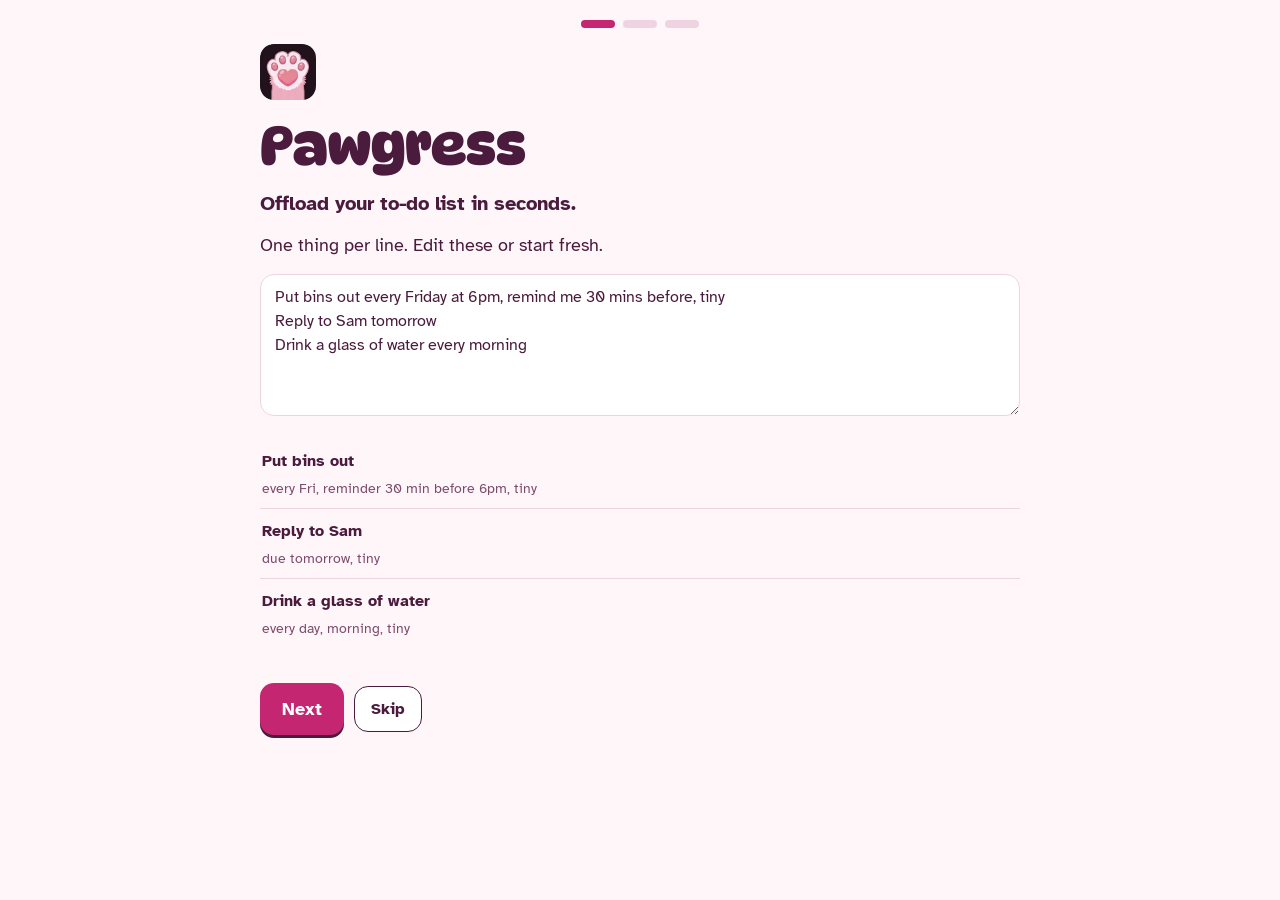
==== commit d1b46cc3: "Web app: Offload preview: tap a size or day chip to adjust before adding From offloadapps/Pawgress@c" ====
--- a/app/index.html
+++ b/app/index.html
@@ -70,7 +70,8 @@
 /* top bar */
 .top{display:flex;flex-wrap:wrap;align-items:center;justify-content:space-between;gap:10px 16px}
 .brand{font-family:var(--f-display);font-weight:700;font-size:1.5rem;line-height:1;color:var(--ink);display:flex;align-items:center;gap:8px}
-.brand .paw{color:var(--btn-bg);display:flex}
+.brand .paw{display:block;object-fit:contain}
+.paw-ic{display:block;object-fit:contain;filter:drop-shadow(0 1px 2px rgba(60,10,35,.45))}
 .wallet{display:inline-flex;align-items:center;gap:12px;background:var(--surface);border:1px solid var(--line);border-radius:999px;padding:6px 14px;font-weight:700;font-variant-numeric:tabular-nums;min-height:38px}
 .wallet>span{display:inline-flex;align-items:center;gap:4px}
 .wallet .heart{color:var(--pink)}.wallet .coin{color:var(--gold)}.wallet .bolt{color:var(--energy)}
@@ -413,17 +414,32 @@
 .btn.mic{width:54px;min-height:54px;padding:0;flex:none}
 .dump-card textarea{resize:vertical;min-height:140px}
 .dump-list{list-style:none;margin:0;padding:0;display:grid;gap:0;max-height:34vh;overflow:auto}
+/* with the keyboard closed (after tapping a chip) the list gets more room */
+.dump-card:not(:has(textarea:focus)) .dump-list{max-height:52vh}
 .dump-list li{display:grid;grid-template-columns:minmax(0,1fr) auto;column-gap:8px;row-gap:4px;align-items:center;padding:8px 2px;border-top:1px solid var(--line);min-width:0}
 .dump-list li:first-child{border-top:0}
-.dl-t{flex:1;min-width:0;overflow-wrap:anywhere;font-weight:700}
+.dl-t{grid-column:1;justify-self:start;min-width:0;overflow-wrap:anywhere;font:inherit;font-weight:700;color:var(--ink);background:none;border:0;padding:2px 0;text-align:left;cursor:text}
+/* size and day chips: tap to change before adding */
+.dl-c{grid-column:1;display:flex;flex-wrap:wrap;gap:6px}
+.dl-chip{display:inline-flex;align-items:center;gap:5px;min-height:34px;padding:0 12px;border-radius:10px;border:1.5px solid transparent;background:var(--pink-soft);color:var(--chip-ink);font:inherit;font-size:.88rem;font-weight:700;cursor:pointer}
+.dl-chip.day{background:var(--surface-2)}
+.dl-chip[aria-expanded="true"]{border-color:var(--outline)}
+.dl-pick{grid-column:1/-1;display:grid;gap:6px;margin-top:4px}
+.dl-pick.sizes{grid-template-columns:repeat(4,minmax(0,1fr))}
+.dl-pick.days{grid-template-columns:repeat(2,minmax(0,1fr))}
+.dl-opt{display:grid;place-items:center;align-content:center;gap:0;min-height:48px;padding:4px 2px;border-radius:12px;border:2px solid var(--line);background:var(--surface);color:var(--ink);font:inherit;font-weight:700;font-size:.92rem;cursor:pointer;text-align:center;position:relative}
+.dl-opt small{font-size:.72rem;font-weight:400;color:var(--muted)}
+.dl-opt[aria-pressed="true"]{border-color:var(--btn-bg);background:var(--pink-soft)}
+.dl-date input{position:absolute;inset:0;opacity:0;width:100%;height:100%;cursor:pointer}
+.dl-date:focus-within{outline:3px solid var(--focus);outline-offset:2px}
 .dl-n{grid-column:1;justify-self:start;font-size:.86rem;color:var(--muted)}
-.dl-x{grid-column:2;grid-row:1/span 2;width:40px;height:40px;border-radius:12px;border:0;background:none;color:var(--ink);font-size:1.3rem;line-height:1;cursor:pointer}
+.dl-x{grid-column:2;grid-row:1/span 3;width:40px;height:40px;border-radius:12px;border:0;background:none;color:var(--ink);font-size:1.3rem;line-height:1;cursor:pointer}
 #dump-add:disabled{opacity:.55;box-shadow:none}
 /* lines that read as done: a tick to turn them back into tasks */
 .dump-list li.can{grid-template-columns:auto minmax(0,1fr) auto}
-.dump-list li.can .dl-t,.dump-list li.can .dl-n{grid-column:2}
+.dump-list li.can .dl-t,.dump-list li.can .dl-n,.dump-list li.can .dl-c{grid-column:2}
 .dump-list li.can .dl-x{grid-column:3}
-.dl-d{grid-column:1;grid-row:1/span 2;width:40px;height:40px;display:grid;place-items:center;border:0;background:none;padding:0;cursor:pointer;color:var(--btn-ink)}
+.dl-d{grid-column:1;grid-row:1/span 3;width:40px;height:40px;display:grid;place-items:center;border:0;background:none;padding:0;cursor:pointer;color:var(--btn-ink)}
 .dl-d::before{content:'';grid-area:1/1;width:24px;height:24px;border-radius:50%;border:2px solid var(--btn-bg)}
 .dl-d[aria-pressed="true"]::before{background:var(--btn-bg)}
 .dl-d svg{grid-area:1/1;position:relative}
@@ -822,7 +838,7 @@
 <div id="app" hidden>
   <div class="wrap">
     <header class="top">
-      <div class="brand"><span class="paw" data-ic="paw" data-size="26"></span>Pawgress</div>
+      <div class="brand"><img class="paw" src="[data-uri]" width="26" height="26" alt="">Pawgress</div>
       <nav class="nav" aria-label="Main">
         <div class="nav-in" role="tablist">
           <button class="tab" role="tab" data-act="tab" data-t="home" aria-selected="true"><span data-ic="home" data-size="22"></span>Home</button>
@@ -836,7 +852,7 @@
         <span class="coin"><span data-ic="coin" data-size="16"></span><b id="n-coins">0</b><span class="sr"> coins</span></span>
         <span class="bolt" id="energy-pill"><span data-ic="bolt" data-size="16"></span><b id="n-energy">0</b><span class="sr"> energy</span></span>
       </div>
-      <button class="offload-btn" type="button" data-qa="dump" id="qa-paw"><span data-ic="paw" data-size="22"></span>Offload</button>
+      <button class="offload-btn" type="button" data-qa="dump" id="qa-paw"><img class="paw-ic" src="[data-uri]" width="24" height="24" alt="">Offload</button>
     </header>
     <div id="focusbar" hidden></div>
 
@@ -1664,6 +1680,7 @@
   star:'<path d="M12 2l3 6.5 7 .9-5.2 4.8 1.4 7L12 17.6 5.8 21.2l1.4-7L2 9.4l7-.9z" fill="currentColor"/>',
   trash:'<path d="M5 7h14M9 7V5h6v2M7 7l1 13h8l1-13" stroke="currentColor" stroke-width="2" fill="none" stroke-linecap="round" stroke-linejoin="round"/>',
   move:'<path d="M12 3v18M3 12h18" stroke="currentColor" stroke-width="2.2" stroke-linecap="round"/><path d="M9 6l3-3 3 3M9 18l3 3 3-3M6 9l-3 3 3 3M18 9l3 3-3 3" stroke="currentColor" stroke-width="2.2" fill="none" stroke-linecap="round" stroke-linejoin="round"/>',
+  cal:'<rect x="4" y="5" width="16" height="15" rx="3" fill="none" stroke="currentColor" stroke-width="2.2"/><path d="M4 10h16M9 3v4M15 3v4" stroke="currentColor" stroke-width="2.2" stroke-linecap="round"/>',
   down:'<path d="M5 9l7 7 7-7" stroke="currentColor" stroke-width="3" fill="none" stroke-linecap="round" stroke-linejoin="round"/>',
   plus:'<path d="M12 5v14M5 12h14" stroke="currentColor" stroke-width="3" stroke-linecap="round" fill="none"/>',
   left:'<path d="M15 5l-7 7 7 7" stroke="currentColor" stroke-width="3" fill="none" stroke-linecap="round" stroke-linejoin="round"/>',
@@ -3459,22 +3476,54 @@
 
 /* ---------- quick add and offload (web) ---------- */
 const QA_DOW={sun:0,mon:1,tue:2,wed:3,thu:4,fri:5,sat:6};
-const QA_D='(?:mon(?:day)?|tues?(?:day)?|wed(?:nesday)?|thu(?:rs?(?:day)?)?|fri(?:day)?|sat(?:urday)?|sun(?:day)?)';
+const QA_D='(?:mon(?:day)?|tues?(?:day)?|wed(?:nesday|s)?|thu(?:rs?(?:day)?)?|fri(?:day)?|sat(?:urday)?|sun(?:day)?)';
 const QA_MON={jan:0,feb:1,mar:2,apr:3,may:4,jun:5,jul:6,aug:7,sep:8,oct:9,nov:10,dec:11};
 const QA_M='(?:jan(?:uary)?|feb(?:ruary)?|mar(?:ch)?|apr(?:il)?|may|june?|july?|aug(?:ust)?|sept?(?:ember)?|oct(?:ober)?|nov(?:ember)?|dec(?:ember)?)';
 const QA_PL='(?:mon|tues|wednes|thurs|fri|satur|sun)days';
-const QA_BIG=/\b(essay|assignment|project|report|thesis|revise|revision|study|exam|declutter|pack|packing|moving|taxes|presentation|deep clean|spring clean|clean (?:the )?(?:house|flat|room|bathroom))\b/i;
-const QA_MED=/\b(clean|tidy|laundry|washing|cook|meal prep|shopping|groceries|hoover|vacuum|mop|iron|organi[sz]e|gym|workout|exercise|walk|run|plan|write|draft|homework|read)\b/i;
-const QA_TINY=/\b(reply|text|message|call|ring|email|pay|book|order|buy|send|check|cancel|renew|water|bins?|meds?|medication|vitamins?|post|sign|submit|confirm|remind|stretch|drink|feed|lock|charge|upload|print)\b/i;
-function qaGuess(t){return QA_BIG.test(t)?'big':QA_MED.test(t)?'medium':QA_TINY.test(t)?'tiny':(typeof cfg==='function'?cfg().defSize:'small')}
-function qaGuessWhen(t){return /\bbreakfast\b/i.test(t)?'morning':/\blunch\b/i.test(t)?'afternoon':/\b(dinner|supper|bedtime|before bed|go to bed)\b/i.test(t)?'evening':null}
+/* ---------- size guess ----------
+   Sizes are time: tiny under 5 min, small 5 to 15, medium 15 to 45, big an hour or more. Rules run in order and the
+   first match wins; with no match the guess is your default size. Kept to everyday words so it reads lines nobody has
+   typed yet, from students, shift workers, parents, tradespeople and retirees. */
+const QA_SIZE_RULES=[
+  // 0) a time in the line says it all ("practice piano 20 mins", "revise for 2 hours")
+  ['@time',/\b(\d{1,3})\s*(min(?:ute)?s?|m\b|hours?|hrs?|h\b)/i],
+  // clear one-minute jobs, whatever words follow
+  ['tiny',/^(?:water\s+(?:the\s+)?(?:plants|garden|flowers|tomatoes|veg)|feed\s+(?:the\s+)?\w+|take\s+(?:my\s+)?(?:meds|medication|tablets|pills|vitamins|inhaler)|(?:put|take)\s+(?:the\s+)?bins?\s+out|bins?\s+out|recycling\s+out|lock\s+up|shift\s+swap|swap\s+shifts?|(?:make|get|arrange)\s+(?:an?\s+|the\s+|my\s+)?(?:\w+\s+)?(?:appointment|appt|booking))\b/i],
+  // a pile of them is bigger: "reply to all the emails", "call 10 leads"
+  ['medium',/^(?:reply|respond|answer|clear|go\s+through|deal\s+with)\b.*\ball\b|^(?:call|ring|email|text|message|chase)\s+(?:\d+|all)\b/i],
+  ['small',/^(?:reply|respond|answer)\s+to\s+.*\b(?:emails|messages|comments|dms|texts)\b|\b(?:client|work|team|zoom|teams|conference)\s+call\b/i],
+  ['medium',/^get\s+(?:my\s+|a\s+|the\s+)?(?:hair|jabs?|nails|eyes|teeth|flu\s+jab)/i],
+  ['medium',/\b(?:medical|oil\s+change|service\s+(?:the\s+)?(?:car|van|bike|boiler)|re-?string|quiz|duty|event)\b/i],
+  ['small',/\b(?:passport|(?<!tv\s)licen[cs]e|badge)\b|\bin\s+the\s+wash\b|\bput\s+(?:a\s+)?wash\s+on\b|\bschool\s+run\b|\brestock\b/i],
+  ['small',/^(?:hand\s+in|post\s+(?:the\s+|a\s+|his\s+|her\s+)?(?!on\b|to\b)\w+|fill\s+in|put\s+(?:the\s+)?(?:\w+\s+)?away|put\s+away|hang\s+(?:the\s+)?washing|fold\s+(?:the\s+)?(?:washing|laundry|clothes)|tidy\s+(?:my\s+|the\s+)?desk|make\s+(?:the\s+)?bed)\b/i],
+  ['medium',/^bath\s+(?:the\s+)?(?:kids|baby|children|dog)|\bweekly\s+shop\b/i],
+  // shopping and errands: "buy wedding present" is an errand, not a wedding
+  ['small',/^(?:buy|get|pick\s+up|collect|grab|drop\s+off|return)\b/i],
+  // 1) a quick message, payment or booking is tiny whatever it's about ("pay gym", "email the report", "book dentist")
+  ['tiny',/^(?:quickly\s+)?(?:pay|repay|invoice|renew|cancel|book|rebook|reschedule|order|reorder|e-?mail|text|message|msg|dm|whatsapp|reply|respond|send|submit|sign|confirm|call|phone|ring|facetime|charge|print|upload|post|tweet|share|check|ask|tell|remind|transfer|top\s+up|chase|invite|rsvp|thank|let\s+\w+\s+know|log|note|turn\s+(?:on|off)|switch\s+(?:on|off)|unsubscribe|accept|approve|forward|download|install|update\s+(?:my\s+)?(?:phone|app|address|details)|set\s+(?:an?\s+)?(?:alarm|reminder))\b/i],
+  // 2) big: long stretches of work, study, events and whole-day things
+  ['big',/\b(?:shifts?|night\s+shifts?|nights|lates|earlies|long\s+day|on\s+call|overtime|placement|work(?:ing)?\s+(?:late|all\s+day|\d)|clients\s+all\s+day|all\s+day|day\s+off|rest\s+days?|lie\s+in|sleep(?:\s+in)?|nap)\b/i],
+  ['big',/^(?:work|college|school|uni|lectures?|placement|shift)$|^(?:work\s+from\s+home|wfh)\b/i],
+  ['big',/\b(?:essays?|assignments?|coursework|dissertation|thesis|write\s+(?:a\s+|the\s+|my\s+)?(?:chapter|reports?|essay|book|thesis|proposal)|(?:lab|school|annual|end\s+of\s+year|year\s+\d+)\s+reports?|q[1-4]\s+report|reports?\s+for|write[\s-]?up|revise|revision|revising|study(?:ing)?\b|projects?\b|personal\s+statement|blog\s+post|article|speech|exams?|mocks?|deadline|portfolio|collection|presentation|proposal|grant|applications?\b(?!\s+form)|apply\s+for\s+(?:jobs|internships|uni)|cover\s+letter|cv|tax\s+return|self[\s-]assessment|taxes|vat\s+return|accounts|year[\s-]end|audit|roadmap|strategy|business\s+plan|translation|contract\s+review|synthesis|research|marking|mark\s+(?:\w+\s+){0,2}(?:books|papers|essays|reports|tests|mocks)|ofsted|inspection\s+prep|course\b(?!work)|cpd|training\s+day|mandatory\s+training)\b/i],
+  ['big',/\b(?:deep\s+clean|spring\s+clean|clean\s+(?:the\s+)?(?:whole|entire)?\s*(?:house|flat|home)|declutter|clear\s+out|sort\s+out\s+(?:the\s+)?(?:loft|garage|wardrobe|shed)|(?:re)?decorat\w*|paint(?:ing)?\s+(?:the\s+)?(?:\w+\s+)?(?:room|walls?|fence|hall|kitchen|bedroom|ceiling|shed)|wallpaper|move\s+house|moving|pack(?:ing)?\s+(?:for|up|boxes)|packing|unpack(?:ing)?|defrost\s+(?:the\s+)?freezer|dig\s+(?:over|up)|allotment|mow\s+(?:the\s+)?lawn|gardening|(?:garden|yard)\s+clear[\s-]?up|weed(?:ing)?\s+(?:the\s+)?garden|christmas\s+shopping|big\s+shop|cash\s+and\s+carry|batch\s+cook|meal\s+prep|workshop|bake\s+(?:a\s+)?(?:cakes?|bread)|build\s+(?:the\s+)?\w+|assemble|flat[\s-]?pack|christmas\s+lights|patch\s+servers|stock\s*take|hire\s+(?:staff|temp)|crochet|knit|lego|jigsaw|puzzle|model\s+(?:kit|car|plane|train|railway)|airfix)\b/i],
+  ['big',/\b(?:wedding|party|parties|do$|gig|concert|festival|tournament|match\b|match\s+day|day\s+out|day\s+at|night\s+out|trip|holiday$|flights?\s+to\b|flight$|travel\s+to|drive\s+to|court|hearing|funeral|graduation|christening|nativity|panto$|theatre|cinema\s+trip|date\s+night|dinner\s+with|drinks\s+with|see\s+(?:friends|family)|visit\s+(?:mum|dad|nan|gran|grandma|grandad|family|parents)|family\s+day|golf|geocach\w*|hike|fishing\s+trip|long\s+run|marathon|half\s+marathon|\d+\s*(?:miles|km|k)\b|volunteer\w*|food\s+bank|stream(?:ing)?$|rehearsal|audition$|fittings?|final\s+collection|clinic$|appraisals)\b/i],
+  // 3) medium: appointments, meetings, classes, workouts, chores and fixing things
+  ['medium',/\b(?:appointment|appt|dentist|doctors?|doctor's|gp|hospital|physio|optician\w*|eye\s+test|vet\b|vets|groom\w*|haircut|hair\s+(?:cut|appointment|done|coloured|colour)|get\s+(?:my\s+)?hair|nails\s+done|massage|therapy|counselling|jabs?|vaccine|scan|blood\s+test|check[\s-]?up|smear|mot$|service$|car\s+service|tractor\s+service|bike\s+service|valet|car\s+wash|car\s+washed|driving\s+lesson|lessons?|class(?:es)?|practice|practise|training|rehearse|choir|club|session|meeting|meet\s+(?:with\s+)?\w+|1:1s?|one[\s-]to[\s-]ones?|supervision|interview|viewings?|valuation|site\s+visit|home\s+visit|visit|tour|assembly|governors|standup|stand-up|seminar|tutorial|lecture|webinar|parents'?\s+evening|kids\s+(?:dentist|swimming|football|party)|swimming|football|5\s+a\s+side|netball|rugby|boxing|gym|workout|exercise|run$|go\s+for\s+a\s+run|parkrun|jog|yoga|pilates|swim|cycle|bike\s+ride|walk\b|walk\s+(?:the\s+)?dog|dog\s+walk|muck\s+out|laundry|washing|ironing|iron\b|clean|tidy|hoover|vacuum|mop|dust|scrub|bathroom|oven|fridge|windows?|cook|cooking|bake|baking|wrap(?:ping)?\s+(?:presents|gifts)|make\s+(?:a\s+|the\s+|some\s+)?(?:dinner|tea\b|lunch|lasagne|curry|pie|soup|stew|roast|pasta|chilli|risotto|casserole)|sort\s+(?:out\s+)?(?:the\s+|my\s+)?(?:wardrobe|drawers?|cupboards?|room|bedroom|kitchen|garage)|food\s+shop|lunch\s+with|coffee|grocer\w*|shopping|homework|read(?:ing)?\b|prep\b|plan\b|planning|draft|edit(?:ing)?|film(?:ing)?|record|sketch\w*|draw\w*|design\w*|programme|program\b|fix\w*|repair|mend|sew|replace\s+(?:the\s+)?\w+|quote\s+for|quotes?|stock\s+check|rota|staff\s+meeting|expenses|budget|paperwork|forms?$|case\s+(?:notes|log)|notes|reflections|review|restock|repot|plant\s+(?:the\s+)?(?:\w+\s+)?(?:bulbs|seeds|garlic|potatoes|trees?|out)|garden|cut\s+the\s+grass|pick\s+up\s+(?:the\s+)?(?:kids|grandkids)|school\s+run|take\s+\w+\s+to\s+(?:the\s+)?(?:dentist|doctors?|vets?|hospital|groomers|appointment|school|nursery|footy|football|swimming)|walk\s+\w+|play\b|teach|tutor|lesson|train\s+\w+|model\s+railway|translation|invoice\s+clients|update\s+(?:portfolio|website|listings|\w+\s+(?:site|page|prices|listings))|new\s+menu|menu|ideas|shift\s+swap)\b/i],
+  // 4) small: errands and short jobs
+  ['small',/\b(?:buy|get|collect|pick\s+up|drop\s+off|return|post\s+(?:the\s+)?(?:parcel|letter|card|package)|parcel|register|set\s+up|sort|put\s+(?:away|up)|wash\s+(?:the\s+)?(?:dishes|up|pe\s+kits?|kit|overalls)|wash\b|dishes|washing\s+up|unload|load|shower|bath|skincare|shave|eat|breakfast|lunch|snack|defrost|change\s+(?:the\s+)?(?:bed|sheets|battery|batteries|bulb)|make\s+(?:the\s+)?bed|fill\s+in|form|cards?|letter\s+home|take\s+\w+\s+to|petrol|fuel|cash|bank|pharmacy|prescription|chemist|library|post\s+office|recycling|compost|stretch|meditate|practice\s+\w+\s+\d+\s*min|tidy\s+(?:my\s+)?desk|savings|save\s+£)\b/i],
+  // 5) tiny anywhere: a quick reply, payment, booking or one small action
+  ['tiny',/(?<!\bon\s)\b(?:reply|text|message|call|ring|email|pay|book|order|send|check|cancel|renew|renewal|water|bins?|meds?|medication|tablets|pills|vitamins?|post\s+on|insta|tiktok\s+post|sign|submit|confirm|remind|feed|lock|charge|upload|print|transfer|lottery|tickets?|subscription|direct\s+debit|bill|fees|rent|mortgage|council\s+tax|car\s+tax|insurance|licence|license|passport|railcard|bus\s+pass|season\s+ticket|domain|password|ask|tell)\b/i],
+];
+function qaGuess(t){for(const [z,re] of QA_SIZE_RULES){const m=t.match(re);if(!m)continue;if(z!=='@time')return z;
+  const n=+m[1]*(/^h/i.test(m[2])?60:1);if(n>0)return n<5?'tiny':n<=15?'small':n<=45?'medium':'big'}return typeof cfg==='function'?cfg().defSize:'small'}
+function qaGuessWhen(t){return /\bbreakfast\b/i.test(t)?'morning':/(?<!\b(?:re:?|about)\s+)\blunch\b/i.test(t)?'afternoon':/\b(dinner|supper|bedtime|before bed|go to bed|parents'?\s+evening$)\b/i.test(t)?'evening':null}
 function qaSnap(m){return Math.max(0,Math.min(10080,Math.round(m)))}
-function qaCtx(t){return qaGuessWhen(t)||(/\b(tonight|evening|night)\b/i.test(t)?'evening':/\bmorning\b/i.test(t)?'morning':/\bafternoon\b/i.test(t)?'afternoon':null)}
+function qaCtx(t){return qaGuessWhen(t)||(/\b(?:wake(?:\s+up)?|get\s+up|up\s+at|alarm|open(?:ing)?\s+at)\b/i.test(t)?'morning':/\b(tonight|evening|night)\b/i.test(t)?'evening':/\bmorning\b/i.test(t)?'morning':/\bafternoon\b/i.test(t)?'afternoon':null)}
 function qaTime(h,m,ap,ctx){
   h=+h;m=+m||0;if(m>59||h>23)return null;
   if(ap){ap=ap.toLowerCase();if(ap==='pm'&&h<12)h+=12;if(ap==='am'&&h===12)h=0}
   else if(h>=1&&h<=11&&(ctx==='evening'||(ctx==='afternoon'&&h<=7)))h+=12;
-  else if(ctx==='morning'){}
+  else if(ctx==='morning'&&h>=1&&h<=11)return String(h).padStart(2,'0')+':'+String(m).padStart(2,'0')+'!'
   // a bare "at 7": marked with ? and settled in qaBare once the day is known
   else if(h>=1&&h<=11)return String(h).padStart(2,'0')+':'+String(m).padStart(2,'0')+'?';
   return String(h).padStart(2,'0')+':'+String(m).padStart(2,'0');
@@ -3482,6 +3531,8 @@
 /* A time said without am or pm ("at 7"). For today, or no day at all: the next time it comes round (7am if that's still
    ahead, else 7pm, else 7am tomorrow). For another day or a repeat: 1 to 6 means afternoon or evening, 7 to 11 morning. */
 function qaBare(x,due,rep,now=new Date()){
+  // "!": a morning time ("up at 5"); if it has already gone today, it means tomorrow
+  if(x&&x.endsWith('!')){x=x.slice(0,-1);if(!rep&&!due&&+x.slice(0,2)*60+ +x.slice(3)<=now.getHours()*60+now.getMinutes())due=isoDay(new Date(now.getFullYear(),now.getMonth(),now.getDate()+1));return{time:x,due}}
   if(!x||!x.endsWith('?'))return{time:x,due};
   x=x.slice(0,-1);const h=+x.slice(0,2),mi=+x.slice(3),f=n=>String(n).padStart(2,'0')+':'+String(mi).padStart(2,'0');
   if(!rep&&(!due||due===isoDay(now))){const nm=now.getHours()*60+now.getMinutes();
@@ -3493,7 +3544,7 @@
    ("done: laundry", "laundry (done)") goes straight to Done today. "to do:" in front keeps a line as a task. */
 const QA_PAST=new Set(('did done went made took got gave sent paid bought ate drank wrote ran rang fed swept slept spoke sold found brought '+
   'caught taught met left kept hung held built spent won threw drew drove rode flew wore sang swam began came saw told said thought had shook woke').split(' '));
-const QA_NOT_PAST=new Set('need feed weed seed speed shred bleed breed heed embed proceed succeed exceed bed red shed sled wed deed reed steed fred ahmed mohammed'.split(' '));
+const QA_NOT_PAST=new Set('need feed weed seed speed shred bleed breed heed embed proceed succeed exceed bed red shed sled wed deed reed steed fred ahmed mohammed ofsted hundred wicked ted ned ed zed'.split(' '));
 const QA_LEAD=/^(?:(?:i|i've|ive|i have|we|we've)\s+)?(?:(?:just|already|finally|also)\s+)?/i;
 function qaPast(t){const w=(String(t).replace(QA_LEAD,'').match(/^[a-z']+/i)||[''])[0].toLowerCase();return QA_PAST.has(w)||(/^[a-z]{2,}ed$/.test(w)&&!QA_NOT_PAST.has(w))}
 /* a past-tense line, with its first word also in the present, so the size guess still works ("called" -> "call") */
@@ -3511,6 +3562,12 @@
     else if((m=r.match(/^(.+?)\s*(?:\(done\)|[-–]\s*done|[✓✔]+)\s*$/i))){done=true;s=' '+m[1]+' '}
     else if(qaPast(r)){done=true;s=' '+r.replace(QA_LEAD,'')+' '}}
   s=s.replace(/\ssome\s?time(?=\s+(?:today|tomorrow|tonight|this|next|on|in)\b)/i,' ');
+  // everyday shorthand: "tmrw", "2moro", "tonite"; "wednesday night" is that evening
+  s=s.replace(/\s(?:tmrw|tmw|tmr|tmoz|tomoz|2moro|2morrow|tomorow|tommorow|tommorrow)(?=[\s,;.!?]|$)/gi,' tomorrow').replace(/\stonite\b/gi,' tonight');
+  s=s.replace(new RegExp('(\\s(?:'+QA_D+'|today|tomorrow))\\s+night\\b','gi'),'$1 evening');
+  // a range of days ("mon-thurs") is every day in it
+  s=s.replace(new RegExp('\\s('+QA_D+')\\s*[-–]\\s*('+QA_D+')\\b','i'),(m,a,b)=>{const N=['sun','mon','tue','wed','thu','fri','sat'];let i=QA_DOW[a.slice(0,3).toLowerCase()];const j=QA_DOW[b.slice(0,3).toLowerCase()],o=[];
+    for(let k=0;k<7;k++){o.push(N[i]);if(i===j)break;i=(i+1)%7}return ' '+o.join(' ')});
   if(QA_LATER.test(s)){later=true;s=s.replace(QA_LATER,' ')}
   s=s.replace(/\s(?:#|hashtag\s+)(?!(?:tiny|small|medium|big)\b)(\p{L}[\p{L}\p{N}_-]{0,19})/giu,(m,w)=>{if(!list)list=w.toLowerCase();return ' '});
   let rep=null,when=null,size=null,every=false,due=null,time=null,remindAt=null,remindMin=null,wantsRemind=false;
@@ -3533,6 +3590,7 @@
   cut(/[\s,;]*\bremind(?:\s+me)?\s+(?:at|for)\s+(\d{1,2})(?:[:.](\d{2}))?\s*(am|pm)?\b/i,(m,h,mi,ap)=>{wantsRemind=true;remindAt=qaTime(h,mi,ap,ctx)});
   cut(/[\s,;]*\bremind\s+me\b(?=\s*(?:[,;]|$))/i,()=>{wantsRemind=true});
   cut(/^\s*remind\s+me\s+(?:to\s+)?/i,()=>{wantsRemind=true});
+  s=s.replace(new RegExp('(\\s(?:work(?:ing)?|shift|'+QA_D+'))\\s+(1[0-2]|[1-9])\\s*(?:-|–|to|till|until)\\s*(1[0-2]|[1-9])(?=[\\s,;]|$)','i'),(m,pre,a,b)=>pre+' at '+a+(+b<=+a?'am':+a<=6?'pm':''));
   // a time range ("10:30-11:30", "2pm to 3pm") keeps its start time; the end isn't stored
   s=s.replace(/(\d{1,2}:\d{2}|\d{1,2}(?::\d{2})?\s*(?:am|pm))\s*(?:-|–|to|until|till)\s*\d{1,2}(?::\d{2})?\s*(?:am|pm)?(?=[\s,;]|$)/i,(m,a)=>/:|am|pm/i.test(m.slice(a.length))||/am|pm/i.test(a)?a:m);
   cut(/\s(?:at|@|by)\s+(noon|midday)\b/i,()=>{time='12:00'});
@@ -3541,6 +3599,10 @@
   if(!time)cut(new RegExp('\\s'+AT+'?([01]?\\d|2[0-3]):([0-5]\\d)\\b'+ISH,'i'),(m,h,mi)=>{time=qaTime(h,mi,null,ctx)});
   if(!time)cut(new RegExp('\\s'+AT+'([01]?\\d|2[0-3])\\.([0-5]\\d)\\b'+ISH,'i'),(m,h,mi)=>{time=qaTime(h,mi,null,ctx)});
   if(!time)cut(new RegExp('\\s(?:at|@|around|about|at around|at about)\\s+(\\d{1,2})(?!\\s*(?:min|hour|hr|day|week|%|st\\b|nd\\b|rd\\b|th\\b|\\d|:|\\.\\d))\\b'+ISH,'i'),(m,h)=>{time=qaTime(h,0,null,ctx)});
+  const DAYW='(?:'+QA_D+'|today|tomorrow)';
+  if(!time)s=s.replace(new RegExp('(\\s'+DAYW+')\\s+([01]?\\d|2[0-3])\\.([0-5]\\d)\\b','i'),(m,d,h,mi)=>{time=qaTime(h,mi,null,ctx);return d+' '});
+  if(!time)cut(new RegExp('\\s([01]?\\d|2[0-3])\\.([0-5]\\d)(?=\\s+'+DAYW+'\\b)','i'),(m,h,mi)=>{time=qaTime(h,mi,null,ctx)});
+  if(!time)s=s.replace(new RegExp('(\\s'+DAYW+')\\s+(1[0-2]|[1-9])(?=\\s*(?:[,;]|$))','i'),(m,d,h)=>{time=qaTime(h,0,null,ctx);return d+' '});
   // every month: "every month on the 1st", "the 15th of every month", "monthly", "the last day of the month"
   const MONTHLY='(?:every\\s+month|each\\s+month|monthly)';
   cut(/\s(?:on\s+)?the\s+last\s+day\s+of\s+(?:every|each|the)\s+month\b/i,()=>{rep={dom:31}});
@@ -3563,7 +3625,7 @@
   if(!rep)cut(new RegExp('\\s('+QA_D+'(?:(?:\\s*(?:,|and|&)\\s*|\\s+)'+QA_D+')+)\\b','i'),(m,list)=>{
     const d=[...list.toLowerCase().matchAll(/(mon|tue|wed|thu|fri|sat|sun)/g)].map(x=>QA_DOW[x[1]]);rep={days:[...new Set(d)]}});
   if(!rep){
-    cut(/\s(?:(?:by|for|due|on)\s+)?(today|tomorrow)\b/i,(m,w)=>{due=iso(/^tom/i.test(w)?1:0)});
+    cut(/\s(?:(?:by|for|due|on)\s+)?(today|tomorrow)\b(?!['’]s\b)/i,(m,w)=>{due=iso(/^tom/i.test(w)?1:0)});
     if(!due)cut(/\sin\s+(\d{1,2})\s+(day|week)s?\b/i,(m,n,u)=>{due=iso(+n*(/^w/i.test(u)?7:1))});
     if(!due)cut(/\snext\s+week\b/i,()=>{due=iso(7)});
     // The next date that has that day: "the 31st" on 30 April is 31 May, "29 feb" waits for a leap year. A date that
@@ -3575,7 +3637,9 @@
     if(!due)cutDate(new RegExp('\\s(?:(?:on|by|for|due|before)\\s+)?(?:the\\s+)?([12]?\\d|3[01])(?:st|nd|rd|th)?\\s+(?:of\\s+)?('+QA_M+')\\b','i'),(m,d,mo)=>onDate(d,QA_MON[mo.slice(0,3).toLowerCase()]));
     if(!due)cutDate(new RegExp('\\s(?:(?:on|by|for|due|before)\\s+)?('+QA_M+')\\s+([12]?\\d|3[01])(?:st|nd|rd|th)?\\b','i'),(m,mo,d)=>onDate(d,QA_MON[mo.slice(0,3).toLowerCase()]));
     if(!due)cutDate(/\s(?:(?:on|by|for|due|before)\s+)?the\s+([12]?\d|3[01])(?:st|nd|rd|th)\b/i,(m,d)=>onDate(d,null));
-    if(!due)s=s.replace(new RegExp('(\\s)(?:(by|on|for|before|due|this|next)\\s+)?('+QA_D+')\\b(?=(\\s*[^\\s]*))','i'),(m,sp,kw,w,after)=>{
+    if(!due)cutDate(/\s(?:on|by|for|due|before)\s+([12]?\d|3[01])(?:st|nd|rd|th)\b/i,(m,d)=>onDate(d,null));
+    if(!due)cutDate(/(?<!\b(?:my|his|her|their|our|your))\s([12]?\d|3[01])(?:st|nd|rd|th)(?=\s*(?:[,;]|$))/i,(m,d)=>onDate(d,null));
+    if(!due)s=s.replace(new RegExp('(\\s)(?:(by|on|for|before|due|this|next)\\s+)?('+QA_D+')\\b(?![\'’]s\\b)(?=(\\s*[^\\s]*))','i'),(m,sp,kw,w,after)=>{
       // A bare "sun" or "sat" is usually a word (sun cream, sat nav), so only treat it as a day when it is clearly one.
       if(!kw&&/^(sun|sat)$/i.test(w)&&!/^\s*(?:[,;]|at\b|@|\d|$)/i.test(after))return m;
       const t=new Date().getDay(),k=(kw||'').toLowerCase(),off=(dayIdx(w)-t+7)%7;
@@ -3583,9 +3647,9 @@
   }
   cut(/\s(every|each|in the|this)\s+(morning|afternoon|evening)\b/i,(m,p,w)=>{when=w.toLowerCase();if(/^(every|each)$/i.test(p))every=true});
   cut(/\stonight\b/i,()=>{when='evening'});
-  cut(/\s(morning|afternoon|evening)\s*$/i,(m,w)=>{when=w.toLowerCase()});
+  cut(/(?<!parents'?)\s(morning|afternoon|evening)\s*$/i,(m,w)=>{when=w.toLowerCase()});
   if(every&&!rep)rep={days:[0,1,2,3,4,5,6]};
-  s=s.replace(/\s*,(?:\s*,)+/g,',').replace(/\s+,/g,',').replace(/\s+/g,' ').trim().replace(/(?:\s+(?:and|on|at|in|for|every|each|the|this|by|due|before|next))+$/i,'').replace(/[\s,;:\-]+$/,'').replace(/^[\s,;:\-]+/,'');
+  s=s.replace(/\s*,(?:\s*,)+/g,',').replace(/\s+,/g,',').replace(/\s+/g,' ').trim().replace(/(?:\s+(?:and|on|at|in|for|every|each|the|this|by|due|before|next))+$/i,m=>/^\s+(?:in|on)$/i.test(m)&&(' '+String(raw).trim().replace(/[\s.!?]+$/,'').toLowerCase().replace(/\s+/g,' ')).endsWith(' '+m.trim().toLowerCase().replace(/\s+/g,' '))?m:'').replace(/[\s,;:\-]+$/,'').replace(/^[\s,;:\-]+/,'');
   if(wantsRemind)s=s.replace(/^to\s+/i,'');
   let text=s||String(raw).trim();
   // Steps after a colon: "clean kitchen: dishes, sides and floor" (two or more; one part after a colon stays as it is)
@@ -3610,24 +3674,38 @@
 const qaTask=l=>{const p=qaParse(l);return p.done?qaParse('to do: '+String(l).trim()):p};
 function qaMake(p){const t={id:S.nextId++,text:p.text,size:p.size||p.guess||'small',done:false,rep:p.rep,when:p.when||'any',due:p.due||'',remind:p.remind||'',remindMin:p.remindMin||0,steps:(p.steps||[]).map(x=>({t:x,done:false})),paid:0};
   if(p.later)t.later=true;if(p.list)t.list=addList(p.list);return t}
-function qaNote(p){
+function qaNote(p,chips){
   const a=[];
   if(p.list)a.push(listName(p.list));
   if(p.done)return a.concat(['already done']).join(', ');
   if(p.later)a.push('later');
   if(p.steps&&p.steps.length)a.push(p.steps.length+' steps: '+p.steps.join(', '));
   if(p.rep)a.push(repPhrase(p.rep))
-  if(p.due)a.push(dueLabel({due:p.due}).toLowerCase());
+  if(p.due&&!chips)a.push(dueLabel({due:p.due}).toLowerCase());
   if(p.when&&p.when!=='any'&&!p.remind)a.push(WHENS[p.when].toLowerCase());
   if(p.needTime)a.push('add a time to get a reminder');
   if(p.remind){const m=p.remindMin;a.push('reminder '+(m?(m>=1440&&m%1440===0?(m/1440)+(m>1440?' days':' day'):m>=60&&m%60===0?(m/60)+(m>60?' hours':' hour'):m+' min')+' before ':'at ')+fmtTime(p.remind))}
-  const sz=p.size||p.guess;if(sz&&sz!=='small')a.push(SIZE_BY[sz].label.toLowerCase());
+  const sz=p.size||p.guess;if(sz&&sz!=='small'&&!chips)a.push(SIZE_BY[sz].label.toLowerCase());
   return a.join(', ');
 }
-function qaExpand(line){
-  const T='(\\d{1,2}(?:[:.]\\d{2})?\\s*(?:am|pm))';
-  let m=line.match(new RegExp('^(.*?\\s)(?:at\\s+)?'+T+'\\s+and\\s+(?:at\\s+)?'+T+'(.*)$','i'));
-  if(m)return [m[1]+'at '+m[2]+m[4],m[1]+'at '+m[3]+m[4]];
+/* A typed line with commas between whole tasks ("invoice mrs patel, order copper pipe, call accountant") is several
+   tasks. It stays one task when a part is a detail of the task ("…, remind me 30 mins before, tiny", "…, friday at 3"),
+   when it has steps after a colon, or when the parts are just things in a list ("buy milk, eggs, bread"). */
+const QA_DETAIL=new RegExp('^(?:#|\\d|(?:remind|every|each|tiny|small|medium|big|size|at|on|by|due|before|after|in|from|until|till|around|about|today|tomorrow|tonight|this|next|morning|afternoon|evening|'+QA_D.slice(3,-1)+'|'+QA_M.slice(3,-1)+')\\b)','i');
+function qaCommas(line){
+  if(/:/.test(line.replace(/\d:\d/g,''))||!line.includes(','))return [line];
+  const parts=line.replace(/\([^)]*\)/g,x=>x.replace(/,/g,'\u0001')).split(',').map(x=>x.replace(/\u0001/g,',').trim()).filter(Boolean);
+  if(parts.length<2||parts.slice(1).some(x=>QA_DETAIL.test(x)))return [line];
+  const words=x=>x.split(/\s+/).length,verb=x=>SP_VERBS.has(x.split(/\s+/)[0].toLowerCase());
+  if((parts.length>=3&&parts.every(x=>words(x)>=2))||parts.every(verb))return parts;
+  return [line];
+}
+function qaExpand(line){return qaCommas(line).flatMap(qaTimes)}
+function qaTimes(line){
+  // several times for one thing: "meds at 8am and 8pm", "viewings 10am 11am 2pm thursday"
+  const T='\\d{1,2}(?:[:.]\\d{2})?\\s*(?:am|pm)';
+  let m=line.match(new RegExp('^(.*?\\s)(?:at\\s+)?('+T+'(?:\\s*(?:,|and|&)?\\s*(?:at\\s+)?'+T+')+)(.*)$','i'));
+  if(m&&!/[-–]|\bto\b|\btill\b|\buntil\b/i.test(m[2]))return m[2].match(new RegExp(T,'gi')).map(t=>m[1]+'at '+t+m[3]);
   m=line.match(/^(.*?\s)(every|each)\s+(morning|afternoon|evening)\s+and\s+(?:every\s+|each\s+)?(morning|afternoon|evening)\b(.*)$/i);
   if(m)return [m[1]+m[2]+' '+m[3]+m[5],m[1]+m[2]+' '+m[4]+m[5]];
   return [line];
@@ -3780,6 +3858,8 @@
 }
 /* Lines that read as done but that you turned back into tasks in the preview (keyed by the line's words) */
 const qaUndone=new Set();
+/* Size and day picked in the preview, kept per line (keyed by the line's words) so what you typed never changes */
+const qaPick=new Map();let qaPickOpen='';
 const QA_INDENT=/^(?:\t| {2,})/;
 function qaItems(){
   const have=new Set(S.tasks.filter(t=>!t.done).map(qaKey)),seen=new Set(),out=[];
@@ -3791,16 +3871,28 @@
       const key=l.trim().toLowerCase();let p=qaParse(l);const could=p.done;
       if(could&&qaUndone.has(key))p=qaParse('to do: '+l.trim());
       if(qaEmpty(p))return;
+      const pk=qaPick.get(key);if(pk){if(pk.size)p.size=pk.size;if('due' in pk&&!p.done&&!p.rep){p.due=pk.due;if(pk.due)p.later=false}}
       qaInList(p);
       const k=(p.done?'done|':'')+qaKey(p),dup=p.done?seen.has(k):have.has(k)||seen.has(k);seen.add(k);out.push({i:x.i,p,dup,could,key,kids:[]})});
   });
   return out;
 }
+const qaDayName=d=>d===isoDay()?'Today':d===isoDay(addDays(1))?'Tomorrow':fmtDay(d);
+function qaRow(x){
+  const p=x.p,k=esc(x.key),t=esc(p.text),n=x.dup?(p.done?'same as a line above':'already on your list'):qaNote(p,true);
+  const tick=x.could?`<button type="button" class="dl-d" data-qa="flip" data-k="${k}" aria-pressed="${p.done}" aria-label="Already done: ${t}">${p.done?ic('check',14):''}</button>`:'';
+  const sz=p.size||p.guess||'small',so=qaPickOpen==='s|'+x.key,dOpen=qaPickOpen==='d|'+x.key,day=!x.dup&&!p.done&&p.due;
+  const chips=x.dup?'':`<span class="dl-c"><button type="button" class="dl-chip" data-qa="psize" data-k="${k}" aria-expanded="${so}" aria-label="Size: ${SIZE_BY[sz].label}. Change">${SIZE_BY[sz].label}${ic('down',12)}</button>`+
+    (day?`<button type="button" class="dl-chip day" data-qa="pday" data-k="${k}" aria-expanded="${dOpen}" aria-label="Day: ${qaDayName(p.due)}. Change">${ic('cal',13)}${qaDayName(p.due)}</button>`:'')+'</span>';
+  const pick=so?`<div class="dl-pick sizes" role="group" aria-label="Size for ${t}">`+SIZES.map(z=>`<button type="button" class="dl-opt" data-qa="setsize" data-k="${k}" data-v="${z.id}" aria-pressed="${z.id===sz}"><b>${z.label}</b><small>${z.hint}</small></button>`).join('')+'</div>'
+    :dOpen?`<div class="dl-pick days" role="group" aria-label="Day for ${t}">`+[[isoDay(),'Today'],[isoDay(addDays(1)),'Tomorrow']].map(([v,l])=>`<button type="button" class="dl-opt" data-qa="setday" data-k="${k}" data-v="${v}" aria-pressed="${p.due===v}">${l}</button>`).join('')+
+      `<label class="dl-opt dl-date"><span>Pick a day</span><input type="date" data-qa-date data-k="${k}" min="${isoDay()}" value="${esc(p.due||'')}" aria-label="Pick a day for ${t}"></label><button type="button" class="dl-opt" data-qa="setday" data-k="${k}" data-v="">No day</button></div>`:'';
+  return `<li class="${x.dup?'dim':''}${x.could?' can':''}">${tick}<button type="button" class="dl-t" data-qa="jump" data-i="${x.i}">${t}</button>${chips}${n?`<span class="dl-n">${esc(n)}</span>`:''}<button type="button" class="dl-x" data-qa="rm" data-i="${[x.i,...x.kids].join(',')}" aria-label="Remove ${t}">&times;</button>${pick}</li>`;
+}
 function qaPreview(){
   const all=qaLines(),ps=qaItems();
-  $('#dump-list').innerHTML=ps.map(x=>{const n=x.dup?(x.p.done?'same as a line above':'already on your list'):qaNote(x.p);
-    const tick=x.could?`<button type="button" class="dl-d" data-qa="flip" data-k="${esc(x.key)}" aria-pressed="${x.p.done}" aria-label="Already done: ${esc(x.p.text)}">${x.p.done?ic('check',14):''}</button>`:'';
-    return `<li class="${x.dup?'dim':''}${x.could?' can':''}">${tick}<span class="dl-t">${esc(x.p.text)}</span>${n?`<span class="dl-n">${esc(n)}</span>`:''}<button type="button" class="dl-x" data-qa="rm" data-i="${[x.i,...x.kids].join(',')}" aria-label="Remove ${esc(x.p.text)}">&times;</button></li>`}).join('');
+  $('#dump-list').innerHTML=ps.map(qaRow).join('');
+  const op=$('#dump-list .dl-pick');if(op&&op.scrollIntoView)op.scrollIntoView({block:'nearest'});
   const keep=ps.filter(x=>!x.dup),c=keep.filter(x=>!x.p.done).length,d=keep.length-c,b=$('#dump-add');b.disabled=!keep.length;
   b.querySelector('span:last-child').textContent=!keep.length?'Add tasks':c&&d?`Add ${c} and ${d} done`:c?`Add ${c} task${c>1?'s':''}`:`Add ${d} done`;
   $('#dump-note').hidden=all.length<=50;
@@ -3818,7 +3910,7 @@
 }
 function qaDump(){
   const ps=qaItems(),add=ps.filter(x=>!x.dup),skipped=ps.filter(x=>x.dup&&!x.p.done).length;if(!add.length)return;
-  const r=qaCommit(add.map(x=>x.p));undoFn=r.undo;qaUndone.clear();
+  const r=qaCommit(add.map(x=>x.p));undoFn=r.undo;qaUndone.clear();qaPick.clear();qaPickOpen='';
   save();$('#dump-text').value='';qaClose();
   if(tab!=='tasks')setTab('tasks');
   renderTop();renderTasks();renderShop();sfx(r.ticked.length&&!r.added.length?'tick_'+r.ticked[0].size:'offload');
@@ -3865,8 +3957,17 @@
   else if(a==='add')qaDump();
   else if(a==='rm'){const ta=$('#dump-text'),ls=ta.value.split(/\r?\n/),gone=new Set(b.dataset.i.split(',').map(Number));ta.value=ls.filter((l,i)=>!gone.has(i)).join('\n');qaPreview()}
   else if(a==='flip'){const k=b.dataset.k;if(qaUndone.has(k))qaUndone.delete(k);else qaUndone.add(k);qaPreview()}
+  else if(a==='psize'||a==='pday'){const o=(a==='psize'?'s|':'d|')+b.dataset.k;qaPickOpen=qaPickOpen===o?'':o;qaBlur();qaPreview();qaFocusPick(b.dataset.k,a)}
+  else if(a==='setsize'||a==='setday'){const k=b.dataset.k,pk=qaPick.get(k)||{};if(a==='setsize')pk.size=b.dataset.v;else pk.due=b.dataset.v;qaPick.set(k,pk);qaPickOpen='';qaPreview();qaFocusPick(k,a==='setsize'?'psize':'pday')}
+  else if(a==='jump'){const ta=$('#dump-text'),ls=ta.value.split(/\r?\n/),i=+b.dataset.i;let at=0;for(let j=0;j<i;j++)at+=ls[j].length+1;ta.focus();ta.setSelectionRange(at+ls[i].length,at+ls[i].length)}
 });
 document.addEventListener('input',e=>{if(e.target.id==='dump-text')qaPreview()});
+// tapping a chip closes the keyboard so the choices are in reach; focus goes back to the chip after a pick
+// keep the box focused until the tap lands, so the list doesn't grow under the finger mid-tap
+document.addEventListener('pointerdown',e=>{if(e.target.closest('#dump-list [data-qa="psize"],#dump-list [data-qa="pday"],#dump-list [data-qa="setsize"],#dump-list [data-qa="setday"]'))e.preventDefault()});
+function qaBlur(){const ta=$('#dump-text');if(document.activeElement===ta)ta.blur()}
+function qaFocusPick(k,a){const el=[...document.querySelectorAll('#dump-list [data-qa="'+a+'"]')].find(x=>x.dataset.k===k);if(el)el.focus()}
+document.addEventListener('change',e=>{const d=e.target.closest('[data-qa-date]');if(!d||!d.value)return;const k=d.dataset.k,pk=qaPick.get(k)||{};pk.due=d.value;qaPick.set(k,pk);qaPickOpen='';qaPreview();qaFocusPick(k,'pday')});
 document.addEventListener('click',e=>{
   const b=e.target.closest&&e.target.closest('[data-zoom]');if(!b)return;
   const z=b.dataset.zoom;
